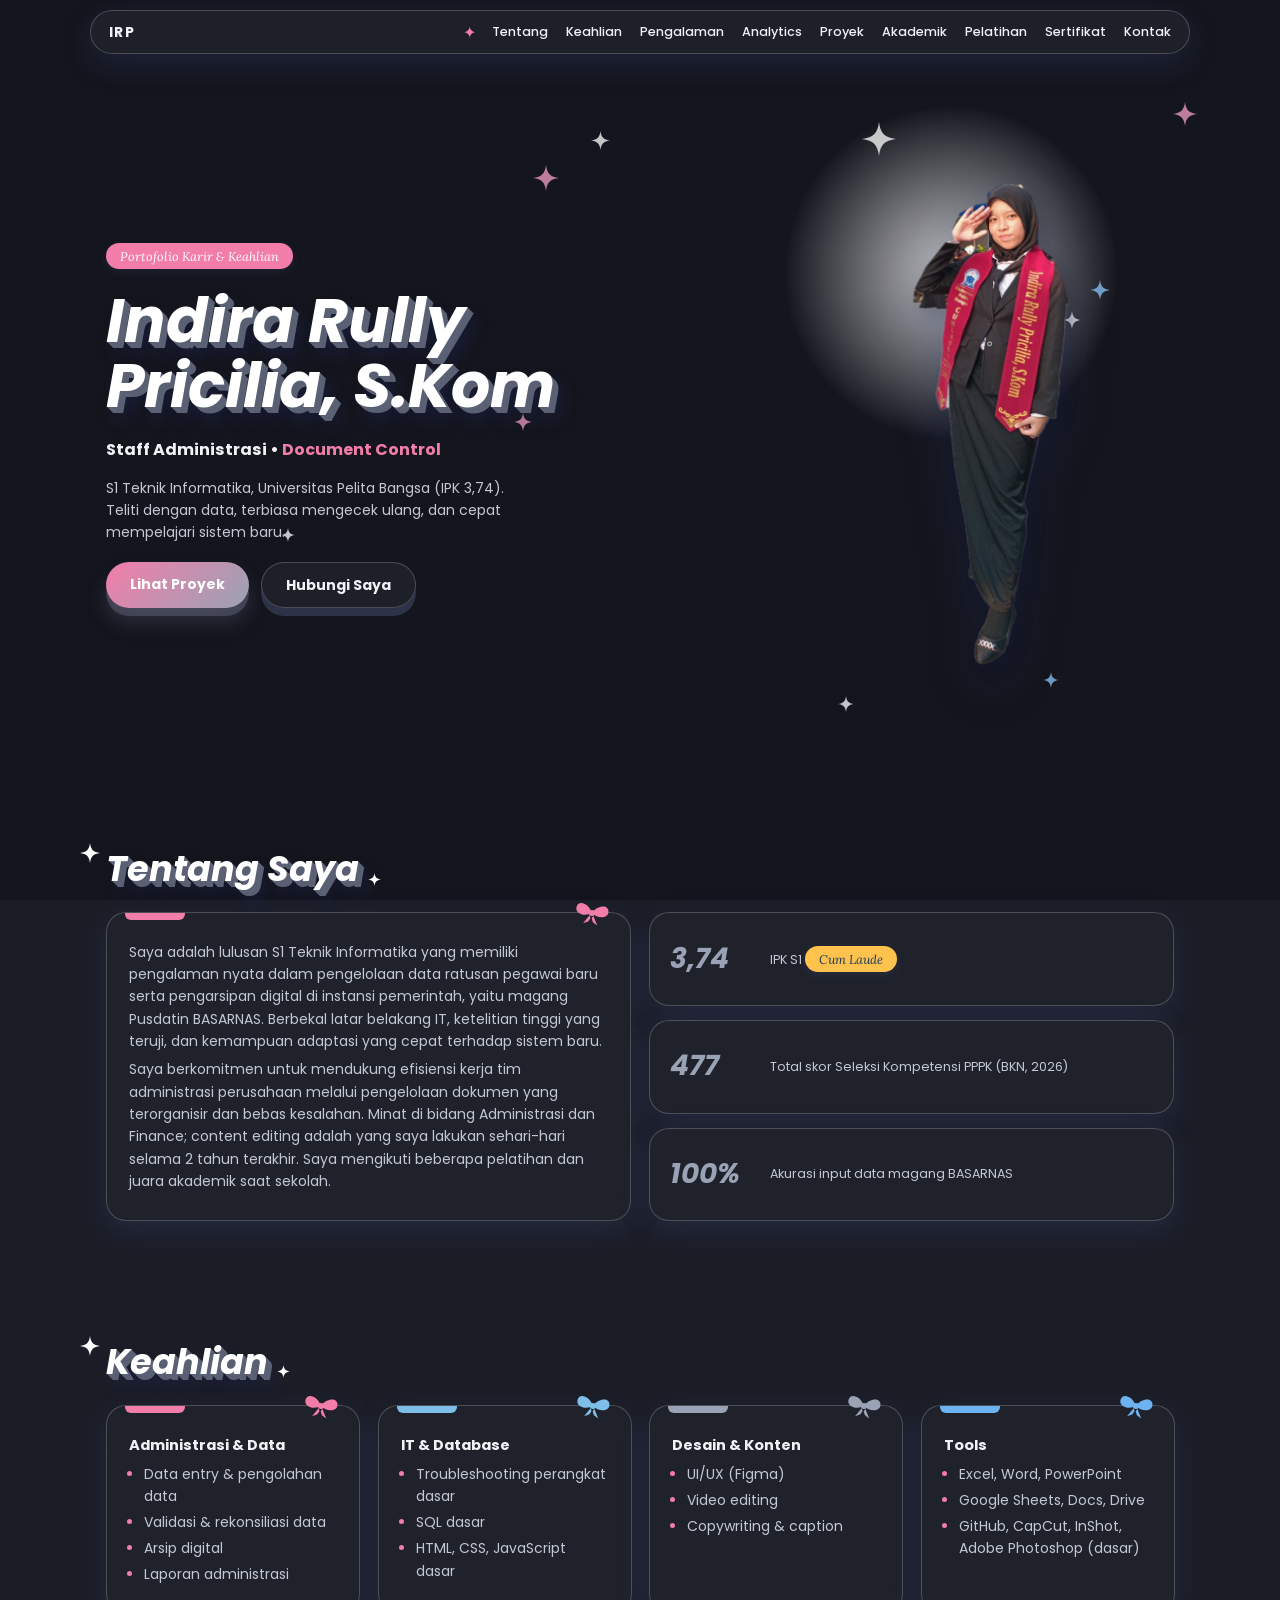
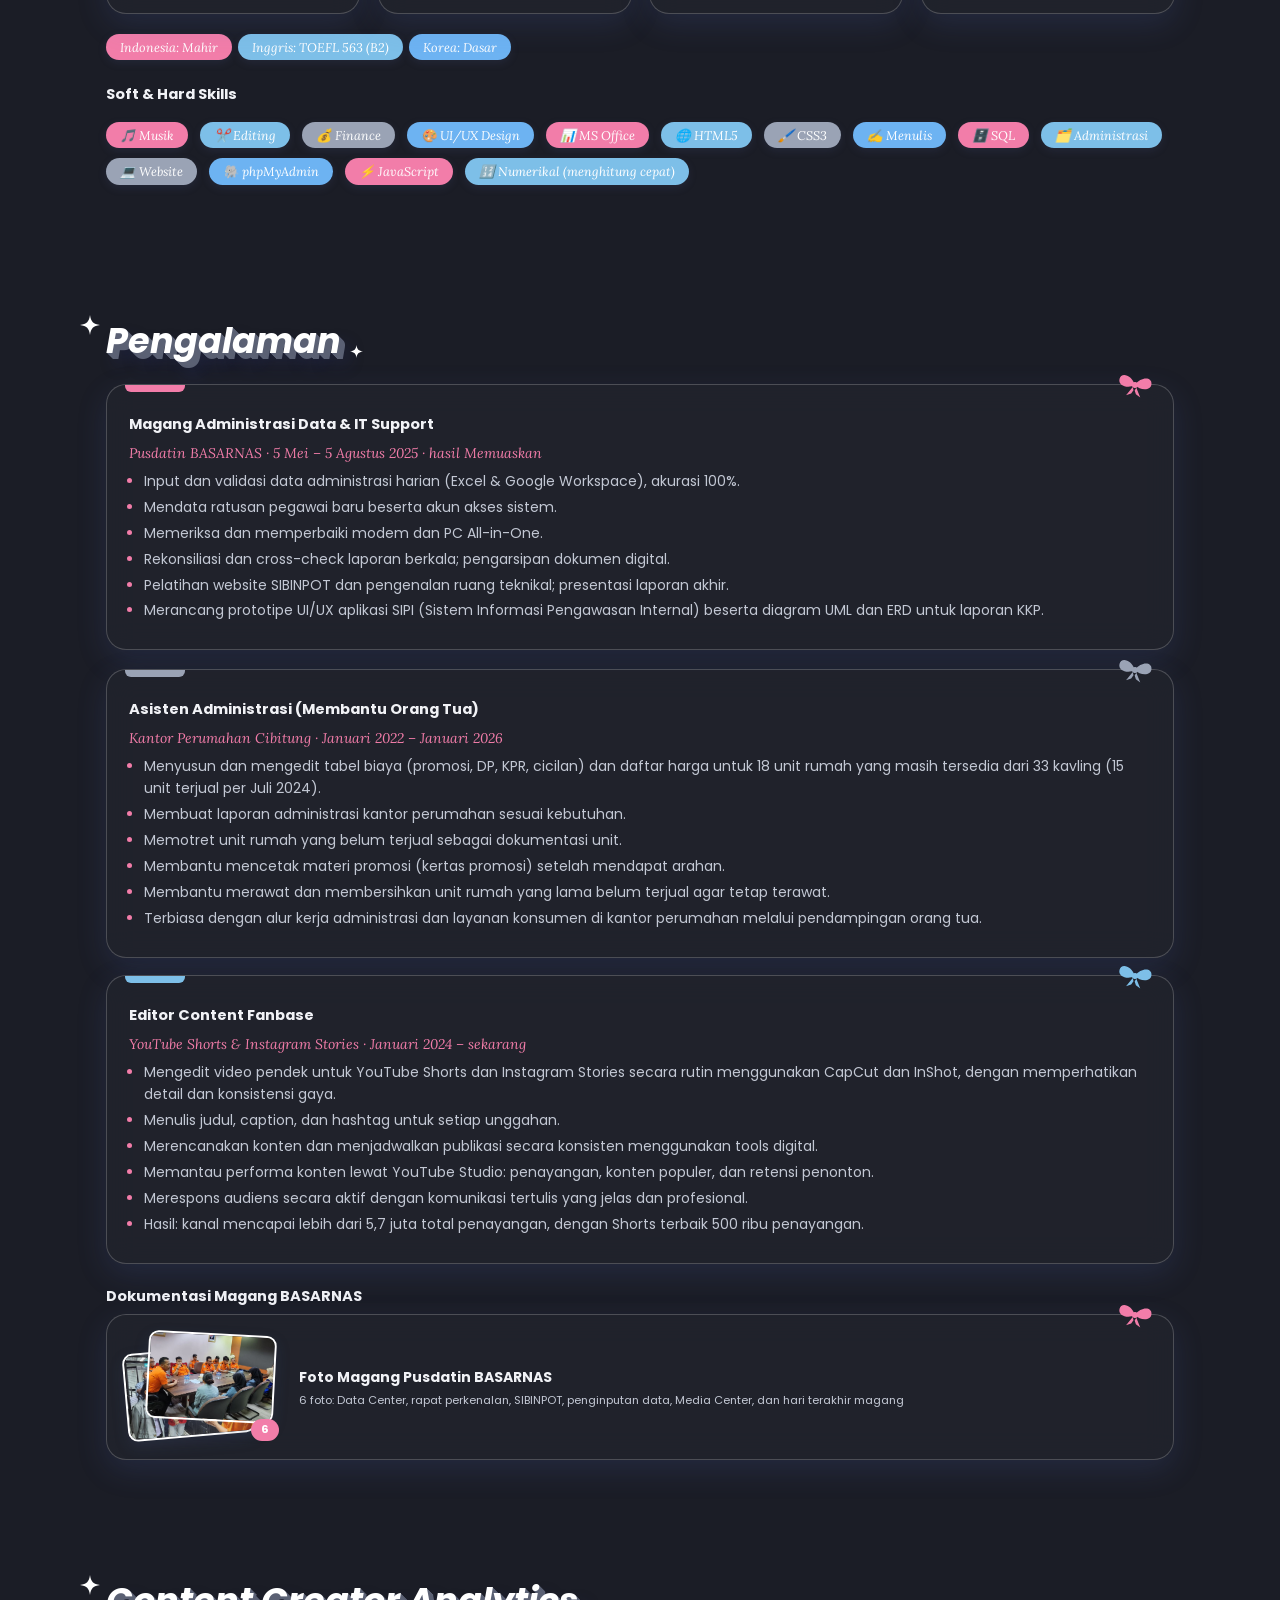
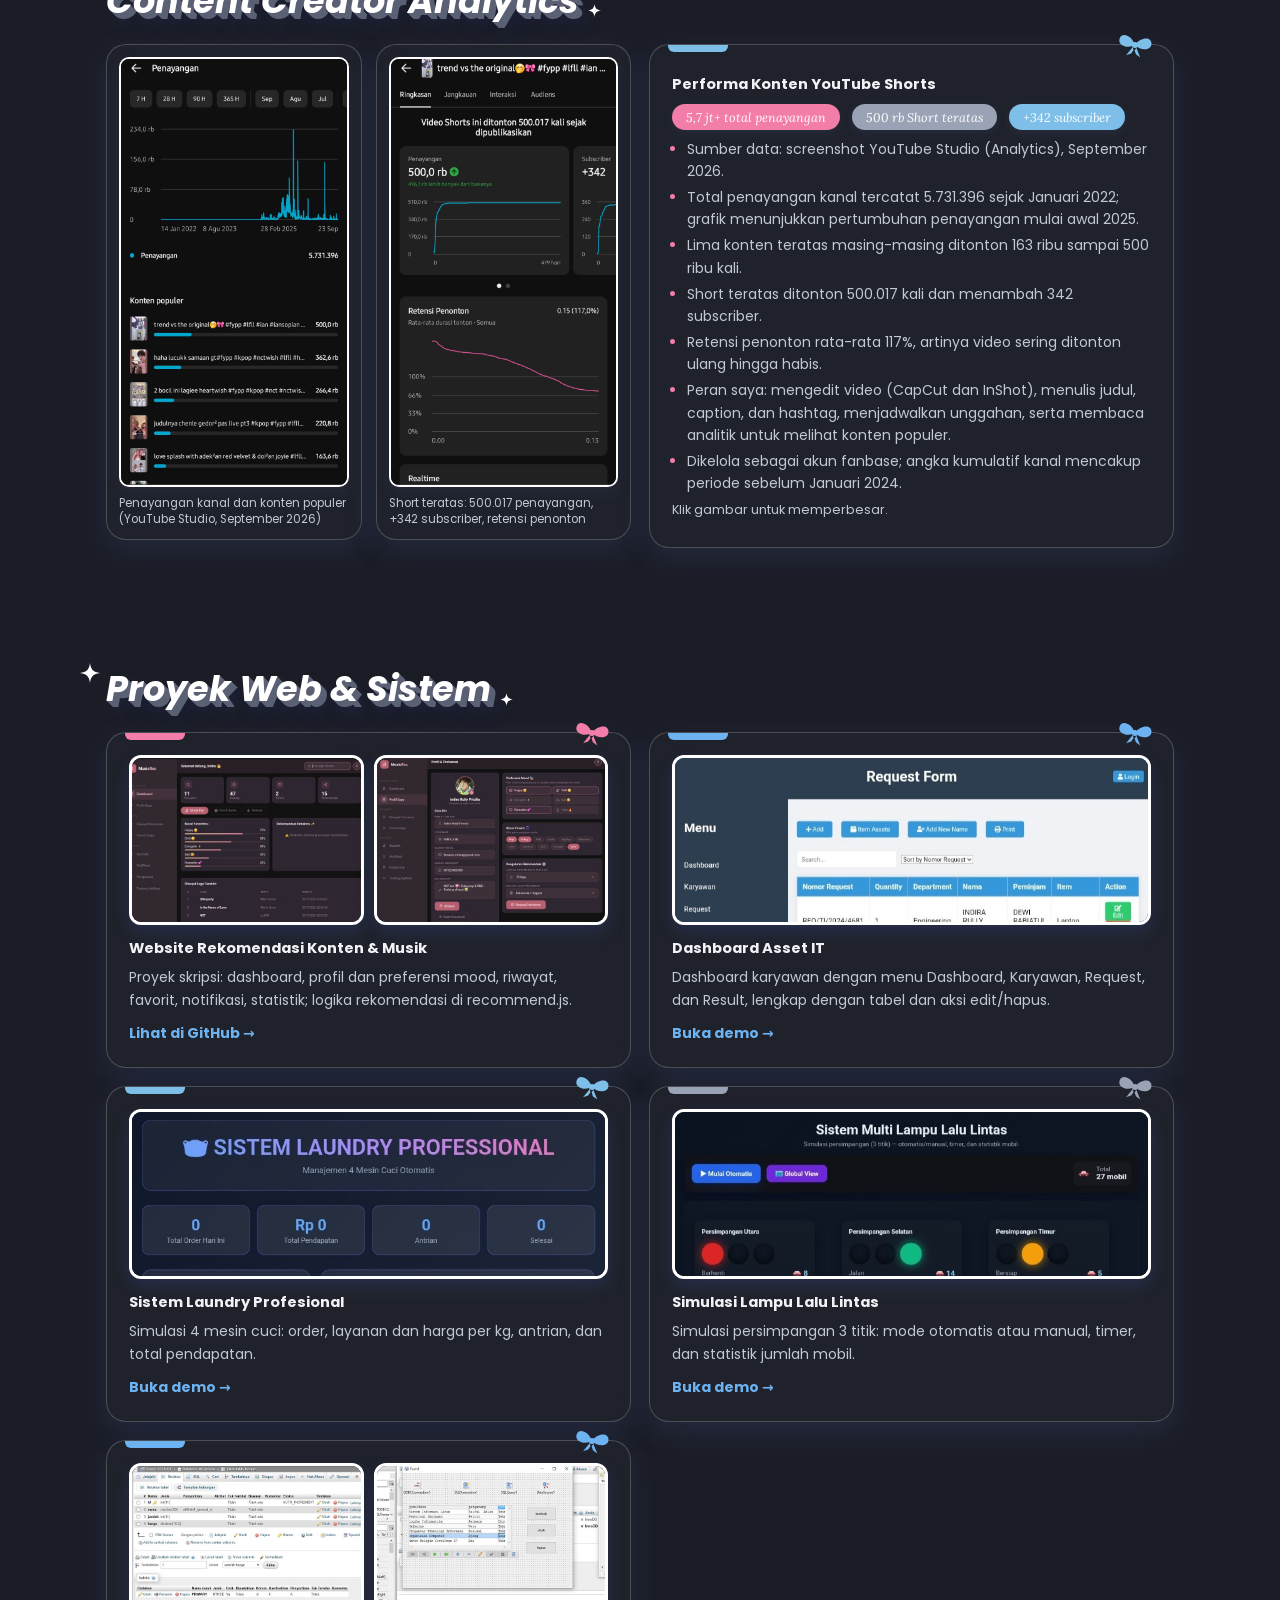
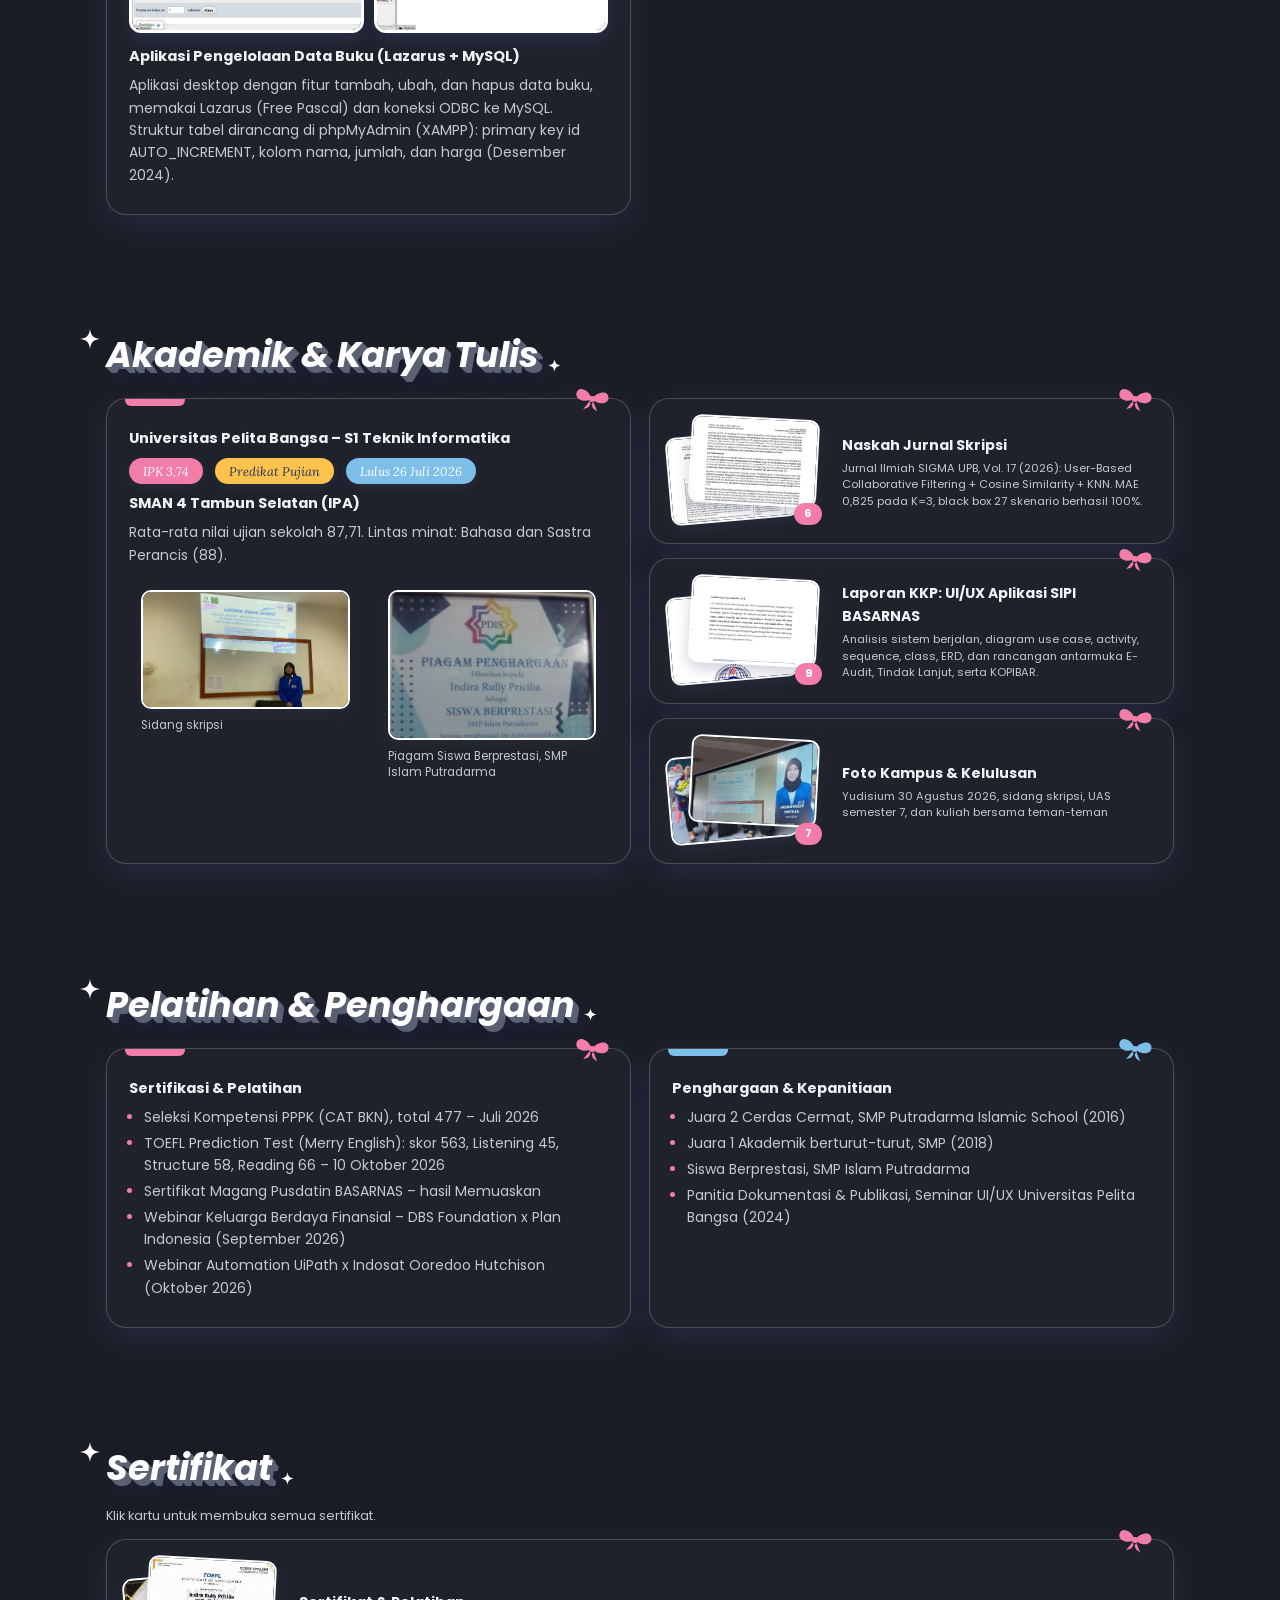
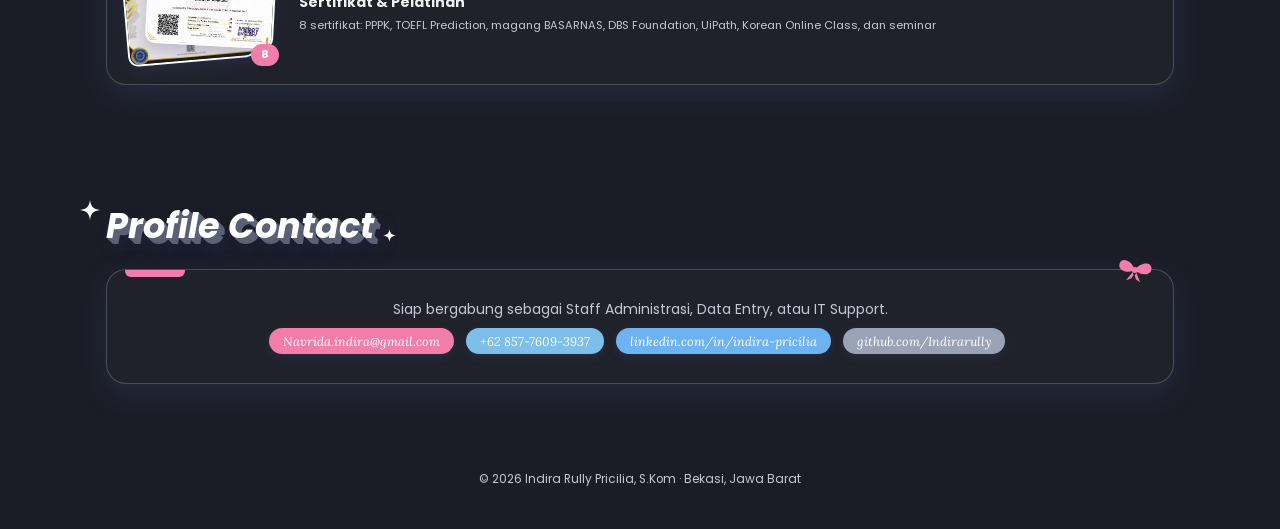
==== index.html @ 00963245 "Update section title from 'Soft Skills' to 'Soft & Hard Skills'" ====
<!DOCTYPE html>
<html lang="id">
<head>
<meta charset="UTF-8">
<meta name="viewport" content="width=device-width, initial-scale=1, viewport-fit=cover">
<title>Indira Rully Pricilia, S.Kom | Portofolio</title>
<meta name="description" content="Portofolio Indira Rully Pricilia, S.Kom: Staff Administrasi, Data Entry, IT Support.">
<link rel="preconnect" href="https://fonts.googleapis.com">
<link href="https://fonts.googleapis.com/css2?family=Poppins:ital,wght@0,400;0,500;0,700;1,700&family=Lora:ital@1&display=swap" rel="stylesheet">
<link rel="stylesheet" href="style.css">
</head>
<body>
<header class="nav glass">
  <a class="brand" href="#home">IRP</a>
  <button class="deco-btn" type="button" aria-label="Hidupkan atau matikan hiasan" title="Hiasan on/off">&#10022;</button>
  <button class="burger" aria-label="Menu" aria-expanded="false">&#9776;</button>
  <nav id="menu">
    <a href="#about">Tentang</a><a href="#skills">Keahlian</a><a href="#experience">Pengalaman</a><a href="#analytics">Analytics</a><a href="#projects">Proyek</a><a href="#academic">Akademik</a><a href="#learning">Pelatihan</a><a href="#certificates">Sertifikat</a><a href="#contact">Kontak</a>
  </nav>
</header>

<main>
<section id="home" class="hero">
  <div class="hero-text">
    <span class="chip pink">Portofolio Karir &amp; Keahlian</span>
    <h1 class="d3">Indira Rully<br>Pricilia, S.Kom</h1>
    <p class="roles">Staff Administrasi &bull; <span id="role">Data Entry</span></p>
    <p class="lead">S1 Teknik Informatika, Universitas Pelita Bangsa (IPK 3,74). Teliti dengan data, terbiasa mengecek ulang, dan cepat mempelajari sistem baru.</p>
    <div class="cta"><a class="btn" href="#projects">Lihat Proyek</a><a class="btn ghost" href="#contact">Hubungi Saya</a></div>
  </div>
  <i class="star s1"></i><i class="star s2"></i><i class="star s3"></i><i class="star s4"></i>
  <img class="hero-photo" src="foto.png" alt="Foto Indira Rully Pricilia, S.Kom">
</section>

<section id="about" class="reveal">
  <h2 class="d3">Tentang Saya</h2>
  <div class="grid two">
    <div class="glass card tilt">
      <p>Saya adalah lulusan S1 Teknik Informatika yang memiliki pengalaman nyata dalam pengelolaan data ratusan pegawai baru serta pengarsipan digital di instansi pemerintah, yaitu magang Pusdatin BASARNAS. Berbekal latar belakang IT, ketelitian tinggi yang teruji, dan kemampuan adaptasi yang cepat terhadap sistem baru.</p><p>Saya berkomitmen untuk mendukung efisiensi kerja tim administrasi perusahaan melalui pengelolaan dokumen yang terorganisir dan bebas kesalahan. Minat di bidang Administrasi dan Finance; content editing adalah yang saya lakukan sehari-hari selama 2 tahun terakhir. Saya mengikuti beberapa pelatihan dan juara akademik saat sekolah.</p>
    </div>
    <div class="stats">
      <div class="glass stat tilt"><b>3,74</b><span>IPK S1 <em class="chip gold">Cum Laude</em></span></div>
      <div class="glass stat tilt"><b>477</b><span>Total skor Seleksi Kompetensi PPPK (BKN, 2026)</span></div>
      <div class="glass stat tilt"><b>100%</b><span>Akurasi input data magang BASARNAS</span></div>
    </div>
  </div>
</section>

<section id="skills" class="reveal">
  <h2 class="d3">Keahlian</h2>
  <div class="grid four">
    <div class="glass card tilt c-pink"><h3>Administrasi &amp; Data</h3><ul><li>Data entry &amp; pengolahan data</li><li>Validasi &amp; rekonsiliasi data</li><li>Arsip digital</li><li>Laporan administrasi</li></ul></div>
    <div class="glass card tilt c-aq"><h3>IT &amp; Database</h3><ul><li>Troubleshooting perangkat dasar</li><li>SQL dasar</li><li>HTML, CSS, JavaScript dasar</li></ul></div>
    <div class="glass card tilt c-lil"><h3>Desain &amp; Konten</h3><ul><li>UI/UX (Figma)</li><li>Video editing</li><li>Copywriting &amp; caption</li></ul></div>
    <div class="glass card tilt c-sky"><h3>Tools</h3><ul><li>Excel, Word, PowerPoint</li><li>Google Sheets, Docs, Drive</li><li>GitHub, CapCut, InShot, Adobe Photoshop (dasar)</li></ul></div>
  </div>
  <p class="langs"><span class="chip pink">Indonesia: Mahir</span><span class="chip aq">Inggris: TOEFL 563 (B2)</span><span class="chip sky">Korea: Dasar</span></p>
<h3 class="sub">Soft & Hard Skills</h3>
  <p class="soft"><span class="chip pink">🎵 Musik</span><span class="chip aq">✂️ Editing</span><span class="chip lil">💰 Finance</span><span class="chip sky">🎨 UI/UX Design</span><span class="chip pink">📊 MS Office</span><span class="chip aq">🌐 HTML5</span><span class="chip lil">🖌️ CSS3</span><span class="chip sky">✍️ Menulis</span><span class="chip pink">🗄️ SQL</span><span class="chip aq">🗂️ Administrasi</span><span class="chip lil">💻 Website</span><span class="chip sky">🐘 phpMyAdmin</span><span class="chip pink">⚡ JavaScript</span><span class="chip aq">🔢 Numerikal (menghitung cepat)</span></p>
</section>

<section id="experience" class="reveal">
  <h2 class="d3">Pengalaman</h2>
  <div class="timeline">
    <article class="glass card tilt c-pink"><h3>Magang Administrasi Data &amp; IT Support</h3><p class="meta">Pusdatin BASARNAS &middot; 5 Mei &ndash; 5 Agustus 2025 &middot; hasil Memuaskan</p>
      <ul><li>Input dan validasi data administrasi harian (Excel &amp; Google Workspace), akurasi 100%.</li><li>Mendata ratusan pegawai baru beserta akun akses sistem.</li><li>Memeriksa dan memperbaiki modem dan PC All-in-One.</li><li>Rekonsiliasi dan cross-check laporan berkala; pengarsipan dokumen digital.</li><li>Pelatihan website SIBINPOT dan pengenalan ruang teknikal; presentasi laporan akhir.</li><li>Merancang prototipe UI/UX aplikasi SIPI (Sistem Informasi Pengawasan Internal) beserta diagram UML dan ERD untuk laporan KKP.</li></ul></article>
    <article class="glass card tilt c-lil"><h3>Asisten Administrasi (Membantu Orang Tua)</h3><p class="meta">Kantor Perumahan Cibitung &middot; Januari 2022 &ndash; Januari 2026</p><ul><li>Menyusun dan mengedit tabel biaya (promosi, DP, KPR, cicilan) dan daftar harga untuk 18 unit rumah yang masih tersedia dari 33 kavling (15 unit terjual per Juli 2024).</li><li>Membuat laporan administrasi kantor perumahan sesuai kebutuhan.</li><li>Memotret unit rumah yang belum terjual sebagai dokumentasi unit.</li><li>Membantu mencetak materi promosi (kertas promosi) setelah mendapat arahan.</li><li>Membantu merawat dan membersihkan unit rumah yang lama belum terjual agar tetap terawat.</li><li>Terbiasa dengan alur kerja administrasi dan layanan konsumen di kantor perumahan melalui pendampingan orang tua.</li></ul></article>
    <article class="glass card tilt c-aq"><h3>Editor Content Fanbase</h3><p class="meta">YouTube Shorts &amp; Instagram Stories &middot; Januari 2024 &ndash; sekarang</p>
      <ul><li>Mengedit video pendek untuk YouTube Shorts dan Instagram Stories secara rutin menggunakan CapCut dan InShot, dengan memperhatikan detail dan konsistensi gaya.</li><li>Menulis judul, caption, dan hashtag untuk setiap unggahan.</li><li>Merencanakan konten dan menjadwalkan publikasi secara konsisten menggunakan tools digital.</li><li>Memantau performa konten lewat YouTube Studio: penayangan, konten populer, dan retensi penonton.</li><li>Merespons audiens secara aktif dengan komunikasi tertulis yang jelas dan profesional.</li><li>Hasil: kanal mencapai lebih dari 5,7 juta total penayangan, dengan Shorts terbaik 500 ribu penayangan.</li></ul></article>
    
  </div>

  <h3 class="sub">Dokumentasi Magang BASARNAS</h3>
  <button class="playlist glass tilt" data-pl="basarnas" data-theme="pink" type="button"><span class="stack"><img src="b_dc.jpg" alt=""><img src="b_meet.jpg" alt=""><em>6</em></span><span class="pl-info"><b>Foto Magang Pusdatin BASARNAS</b><small>6 foto: Data Center, rapat perkenalan, SIBINPOT, penginputan data, Media Center, dan hari terakhir magang</small></span></button>
  <script type="application/json" id="pl-basarnas">[{"src": "b_dc.jpg", "cap": "Menjelaskan isi Data Center BASARNAS"}, {"src": "b_meet.jpg", "cap": "Rapat perkenalan kegiatan yang akan dilakukan selama KP"}, {"src": "b_sib.jpg", "cap": "Rapat bersama bidang Bina Potensi dan Tenaga mengenai aplikasi SIBINPOT"}, {"src": "b_inp.jpg", "cap": "Melakukan penginputan data pegawai BASARNAS"}, {"src": "b_media.jpg", "cap": "Kegiatan di Media Center BASARNAS"}, {"src": "last.jpg", "cap": "Hari terakhir magang di Pusdatin BASARNAS (Agustus 2025)"}]</script>
</section>

<section id="analytics" class="reveal">
  <h2 class="d3">Content Creator Analytics</h2>
  <div class="grid two">
    <div class="figs"><figure class="glass cert tilt"><img src="yt1.jpg" alt="YouTube Studio: penayangan kanal dan konten populer" loading="lazy"><figcaption>Penayangan kanal dan konten populer (YouTube Studio, September 2026)</figcaption></figure><figure class="glass cert tilt"><img src="yt2.jpg" alt="YouTube Studio: Short teratas" loading="lazy"><figcaption>Short teratas: 500.017 penayangan, +342 subscriber, retensi penonton</figcaption></figure></div>
    <div class="glass card tilt c-aq"><h3>Performa Konten YouTube Shorts</h3><p class="chips"><span class="chip pink">5,7 jt+ total penayangan</span><span class="chip lil">500 rb Short teratas</span><span class="chip aq">+342 subscriber</span></p><ul><li>Sumber data: screenshot YouTube Studio (Analytics), September 2026.</li><li>Total penayangan kanal tercatat 5.731.396 sejak Januari 2022; grafik menunjukkan pertumbuhan penayangan mulai awal 2025.</li><li>Lima konten teratas masing-masing ditonton 163 ribu sampai 500 ribu kali.</li><li>Short teratas ditonton 500.017 kali dan menambah 342 subscriber.</li><li>Retensi penonton rata-rata 117%, artinya video sering ditonton ulang hingga habis.</li><li>Peran saya: mengedit video (CapCut dan InShot), menulis judul, caption, dan hashtag, menjadwalkan unggahan, serta membaca analitik untuk melihat konten populer.</li><li>Dikelola sebagai akun fanbase; angka kumulatif kanal mencakup periode sebelum Januari 2024.</li></ul><p class="hint">Klik gambar untuk memperbesar.</p></div>
  </div>
</section>

<section id="projects" class="reveal">
  <h2 class="d3">Proyek Web &amp; Sistem</h2>
  <div class="grid two">
    <article class="glass card tilt c-pink"><div class="shots"><img src="m1.jpg" alt="Dashboard MusicRec" loading="lazy"><img src="m2.jpg" alt="Profil MusicRec" loading="lazy"></div>
      <h3>Website Rekomendasi Konten &amp; Musik</h3><p>Proyek skripsi: dashboard, profil dan preferensi mood, riwayat, favorit, notifikasi, statistik; logika rekomendasi di recommend.js.</p>
      <a class="link" href="https://github.com/Indirarully/Website-Musik-Konten-Hiburan" target="_blank" rel="noopener">Lihat di GitHub &rarr;</a></article>
    <article class="glass card tilt c-sky"><div class="shots"><img src="req.jpg" alt="Dashboard Asset IT" loading="lazy"></div>
      <h3>Dashboard Asset IT</h3><p>Dashboard karyawan dengan menu Dashboard, Karyawan, Request, dan Result, lengkap dengan tabel dan aksi edit/hapus.</p>
      <a class="link" href="https://indirarully.github.io/Webdashboard2/" target="_blank" rel="noopener">Buka demo &rarr;</a></article>
    <article class="glass card tilt c-aq"><div class="shots"><img src="laundry.jpg" alt="Sistem Laundry" loading="lazy"></div>
      <h3>Sistem Laundry Profesional</h3><p>Simulasi 4 mesin cuci: order, layanan dan harga per kg, antrian, dan total pendapatan.</p>
      <a class="link" href="https://indirarully.github.io/Washing-Machine-1/" target="_blank" rel="noopener">Buka demo &rarr;</a></article>
    <article class="glass card tilt c-lil"><div class="shots"><img src="lalin.jpg" alt="Lampu Lalu Lintas" loading="lazy"></div>
      <h3>Simulasi Lampu Lalu Lintas</h3><p>Simulasi persimpangan 3 titik: mode otomatis atau manual, timer, dan statistik jumlah mobil.</p>
      <a class="link" href="https://indirarully.github.io/Lalin-lamp/" target="_blank" rel="noopener">Buka demo &rarr;</a></article>
    <article class="glass card tilt c-sky"><div class="shots"><img src="db1.jpg" alt="phpMyAdmin: struktur tabel" loading="lazy"><img src="db2.jpg" alt="Lazarus: form CRUD" loading="lazy"></div>
      <h3>Aplikasi Pengelolaan Data Buku (Lazarus + MySQL)</h3><p>Aplikasi desktop dengan fitur tambah, ubah, dan hapus data buku, memakai Lazarus (Free Pascal) dan koneksi ODBC ke MySQL. Struktur tabel dirancang di phpMyAdmin (XAMPP): primary key id AUTO_INCREMENT, kolom nama, jumlah, dan harga (Desember 2024).</p></article>
  </div>
</section>

<section id="academic" class="reveal">
  <h2 class="d3">Akademik &amp; Karya Tulis</h2>
  <div class="grid two">
    <div class="glass card tilt c-pink"><h3>Universitas Pelita Bangsa &ndash; S1 Teknik Informatika</h3><p class="chips"><span class="chip pink">IPK 3,74</span><span class="chip gold">Predikat Pujian</span><span class="chip aq">Lulus 26 Juli 2026</span></p>
      <h3 class="sub">SMAN 4 Tambun Selatan (IPA)</h3><p>Rata-rata nilai ujian sekolah 87,71. Lintas minat: Bahasa dan Sastra Perancis (88).</p>
      <div class="figs mini"><figure class="cert"><img src="sidang.jpg" alt="Sidang skripsi" loading="lazy"><figcaption>Sidang skripsi</figcaption></figure><figure class="cert"><img src="piagam.jpg" alt="Piagam Siswa Berprestasi" loading="lazy"><figcaption>Piagam Siswa Berprestasi, SMP Islam Putradarma</figcaption></figure></div></div>
    <div class="plgrid">
      <button class="playlist glass tilt" data-pl="jurnal" data-theme="lil" type="button"><span class="stack"><img src="jur_1.jpg" alt=""><img src="jur_5.jpg" alt=""><em>6</em></span><span class="pl-info"><b>Naskah Jurnal Skripsi</b><small>Jurnal Ilmiah SIGMA UPB, Vol. 17 (2026): User-Based Collaborative Filtering + Cosine Similarity + KNN. MAE 0,825 pada K=3, black box 27 skenario berhasil 100%.</small></span></button>
      <button class="playlist glass tilt" data-pl="kkp" data-theme="sky" type="button"><span class="stack"><img src="kkp_1.jpg" alt=""><img src="kkp_30.jpg" alt=""><em>9</em></span><span class="pl-info"><b>Laporan KKP: UI/UX Aplikasi SIPI BASARNAS</b><small>Analisis sistem berjalan, diagram use case, activity, sequence, class, ERD, dan rancangan antarmuka E-Audit, Tindak Lanjut, serta KOPIBAR.</small></span></button>
      <button class="playlist glass tilt" data-pl="kampus" data-theme="aq" type="button"><span class="stack"><img src="y2.jpg" alt=""><img src="sd1.jpg" alt=""><em>7</em></span><span class="pl-info"><b>Foto Kampus &amp; Kelulusan</b><small>Yudisium 30 Agustus 2026, sidang skripsi, UAS semester 7, dan kuliah bersama teman-teman</small></span></button>
    </div>
  </div>
  <script type="application/json" id="pl-kampus">[{"src": "y1.jpg", "cap": "Yudisium 30 Agustus 2026 bersama teman-teman"}, {"src": "y2.jpg", "cap": "Yudisium 30 Agustus 2026"}, {"src": "sd1.jpg", "cap": "Sidang skripsi: Analisa Website Rekomendasi Konten Hiburan dan Musik Pop"}, {"src": "sd2.jpg", "cap": "Setelah sidang skripsi"}, {"src": "uas.jpg", "cap": "UAS Semester 7 bersama dosen dan teman-teman"}, {"src": "wk.jpg", "cap": "Kuliah weekend bersama teman-teman"}, {"src": "cake.jpg", "cap": "Bersama teman-teman kuliah"}]</script><script type="application/json" id="pl-jurnal">[{"src": "jur_1.jpg", "cap": "Halaman 1: judul dan abstrak"}, {"src": "jur_2.jpg", "cap": "Halaman 2: pendahuluan dan metode penelitian"}, {"src": "jur_3.jpg", "cap": "Halaman 3: sumber data, algoritma, dan arsitektur sistem"}, {"src": "jur_4.jpg", "cap": "Halaman 4: cold-start, pengujian, dan hasil implementasi"}, {"src": "jur_5.jpg", "cap": "Halaman 5: hasil MAE 0,825 (K=3), pembahasan, dan kesimpulan"}, {"src": "jur_6.jpg", "cap": "Halaman 6: kesimpulan dan daftar pustaka"}]</script><script type="application/json" id="pl-kkp">[{"src": "kkp_1.jpg", "cap": "Sampul Laporan KKP: Perancangan UI/UX Aplikasi SIPI BASARNAS"}, {"src": "kkp_5.jpg", "cap": "Abstrak"}, {"src": "kkp_26.jpg", "cap": "Use Case Diagram dan Activity Diagram"}, {"src": "kkp_28.jpg", "cap": "Class Diagram"}, {"src": "kkp_29.jpg", "cap": "ERD SIPI (normalisasi 3NF)"}, {"src": "kkp_30.jpg", "cap": "Rancangan UI: portal SIPI Inspektorat (E-Audit, Tindak Lanjut, KOPIBAR)"}, {"src": "kkp_31.jpg", "cap": "Rancangan UI: login dan beranda"}, {"src": "kkp_32.jpg", "cap": "Rancangan UI: form Tindak Lanjut dan grafik monitoring KOPIBAR"}, {"src": "kkp_33.jpg", "cap": "Rancangan UI: pilih auditor dan konsultasi chat KOPIBAR"}]</script>
</section>

<section id="learning" class="reveal">
  <h2 class="d3">Pelatihan &amp; Penghargaan</h2>
  <div class="grid two">
    <div class="glass card tilt c-pink"><h3>Sertifikasi &amp; Pelatihan</h3><ul><li>Seleksi Kompetensi PPPK (CAT BKN), total 477 &ndash; Juli 2026</li><li>TOEFL Prediction Test (Merry English): skor 563, Listening 45, Structure 58, Reading 66 &ndash; 10 Oktober 2026</li><li>Sertifikat Magang Pusdatin BASARNAS &ndash; hasil Memuaskan</li><li>Webinar Keluarga Berdaya Finansial &ndash; DBS Foundation x Plan Indonesia (September 2026)</li><li>Webinar Automation UiPath x Indosat Ooredoo Hutchison (Oktober 2026)</li></ul></div>
    <div class="glass card tilt c-aq"><h3>Penghargaan &amp; Kepanitiaan</h3><ul><li>Juara 2 Cerdas Cermat, SMP Putradarma Islamic School (2016)</li><li>Juara 1 Akademik berturut-turut, SMP (2018)</li><li>Siswa Berprestasi, SMP Islam Putradarma</li><li>Panitia Dokumentasi &amp; Publikasi, Seminar UI/UX Universitas Pelita Bangsa (2024)</li></ul></div>
  </div>
</section>

<section id="certificates" class="reveal">
  <h2 class="d3">Sertifikat</h2>
  <p class="hint">Klik kartu untuk membuka semua sertifikat.</p>
  <button class="playlist glass tilt" data-pl="certs" data-theme="pink" type="button"><span class="stack"><img src="c_pppk.jpg" alt=""><img src="c_toefl.jpg" alt=""><em>8</em></span><span class="pl-info"><b>Sertifikat &amp; Pelatihan</b><small>8 sertifikat: PPPK, TOEFL Prediction, magang BASARNAS, DBS Foundation, UiPath, Korean Online Class, dan seminar</small></span></button>
  <script type="application/json" id="pl-certs">[{"src": "c_pppk.jpg", "cap": "Seleksi Kompetensi PPPK (BKN), total skor 477 - 20 Juli 2026"}, {"src": "c_toefl.jpg", "cap": "TOEFL Prediction Test, Merry English (Kediri) - skor 563, 10 Oktober 2026"}, {"src": "c_bsn.jpg", "cap": "Sertifikat Magang Pusdatin BASARNAS - hasil Memuaskan (2025)"}, {"src": "c_dbs.jpg", "cap": "Webinar Keluarga Berdaya Finansial - DBS Foundation x Plan Indonesia (26 Sept 2026)"}, {"src": "c_uipath.jpg", "cap": "Automation Webinar UiPath x Indosat Ooredoo Hutchison (2 Okt 2026)"}, {"src": "c_korea.jpg", "cap": "Korean Online Class, Selvopment Space (September 2021), nilai 90/100"}, {"src": "c_semu.jpg", "cap": "Panitia Dokumentasi & Publikasi, Seminar UI/UX - Universitas Pelita Bangsa (16 Juni 2024)"}, {"src": "c_semp.jpg", "cap": "Peserta Seminar Fakultas Teknik - Universitas Pelita Bangsa (2 Nov 2025)"}]</script>
</section>

<section id="contact" class="reveal">
  <h2 class="d3">Profile Contact</h2>
  <div class="glass card contact">
    <p>Siap bergabung sebagai Staff Administrasi, Data Entry, atau IT Support.</p>
    <p class="chips"><a class="chip pink" href="mailto:Navrida.indira@gmail.com">Navrida.indira@gmail.com</a><a class="chip aq" href="https://wa.me/6285776093937" target="_blank" rel="noopener">+62 857-7609-3937</a><a class="chip sky" href="https://www.linkedin.com/in/indira-pricilia" target="_blank" rel="noopener">linkedin.com/in/indira-pricilia</a><a class="chip lil" href="https://github.com/Indirarully" target="_blank" rel="noopener">github.com/Indirarully</a></p>
  </div>
</section>
</main>
<footer>&copy; <span id="year"></span> Indira Rully Pricilia, S.Kom &middot; Bekasi, Jawa Barat</footer>
<script src="script.js"></script>
</body>
</html>
---- style.css ----
:root{--ink:#3A4358;--soft:#5E6A80;--pink:#F27DA9;--lil:#9AA3B5;--aq:#7DBFE8;--sky:#6DB3F2;--gold:#FFC24D;--glass:rgba(255,255,255,.8);--line:rgba(255,255,255,.9);--side:#9AA6BF;--ov:rgba(255,255,255,0);--bg:#DDE3EE;box-sizing:border-box;padding-top:env(safe-area-inset-top,0px);padding-bottom:env(safe-area-inset-bottom,0px)}
@media {:root:not([data-theme="light"]){--ink:#F1F2F6;--soft:#C3C8D4;--glass:rgba(34,36,46,.78);--line:rgba(255,255,255,.2);--side:#5B6174;--ov:rgba(16,17,24,.6);--bg:#1B1D26}}
:root{--ink:#F1F2F6;--soft:#C3C8D4;--glass:rgba(34,36,46,.78);--line:rgba(255,255,255,.2);--side:#5B6174;--ov:rgba(16,17,24,.6);--bg:#1B1D26}
*,*::before,*::after{box-sizing:border-box}
html{scroll-behavior:smooth;scroll-padding-top:70px}
body{margin:0;font-family:'Poppins',system-ui,-apple-system,Segoe UI,Roboto,sans-serif;color:var(--ink);background-color:var(--bg);line-height:1.6}
body::before{content:"";position:fixed;inset:0;z-index:-1;pointer-events:none;background:linear-gradient(var(--ov),var(--ov)),url(assets/wall.jpg) center/cover no-repeat}
img{max-width:100%;display:block}
a{color:inherit}
.glass{background:var(--glass);border:1.5px solid var(--line);backdrop-filter:blur(14px);-webkit-backdrop-filter:blur(14px);border-radius:20px;box-shadow:0 10px 30px rgba(80,100,180,.18)}
.nav{position:sticky;top:env(safe-area-inset-top,0px);z-index:20;margin:10px auto;max-width:1100px;width:calc(100% - 20px);display:flex;align-items:center;justify-content:space-between;padding:10px 18px;border-radius:999px}
.brand{font-weight:700;text-decoration:none;letter-spacing:.1em}
.nav nav{display:flex;gap:18px}.nav nav a{text-decoration:none;font-size:.9rem;font-weight:500}.nav nav a:hover{color:var(--pink)}
.burger{display:none;background:none;border:0;font-size:1.4rem;color:inherit;cursor:pointer}
main{max-width:1100px;margin:0 auto;padding:0 16px}
section{padding:56px 0}
.hero{display:grid;grid-template-columns:1.3fr .7fr;align-items:center;gap:20px;min-height:80vh}
.hero-photo{max-height:520px;margin-inline:auto;filter:drop-shadow(0 18px 22px rgba(40,50,120,.25))}
.d3{font-family:'Poppins',sans-serif;font-style:italic;font-weight:700;color:#fff;margin:.3em 0;line-height:1.05;text-shadow:1px 1px 0 var(--side),2px 2px 0 var(--side),3px 3px 0 var(--side),4px 4px 0 var(--side),5px 5px 0 var(--side),6px 6px 0 var(--side),9px 12px 16px rgba(40,50,120,.35)}
h1.d3{font-size:clamp(2.4rem,7vw,4.4rem)}h2.d3{font-size:clamp(1.7rem,4.5vw,2.5rem);margin-bottom:.7em}
.roles{font-weight:700;font-size:1.15rem;margin:.2em 0}
#role{color:var(--pink)}
.lead{color:var(--soft);max-width:46ch}
.chip{display:inline-block;padding:3px 14px;border-radius:999px;color:#fff;font-family:'Lora',serif;font-style:italic;font-size:.9rem;text-decoration:none;margin:2px 6px 2px 0}
.pink{background:var(--pink)}.aq{background:var(--aq)}.lil{background:var(--lil)}.sky{background:var(--sky)}.gold{background:var(--gold);color:#1B3A5C}
.cta{display:flex;gap:12px;flex-wrap:wrap;margin-top:18px}
.btn{padding:11px 24px;border-radius:999px;background:linear-gradient(135deg,var(--pink),var(--lil));color:#fff;font-weight:700;text-decoration:none;box-shadow:0 8px 0 rgba(120,125,150,.35),0 14px 20px rgba(120,125,150,.25);transition:transform .15s,box-shadow .15s}
.btn:hover{transform:translateY(3px);box-shadow:0 5px 0 rgba(120,125,150,.35),0 8px 14px rgba(120,125,150,.25)}
.btn.ghost{background:var(--glass);color:var(--ink);border:1.5px solid var(--line);box-shadow:0 8px 0 rgba(120,140,200,.25)}
.grid{display:grid;gap:18px}.two{grid-template-columns:repeat(2,1fr)}.four{grid-template-columns:repeat(4,1fr)}
.card{padding:22px;position:relative;transition:transform .2s ease-out;transform-style:preserve-3d;will-change:transform}
.card::before{content:"";position:absolute;top:0;left:18px;width:60px;height:7px;border-radius:0 0 6px 6px;background:var(--pink)}
.c-aq::before{background:var(--aq)}.c-lil::before{background:var(--lil)}.c-sky::before{background:var(--sky)}
.card h3{margin:.4em 0 .3em;font-size:1.05rem}.card p{margin:.4em 0;color:var(--soft)}.meta{font-family:'Lora',serif;font-style:italic;color:var(--pink)!important}
ul{padding-left:1.1em;margin:.4em 0;color:var(--soft)}li{margin:.25em 0}li::marker{color:var(--pink)}
.stats{display:grid;gap:14px}.stat{padding:14px 20px;display:flex;align-items:center;gap:16px}.stat b{font-size:2rem;font-style:italic;color:var(--lil);min-width:84px}.stat span{color:var(--soft);font-size:.9rem}
.timeline{display:grid;gap:18px}
.shots{display:flex;gap:10px;margin-bottom:12px}.shots img{flex:1;min-width:0;height:170px;object-fit:cover;object-position:top;border-radius:12px;border:3px solid #fff;box-shadow:0 8px 16px rgba(60,80,160,.25)}
.link{display:inline-block;margin-top:6px;font-weight:700;color:var(--sky);text-decoration:none}.link:hover{text-decoration:underline}
.langs{margin-top:18px}.contact{text-align:center}.contact .chips{display:flex;justify-content:center;flex-wrap:wrap;gap:8px}
footer{text-align:center;padding:30px 16px 40px;color:var(--soft);font-size:.85rem}
.reveal{opacity:0;transform:translateY(24px);transition:opacity .7s,transform .7s}.reveal.in{opacity:1;transform:none}
@media (max-width:820px){.hero{grid-template-columns:1fr;text-align:center;min-height:auto}.hero-photo{max-height:380px;order:-1}.lead{margin-inline:auto}.cta{justify-content:center}.four,.two{grid-template-columns:1fr}.burger{display:block}.nav{flex-wrap:wrap;border-radius:22px}.nav nav{display:none;width:100%;flex-direction:column;gap:6px;padding:8px 0}.nav nav.open{display:flex}.stat b{font-size:1.6rem}}
@media (prefers-reduced-motion:reduce){*{transition:none!important;scroll-behavior:auto!important}.reveal{opacity:1;transform:none}}

.sub{margin:1.4em 0 .4em;font-size:1.05rem}.soft{display:flex;flex-wrap:wrap;gap:6px}.hint{color:var(--soft);margin:-.4em 0 1em;font-size:.9rem}
.three{grid-template-columns:repeat(3,1fr)}.cert{margin:0;padding:12px}.cert img{width:100%;border-radius:10px;cursor:zoom-in;border:2px solid #fff;box-shadow:0 6px 14px rgba(60,70,110,.2)}.cert figcaption{font-size:.82rem;color:var(--soft);margin-top:8px;line-height:1.4}
.lb{position:fixed;inset:0;background:rgba(20,22,30,.85);display:flex;align-items:center;justify-content:center;z-index:50;padding:16px;cursor:zoom-out}.lb img{max-width:100%;max-height:100%;border-radius:12px;box-shadow:0 20px 50px rgba(0,0,0,.5)}
@media (max-width:820px){.three{grid-template-columns:1fr}}

.figs{display:grid;grid-template-columns:1fr 1fr;gap:14px;align-content:start}.figs .cert img{max-height:430px;object-fit:cover;object-position:top}.card .chips{display:flex;flex-wrap:wrap;gap:6px;margin:.4em 0}
@media (max-width:820px){.figs{grid-template-columns:1fr 1fr}}

html{font-size:14px}
.reveal .card li,.reveal .card>p,.reveal .stat{opacity:0;transform:translateY(10px);transition:opacity .6s ease,transform .6s ease}
.reveal.in .card li,.reveal.in .card>p,.reveal.in .stat{opacity:1;transform:none}
@media (prefers-reduced-motion:reduce){.reveal .card li,.reveal .card>p,.reveal .stat{opacity:1;transform:none}}
.playlist{display:flex;align-items:center;gap:18px;width:100%;text-align:left;padding:18px;cursor:pointer;font:inherit;color:inherit;border-radius:20px}
.plgrid{display:grid;gap:14px;align-content:start}
.stack{position:relative;flex:none;width:156px;height:108px}
.stack img{position:absolute;width:128px;height:88px;object-fit:cover;object-position:top;border-radius:10px;border:2px solid #fff;box-shadow:0 6px 14px rgba(60,70,110,.25);transition:transform .35s}
.stack img:nth-child(1){left:0;top:16px;transform:rotate(-5deg)}.stack img:nth-child(2){left:22px;top:0;transform:rotate(3deg)}
.playlist:hover .stack img:nth-child(1){transform:rotate(-9deg) translateX(-4px)}.playlist:hover .stack img:nth-child(2){transform:rotate(6deg) translateX(4px)}
.stack em{position:absolute;right:2px;bottom:0;background:var(--pink);color:#fff;font-style:normal;font-weight:700;font-size:.8rem;border-radius:999px;padding:2px 10px}
.pl-info b{display:block;font-size:1rem}.pl-info small{display:block;color:var(--soft);font-size:.8rem;line-height:1.45;margin-top:4px}
.figs.mini{margin-top:12px}.figs.mini .cert img{max-height:150px;object-fit:cover;object-position:top}
.pl-modal{position:fixed;inset:0;z-index:60;background:rgba(18,20,30,.88);display:flex;align-items:center;justify-content:center;padding:14px;animation:plfade .25s}
@keyframes plfade{from{opacity:0}to{opacity:1}}@keyframes plpop{from{transform:scale(.94);opacity:0}to{transform:none;opacity:1}}
.pl-box{position:relative;width:min(980px,100%);max-height:100%;display:flex;flex-direction:column;gap:10px;animation:plpop .3s}
.pl-main{display:flex;align-items:center;gap:8px;min-height:0}.pl-stage{flex:1;display:flex;justify-content:center;min-height:0}
.pl-stage img{max-width:100%;max-height:66vh;border-radius:12px;background:#fff;box-shadow:0 20px 50px rgba(0,0,0,.5);transition:opacity .22s,transform .22s}
.pl-nav,.pl-close{background:rgba(255,255,255,.18);color:#fff;border:0;border-radius:50%;width:38px;height:38px;font-size:1.3rem;cursor:pointer;flex:none}
.pl-close{position:absolute;right:0;top:-46px}.pl-cap{color:#fff;text-align:center;font-size:.85rem;margin:0;transition:opacity .22s;min-height:1.4em}
.pl-thumbs{display:flex;gap:8px;overflow-x:auto;padding:4px 2px;justify-content:center}.pl-thumbs img{height:52px;border-radius:8px;border:2px solid transparent;opacity:.55;cursor:pointer;transition:.2s;background:#fff}
.pl-thumbs img.on{border-color:var(--pink);opacity:1;transform:translateY(-2px)}
@media (max-width:820px){.playlist{flex-direction:column;align-items:flex-start}.pl-nav{width:32px;height:32px}.pl-thumbs{justify-content:flex-start}}

:root{--star:url("data:image/svg+xml,%3Csvg%20xmlns%3D%27http%3A//www.w3.org/2000/svg%27%20viewBox%3D%270%200%2024%2024%27%3E%3Cpath%20d%3D%27M12%200C13%208%2016%2011%2024%2012C16%2013%2013%2016%2012%2024C11%2016%208%2013%200%2012C8%2011%2011%208%2012%200Z%27/%3E%3C/svg%3E");--bow:url("data:image/svg+xml,%3Csvg%20xmlns%3D%27http%3A//www.w3.org/2000/svg%27%20viewBox%3D%270%200%2060%2040%27%3E%3Cpath%20d%3D%27M30%2020C22%204%204%202%203%2014C2%2026%2020%2028%2030%2020ZM30%2020C38%204%2056%202%2057%2014C58%2026%2040%2028%2030%2020Z%27/%3E%3Ccircle%20cx%3D%2730%27%20cy%3D%2720%27%20r%3D%275%27/%3E%3Cpath%20d%3D%27M27%2024L18%2039L26%2035L29%2029ZM33%2024L42%2039L34%2035L31%2029Z%27/%3E%3C/svg%3E");--wave:url("data:image/svg+xml,%3Csvg%20xmlns%3D%27http%3A//www.w3.org/2000/svg%27%20width%3D%27420%27%20height%3D%2734%27%20viewBox%3D%270%200%20420%2034%27%3E%3Cpath%20d%3D%27M0%2017C35%202%2070%202%20105%2017S175%2032%20210%2017S280%202%20315%2017S385%2032%20420%2017%27%20stroke%3D%27%23F7A1C4%27%20stroke-width%3D%274%27%20fill%3D%27none%27%20stroke-linecap%3D%27round%27/%3E%3Cpath%20d%3D%27M0%2017C35%2032%2070%2032%20105%2017S175%202%20210%2017S280%2032%20315%2017S385%202%20420%2017%27%20stroke%3D%27%238CC8FA%27%20stroke-width%3D%274%27%20fill%3D%27none%27%20stroke-linecap%3D%27round%27/%3E%3Cpath%20d%3D%27M0%2017C35%202%2070%202%20105%2017S175%2032%20210%2017S280%202%20315%2017S385%2032%20420%2017%27%20stroke%3D%27white%27%20stroke-width%3D%271.2%27%20fill%3D%27none%27%20stroke-opacity%3D%27.8%27/%3E%3C/svg%3E");--acc:#F27DA9}
.c-pink{--acc:#F27DA9}.c-aq{--acc:#7DBFE8}.c-lil{--acc:#9AA3B5}.c-sky{--acc:#6DB3F2}
.theme-pink{--t:#F27DA9;--t2:#FFB3D1;--tbg:#41202f}.theme-lil{--t:#8F88DB;--t2:#BDB7F5;--tbg:#272347}.theme-sky{--t:#4DA3F0;--t2:#9CD0FB;--tbg:#1b3350}.theme-aq{--t:#2BB8AC;--t2:#86E0D6;--tbg:#16393b}
main,footer{position:relative;z-index:1}
.sparks{position:fixed;inset:0;z-index:0;pointer-events:none;overflow:hidden}
.sparks i,.star{opacity:.75;position:absolute;display:block;background:#fff;-webkit-mask:var(--star) center/contain no-repeat;mask:var(--star) center/contain no-repeat;filter:drop-shadow(0 0 5px rgba(242,125,169,.9));animation:twinkle 4s ease-in-out infinite}
.sparks i:nth-child(3n){background:#F7A1C4}.sparks i:nth-child(3n+1){background:#8CC8FA}
@keyframes twinkle{0%,100%{opacity:.25;transform:scale(.6) rotate(0)}50%{opacity:1;transform:scale(1.1) rotate(25deg)}}
.hero{position:relative}.star.s1{width:34px;height:34px;right:26%;top:8%}.star.s2{width:20px;height:20px;right:6%;top:30%;animation-delay:.8s;background:#8CC8FA}.star.s3{width:26px;height:26px;left:40%;top:14%;animation-delay:1.4s;background:#F7A1C4}.star.s4{width:16px;height:16px;right:30%;bottom:10%;animation-delay:2s}
.hero::before{content:"";position:absolute;right:4%;top:4%;width:360px;height:360px;background:radial-gradient(circle,rgba(255,255,255,.75),transparent 66%);pointer-events:none}
.card::after,.playlist::after{content:"";position:absolute;top:-16px;right:22px;width:46px;height:32px;background:var(--acc);-webkit-mask:var(--bow) center/contain no-repeat;mask:var(--bow) center/contain no-repeat;filter:drop-shadow(0 3px 3px rgba(70,80,130,.28));transform:rotate(9deg);pointer-events:none}
.playlist{position:relative}
h2.d3{position:relative;display:inline-block}
h2.d3::before,h2.d3::after{content:"";position:absolute;background:#fff;-webkit-mask:var(--star) center/contain no-repeat;mask:var(--star) center/contain no-repeat;filter:drop-shadow(0 0 5px #F27DA9);animation:twinkle 3s ease-in-out infinite}
h2.d3::before{left:-26px;top:-8px;width:20px;height:20px}h2.d3::after{right:-22px;bottom:2px;width:13px;height:13px;animation-delay:1.2s}
.ribbon{height:34px;margin:4px 0;position:relative;background:var(--wave) center/420px 34px repeat-x}
.ribbon::after{content:"";position:absolute;left:50%;top:50%;width:28px;height:28px;margin:-14px 0 0 -14px;background:#fff;-webkit-mask:var(--star) center/contain no-repeat;mask:var(--star) center/contain no-repeat;filter:drop-shadow(0 0 6px #F27DA9);animation:twinkle 3s ease-in-out infinite}
.chip{box-shadow:0 3px 8px rgba(80,90,140,.18)}
.ln{display:block}
.reveal .ln{opacity:0;transform:translateY(12px);filter:blur(3px);transition:opacity .7s ease,transform .7s ease,filter .7s ease}
.reveal.in .ln{opacity:1;transform:none;filter:none}
.reveal .card .split,.reveal .split{opacity:1;transform:none;transition:none}
@media (prefers-reduced-motion:reduce){.reveal .ln{opacity:1;transform:none;filter:none}.sparks i,.star,h2.d3::before,h2.d3::after,.ribbon::after{animation:none}}
.pl-modal,.lb{background:linear-gradient(135deg,var(--tbg,#1b1d28),#12131c 85%)}
.pl-box{border:2px solid var(--t);border-radius:22px;padding:16px;background:rgba(255,255,255,.05);box-shadow:0 0 40px color-mix(in srgb,var(--t) 40%,transparent)}
.pl-box::before{content:"";position:absolute;left:16px;top:-22px;width:58px;height:40px;background:var(--t);-webkit-mask:var(--bow) center/contain no-repeat;mask:var(--bow) center/contain no-repeat;filter:drop-shadow(0 3px 4px rgba(0,0,0,.4));transform:rotate(-8deg)}
.pl-modal::before,.pl-modal::after,.lb::before,.lb::after{content:"";position:absolute;background:var(--t2,#fff);-webkit-mask:var(--star) center/contain no-repeat;mask:var(--star) center/contain no-repeat;animation:twinkle 3s ease-in-out infinite;pointer-events:none}
.pl-modal::before,.lb::before{left:6%;top:10%;width:34px;height:34px}.pl-modal::after,.lb::after{right:7%;bottom:12%;width:24px;height:24px;animation-delay:1.1s}
.pl-nav,.pl-close{background:var(--t)}.pl-close{top:-12px;right:-4px}
.pl-stage img,.lb img{border:3px solid var(--t);box-shadow:0 0 28px color-mix(in srgb,var(--t) 45%,transparent),0 20px 50px rgba(0,0,0,.5)}
.pl-thumbs img.on{border-color:var(--t2)}.pl-cap{color:#fff}

.card::after,.playlist::after{top:-13px;width:36px;height:25px;right:20px}
.deco-btn{background:none;border:0;font-size:1.15rem;cursor:pointer;color:var(--pink);margin-left:auto;margin-right:10px}
body.nodeco .sparks,body.nodeco .star,body.nodeco .ribbon{display:none}
body.nodeco .card::after,body.nodeco .playlist::after,body.nodeco h2.d3::before,body.nodeco h2.d3::after{display:none}
.theme-pink{--c1:#FFC9E1;--c2:#FF93C2;--c3:#B9A0FF}.theme-lil{--c1:#DCD6FF;--c2:#A99FF7;--c3:#7FC4FF}.theme-sky{--c1:#C4E6FF;--c2:#7FC3FB;--c3:#BBA9FF}.theme-aq{--c1:#C9F7F0;--c2:#72DFCF;--c3:#8FC0FF}
.pl-modal,.lb{background:linear-gradient(135deg,var(--c1),var(--c2) 55%,var(--c3))}
.pl-box{background:rgba(255,255,255,.55);border:3px solid #fff;box-shadow:0 18px 50px rgba(60,40,120,.35)}
.pl-cap{color:#2d3550;font-weight:600}
.pl-nav,.pl-close{background:#fff;color:var(--t);box-shadow:0 4px 10px rgba(60,40,120,.25)}
.pl-thumbs img{border-color:#fff;opacity:.85}.pl-thumbs img.on{border-color:var(--t);box-shadow:0 0 0 2px #fff}
.pl-stage img,.lb img{border:4px solid #fff;box-shadow:0 14px 36px rgba(60,40,120,.4)}
.pl-modal::before,.pl-modal::after,.lb::before,.lb::after{background:#fff;filter:drop-shadow(0 0 6px var(--t))}
@media (max-width:820px){.deco-btn{margin-left:auto}}
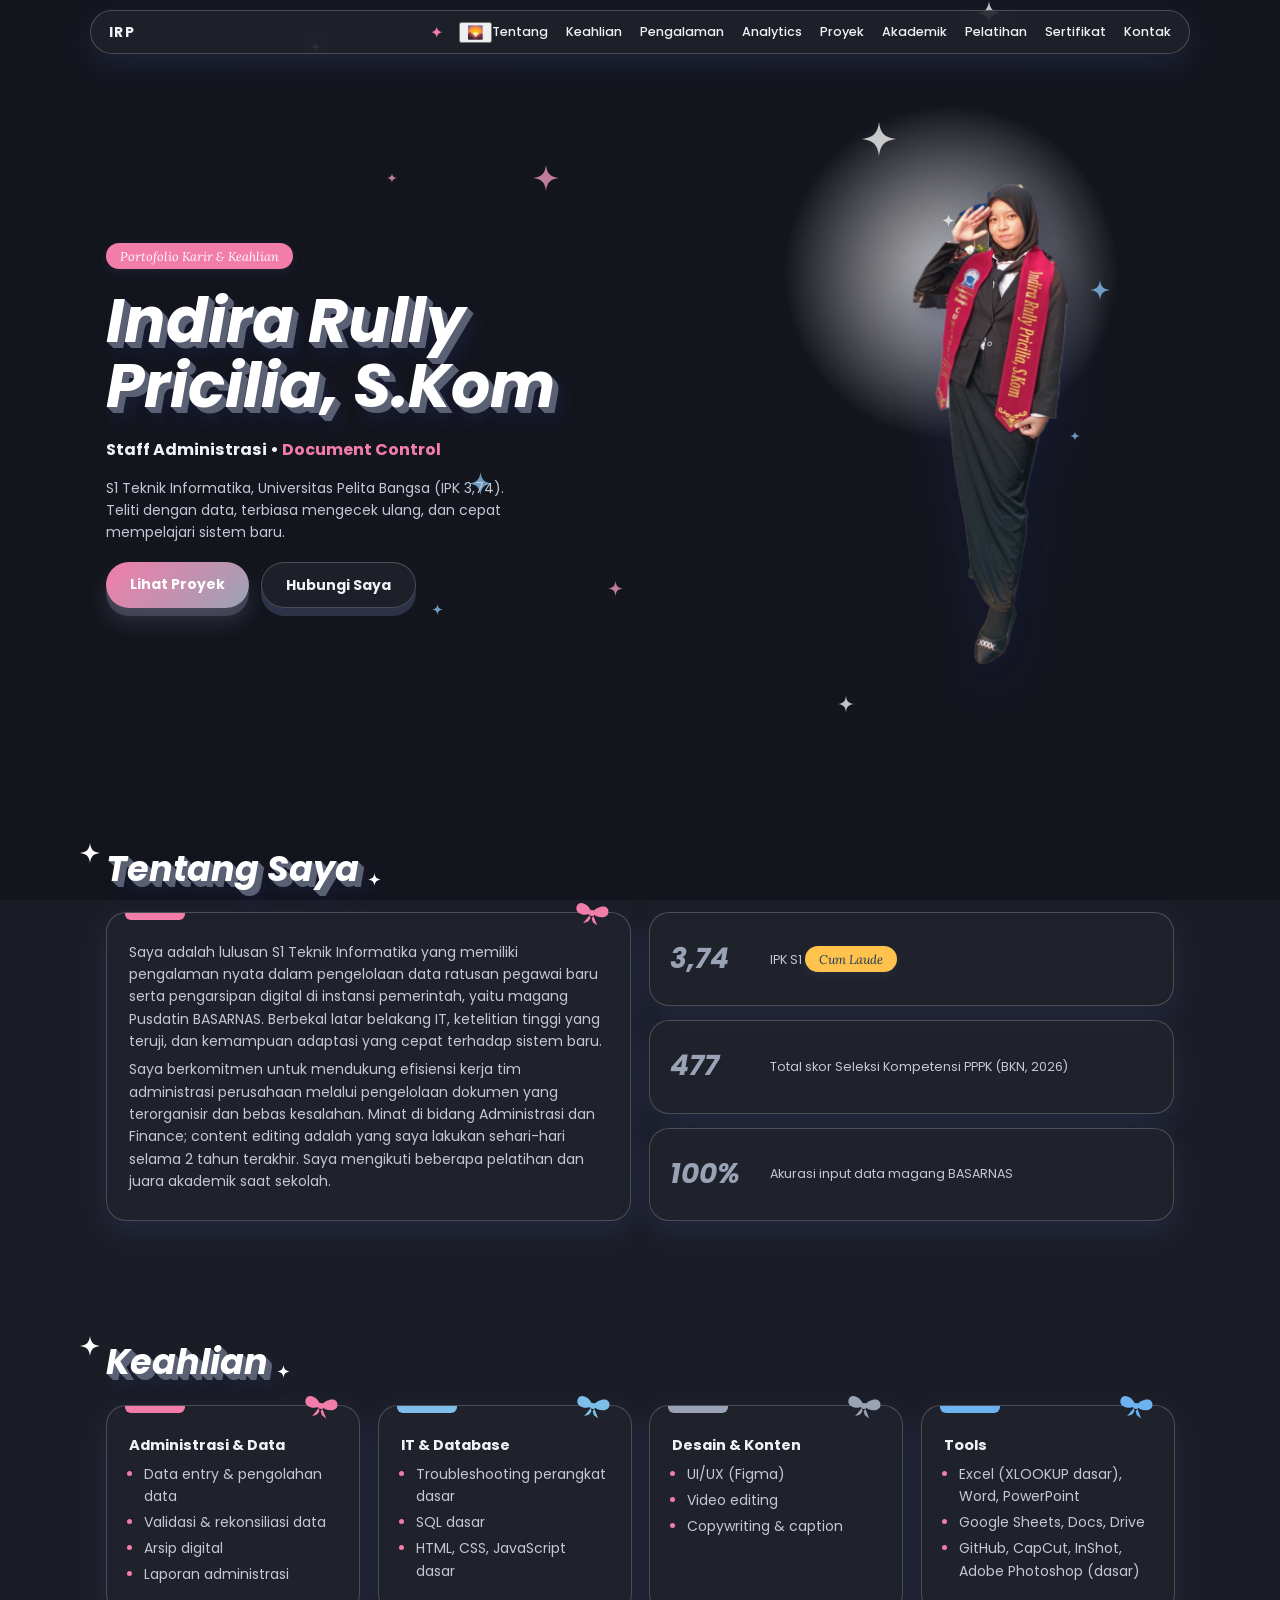
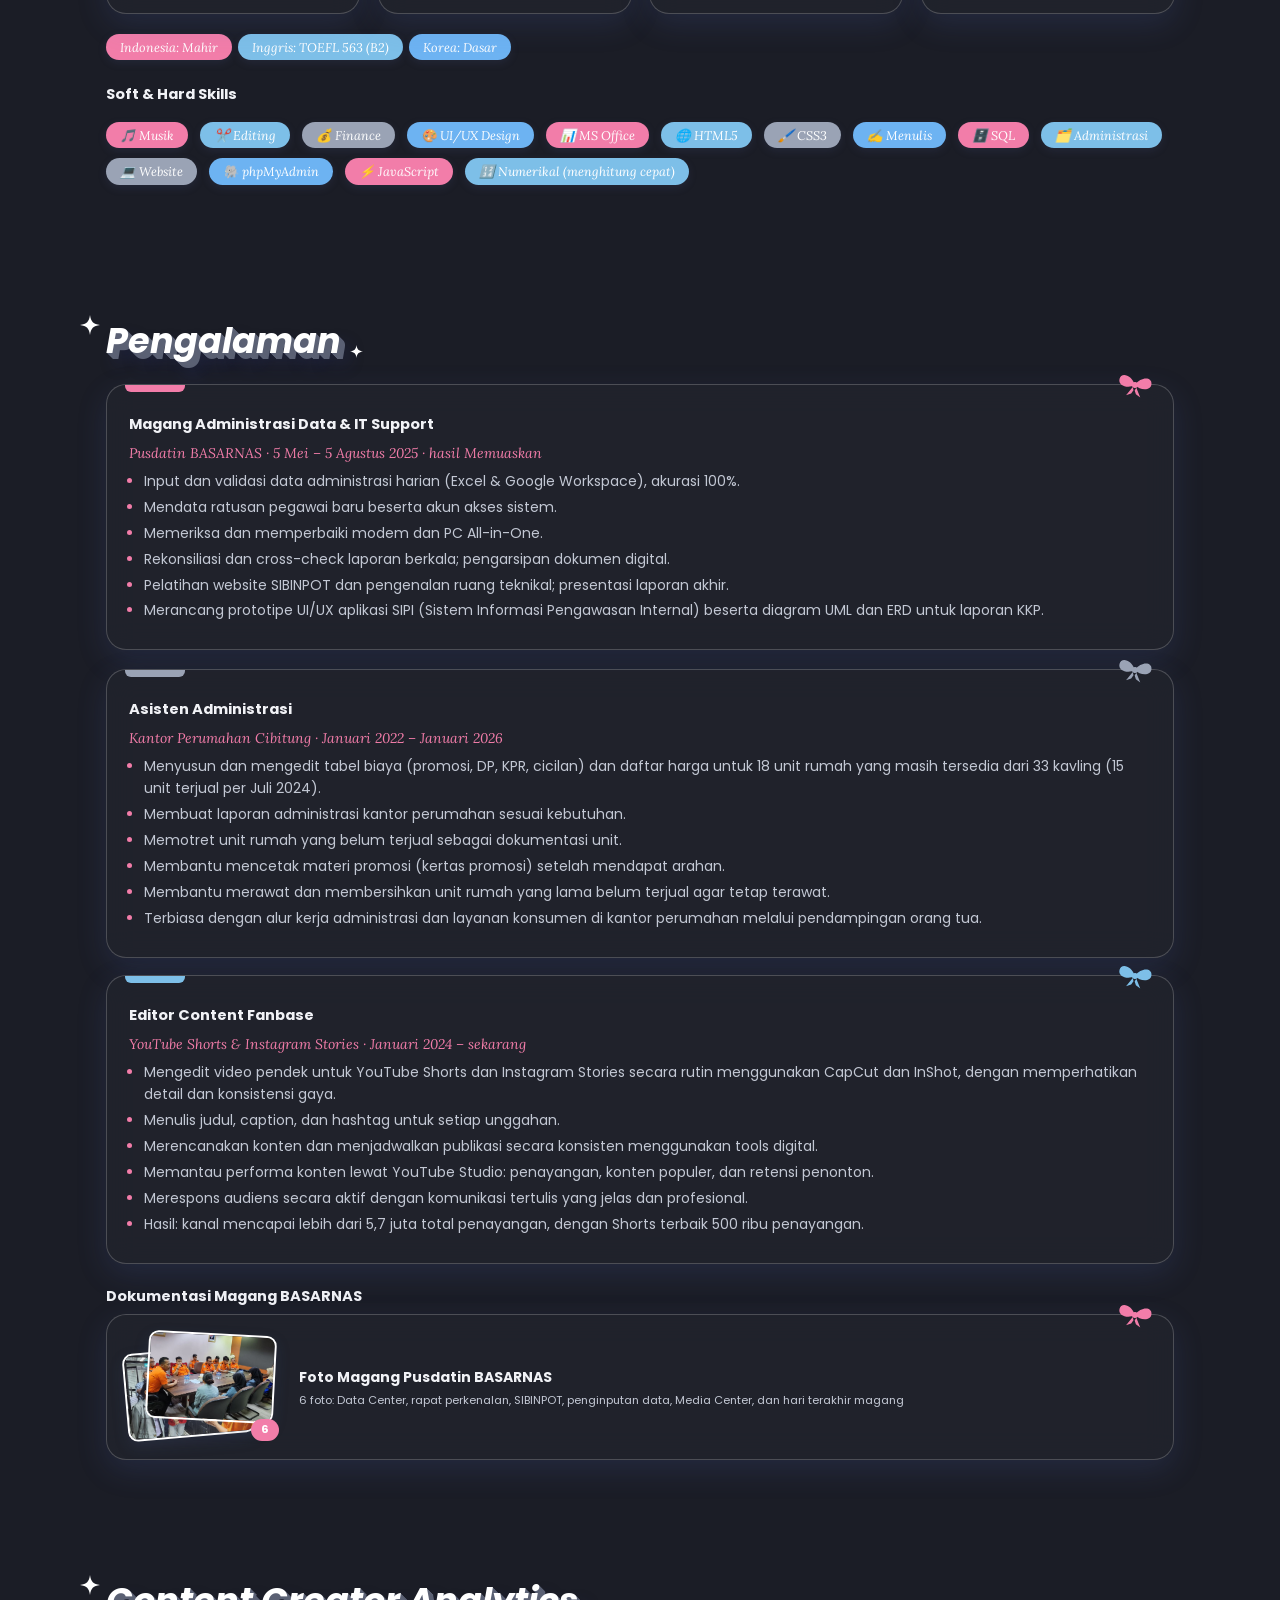
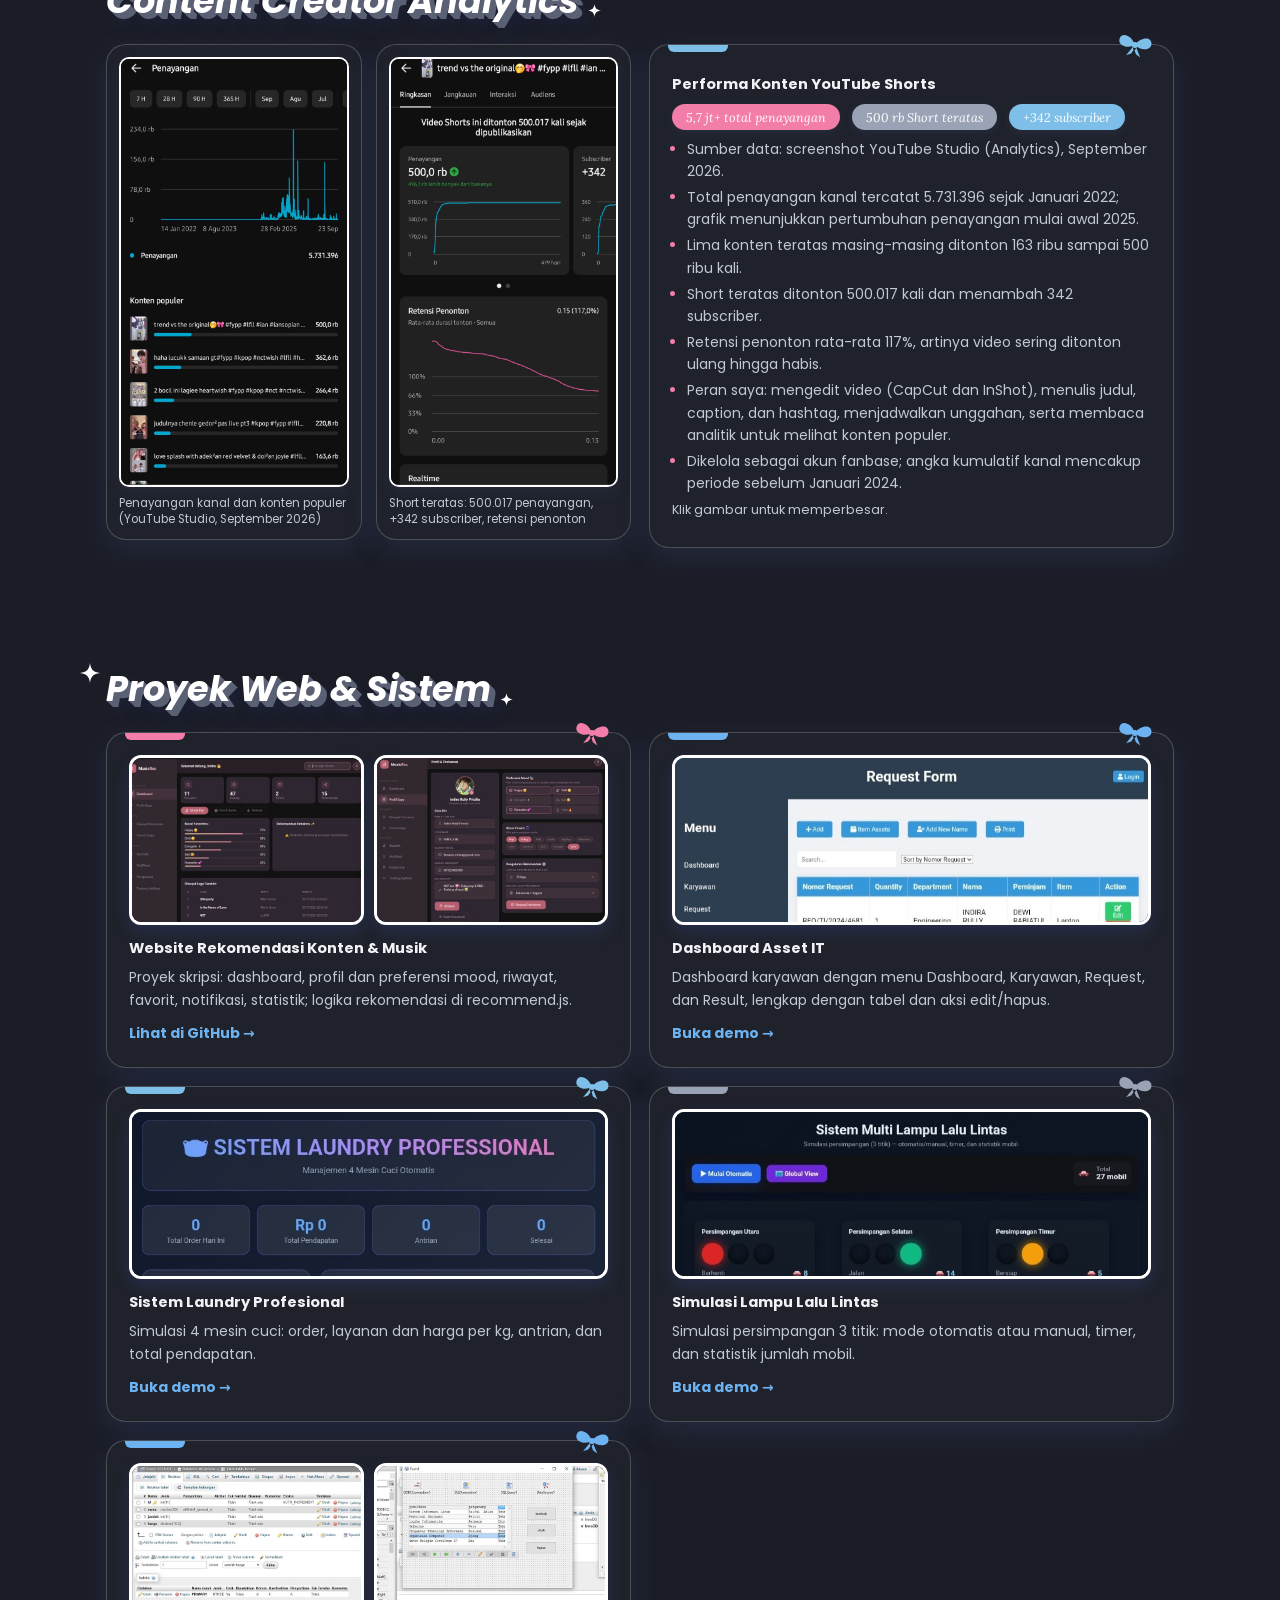
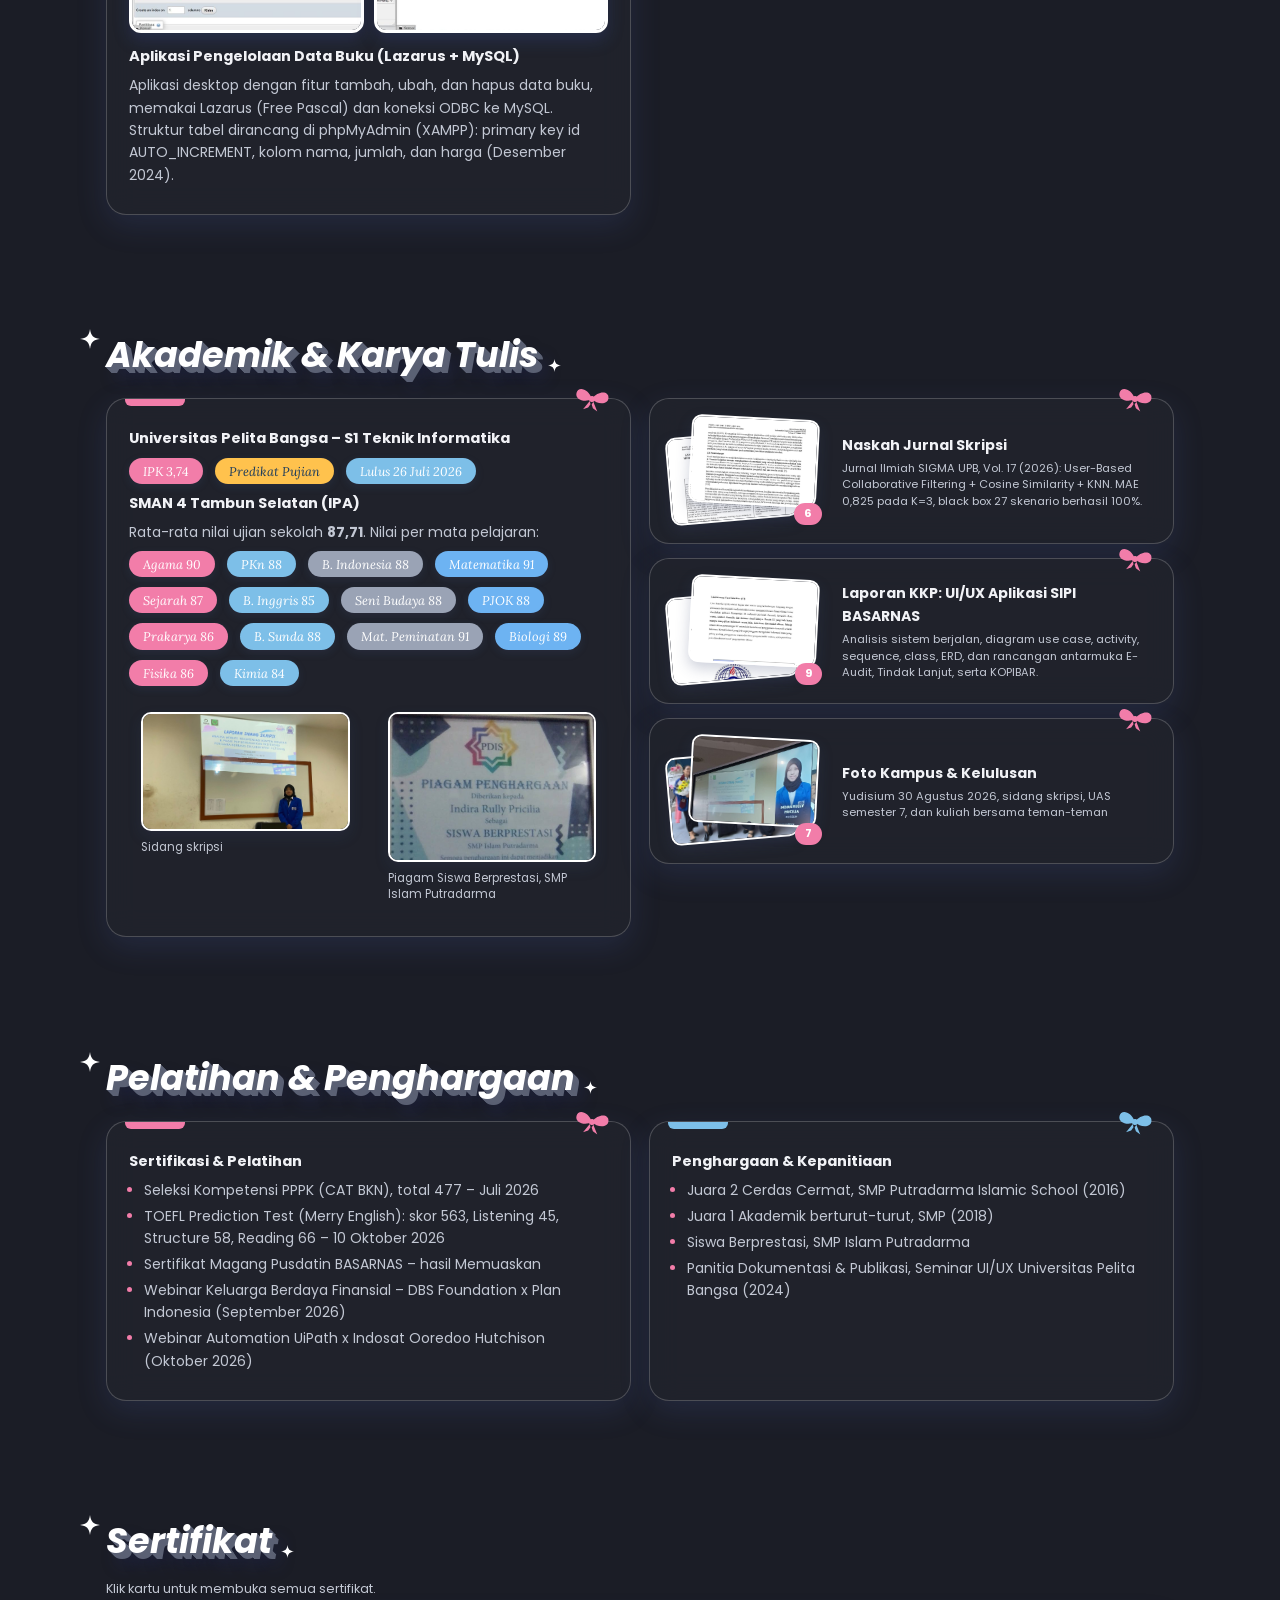
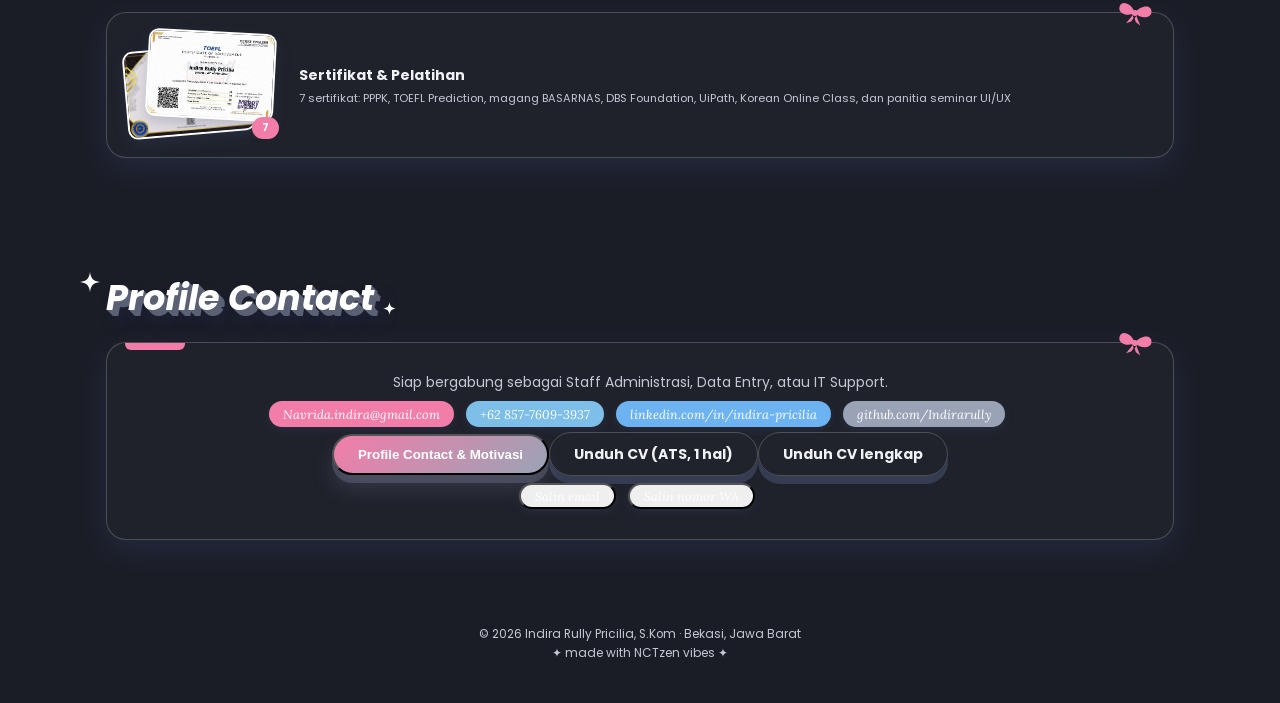
==== commit 05acc22d: "Add files via upload" ====
--- a/index.html
+++ b/index.html
@@ -6,13 +6,14 @@
 <title>Indira Rully Pricilia, S.Kom | Portofolio</title>
 <meta name="description" content="Portofolio Indira Rully Pricilia, S.Kom: Staff Administrasi, Data Entry, IT Support.">
 <link rel="preconnect" href="https://fonts.googleapis.com">
-<link href="https://fonts.googleapis.com/css2?family=Poppins:ital,wght@0,400;0,500;0,700;1,700&family=Lora:ital@1&display=swap" rel="stylesheet">
+<link href="https://fonts.googleapis.com/css2?family=Poppins:ital,wght@0,400;0,500;0,700;1,700&family=Lora:ital@1&family=Press+Start+2P&display=swap" rel="stylesheet">
 <link rel="stylesheet" href="style.css">
 </head>
 <body>
 <header class="nav glass">
   <a class="brand" href="#home">IRP</a>
   <button class="deco-btn" type="button" aria-label="Hidupkan atau matikan hiasan" title="Hiasan on/off">&#10022;</button>
+  <button class="bg-btn" type="button" aria-label="Ganti latar belakang" title="Ganti latar">&#127748;</button>
   <button class="burger" aria-label="Menu" aria-expanded="false">&#9776;</button>
   <nav id="menu">
     <a href="#about">Tentang</a><a href="#skills">Keahlian</a><a href="#experience">Pengalaman</a><a href="#analytics">Analytics</a><a href="#projects">Proyek</a><a href="#academic">Akademik</a><a href="#learning">Pelatihan</a><a href="#certificates">Sertifikat</a><a href="#contact">Kontak</a>
@@ -52,10 +53,10 @@
     <div class="glass card tilt c-pink"><h3>Administrasi &amp; Data</h3><ul><li>Data entry &amp; pengolahan data</li><li>Validasi &amp; rekonsiliasi data</li><li>Arsip digital</li><li>Laporan administrasi</li></ul></div>
     <div class="glass card tilt c-aq"><h3>IT &amp; Database</h3><ul><li>Troubleshooting perangkat dasar</li><li>SQL dasar</li><li>HTML, CSS, JavaScript dasar</li></ul></div>
     <div class="glass card tilt c-lil"><h3>Desain &amp; Konten</h3><ul><li>UI/UX (Figma)</li><li>Video editing</li><li>Copywriting &amp; caption</li></ul></div>
-    <div class="glass card tilt c-sky"><h3>Tools</h3><ul><li>Excel, Word, PowerPoint</li><li>Google Sheets, Docs, Drive</li><li>GitHub, CapCut, InShot, Adobe Photoshop (dasar)</li></ul></div>
+    <div class="glass card tilt c-sky"><h3>Tools</h3><ul><li>Excel (XLOOKUP dasar), Word, PowerPoint</li><li>Google Sheets, Docs, Drive</li><li>GitHub, CapCut, InShot, Adobe Photoshop (dasar)</li></ul></div>
   </div>
   <p class="langs"><span class="chip pink">Indonesia: Mahir</span><span class="chip aq">Inggris: TOEFL 563 (B2)</span><span class="chip sky">Korea: Dasar</span></p>
-<h3 class="sub">Soft & Hard Skills</h3>
+<h3 class="sub">Soft &amp; Hard Skills</h3>
   <p class="soft"><span class="chip pink">🎵 Musik</span><span class="chip aq">✂️ Editing</span><span class="chip lil">💰 Finance</span><span class="chip sky">🎨 UI/UX Design</span><span class="chip pink">📊 MS Office</span><span class="chip aq">🌐 HTML5</span><span class="chip lil">🖌️ CSS3</span><span class="chip sky">✍️ Menulis</span><span class="chip pink">🗄️ SQL</span><span class="chip aq">🗂️ Administrasi</span><span class="chip lil">💻 Website</span><span class="chip sky">🐘 phpMyAdmin</span><span class="chip pink">⚡ JavaScript</span><span class="chip aq">🔢 Numerikal (menghitung cepat)</span></p>
 </section>
 
@@ -64,7 +65,7 @@
   <div class="timeline">
     <article class="glass card tilt c-pink"><h3>Magang Administrasi Data &amp; IT Support</h3><p class="meta">Pusdatin BASARNAS &middot; 5 Mei &ndash; 5 Agustus 2025 &middot; hasil Memuaskan</p>
       <ul><li>Input dan validasi data administrasi harian (Excel &amp; Google Workspace), akurasi 100%.</li><li>Mendata ratusan pegawai baru beserta akun akses sistem.</li><li>Memeriksa dan memperbaiki modem dan PC All-in-One.</li><li>Rekonsiliasi dan cross-check laporan berkala; pengarsipan dokumen digital.</li><li>Pelatihan website SIBINPOT dan pengenalan ruang teknikal; presentasi laporan akhir.</li><li>Merancang prototipe UI/UX aplikasi SIPI (Sistem Informasi Pengawasan Internal) beserta diagram UML dan ERD untuk laporan KKP.</li></ul></article>
-    <article class="glass card tilt c-lil"><h3>Asisten Administrasi (Membantu Orang Tua)</h3><p class="meta">Kantor Perumahan Cibitung &middot; Januari 2022 &ndash; Januari 2026</p><ul><li>Menyusun dan mengedit tabel biaya (promosi, DP, KPR, cicilan) dan daftar harga untuk 18 unit rumah yang masih tersedia dari 33 kavling (15 unit terjual per Juli 2024).</li><li>Membuat laporan administrasi kantor perumahan sesuai kebutuhan.</li><li>Memotret unit rumah yang belum terjual sebagai dokumentasi unit.</li><li>Membantu mencetak materi promosi (kertas promosi) setelah mendapat arahan.</li><li>Membantu merawat dan membersihkan unit rumah yang lama belum terjual agar tetap terawat.</li><li>Terbiasa dengan alur kerja administrasi dan layanan konsumen di kantor perumahan melalui pendampingan orang tua.</li></ul></article>
+    <article class="glass card tilt c-lil"><h3>Asisten Administrasi</h3><p class="meta">Kantor Perumahan Cibitung &middot; Januari 2022 &ndash; Januari 2026</p><ul><li>Menyusun dan mengedit tabel biaya (promosi, DP, KPR, cicilan) dan daftar harga untuk 18 unit rumah yang masih tersedia dari 33 kavling (15 unit terjual per Juli 2024).</li><li>Membuat laporan administrasi kantor perumahan sesuai kebutuhan.</li><li>Memotret unit rumah yang belum terjual sebagai dokumentasi unit.</li><li>Membantu mencetak materi promosi (kertas promosi) setelah mendapat arahan.</li><li>Membantu merawat dan membersihkan unit rumah yang lama belum terjual agar tetap terawat.</li><li>Terbiasa dengan alur kerja administrasi dan layanan konsumen di kantor perumahan melalui pendampingan orang tua.</li></ul></article>
     <article class="glass card tilt c-aq"><h3>Editor Content Fanbase</h3><p class="meta">YouTube Shorts &amp; Instagram Stories &middot; Januari 2024 &ndash; sekarang</p>
       <ul><li>Mengedit video pendek untuk YouTube Shorts dan Instagram Stories secara rutin menggunakan CapCut dan InShot, dengan memperhatikan detail dan konsistensi gaya.</li><li>Menulis judul, caption, dan hashtag untuk setiap unggahan.</li><li>Merencanakan konten dan menjadwalkan publikasi secara konsisten menggunakan tools digital.</li><li>Memantau performa konten lewat YouTube Studio: penayangan, konten populer, dan retensi penonton.</li><li>Merespons audiens secara aktif dengan komunikasi tertulis yang jelas dan profesional.</li><li>Hasil: kanal mencapai lebih dari 5,7 juta total penayangan, dengan Shorts terbaik 500 ribu penayangan.</li></ul></article>
     
@@ -107,7 +108,7 @@
   <h2 class="d3">Akademik &amp; Karya Tulis</h2>
   <div class="grid two">
     <div class="glass card tilt c-pink"><h3>Universitas Pelita Bangsa &ndash; S1 Teknik Informatika</h3><p class="chips"><span class="chip pink">IPK 3,74</span><span class="chip gold">Predikat Pujian</span><span class="chip aq">Lulus 26 Juli 2026</span></p>
-      <h3 class="sub">SMAN 4 Tambun Selatan (IPA)</h3><p>Rata-rata nilai ujian sekolah 87,71. Lintas minat: Bahasa dan Sastra Perancis (88).</p>
+      <h3 class="sub">SMAN 4 Tambun Selatan (IPA)</h3><p>Rata-rata nilai ujian sekolah <b>87,71</b>. Nilai per mata pelajaran:</p><p class="chips"><span class="chip pink">Agama 90</span><span class="chip aq">PKn 88</span><span class="chip lil">B. Indonesia 88</span><span class="chip sky">Matematika 91</span><span class="chip pink">Sejarah 87</span><span class="chip aq">B. Inggris 85</span><span class="chip lil">Seni Budaya 88</span><span class="chip sky">PJOK 88</span><span class="chip pink">Prakarya 86</span><span class="chip aq">B. Sunda 88</span><span class="chip lil">Mat. Peminatan 91</span><span class="chip sky">Biologi 89</span><span class="chip pink">Fisika 86</span><span class="chip aq">Kimia 84</span></p>
       <div class="figs mini"><figure class="cert"><img src="sidang.jpg" alt="Sidang skripsi" loading="lazy"><figcaption>Sidang skripsi</figcaption></figure><figure class="cert"><img src="piagam.jpg" alt="Piagam Siswa Berprestasi" loading="lazy"><figcaption>Piagam Siswa Berprestasi, SMP Islam Putradarma</figcaption></figure></div></div>
     <div class="plgrid">
       <button class="playlist glass tilt" data-pl="jurnal" data-theme="lil" type="button"><span class="stack"><img src="jur_1.jpg" alt=""><img src="jur_5.jpg" alt=""><em>6</em></span><span class="pl-info"><b>Naskah Jurnal Skripsi</b><small>Jurnal Ilmiah SIGMA UPB, Vol. 17 (2026): User-Based Collaborative Filtering + Cosine Similarity + KNN. MAE 0,825 pada K=3, black box 27 skenario berhasil 100%.</small></span></button>
@@ -129,8 +130,8 @@
 <section id="certificates" class="reveal">
   <h2 class="d3">Sertifikat</h2>
   <p class="hint">Klik kartu untuk membuka semua sertifikat.</p>
-  <button class="playlist glass tilt" data-pl="certs" data-theme="pink" type="button"><span class="stack"><img src="c_pppk.jpg" alt=""><img src="c_toefl.jpg" alt=""><em>8</em></span><span class="pl-info"><b>Sertifikat &amp; Pelatihan</b><small>8 sertifikat: PPPK, TOEFL Prediction, magang BASARNAS, DBS Foundation, UiPath, Korean Online Class, dan seminar</small></span></button>
-  <script type="application/json" id="pl-certs">[{"src": "c_pppk.jpg", "cap": "Seleksi Kompetensi PPPK (BKN), total skor 477 - 20 Juli 2026"}, {"src": "c_toefl.jpg", "cap": "TOEFL Prediction Test, Merry English (Kediri) - skor 563, 10 Oktober 2026"}, {"src": "c_bsn.jpg", "cap": "Sertifikat Magang Pusdatin BASARNAS - hasil Memuaskan (2025)"}, {"src": "c_dbs.jpg", "cap": "Webinar Keluarga Berdaya Finansial - DBS Foundation x Plan Indonesia (26 Sept 2026)"}, {"src": "c_uipath.jpg", "cap": "Automation Webinar UiPath x Indosat Ooredoo Hutchison (2 Okt 2026)"}, {"src": "c_korea.jpg", "cap": "Korean Online Class, Selvopment Space (September 2021), nilai 90/100"}, {"src": "c_semu.jpg", "cap": "Panitia Dokumentasi & Publikasi, Seminar UI/UX - Universitas Pelita Bangsa (16 Juni 2024)"}, {"src": "c_semp.jpg", "cap": "Peserta Seminar Fakultas Teknik - Universitas Pelita Bangsa (2 Nov 2025)"}]</script>
+  <button class="playlist glass tilt" data-pl="certs" data-theme="pink" type="button"><span class="stack"><img src="c_pppk.jpg" alt=""><img src="c_toefl.jpg" alt=""><em>7</em></span><span class="pl-info"><b>Sertifikat &amp; Pelatihan</b><small>7 sertifikat: PPPK, TOEFL Prediction, magang BASARNAS, DBS Foundation, UiPath, Korean Online Class, dan panitia seminar UI/UX</small></span></button>
+  <script type="application/json" id="pl-certs">[{"src": "c_pppk.jpg", "cap": "Seleksi Kompetensi PPPK (BKN), total skor 477 - 20 Juli 2026"}, {"src": "c_toefl.jpg", "cap": "TOEFL Prediction Test, Merry English (Kediri) - skor 563, 10 Oktober 2026"}, {"src": "c_bsn.jpg", "cap": "Sertifikat Magang Pusdatin BASARNAS - hasil Memuaskan (2025)"}, {"src": "c_dbs.jpg", "cap": "Webinar Keluarga Berdaya Finansial - DBS Foundation x Plan Indonesia (26 Sept 2026)"}, {"src": "c_uipath.jpg", "cap": "Automation Webinar UiPath x Indosat Ooredoo Hutchison (2 Okt 2026)"}, {"src": "c_korea.jpg", "cap": "Korean Online Class, Selvopment Space (September 2021), nilai 90/100"}, {"src": "c_semu.jpg", "cap": "Panitia Dokumentasi & Publikasi, Seminar UI/UX - Universitas Pelita Bangsa (16 Juni 2024)"}]</script>
 </section>
 
 <section id="contact" class="reveal">
@@ -138,10 +139,12 @@
   <div class="glass card contact">
     <p>Siap bergabung sebagai Staff Administrasi, Data Entry, atau IT Support.</p>
     <p class="chips"><a class="chip pink" href="mailto:Navrida.indira@gmail.com">Navrida.indira@gmail.com</a><a class="chip aq" href="https://wa.me/6285776093937" target="_blank" rel="noopener">+62 857-7609-3937</a><a class="chip sky" href="https://www.linkedin.com/in/indira-pricilia" target="_blank" rel="noopener">linkedin.com/in/indira-pricilia</a><a class="chip lil" href="https://github.com/Indirarully" target="_blank" rel="noopener">github.com/Indirarully</a></p>
+    <p class="actions"><button class="btn" type="button" id="open-contact">Profile Contact &amp; Motivasi</button><a class="btn ghost" href="CV_ATS_Admin_Indira_Rully_Pricilia.pdf" download>Unduh CV (ATS, 1 hal)</a><a class="btn ghost" href="CV_Revisi_Indira_Rully_Pricilia.pdf" download>Unduh CV lengkap</a></p>
+    <p class="chips"><button class="chip lime" data-copy="Navrida.indira@gmail.com" type="button">Salin email</button><button class="chip lime" data-copy="+6285776093937" type="button">Salin nomor WA</button></p>
   </div>
 </section>
 </main>
-<footer>&copy; <span id="year"></span> Indira Rully Pricilia, S.Kom &middot; Bekasi, Jawa Barat</footer>
+<footer>&copy; <span id="year"></span> Indira Rully Pricilia, S.Kom &middot; Bekasi, Jawa Barat<br>&#10022; made with NCTzen vibes &#10022;</footer>
 <script src="script.js"></script>
 </body>
 </html>
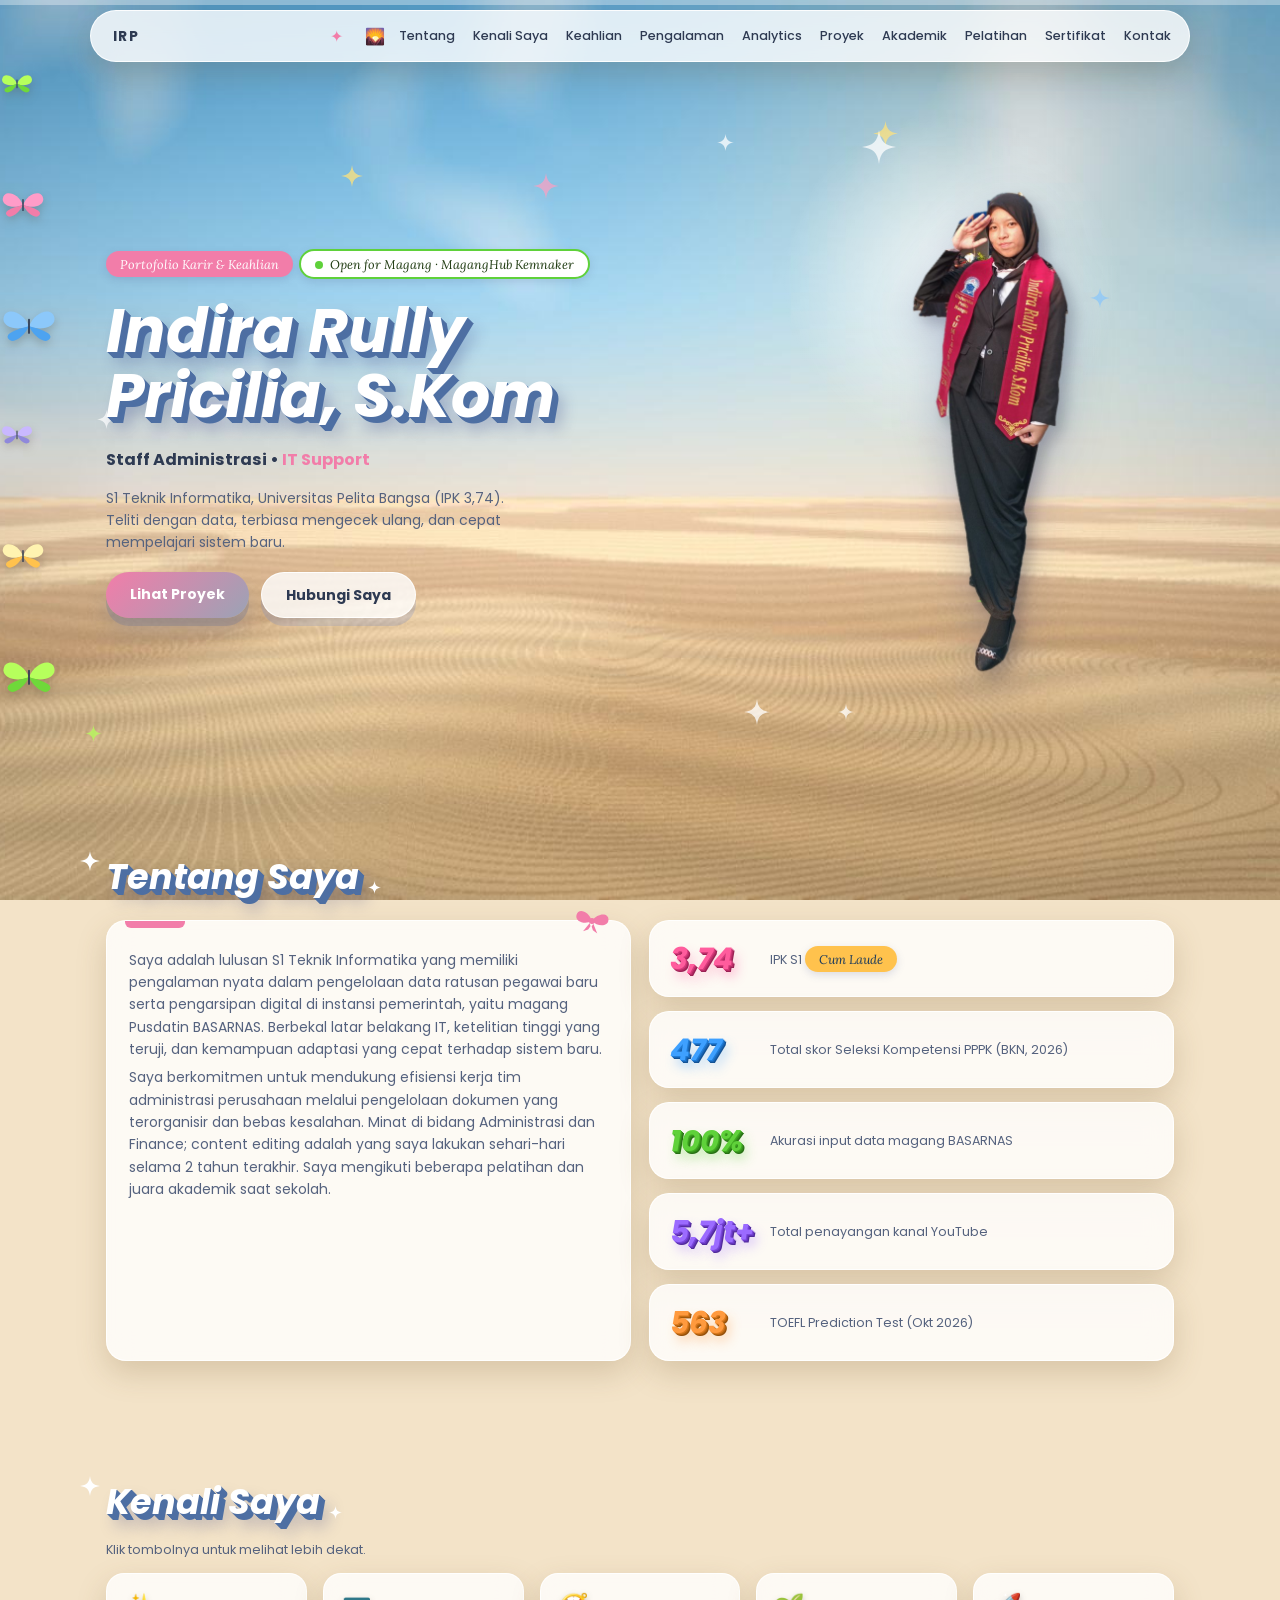
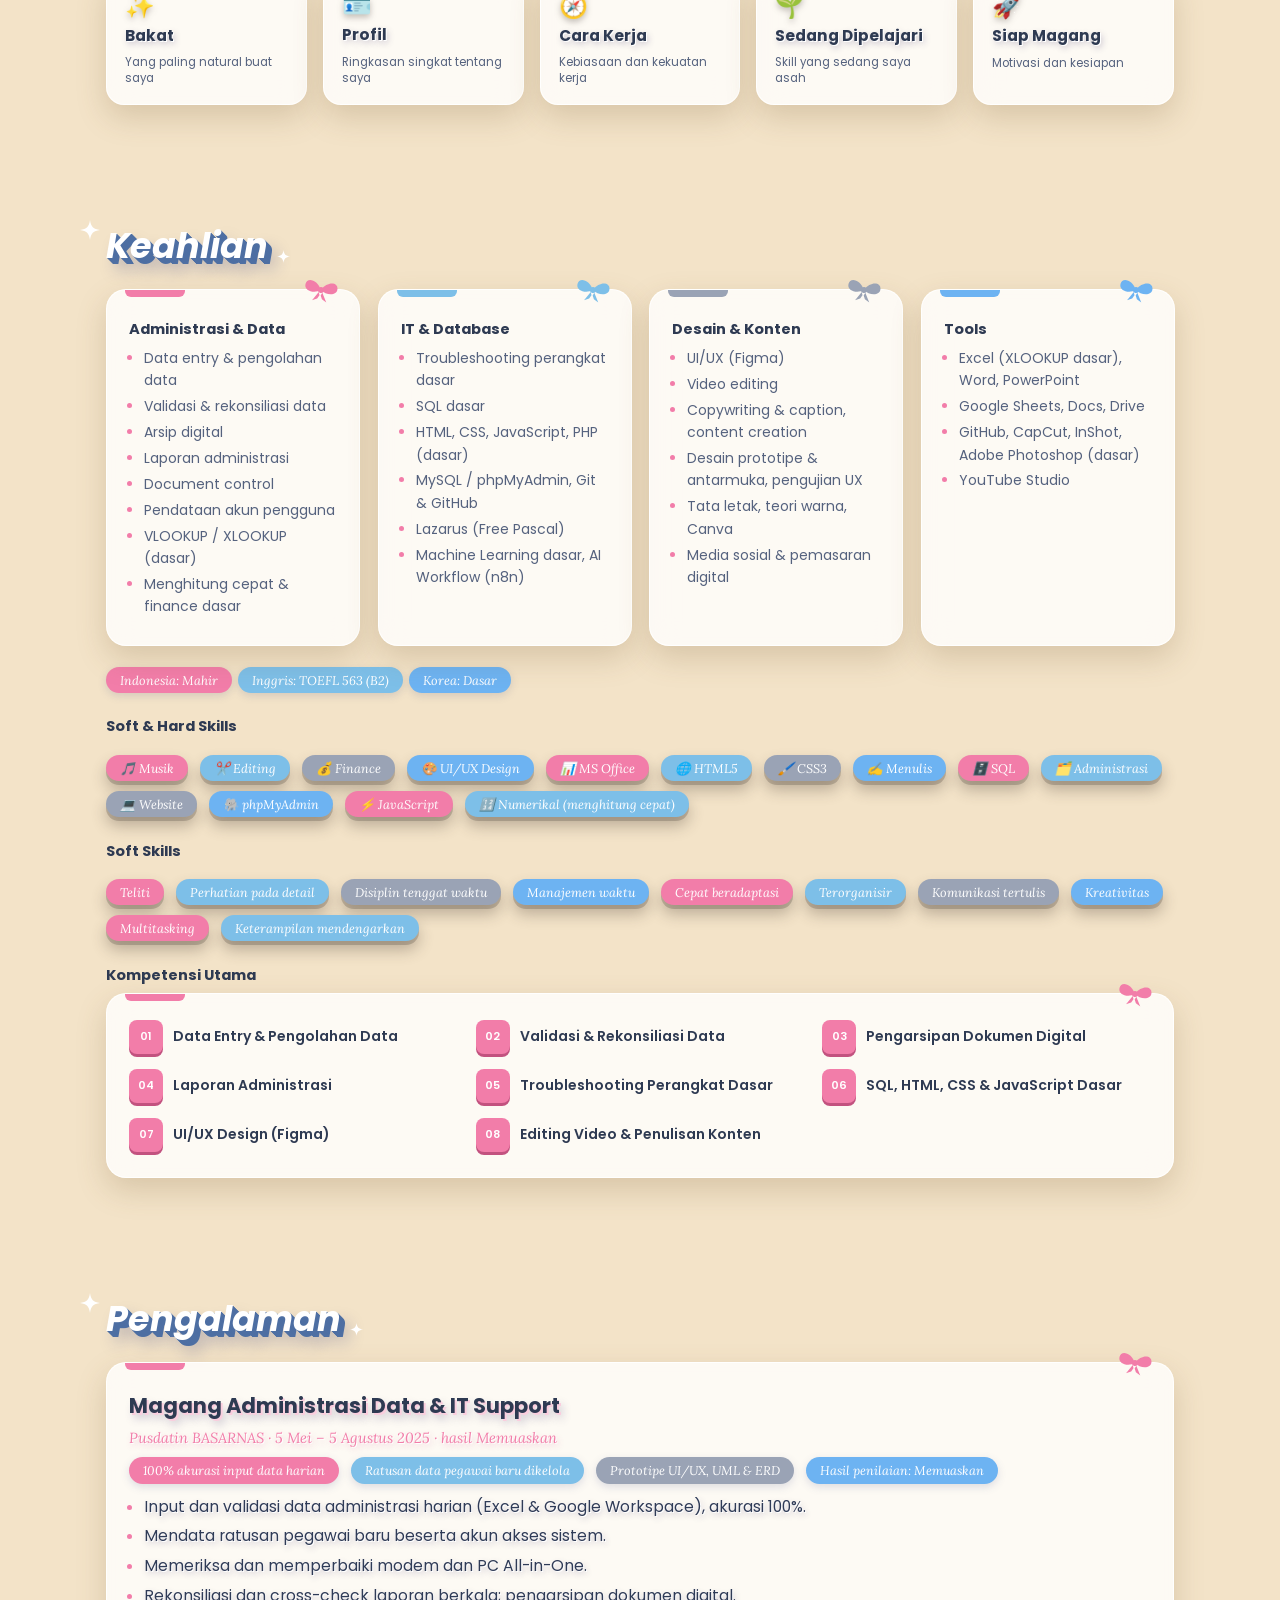
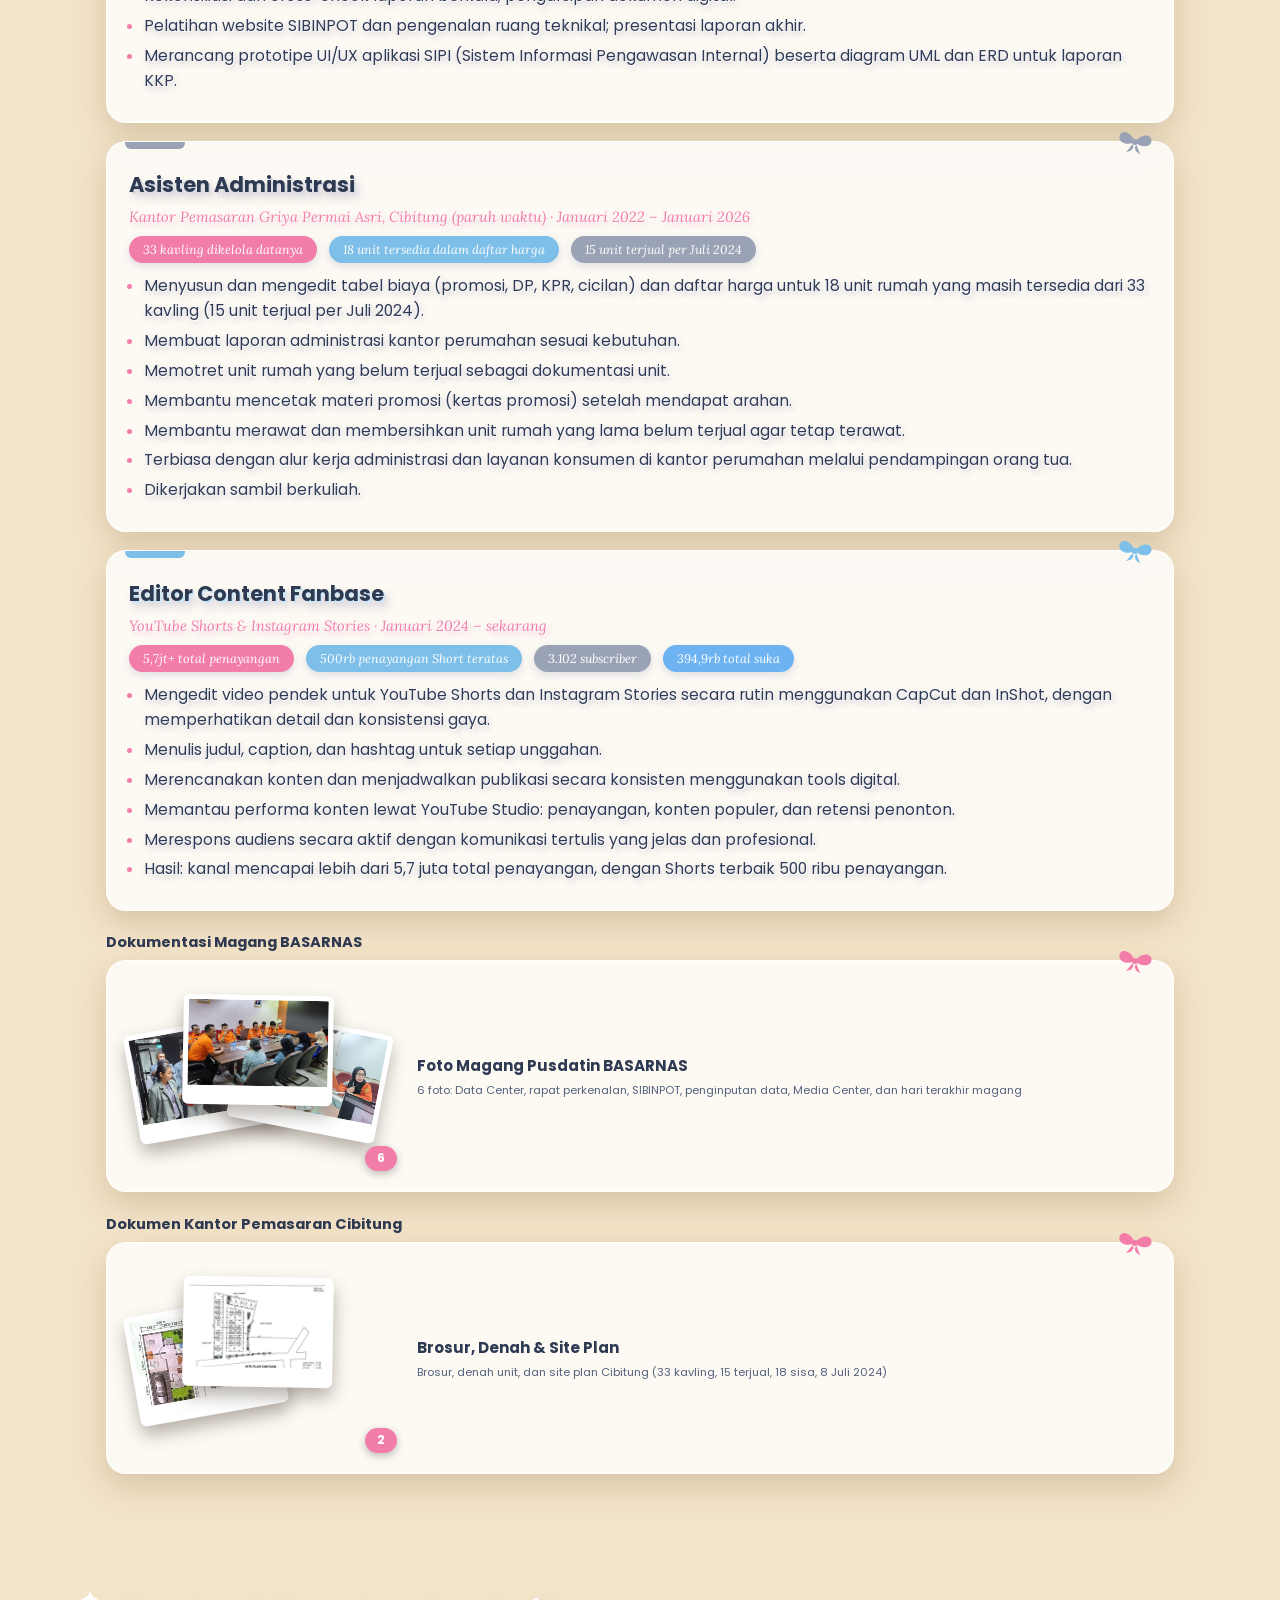
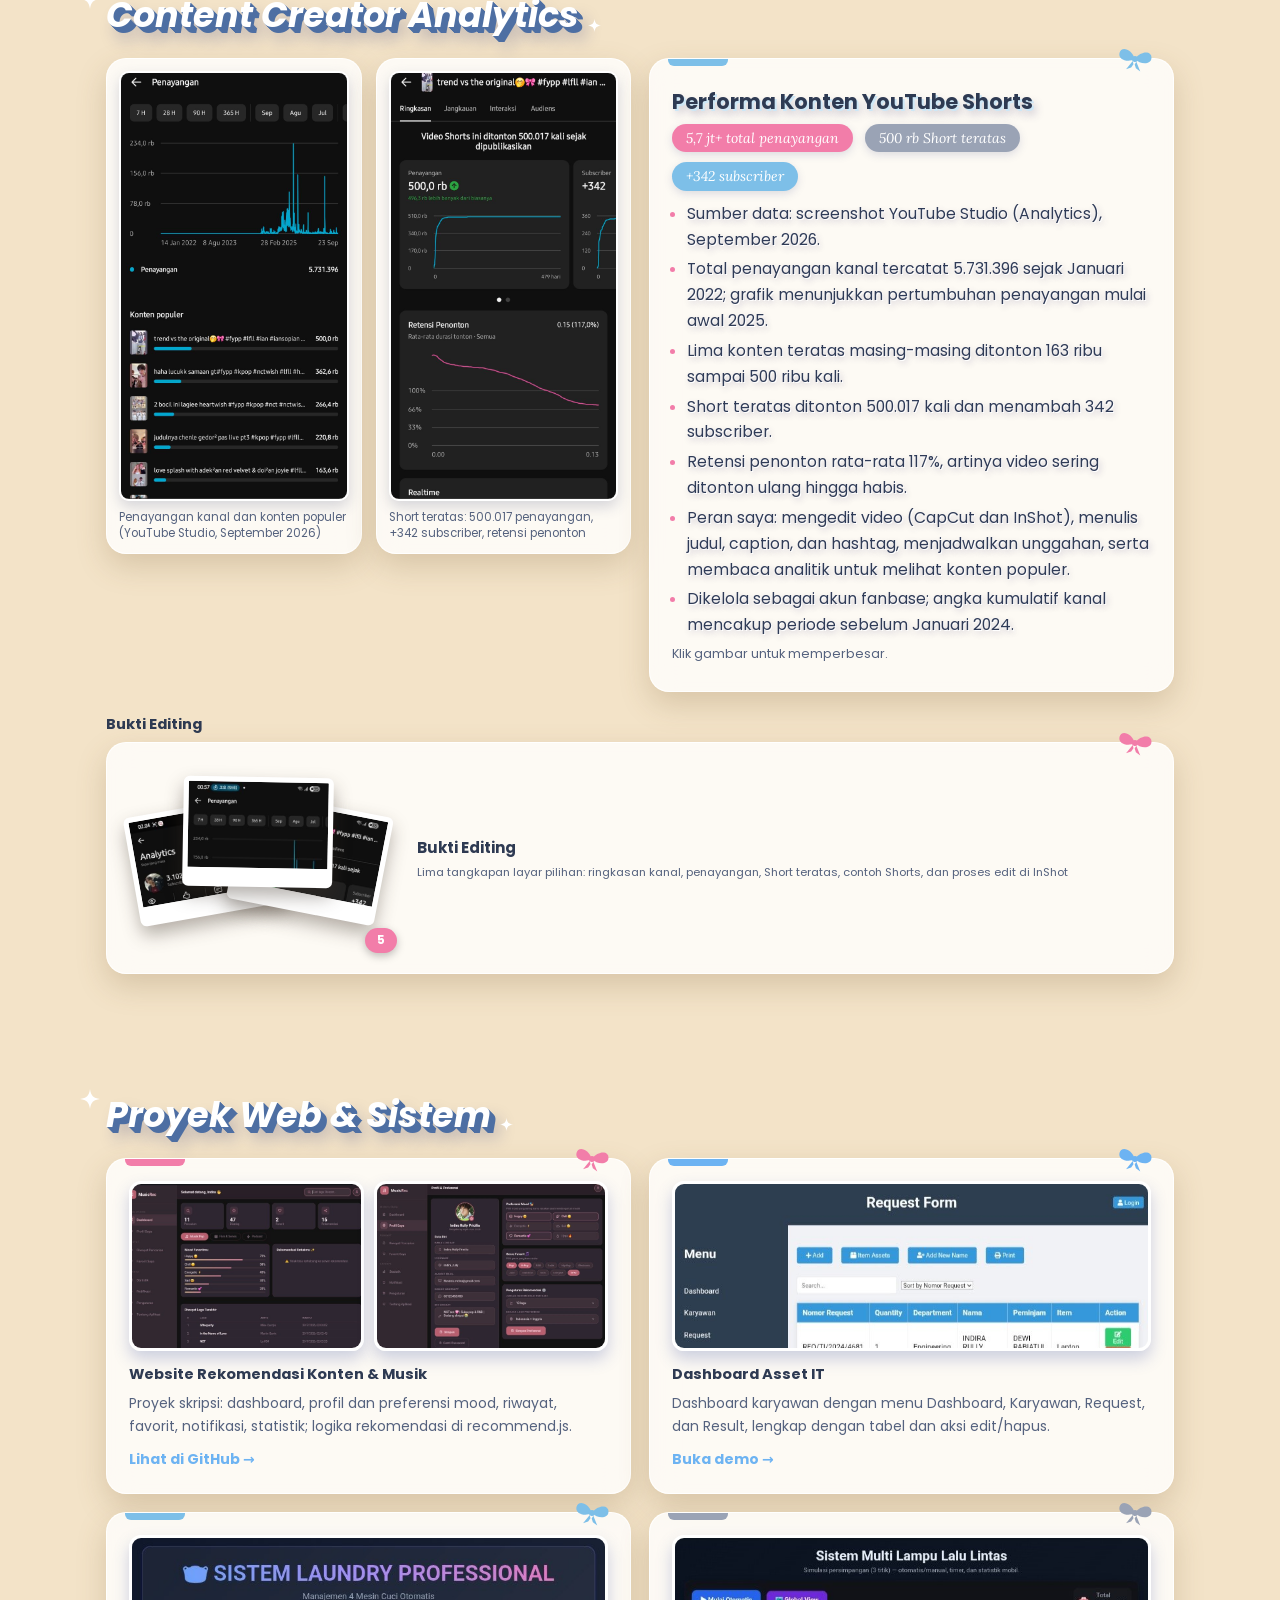
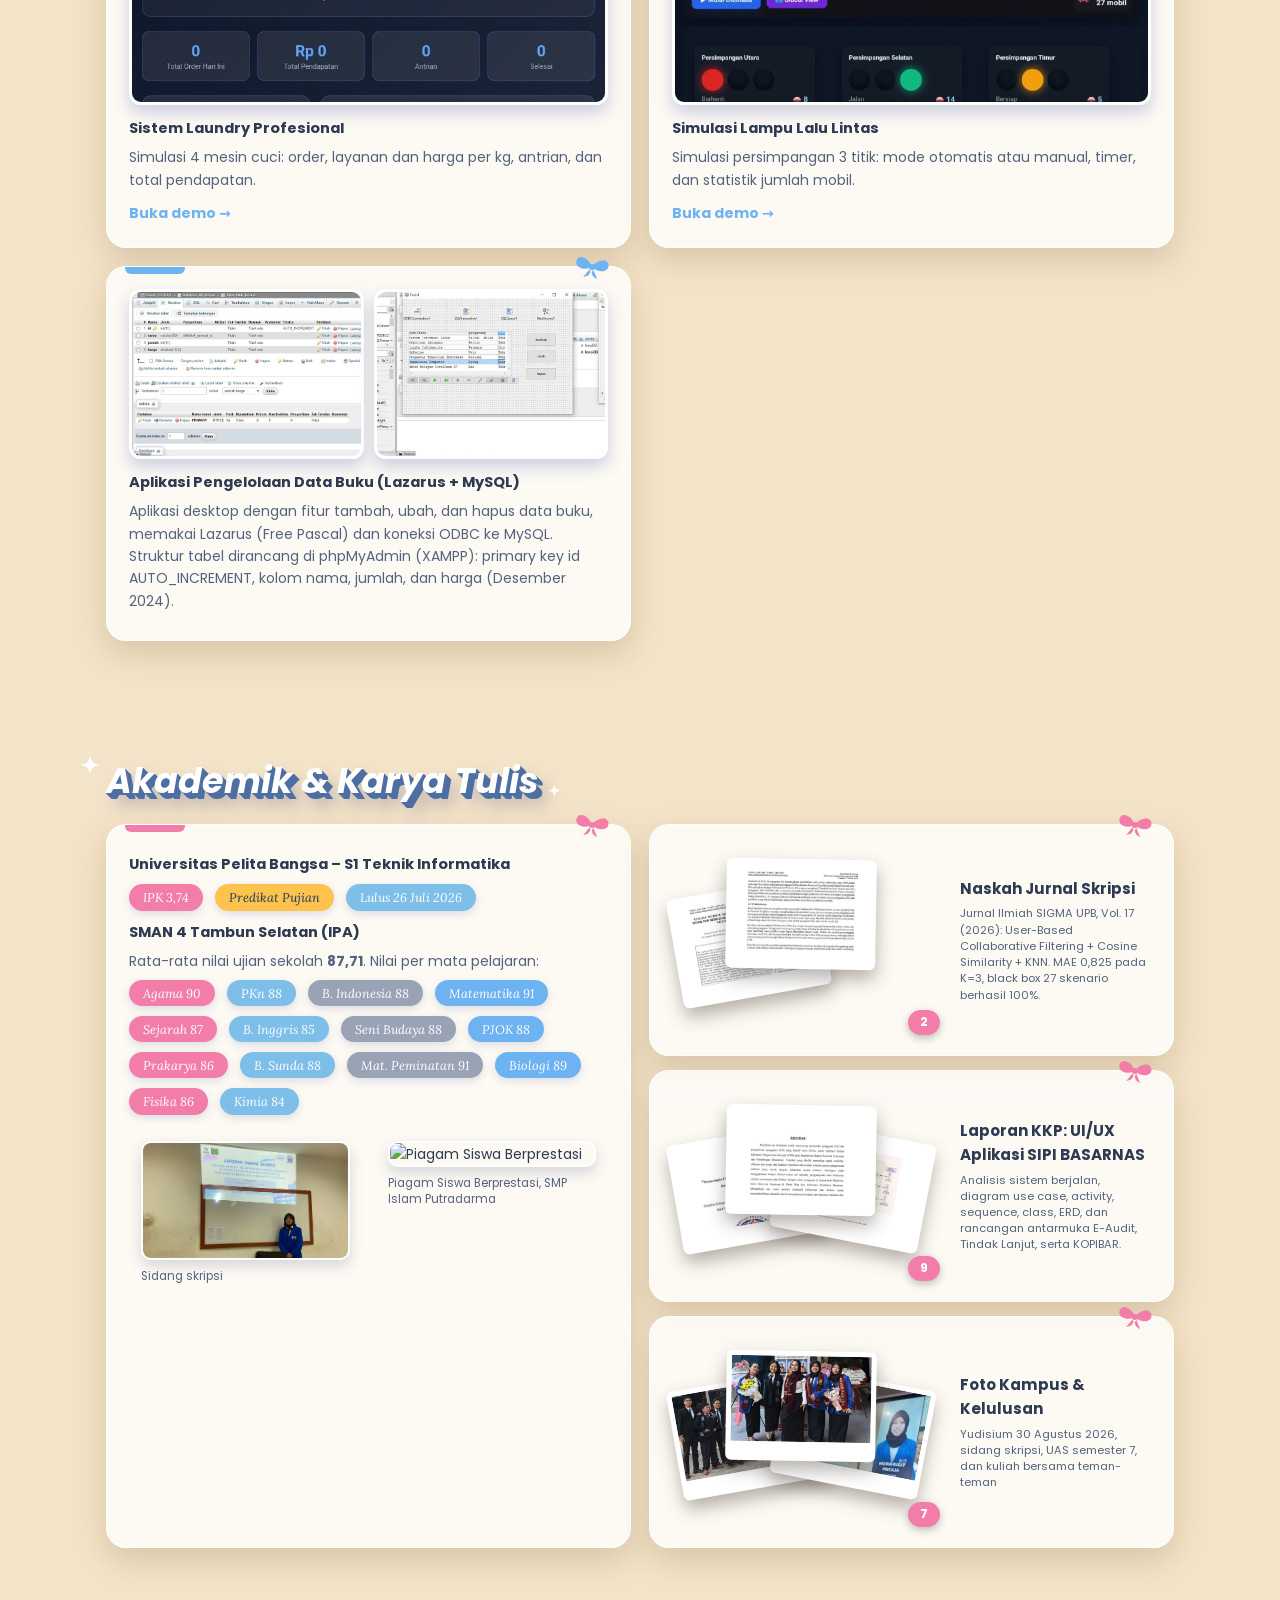
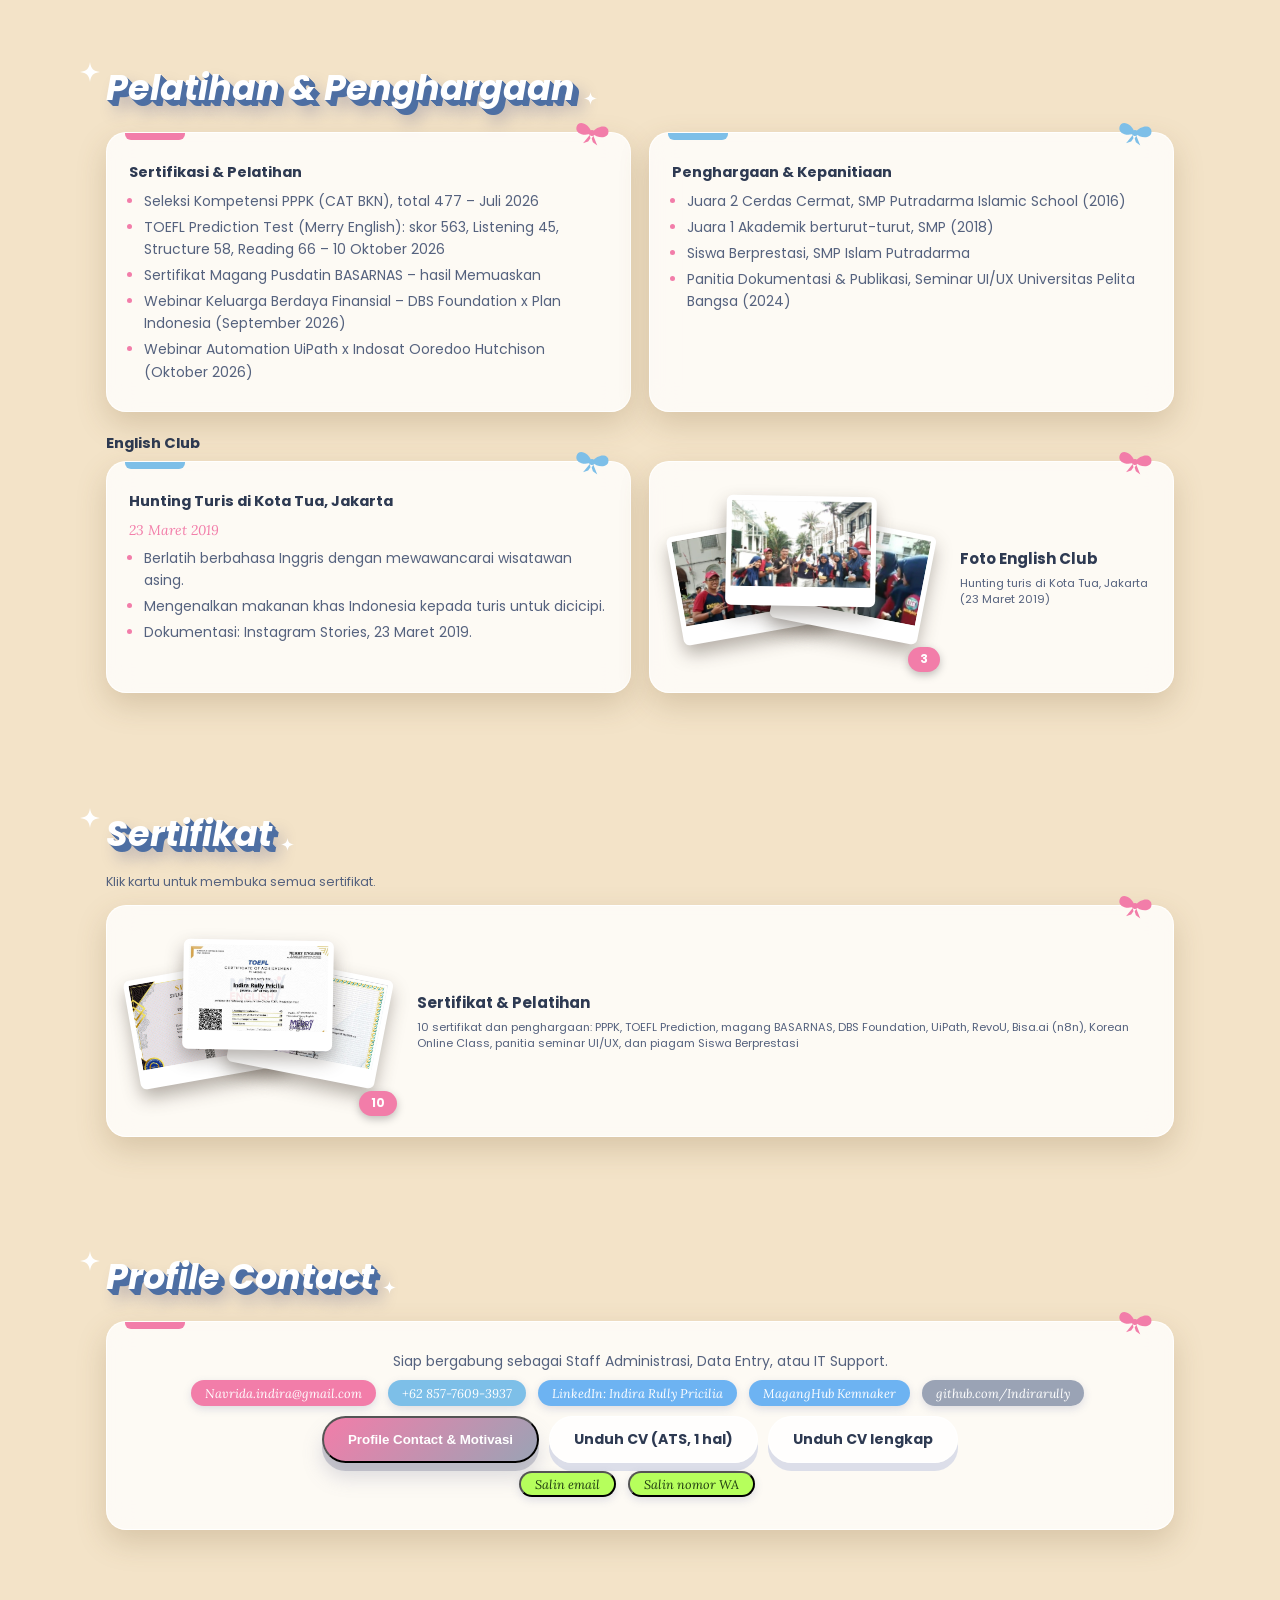
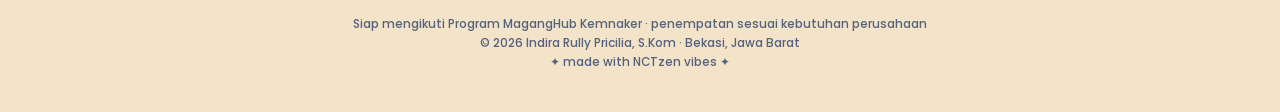
==== commit 4952be44: "Add files via upload" ====
--- a/index.html
+++ b/index.html
@@ -16,14 +16,14 @@
   <button class="bg-btn" type="button" aria-label="Ganti latar belakang" title="Ganti latar">&#127748;</button>
   <button class="burger" aria-label="Menu" aria-expanded="false">&#9776;</button>
   <nav id="menu">
-    <a href="#about">Tentang</a><a href="#skills">Keahlian</a><a href="#experience">Pengalaman</a><a href="#analytics">Analytics</a><a href="#projects">Proyek</a><a href="#academic">Akademik</a><a href="#learning">Pelatihan</a><a href="#certificates">Sertifikat</a><a href="#contact">Kontak</a>
+    <a href="#about">Tentang</a><a href="#kenalan">Kenali Saya</a><a href="#skills">Keahlian</a><a href="#experience">Pengalaman</a><a href="#analytics">Analytics</a><a href="#projects">Proyek</a><a href="#academic">Akademik</a><a href="#learning">Pelatihan</a><a href="#certificates">Sertifikat</a><a href="#contact">Kontak</a>
   </nav>
 </header>
 
 <main>
 <section id="home" class="hero">
   <div class="hero-text">
-    <span class="chip pink">Portofolio Karir &amp; Keahlian</span>
+    <span class="chip pink">Portofolio Karir &amp; Keahlian</span><span class="chip open">Open for Magang &middot; MagangHub Kemnaker</span>
     <h1 class="d3">Indira Rully<br>Pricilia, S.Kom</h1>
     <p class="roles">Staff Administrasi &bull; <span id="role">Data Entry</span></p>
     <p class="lead">S1 Teknik Informatika, Universitas Pelita Bangsa (IPK 3,74). Teliti dengan data, terbiasa mengecek ulang, dan cepat mempelajari sistem baru.</p>
@@ -43,30 +43,50 @@
       <div class="glass stat tilt"><b>3,74</b><span>IPK S1 <em class="chip gold">Cum Laude</em></span></div>
       <div class="glass stat tilt"><b>477</b><span>Total skor Seleksi Kompetensi PPPK (BKN, 2026)</span></div>
       <div class="glass stat tilt"><b>100%</b><span>Akurasi input data magang BASARNAS</span></div>
+      <div class="glass stat tilt"><b>5,7jt+</b><span>Total penayangan kanal YouTube</span></div>
+      <div class="glass stat tilt"><b>563</b><span>TOEFL Prediction Test (Okt 2026)</span></div>
     </div>
+  </div>
+</section>
+
+<section id="kenalan" class="reveal">
+  <h2 class="d3">Kenali Saya</h2>
+  <p class="hint">Klik tombolnya untuk melihat lebih dekat.</p>
+  <div class="quick">
+    <button class="qbtn glass tilt c-pink" data-q="bakat" type="button"><i>&#10024;</i><b>Bakat</b><small>Yang paling natural buat saya</small></button>
+    <button class="qbtn glass tilt c-sky" data-q="profil" type="button"><i>&#129706;</i><b>Profil</b><small>Ringkasan singkat tentang saya</small></button>
+    <button class="qbtn glass tilt c-aq" data-q="kerja" type="button"><i>&#129517;</i><b>Cara Kerja</b><small>Kebiasaan dan kekuatan kerja</small></button>
+    <button class="qbtn glass tilt c-lil" data-q="belajar" type="button"><i>&#127793;</i><b>Sedang Dipelajari</b><small>Skill yang sedang saya asah</small></button>
+    <button class="qbtn glass tilt c-sky" data-q="magang" type="button"><i>&#128640;</i><b>Siap Magang</b><small>Motivasi dan kesiapan</small></button>
   </div>
 </section>
 
 <section id="skills" class="reveal">
   <h2 class="d3">Keahlian</h2>
   <div class="grid four">
-    <div class="glass card tilt c-pink"><h3>Administrasi &amp; Data</h3><ul><li>Data entry &amp; pengolahan data</li><li>Validasi &amp; rekonsiliasi data</li><li>Arsip digital</li><li>Laporan administrasi</li></ul></div>
-    <div class="glass card tilt c-aq"><h3>IT &amp; Database</h3><ul><li>Troubleshooting perangkat dasar</li><li>SQL dasar</li><li>HTML, CSS, JavaScript dasar</li></ul></div>
-    <div class="glass card tilt c-lil"><h3>Desain &amp; Konten</h3><ul><li>UI/UX (Figma)</li><li>Video editing</li><li>Copywriting &amp; caption</li></ul></div>
-    <div class="glass card tilt c-sky"><h3>Tools</h3><ul><li>Excel (XLOOKUP dasar), Word, PowerPoint</li><li>Google Sheets, Docs, Drive</li><li>GitHub, CapCut, InShot, Adobe Photoshop (dasar)</li></ul></div>
+    <div class="glass card tilt c-pink"><h3>Administrasi &amp; Data</h3><ul><li>Data entry &amp; pengolahan data</li><li>Validasi &amp; rekonsiliasi data</li><li>Arsip digital</li><li>Laporan administrasi</li><li>Document control</li><li>Pendataan akun pengguna</li><li>VLOOKUP / XLOOKUP (dasar)</li><li>Menghitung cepat &amp; finance dasar</li></ul></div>
+    <div class="glass card tilt c-aq"><h3>IT &amp; Database</h3><ul><li>Troubleshooting perangkat dasar</li><li>SQL dasar</li><li>HTML, CSS, JavaScript, PHP (dasar)</li><li>MySQL / phpMyAdmin, Git &amp; GitHub</li><li>Lazarus (Free Pascal)</li><li>Machine Learning dasar, AI Workflow (n8n)</li></ul></div>
+    <div class="glass card tilt c-lil"><h3>Desain &amp; Konten</h3><ul><li>UI/UX (Figma)</li><li>Video editing</li><li>Copywriting &amp; caption, content creation</li><li>Desain prototipe &amp; antarmuka, pengujian UX</li><li>Tata letak, teori warna, Canva</li><li>Media sosial &amp; pemasaran digital</li></ul></div>
+    <div class="glass card tilt c-sky"><h3>Tools</h3><ul><li>Excel (XLOOKUP dasar), Word, PowerPoint</li><li>Google Sheets, Docs, Drive</li><li>GitHub, CapCut, InShot, Adobe Photoshop (dasar)</li><li>YouTube Studio</li></ul></div>
   </div>
   <p class="langs"><span class="chip pink">Indonesia: Mahir</span><span class="chip aq">Inggris: TOEFL 563 (B2)</span><span class="chip sky">Korea: Dasar</span></p>
 <h3 class="sub">Soft &amp; Hard Skills</h3>
   <p class="soft"><span class="chip pink">🎵 Musik</span><span class="chip aq">✂️ Editing</span><span class="chip lil">💰 Finance</span><span class="chip sky">🎨 UI/UX Design</span><span class="chip pink">📊 MS Office</span><span class="chip aq">🌐 HTML5</span><span class="chip lil">🖌️ CSS3</span><span class="chip sky">✍️ Menulis</span><span class="chip pink">🗄️ SQL</span><span class="chip aq">🗂️ Administrasi</span><span class="chip lil">💻 Website</span><span class="chip sky">🐘 phpMyAdmin</span><span class="chip pink">⚡ JavaScript</span><span class="chip aq">🔢 Numerikal (menghitung cepat)</span></p>
+<h3 class="sub">Soft Skills</h3>
+  <p class="soft"><span class="chip pink">Teliti</span><span class="chip aq">Perhatian pada detail</span><span class="chip lil">Disiplin tenggat waktu</span><span class="chip sky">Manajemen waktu</span><span class="chip pink">Cepat beradaptasi</span><span class="chip aq">Terorganisir</span><span class="chip lil">Komunikasi tertulis</span><span class="chip sky">Kreativitas</span><span class="chip pink">Multitasking</span><span class="chip aq">Keterampilan mendengarkan</span></p>
+  <h3 class="sub">Kompetensi Utama</h3>
+  <div class="glass card tilt c-pink"><ol class="top8"><li>Data Entry &amp; Pengolahan Data</li><li>Validasi &amp; Rekonsiliasi Data</li><li>Pengarsipan Dokumen Digital</li><li>Laporan Administrasi</li><li>Troubleshooting Perangkat Dasar</li><li>SQL, HTML, CSS &amp; JavaScript Dasar</li><li>UI/UX Design (Figma)</li><li>Editing Video &amp; Penulisan Konten</li></ol></div>
 </section>
 
 <section id="experience" class="reveal">
   <h2 class="d3">Pengalaman</h2>
   <div class="timeline">
     <article class="glass card tilt c-pink"><h3>Magang Administrasi Data &amp; IT Support</h3><p class="meta">Pusdatin BASARNAS &middot; 5 Mei &ndash; 5 Agustus 2025 &middot; hasil Memuaskan</p>
+      <p class="chips"><span class="chip pink">100% akurasi input data harian</span><span class="chip aq">Ratusan data pegawai baru dikelola</span><span class="chip lil">Prototipe UI/UX, UML &amp; ERD</span><span class="chip sky">Hasil penilaian: Memuaskan</span></p>
       <ul><li>Input dan validasi data administrasi harian (Excel &amp; Google Workspace), akurasi 100%.</li><li>Mendata ratusan pegawai baru beserta akun akses sistem.</li><li>Memeriksa dan memperbaiki modem dan PC All-in-One.</li><li>Rekonsiliasi dan cross-check laporan berkala; pengarsipan dokumen digital.</li><li>Pelatihan website SIBINPOT dan pengenalan ruang teknikal; presentasi laporan akhir.</li><li>Merancang prototipe UI/UX aplikasi SIPI (Sistem Informasi Pengawasan Internal) beserta diagram UML dan ERD untuk laporan KKP.</li></ul></article>
-    <article class="glass card tilt c-lil"><h3>Asisten Administrasi</h3><p class="meta">Kantor Perumahan Cibitung &middot; Januari 2022 &ndash; Januari 2026</p><ul><li>Menyusun dan mengedit tabel biaya (promosi, DP, KPR, cicilan) dan daftar harga untuk 18 unit rumah yang masih tersedia dari 33 kavling (15 unit terjual per Juli 2024).</li><li>Membuat laporan administrasi kantor perumahan sesuai kebutuhan.</li><li>Memotret unit rumah yang belum terjual sebagai dokumentasi unit.</li><li>Membantu mencetak materi promosi (kertas promosi) setelah mendapat arahan.</li><li>Membantu merawat dan membersihkan unit rumah yang lama belum terjual agar tetap terawat.</li><li>Terbiasa dengan alur kerja administrasi dan layanan konsumen di kantor perumahan melalui pendampingan orang tua.</li></ul></article>
+    <article class="glass card tilt c-lil"><h3>Asisten Administrasi</h3><p class="meta">Kantor Pemasaran Griya Permai Asri, Cibitung (paruh waktu) &middot; Januari 2022 &ndash; Januari 2026</p><p class="chips"><span class="chip pink">33 kavling dikelola datanya</span><span class="chip aq">18 unit tersedia dalam daftar harga</span><span class="chip lil">15 unit terjual per Juli 2024</span></p><ul><li>Menyusun dan mengedit tabel biaya (promosi, DP, KPR, cicilan) dan daftar harga untuk 18 unit rumah yang masih tersedia dari 33 kavling (15 unit terjual per Juli 2024).</li><li>Membuat laporan administrasi kantor perumahan sesuai kebutuhan.</li><li>Memotret unit rumah yang belum terjual sebagai dokumentasi unit.</li><li>Membantu mencetak materi promosi (kertas promosi) setelah mendapat arahan.</li><li>Membantu merawat dan membersihkan unit rumah yang lama belum terjual agar tetap terawat.</li><li>Terbiasa dengan alur kerja administrasi dan layanan konsumen di kantor perumahan melalui pendampingan orang tua.</li><li>Dikerjakan sambil berkuliah.</li></ul></article>
     <article class="glass card tilt c-aq"><h3>Editor Content Fanbase</h3><p class="meta">YouTube Shorts &amp; Instagram Stories &middot; Januari 2024 &ndash; sekarang</p>
+      <p class="chips"><span class="chip pink">5,7jt+ total penayangan</span><span class="chip aq">500rb penayangan Short teratas</span><span class="chip lil">3.102 subscriber</span><span class="chip sky">394,9rb total suka</span></p>
       <ul><li>Mengedit video pendek untuk YouTube Shorts dan Instagram Stories secara rutin menggunakan CapCut dan InShot, dengan memperhatikan detail dan konsistensi gaya.</li><li>Menulis judul, caption, dan hashtag untuk setiap unggahan.</li><li>Merencanakan konten dan menjadwalkan publikasi secara konsisten menggunakan tools digital.</li><li>Memantau performa konten lewat YouTube Studio: penayangan, konten populer, dan retensi penonton.</li><li>Merespons audiens secara aktif dengan komunikasi tertulis yang jelas dan profesional.</li><li>Hasil: kanal mencapai lebih dari 5,7 juta total penayangan, dengan Shorts terbaik 500 ribu penayangan.</li></ul></article>
     
   </div>
@@ -74,6 +94,9 @@
   <h3 class="sub">Dokumentasi Magang BASARNAS</h3>
   <button class="playlist glass tilt" data-pl="basarnas" data-theme="pink" type="button"><span class="stack"><img src="b_dc.jpg" alt=""><img src="b_meet.jpg" alt=""><em>6</em></span><span class="pl-info"><b>Foto Magang Pusdatin BASARNAS</b><small>6 foto: Data Center, rapat perkenalan, SIBINPOT, penginputan data, Media Center, dan hari terakhir magang</small></span></button>
   <script type="application/json" id="pl-basarnas">[{"src": "b_dc.jpg", "cap": "Menjelaskan isi Data Center BASARNAS"}, {"src": "b_meet.jpg", "cap": "Rapat perkenalan kegiatan yang akan dilakukan selama KP"}, {"src": "b_sib.jpg", "cap": "Rapat bersama bidang Bina Potensi dan Tenaga mengenai aplikasi SIBINPOT"}, {"src": "b_inp.jpg", "cap": "Melakukan penginputan data pegawai BASARNAS"}, {"src": "b_media.jpg", "cap": "Kegiatan di Media Center BASARNAS"}, {"src": "last.jpg", "cap": "Hari terakhir magang di Pusdatin BASARNAS (Agustus 2025)"}]</script>
+<h3 class="sub">Dokumen Kantor Pemasaran Cibitung</h3>
+  <button class="playlist glass tilt" data-pl="cibitung" data-theme="lil" type="button"><span class="stack"><img src="doc_brosur.jpg" alt=""><img src="doc_site.jpg" alt=""><em>2</em></span><span class="pl-info"><b>Brosur, Denah &amp; Site Plan</b><small>Brosur, denah unit, dan site plan Cibitung (33 kavling, 15 terjual, 18 sisa, 8 Juli 2024)</small></span></button>
+  <script type="application/json" id="pl-cibitung">[{"src": "doc_brosur.jpg", "cap": "Brosur dan denah unit rumah, Griya Permai Asri Cibitung"}, {"src": "doc_site.jpg", "cap": "Site plan Cibitung: 33 kavling, 15 unit terjual, 18 unit sisa (8 Juli 2024)"}]</script>
 </section>
 
 <section id="analytics" class="reveal">
@@ -82,6 +105,9 @@
     <div class="figs"><figure class="glass cert tilt"><img src="yt1.jpg" alt="YouTube Studio: penayangan kanal dan konten populer" loading="lazy"><figcaption>Penayangan kanal dan konten populer (YouTube Studio, September 2026)</figcaption></figure><figure class="glass cert tilt"><img src="yt2.jpg" alt="YouTube Studio: Short teratas" loading="lazy"><figcaption>Short teratas: 500.017 penayangan, +342 subscriber, retensi penonton</figcaption></figure></div>
     <div class="glass card tilt c-aq"><h3>Performa Konten YouTube Shorts</h3><p class="chips"><span class="chip pink">5,7 jt+ total penayangan</span><span class="chip lil">500 rb Short teratas</span><span class="chip aq">+342 subscriber</span></p><ul><li>Sumber data: screenshot YouTube Studio (Analytics), September 2026.</li><li>Total penayangan kanal tercatat 5.731.396 sejak Januari 2022; grafik menunjukkan pertumbuhan penayangan mulai awal 2025.</li><li>Lima konten teratas masing-masing ditonton 163 ribu sampai 500 ribu kali.</li><li>Short teratas ditonton 500.017 kali dan menambah 342 subscriber.</li><li>Retensi penonton rata-rata 117%, artinya video sering ditonton ulang hingga habis.</li><li>Peran saya: mengedit video (CapCut dan InShot), menulis judul, caption, dan hashtag, menjadwalkan unggahan, serta membaca analitik untuk melihat konten populer.</li><li>Dikelola sebagai akun fanbase; angka kumulatif kanal mencakup periode sebelum Januari 2024.</li></ul><p class="hint">Klik gambar untuk memperbesar.</p></div>
   </div>
+<h3 class="sub editing-h">Bukti Editing</h3>
+  <button class="playlist glass tilt" data-pl="editing" data-theme="sky" type="button"><span class="stack"><img src="edit3.jpg" alt=""><img src="edit9.jpg" alt=""><em>5</em></span><span class="pl-info"><b>Bukti Editing</b><small>Lima tangkapan layar pilihan: ringkasan kanal, penayangan, Short teratas, contoh Shorts, dan proses edit di InShot</small></span></button>
+  <script type="application/json" id="pl-editing">[{"src": "edit3.jpg", "cap": "YouTube Studio: ringkasan kanal (3.102 subscriber, 394,9rb total suka)"}, {"src": "edit10.jpg", "cap": "Penayangan kanal 5.731.396 (YouTube Studio)"}, {"src": "edit9.jpg", "cap": "Short teratas: 500,0rb penayangan, +342 subscriber"}, {"src": "edit5.jpg", "cap": "Contoh Shorts hasil editan"}, {"src": "edit11.jpg", "cap": "Proses editing di InShot"}]</script>
 </section>
 
 <section id="projects" class="reveal">
@@ -111,12 +137,12 @@
       <h3 class="sub">SMAN 4 Tambun Selatan (IPA)</h3><p>Rata-rata nilai ujian sekolah <b>87,71</b>. Nilai per mata pelajaran:</p><p class="chips"><span class="chip pink">Agama 90</span><span class="chip aq">PKn 88</span><span class="chip lil">B. Indonesia 88</span><span class="chip sky">Matematika 91</span><span class="chip pink">Sejarah 87</span><span class="chip aq">B. Inggris 85</span><span class="chip lil">Seni Budaya 88</span><span class="chip sky">PJOK 88</span><span class="chip pink">Prakarya 86</span><span class="chip aq">B. Sunda 88</span><span class="chip lil">Mat. Peminatan 91</span><span class="chip sky">Biologi 89</span><span class="chip pink">Fisika 86</span><span class="chip aq">Kimia 84</span></p>
       <div class="figs mini"><figure class="cert"><img src="sidang.jpg" alt="Sidang skripsi" loading="lazy"><figcaption>Sidang skripsi</figcaption></figure><figure class="cert"><img src="piagam.jpg" alt="Piagam Siswa Berprestasi" loading="lazy"><figcaption>Piagam Siswa Berprestasi, SMP Islam Putradarma</figcaption></figure></div></div>
     <div class="plgrid">
-      <button class="playlist glass tilt" data-pl="jurnal" data-theme="lil" type="button"><span class="stack"><img src="jur_1.jpg" alt=""><img src="jur_5.jpg" alt=""><em>6</em></span><span class="pl-info"><b>Naskah Jurnal Skripsi</b><small>Jurnal Ilmiah SIGMA UPB, Vol. 17 (2026): User-Based Collaborative Filtering + Cosine Similarity + KNN. MAE 0,825 pada K=3, black box 27 skenario berhasil 100%.</small></span></button>
+      <button class="playlist glass tilt" data-pl="jurnal" data-theme="lil" type="button"><span class="stack"><img src="jur_1.jpg" alt=""><img src="jur_5.jpg" alt=""><em>2</em></span><span class="pl-info"><b>Naskah Jurnal Skripsi</b><small>Jurnal Ilmiah SIGMA UPB, Vol. 17 (2026): User-Based Collaborative Filtering + Cosine Similarity + KNN. MAE 0,825 pada K=3, black box 27 skenario berhasil 100%.</small></span></button>
       <button class="playlist glass tilt" data-pl="kkp" data-theme="sky" type="button"><span class="stack"><img src="kkp_1.jpg" alt=""><img src="kkp_30.jpg" alt=""><em>9</em></span><span class="pl-info"><b>Laporan KKP: UI/UX Aplikasi SIPI BASARNAS</b><small>Analisis sistem berjalan, diagram use case, activity, sequence, class, ERD, dan rancangan antarmuka E-Audit, Tindak Lanjut, serta KOPIBAR.</small></span></button>
       <button class="playlist glass tilt" data-pl="kampus" data-theme="aq" type="button"><span class="stack"><img src="y2.jpg" alt=""><img src="sd1.jpg" alt=""><em>7</em></span><span class="pl-info"><b>Foto Kampus &amp; Kelulusan</b><small>Yudisium 30 Agustus 2026, sidang skripsi, UAS semester 7, dan kuliah bersama teman-teman</small></span></button>
     </div>
   </div>
-  <script type="application/json" id="pl-kampus">[{"src": "y1.jpg", "cap": "Yudisium 30 Agustus 2026 bersama teman-teman"}, {"src": "y2.jpg", "cap": "Yudisium 30 Agustus 2026"}, {"src": "sd1.jpg", "cap": "Sidang skripsi: Analisa Website Rekomendasi Konten Hiburan dan Musik Pop"}, {"src": "sd2.jpg", "cap": "Setelah sidang skripsi"}, {"src": "uas.jpg", "cap": "UAS Semester 7 bersama dosen dan teman-teman"}, {"src": "wk.jpg", "cap": "Kuliah weekend bersama teman-teman"}, {"src": "cake.jpg", "cap": "Bersama teman-teman kuliah"}]</script><script type="application/json" id="pl-jurnal">[{"src": "jur_1.jpg", "cap": "Halaman 1: judul dan abstrak"}, {"src": "jur_2.jpg", "cap": "Halaman 2: pendahuluan dan metode penelitian"}, {"src": "jur_3.jpg", "cap": "Halaman 3: sumber data, algoritma, dan arsitektur sistem"}, {"src": "jur_4.jpg", "cap": "Halaman 4: cold-start, pengujian, dan hasil implementasi"}, {"src": "jur_5.jpg", "cap": "Halaman 5: hasil MAE 0,825 (K=3), pembahasan, dan kesimpulan"}, {"src": "jur_6.jpg", "cap": "Halaman 6: kesimpulan dan daftar pustaka"}]</script><script type="application/json" id="pl-kkp">[{"src": "kkp_1.jpg", "cap": "Sampul Laporan KKP: Perancangan UI/UX Aplikasi SIPI BASARNAS"}, {"src": "kkp_5.jpg", "cap": "Abstrak"}, {"src": "kkp_26.jpg", "cap": "Use Case Diagram dan Activity Diagram"}, {"src": "kkp_28.jpg", "cap": "Class Diagram"}, {"src": "kkp_29.jpg", "cap": "ERD SIPI (normalisasi 3NF)"}, {"src": "kkp_30.jpg", "cap": "Rancangan UI: portal SIPI Inspektorat (E-Audit, Tindak Lanjut, KOPIBAR)"}, {"src": "kkp_31.jpg", "cap": "Rancangan UI: login dan beranda"}, {"src": "kkp_32.jpg", "cap": "Rancangan UI: form Tindak Lanjut dan grafik monitoring KOPIBAR"}, {"src": "kkp_33.jpg", "cap": "Rancangan UI: pilih auditor dan konsultasi chat KOPIBAR"}]</script>
+  <script type="application/json" id="pl-kampus">[{"src": "y1.jpg", "cap": "Yudisium 30 Agustus 2026 bersama teman-teman"}, {"src": "y2.jpg", "cap": "Yudisium 30 Agustus 2026"}, {"src": "sd1.jpg", "cap": "Sidang skripsi: Analisa Website Rekomendasi Konten Hiburan dan Musik Pop"}, {"src": "sd2.jpg", "cap": "Setelah sidang skripsi"}, {"src": "uas.jpg", "cap": "UAS Semester 7 bersama dosen dan teman-teman"}, {"src": "wk.jpg", "cap": "Kuliah weekend bersama teman-teman"}, {"src": "cake.jpg", "cap": "Bersama teman-teman kuliah"}]</script><script type="application/json" id="pl-jurnal">[{"src": "jur_1.jpg", "cap": "Naskah jurnal: judul dan abstrak"}, {"src": "jur_5.jpg", "cap": "Naskah jurnal: hasil (MAE 0,825 pada K=3) dan kesimpulan"}]</script><script type="application/json" id="pl-kkp">[{"src": "kkp_1.jpg", "cap": "Sampul Laporan KKP: Perancangan UI/UX Aplikasi SIPI BASARNAS"}, {"src": "kkp_5.jpg", "cap": "Abstrak"}, {"src": "kkp_26.jpg", "cap": "Use Case Diagram dan Activity Diagram"}, {"src": "kkp_28.jpg", "cap": "Class Diagram"}, {"src": "kkp_29.jpg", "cap": "ERD SIPI (normalisasi 3NF)"}, {"src": "kkp_30.jpg", "cap": "Rancangan UI: portal SIPI Inspektorat (E-Audit, Tindak Lanjut, KOPIBAR)"}, {"src": "kkp_31.jpg", "cap": "Rancangan UI: login dan beranda"}, {"src": "kkp_32.jpg", "cap": "Rancangan UI: form Tindak Lanjut dan grafik monitoring KOPIBAR"}, {"src": "kkp_33.jpg", "cap": "Rancangan UI: pilih auditor dan konsultasi chat KOPIBAR"}]</script>
 </section>
 
 <section id="learning" class="reveal">
@@ -125,26 +151,32 @@
     <div class="glass card tilt c-pink"><h3>Sertifikasi &amp; Pelatihan</h3><ul><li>Seleksi Kompetensi PPPK (CAT BKN), total 477 &ndash; Juli 2026</li><li>TOEFL Prediction Test (Merry English): skor 563, Listening 45, Structure 58, Reading 66 &ndash; 10 Oktober 2026</li><li>Sertifikat Magang Pusdatin BASARNAS &ndash; hasil Memuaskan</li><li>Webinar Keluarga Berdaya Finansial &ndash; DBS Foundation x Plan Indonesia (September 2026)</li><li>Webinar Automation UiPath x Indosat Ooredoo Hutchison (Oktober 2026)</li></ul></div>
     <div class="glass card tilt c-aq"><h3>Penghargaan &amp; Kepanitiaan</h3><ul><li>Juara 2 Cerdas Cermat, SMP Putradarma Islamic School (2016)</li><li>Juara 1 Akademik berturut-turut, SMP (2018)</li><li>Siswa Berprestasi, SMP Islam Putradarma</li><li>Panitia Dokumentasi &amp; Publikasi, Seminar UI/UX Universitas Pelita Bangsa (2024)</li></ul></div>
   </div>
+<h3 class="sub">English Club</h3>
+  <div class="grid two">
+    <div class="glass card tilt c-aq"><h3>Hunting Turis di Kota Tua, Jakarta</h3><p class="meta">23 Maret 2019</p><ul><li>Berlatih berbahasa Inggris dengan mewawancarai wisatawan asing.</li><li>Mengenalkan makanan khas Indonesia kepada turis untuk dicicipi.</li><li>Dokumentasi: Instagram Stories, 23 Maret 2019.</li></ul></div>
+    <button class="playlist glass tilt" data-pl="english" data-theme="aq" type="button"><span class="stack"><img src="eng1.jpg" alt=""><img src="eng2.jpg" alt=""><em>3</em></span><span class="pl-info"><b>Foto English Club</b><small>Hunting turis di Kota Tua, Jakarta (23 Maret 2019)</small></span></button>
+  </div>
+  <script type="application/json" id="pl-english">[{"src": "eng1.jpg", "cap": "Foto bersama turis asing setelah sesi wawancara"}, {"src": "eng2.jpg", "cap": "Wawancara dengan wisatawan asing (\"interview orang luar\")"}, {"src": "eng3.jpg", "cap": "Mengenalkan dan menawarkan makanan Indonesia kepada turis"}]</script>
 </section>
 
 <section id="certificates" class="reveal">
   <h2 class="d3">Sertifikat</h2>
   <p class="hint">Klik kartu untuk membuka semua sertifikat.</p>
-  <button class="playlist glass tilt" data-pl="certs" data-theme="pink" type="button"><span class="stack"><img src="c_pppk.jpg" alt=""><img src="c_toefl.jpg" alt=""><em>7</em></span><span class="pl-info"><b>Sertifikat &amp; Pelatihan</b><small>7 sertifikat: PPPK, TOEFL Prediction, magang BASARNAS, DBS Foundation, UiPath, Korean Online Class, dan panitia seminar UI/UX</small></span></button>
-  <script type="application/json" id="pl-certs">[{"src": "c_pppk.jpg", "cap": "Seleksi Kompetensi PPPK (BKN), total skor 477 - 20 Juli 2026"}, {"src": "c_toefl.jpg", "cap": "TOEFL Prediction Test, Merry English (Kediri) - skor 563, 10 Oktober 2026"}, {"src": "c_bsn.jpg", "cap": "Sertifikat Magang Pusdatin BASARNAS - hasil Memuaskan (2025)"}, {"src": "c_dbs.jpg", "cap": "Webinar Keluarga Berdaya Finansial - DBS Foundation x Plan Indonesia (26 Sept 2026)"}, {"src": "c_uipath.jpg", "cap": "Automation Webinar UiPath x Indosat Ooredoo Hutchison (2 Okt 2026)"}, {"src": "c_korea.jpg", "cap": "Korean Online Class, Selvopment Space (September 2021), nilai 90/100"}, {"src": "c_semu.jpg", "cap": "Panitia Dokumentasi & Publikasi, Seminar UI/UX - Universitas Pelita Bangsa (16 Juni 2024)"}]</script>
+  <button class="playlist glass tilt" data-pl="certs" data-theme="pink" type="button"><span class="stack"><img src="c_pppk.jpg" alt=""><img src="c_toefl.jpg" alt=""><em>10</em></span><span class="pl-info"><b>Sertifikat &amp; Pelatihan</b><small>10 sertifikat dan penghargaan: PPPK, TOEFL Prediction, magang BASARNAS, DBS Foundation, UiPath, RevoU, Bisa.ai (n8n), Korean Online Class, panitia seminar UI/UX, dan piagam Siswa Berprestasi</small></span></button>
+  <script type="application/json" id="pl-certs">[{"src": "c_pppk.jpg", "cap": "Seleksi Kompetensi PPPK (BKN), total skor 477 - 20 Juli 2026"}, {"src": "c_toefl.jpg", "cap": "TOEFL Prediction Test, Merry English (Kediri) - skor 563, 10 Oktober 2026"}, {"src": "c_bsn.jpg", "cap": "Sertifikat Magang Pusdatin BASARNAS - hasil Memuaskan (2025)"}, {"src": "c_dbs.jpg", "cap": "Webinar Keluarga Berdaya Finansial - DBS Foundation x Plan Indonesia (26 Sept 2026)"}, {"src": "c_uipath.jpg", "cap": "Automation Webinar UiPath x Indosat Ooredoo Hutchison (2 Okt 2026)"}, {"src": "c_korea.jpg", "cap": "Korean Online Class, Selvopment Space (September 2021), nilai 90/100"}, {"src": "c_semu.jpg", "cap": "Panitia Dokumentasi & Publikasi, Seminar UI/UX - Universitas Pelita Bangsa (16 Juni 2024)"}, {"src": "c_revou.jpg", "cap": "Intro to Digital Marketing, Mini Course RevoU (5-9 Oktober 2026)"}, {"src": "c_n8n.jpg", "cap": "AI Workflow Automation Tools n8n, Bisa.ai (24 Desember 2025), nilai rata-rata 90"}, {"src": "piagam.jpg", "cap": "Piagam Siswa Berprestasi, SMP Islam Putradarma"}]</script>
 </section>
 
 <section id="contact" class="reveal">
   <h2 class="d3">Profile Contact</h2>
   <div class="glass card contact">
     <p>Siap bergabung sebagai Staff Administrasi, Data Entry, atau IT Support.</p>
-    <p class="chips"><a class="chip pink" href="mailto:Navrida.indira@gmail.com">Navrida.indira@gmail.com</a><a class="chip aq" href="https://wa.me/6285776093937" target="_blank" rel="noopener">+62 857-7609-3937</a><a class="chip sky" href="https://www.linkedin.com/in/indira-pricilia" target="_blank" rel="noopener">linkedin.com/in/indira-pricilia</a><a class="chip lil" href="https://github.com/Indirarully" target="_blank" rel="noopener">github.com/Indirarully</a></p>
+    <p class="chips"><a class="chip pink" href="mailto:Navrida.indira@gmail.com">Navrida.indira@gmail.com</a><a class="chip aq" href="https://wa.me/6285776093937" target="_blank" rel="noopener">+62 857-7609-3937</a><a class="chip sky" href="https://www.linkedin.com/in/indira-rully-pricilia-56661528b" target="_blank" rel="noopener">LinkedIn: Indira Rully Pricilia</a><a class="chip sky" href="https://maganghub.kemnaker.go.id" target="_blank" rel="noopener">MagangHub Kemnaker</a><a class="chip lil" href="https://github.com/Indirarully" target="_blank" rel="noopener">github.com/Indirarully</a></p>
     <p class="actions"><button class="btn" type="button" id="open-contact">Profile Contact &amp; Motivasi</button><a class="btn ghost" href="CV_ATS_Admin_Indira_Rully_Pricilia.pdf" download>Unduh CV (ATS, 1 hal)</a><a class="btn ghost" href="CV_Revisi_Indira_Rully_Pricilia.pdf" download>Unduh CV lengkap</a></p>
     <p class="chips"><button class="chip lime" data-copy="Navrida.indira@gmail.com" type="button">Salin email</button><button class="chip lime" data-copy="+6285776093937" type="button">Salin nomor WA</button></p>
   </div>
 </section>
 </main>
-<footer>&copy; <span id="year"></span> Indira Rully Pricilia, S.Kom &middot; Bekasi, Jawa Barat<br>&#10022; made with NCTzen vibes &#10022;</footer>
+<footer>Siap mengikuti Program MagangHub Kemnaker &middot; penempatan sesuai kebutuhan perusahaan<br>&copy; <span id="year"></span> Indira Rully Pricilia, S.Kom &middot; Bekasi, Jawa Barat<br>&#10022; made with NCTzen vibes &#10022;</footer>
 <script src="script.js"></script>
 </body>
 </html>
--- a/style.css
+++ b/style.css
@@ -1,10 +1,8 @@
-:root{--ink:#3A4358;--soft:#5E6A80;--pink:#F27DA9;--lil:#9AA3B5;--aq:#7DBFE8;--sky:#6DB3F2;--gold:#FFC24D;--glass:rgba(255,255,255,.8);--line:rgba(255,255,255,.9);--side:#9AA6BF;--ov:rgba(255,255,255,0);--bg:#DDE3EE;box-sizing:border-box;padding-top:env(safe-area-inset-top,0px);padding-bottom:env(safe-area-inset-bottom,0px)}
-@media {:root:not([data-theme="light"]){--ink:#F1F2F6;--soft:#C3C8D4;--glass:rgba(34,36,46,.78);--line:rgba(255,255,255,.2);--side:#5B6174;--ov:rgba(16,17,24,.6);--bg:#1B1D26}}
-:root{--ink:#F1F2F6;--soft:#C3C8D4;--glass:rgba(34,36,46,.78);--line:rgba(255,255,255,.2);--side:#5B6174;--ov:rgba(16,17,24,.6);--bg:#1B1D26}
+:root{--ink:#2E3A52;--soft:#55627E;--pink:#F27DA9;--lil:#9AA3B5;--aq:#7DBFE8;--sky:#6DB3F2;--gold:#FFC24D;--glass:rgba(255,255,255,.8);--line:rgba(255,255,255,.9);--side:#4E6FA3;--ov:rgba(255,255,255,0);--bg:#F3E3C8;box-sizing:border-box;padding-top:env(safe-area-inset-top,0px);padding-bottom:env(safe-area-inset-bottom,0px)}
 *,*::before,*::after{box-sizing:border-box}
 html{scroll-behavior:smooth;scroll-padding-top:70px}
 body{margin:0;font-family:'Poppins',system-ui,-apple-system,Segoe UI,Roboto,sans-serif;color:var(--ink);background-color:var(--bg);line-height:1.6}
-body::before{content:"";position:fixed;inset:0;z-index:-1;pointer-events:none;background:linear-gradient(var(--ov),var(--ov)),url(assets/wall.jpg) center/cover no-repeat}
+body::before{content:"";position:fixed;inset:0;z-index:-1;pointer-events:none;background:linear-gradient(var(--ov),var(--ov)),url(bg_pasir_langit.jpg) center/cover no-repeat}
 img{max-width:100%;display:block}
 a{color:inherit}
 .glass{background:var(--glass);border:1.5px solid var(--line);backdrop-filter:blur(14px);-webkit-backdrop-filter:blur(14px);border-radius:20px;box-shadow:0 10px 30px rgba(80,100,180,.18)}
@@ -120,3 +118,116 @@
 .pl-stage img,.lb img{border:4px solid #fff;box-shadow:0 14px 36px rgba(60,40,120,.4)}
 .pl-modal::before,.pl-modal::after,.lb::before,.lb::after{background:#fff;filter:drop-shadow(0 0 6px var(--t))}
 @media (max-width:820px){.deco-btn{margin-left:auto}}
+
+.chip.lime,.lime{background:#B6FF5C;color:#1E3A10}
+.sparks i:nth-child(3n){background:#B6FF5C}.sparks i:nth-child(3n+1){background:#FFE27A}
+.sparks i,.star{filter:drop-shadow(0 0 6px rgba(182,255,92,.95))}
+.glass{box-shadow:0 12px 30px rgba(120,90,50,.22)}
+.bf{position:absolute;left:0;top:var(--t,30%);width:var(--s,44px);height:calc(var(--s,44px)*.7);animation:drift var(--d,40s) linear infinite;animation-delay:var(--dl,0s);filter:drop-shadow(0 4px 5px rgba(80,70,50,.28))}
+.bf svg{width:100%;height:100%;overflow:visible}
+.bf .wl,.bf .wr{transform-box:fill-box;animation:flap .42s ease-in-out infinite alternate}
+.bf .wl{transform-origin:100% 50%}.bf .wr{transform-origin:0% 50%}
+@keyframes flap{from{transform:scaleX(1)}to{transform:scaleX(.25)}}
+@keyframes drift{0%{transform:translate(-8vw,0) rotate(8deg)}25%{transform:translate(24vw,-7vh) rotate(-6deg)}50%{transform:translate(54vw,4vh) rotate(8deg)}75%{transform:translate(84vw,-6vh) rotate(-6deg)}100%{transform:translate(112vw,2vh) rotate(6deg)}}
+@media (prefers-reduced-motion:reduce){.bf{animation:none;left:var(--l,50%)}.bf .wl,.bf .wr{animation:none}}
+footer{font-weight:500}
+
+.stat b{font-weight:700;font-size:2.1rem}
+.stat:nth-child(1) b{color:#FF5C9D;text-shadow:1px 1px 0 #D63B7C,2px 2px 0 #B82C66,3px 3px 0 #9A2154,5px 8px 12px rgba(255,92,157,.45)}
+.stat:nth-child(2) b{color:#3EA0FF;text-shadow:1px 1px 0 #1F7BD6,2px 2px 0 #1A66B5,3px 3px 0 #145294,5px 8px 12px rgba(62,160,255,.45)}
+.stat:nth-child(3) b{color:#5FD13A;text-shadow:1px 1px 0 #3FA821,2px 2px 0 #328A1A,3px 3px 0 #276F14,5px 8px 12px rgba(95,209,58,.45)}
+.soft .chip{box-shadow:0 4px 0 rgba(88,78,66,.28),0 9px 15px rgba(70,60,50,.32)}
+body[data-bg="senja"]::before{background:url(bg_senja.jpg) center/cover no-repeat}
+body[data-bg="malam"]::before{background:url(bg_malam.jpg) center/cover no-repeat}
+body[data-bg="padang"]::before{background:url(bg_padang.jpg) center/cover no-repeat}
+body[data-bg="senja"] .hero-text,body[data-bg="malam"] .hero-text,body[data-bg="senja"] .roles,body[data-bg="malam"] .roles,body[data-bg="senja"] footer,body[data-bg="malam"] footer,body[data-bg="senja"] .hint,body[data-bg="malam"] .hint{color:#fff;text-shadow:0 2px 6px rgba(0,0,0,.5)}
+body[data-bg="senja"] .lead,body[data-bg="malam"] .lead{color:#EEF2FF}
+.brand{background:none;border:0;cursor:pointer;color:inherit;font:inherit;font-weight:700;letter-spacing:.1em;position:relative;padding:4px 14px 4px 4px;text-decoration:none}
+.brand::after{content:"";position:absolute;right:2px;top:5px;width:8px;height:8px;border-radius:50%;background:#5FD13A;animation:pulse 1.8s infinite}
+@keyframes pulse{0%{box-shadow:0 0 0 0 rgba(95,209,58,.7)}70%{box-shadow:0 0 0 9px rgba(95,209,58,0)}100%{box-shadow:0 0 0 0 rgba(95,209,58,0)}}
+.bg-btn{background:none;border:0;font-size:1.15rem;cursor:pointer;margin-right:8px}
+.shots img{cursor:zoom-in}
+.theme-pink{--f:'Pacifico',cursive}.theme-lil{--f:'Dancing Script',cursive}.theme-sky{--f:'Fredoka',sans-serif}.theme-aq{--f:'Caveat',cursive}
+.theme-gold{--t:#E8A317;--t2:#FFD76A;--c1:#FFF1B8;--c2:#FFC95C;--c3:#FF9F6B;--f:'Lobster',cursive}
+.theme-lime{--t:#5FD13A;--t2:#B6FF5C;--c1:#E7FFC2;--c2:#9BEA5E;--c3:#4FD1A8;--f:'Fredoka',sans-serif}
+.theme-pink .pl-box{box-shadow:0 0 0 4px #fff,0 0 0 8px #FF93C2,0 18px 50px rgba(200,60,130,.45)}
+.theme-lil .pl-box{box-shadow:0 0 0 4px #fff,0 0 0 8px #A99FF7,0 18px 50px rgba(90,70,200,.45)}
+.theme-sky .pl-box{box-shadow:0 0 0 4px #fff,0 0 0 8px #7FC3FB,0 18px 50px rgba(40,110,200,.45)}
+.theme-aq .pl-box{box-shadow:0 0 0 4px #fff,0 0 0 8px #72DFCF,0 18px 50px rgba(20,150,140,.45)}
+.theme-gold .pl-box{box-shadow:0 0 0 4px #fff,0 0 0 9px #FFC24D,0 0 70px 16px rgba(255,170,30,.65)}
+.theme-lime .pl-box{box-shadow:0 0 0 4px #fff,0 0 0 9px #5FD13A,0 0 70px 16px rgba(95,209,58,.6)}
+.pl-title{font-family:var(--f);font-size:1.9rem;line-height:1.1;margin:0 0 8px;color:#fff;text-align:center;text-shadow:2px 2px 0 var(--t),4px 4px 0 rgba(50,40,90,.32),0 8px 18px rgba(50,40,90,.3)}
+.pl-cap,.lb-cap{font-family:var(--f);font-size:1.12rem;font-weight:600;color:#2d3550;text-shadow:1px 1px 0 #fff,3px 3px 0 var(--t2)}
+.lb{flex-direction:column;gap:12px}.lb-cap{margin:0;text-align:center;max-width:92%;background:rgba(255,255,255,.55);padding:6px 14px;border-radius:999px}
+.pl-body{background:rgba(255,255,255,.8);border-radius:16px;padding:16px 20px;color:#2d3550;font-size:.95rem;line-height:1.6;max-height:66vh;overflow:auto}
+.pl-body h4{margin:.9em 0 .35em;font-family:var(--f);font-size:1.3rem;text-shadow:1px 1px 0 #fff,3px 3px 0 var(--t2)}.pl-body h4:first-child{margin-top:0}
+.pl-body .chips{display:flex;flex-wrap:wrap;gap:6px}.pl-body label{display:flex;gap:9px;align-items:flex-start;margin:.4em 0;cursor:pointer}
+.pl-body input[type=checkbox]{accent-color:var(--t);width:18px;height:18px;margin-top:3px;flex:none}
+.pl-body .hint{color:#55627E!important;text-shadow:none!important}
+.cd{display:flex;gap:10px;justify-content:center;margin:10px 0 4px}.cd div{background:#fff;border-radius:14px;padding:8px 16px;text-align:center;box-shadow:0 5px 0 var(--t),0 10px 18px rgba(50,40,90,.25);min-width:76px}
+.cd b{display:block;font-size:1.7rem;font-family:var(--f);color:var(--t);line-height:1.2}.cd small{font-size:.72rem;color:#55627E}
+.playlist{padding:24px;gap:26px;min-height:210px}
+.fan{position:relative;flex:none;width:260px;height:182px}
+.fan img{position:absolute;width:150px;height:110px;object-fit:cover;object-position:top;border:5px solid #fff;border-bottom-width:19px;border-radius:6px;background:#fff;box-shadow:0 9px 18px rgba(60,50,40,.38);transition:transform .35s}
+.fan img:nth-child(1){left:0;top:38px;transform:rotate(-10deg)}.fan img:nth-child(2){left:52px;top:10px;transform:rotate(1deg);z-index:2}.fan img:nth-child(3){left:104px;top:36px;transform:rotate(11deg)}
+.playlist:hover .fan img:nth-child(1){transform:rotate(-15deg) translateX(-8px)}.playlist:hover .fan img:nth-child(3){transform:rotate(16deg) translateX(8px)}
+.fan em{position:absolute;right:-6px;bottom:-4px;z-index:3;background:var(--pink);color:#fff;font-style:normal;font-weight:700;font-size:.85rem;border-radius:999px;padding:3px 12px;box-shadow:0 3px 8px rgba(0,0,0,.25)}
+.pl-info b{font-size:1.08rem}
+@media (max-width:820px){.fan{width:230px}.pl-title{font-size:1.5rem}}
+
+.theme-pink,.theme-lil,.theme-sky,.theme-aq,.theme-gold,.theme-lime{--f:'Poppins',system-ui,sans-serif}
+.pl-title{font-weight:700;font-size:1.7rem}.pl-cap,.lb-cap{font-weight:600}
+.mus-btn,.game-btn{background:none;border:0;font-size:1.15rem;cursor:pointer;margin-right:6px}.mus-btn.on{animation:pulse 1.2s infinite;border-radius:50%}
+.actions{display:flex;flex-wrap:wrap;gap:10px;justify-content:center}
+.prog{position:fixed;left:0;top:0;right:0;height:5px;z-index:70;background:rgba(255,255,255,.35)}.prog i{display:block;height:100%;width:0;background:linear-gradient(90deg,#FF7EB6,#B6FF5C,#7EC8FF);box-shadow:0 0 8px rgba(182,255,92,.8)}
+.totop{position:fixed;right:16px;bottom:18px;z-index:40;width:44px;height:44px;border-radius:50%;border:0;background:#fff;color:#F27DA9;font-size:1.1rem;cursor:pointer;box-shadow:0 5px 0 #F27DA9,0 10px 18px rgba(60,50,40,.3);opacity:0;pointer-events:none;transition:opacity .3s,transform .3s;transform:translateY(10px)}.totop.show{opacity:1;pointer-events:auto;transform:none}
+.toast{position:fixed;left:50%;bottom:26px;transform:translate(-50%,20px);z-index:80;background:#2E3A52;color:#fff;padding:9px 18px;border-radius:999px;font-size:.85rem;opacity:0;transition:.3s;pointer-events:none}.toast.show{opacity:1;transform:translate(-50%,0)}
+.px{display:none;position:absolute;left:var(--l,50%);bottom:-40px;width:var(--s,28px);image-rendering:pixelated;animation:pxup var(--d,18s) linear infinite;animation-delay:var(--dl,0s)}
+@keyframes pxup{from{transform:translateY(0)}to{transform:translateY(-115vh)}}
+body[data-bg="game"]::before{background:url(bg_game.png) center/cover no-repeat;image-rendering:pixelated}
+body[data-bg="game"] .glass{border:4px solid #1d1d2b;border-radius:0;box-shadow:6px 6px 0 #1d1d2b;background:rgba(255,255,255,.94);backdrop-filter:none;-webkit-backdrop-filter:none}
+body[data-bg="game"] .nav{border-radius:0}
+body[data-bg="game"] .card::after,body[data-bg="game"] .playlist::after,body[data-bg="game"] .ribbon{display:none}
+body[data-bg="game"] .chip{border-radius:0;border:3px solid #1d1d2b;box-shadow:3px 3px 0 #1d1d2b;font-family:'Press Start 2P',monospace;font-style:normal;font-size:.58rem;padding:7px 10px;line-height:1.4}
+body[data-bg="game"] .btn{border-radius:0;border:4px solid #1d1d2b;box-shadow:5px 5px 0 #1d1d2b;font-family:'Press Start 2P',monospace;font-size:.62rem;background:#5FD13A;color:#102a08;line-height:1.5}
+body[data-bg="game"] .btn.ghost{background:#fff;color:#1d1d2b}
+body[data-bg="game"] h1.d3,body[data-bg="game"] h2.d3,body[data-bg="game"] .pl-title{font-family:'Press Start 2P',monospace;font-style:normal;color:#fff;text-shadow:3px 3px 0 #1d1d2b,6px 6px 0 #1d1d2b;line-height:1.35;letter-spacing:.02em}
+body[data-bg="game"] h1.d3{font-size:clamp(1.5rem,4.6vw,2.7rem)}body[data-bg="game"] h2.d3{font-size:clamp(.95rem,2.6vw,1.5rem)}
+body[data-bg="game"] .card h3,body[data-bg="game"] .nav nav a,body[data-bg="game"] .roles,body[data-bg="game"] .pl-info b,body[data-bg="game"] .brand{font-family:'Press Start 2P',monospace;font-size:.66rem;line-height:1.7}
+body[data-bg="game"] .stat b{font-family:'Press Start 2P',monospace;font-size:1.25rem;min-width:110px}
+body[data-bg="game"] .shots img,body[data-bg="game"] .fan img,body[data-bg="game"] .cert img{border-radius:0;border-color:#1d1d2b}
+body[data-bg="game"] .sparks i,body[data-bg="game"] .bf,body[data-bg="game"] .star,body[data-bg="game"] .hero::before{display:none}
+body[data-bg="game"] .px{display:block}
+body[data-bg="game"] .prog{height:14px;background:#1d1d2b;border-bottom:3px solid #fff}body[data-bg="game"] .prog i{background:repeating-linear-gradient(90deg,#5FD13A 0 10px,#3FA821 10px 12px);box-shadow:none}
+body[data-bg="game"] .hero-text,body[data-bg="game"] .roles,body[data-bg="game"] .lead{color:#1d1d2b;text-shadow:none}
+body[data-bg="game"] .lead{background:rgba(255,255,255,.85);padding:10px 12px;border:3px solid #1d1d2b}
+body[data-bg="game"] footer{background:#1d1d2b;color:#fff;text-shadow:none}
+@media (prefers-reduced-motion:reduce){.px{animation:none;bottom:12%}}
+
+.brand::after{display:none}.brand{padding:4px 6px 4px 4px}
+#experience .card h3,#analytics .card h3{font-size:1.5rem;line-height:1.25;text-shadow:2px 2px 0 color-mix(in srgb,var(--acc) 38%,#fff),4px 6px 9px rgba(70,60,110,.28)}
+#experience .card li,#analytics .card li{font-size:1.12rem;line-height:1.65;color:#2f3b57;text-shadow:1px 1px 0 #fff,2px 3px 6px rgba(70,60,110,.3)}
+#experience .card .meta{font-size:1.05rem;text-shadow:1px 1px 0 #fff,2px 3px 6px rgba(200,70,130,.3)}
+#analytics .card .chip{font-size:1rem}
+body[data-bg="game"] #experience .card h3,body[data-bg="game"] #analytics .card h3{font-size:.85rem;line-height:1.7}
+body[data-bg="game"] #experience .card li,body[data-bg="game"] #analytics .card li{font-size:1rem;text-shadow:none}
+
+
+.stat:nth-child(4) b{color:#9B6BFF;text-shadow:1px 1px 0 #7A47DB,2px 2px 0 #6436BD,3px 3px 0 #502A99,5px 8px 12px rgba(155,107,255,.45)}
+.stat:nth-child(5) b{color:#FF9A3E;text-shadow:1px 1px 0 #DB7A1F,2px 2px 0 #B8650F,3px 3px 0 #94500A,5px 8px 12px rgba(255,154,62,.45)}
+.top8{margin:0;padding-left:0;list-style:none;counter-reset:k;display:grid;grid-template-columns:repeat(auto-fit,minmax(260px,1fr));gap:8px 18px}
+.top8 li{counter-increment:k;display:flex;gap:10px;align-items:center;font-weight:600}
+.top8 li::before{content:counter(k,decimal-leading-zero);flex:none;width:34px;height:34px;display:grid;place-items:center;border-radius:8px;background:#F27DA9;color:#fff;font-size:.8rem;box-shadow:0 3px 0 #C2527F}
+.card .chips{margin:6px 0 8px}
+
+.quick{display:grid;grid-template-columns:repeat(auto-fit,minmax(190px,1fr));gap:16px}
+.qbtn{position:relative;text-align:left;padding:20px 18px 18px;cursor:pointer;font:inherit;color:inherit;border-radius:18px;display:flex;flex-direction:column;gap:6px;min-height:130px;transition:transform .25s}
+.qbtn i{font-style:normal;font-size:1.7rem;line-height:1;filter:drop-shadow(0 3px 3px rgba(60,50,40,.3))}
+.qbtn b{font-size:1.1rem;text-shadow:1px 1px 0 #fff,2px 3px 6px rgba(70,60,110,.3)}
+.qbtn small{color:var(--soft);font-size:.82rem;line-height:1.4}
+.qbtn:hover{transform:translateY(-4px)}
+.chip.open::before{content:"";display:inline-block;width:8px;height:8px;border-radius:50%;background:#5FD13A;margin-right:7px;animation:pulse 1.8s infinite}
+.chip.open{background:#fff;color:#1E3A10;border:2px solid #5FD13A}
+.pl-body ul{margin:.3em 0 .6em;padding-left:1.2em}.pl-body li{margin:.35em 0}
+.pl-body .kv{display:grid;grid-template-columns:130px 1fr;gap:6px 14px}.pl-body .kv b{color:var(--t)}
+.pl-body .btnrow{display:flex;flex-wrap:wrap;gap:10px;margin-top:10px}
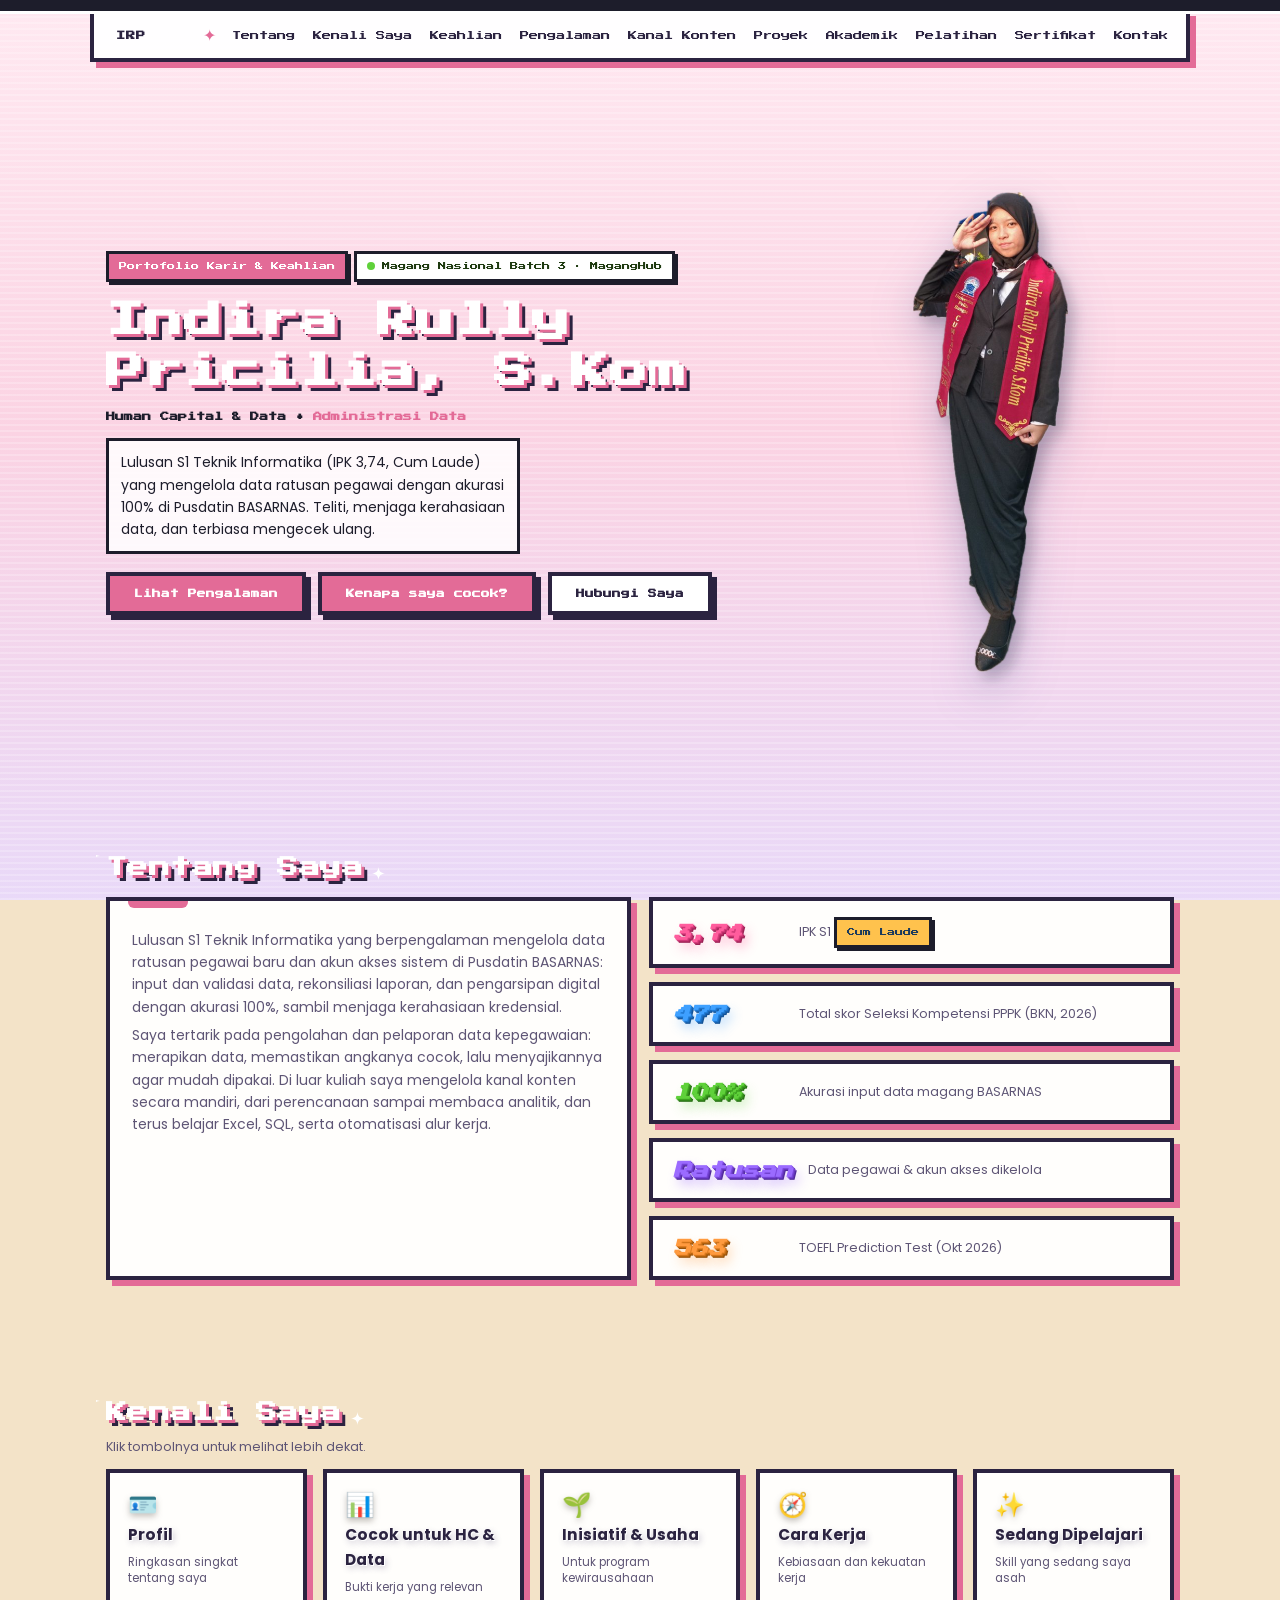
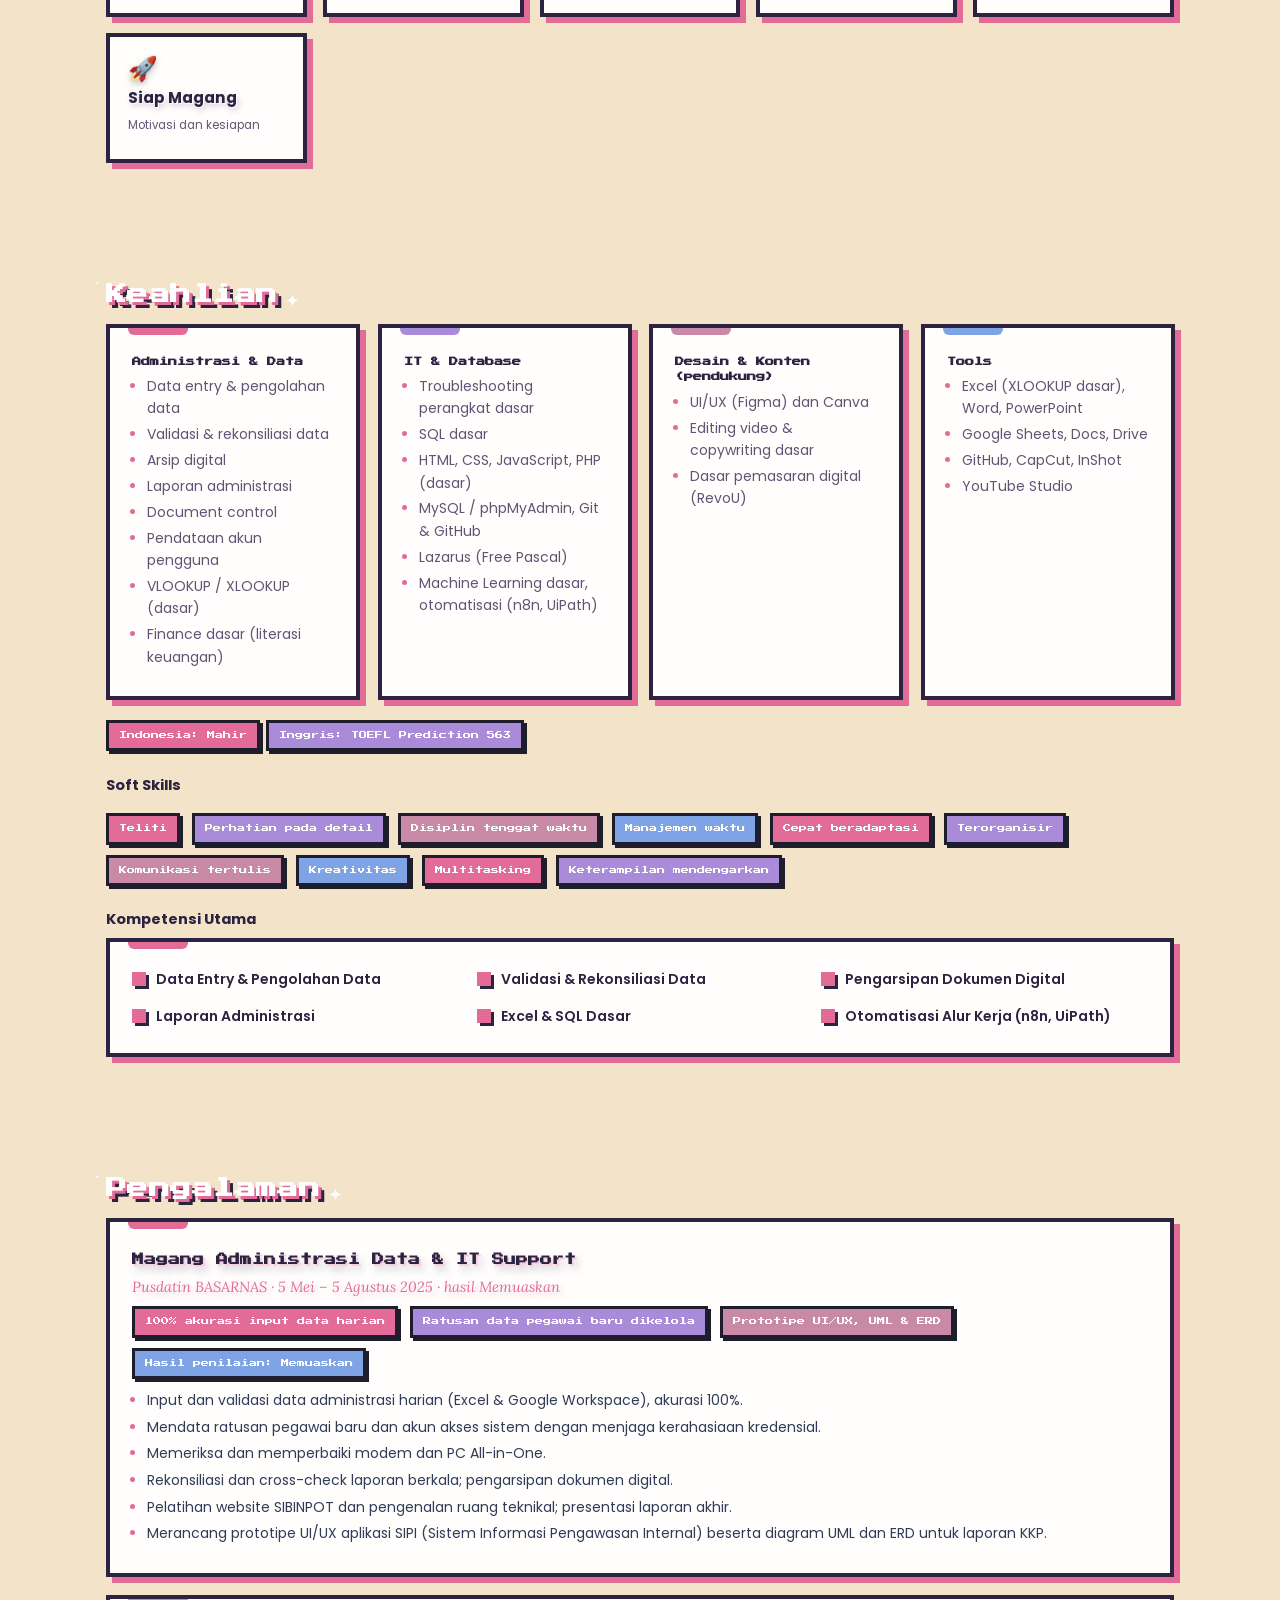
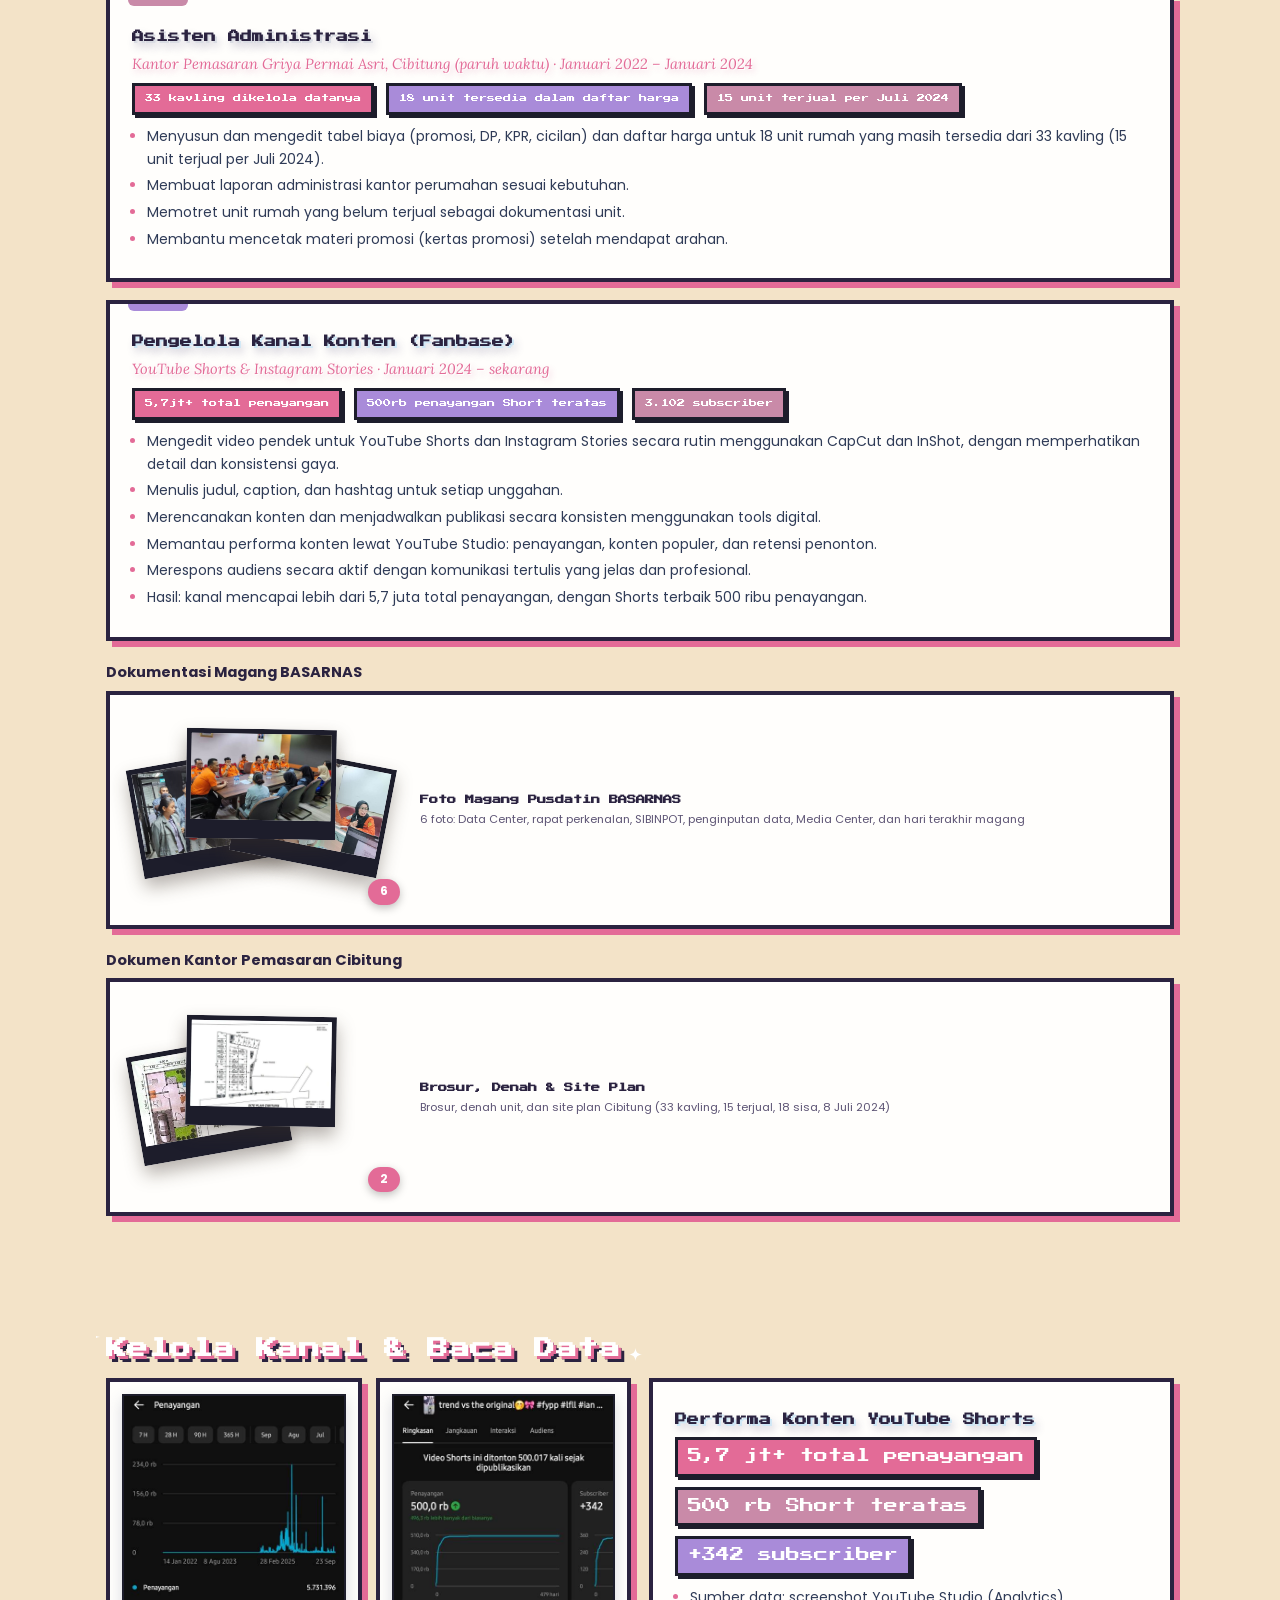
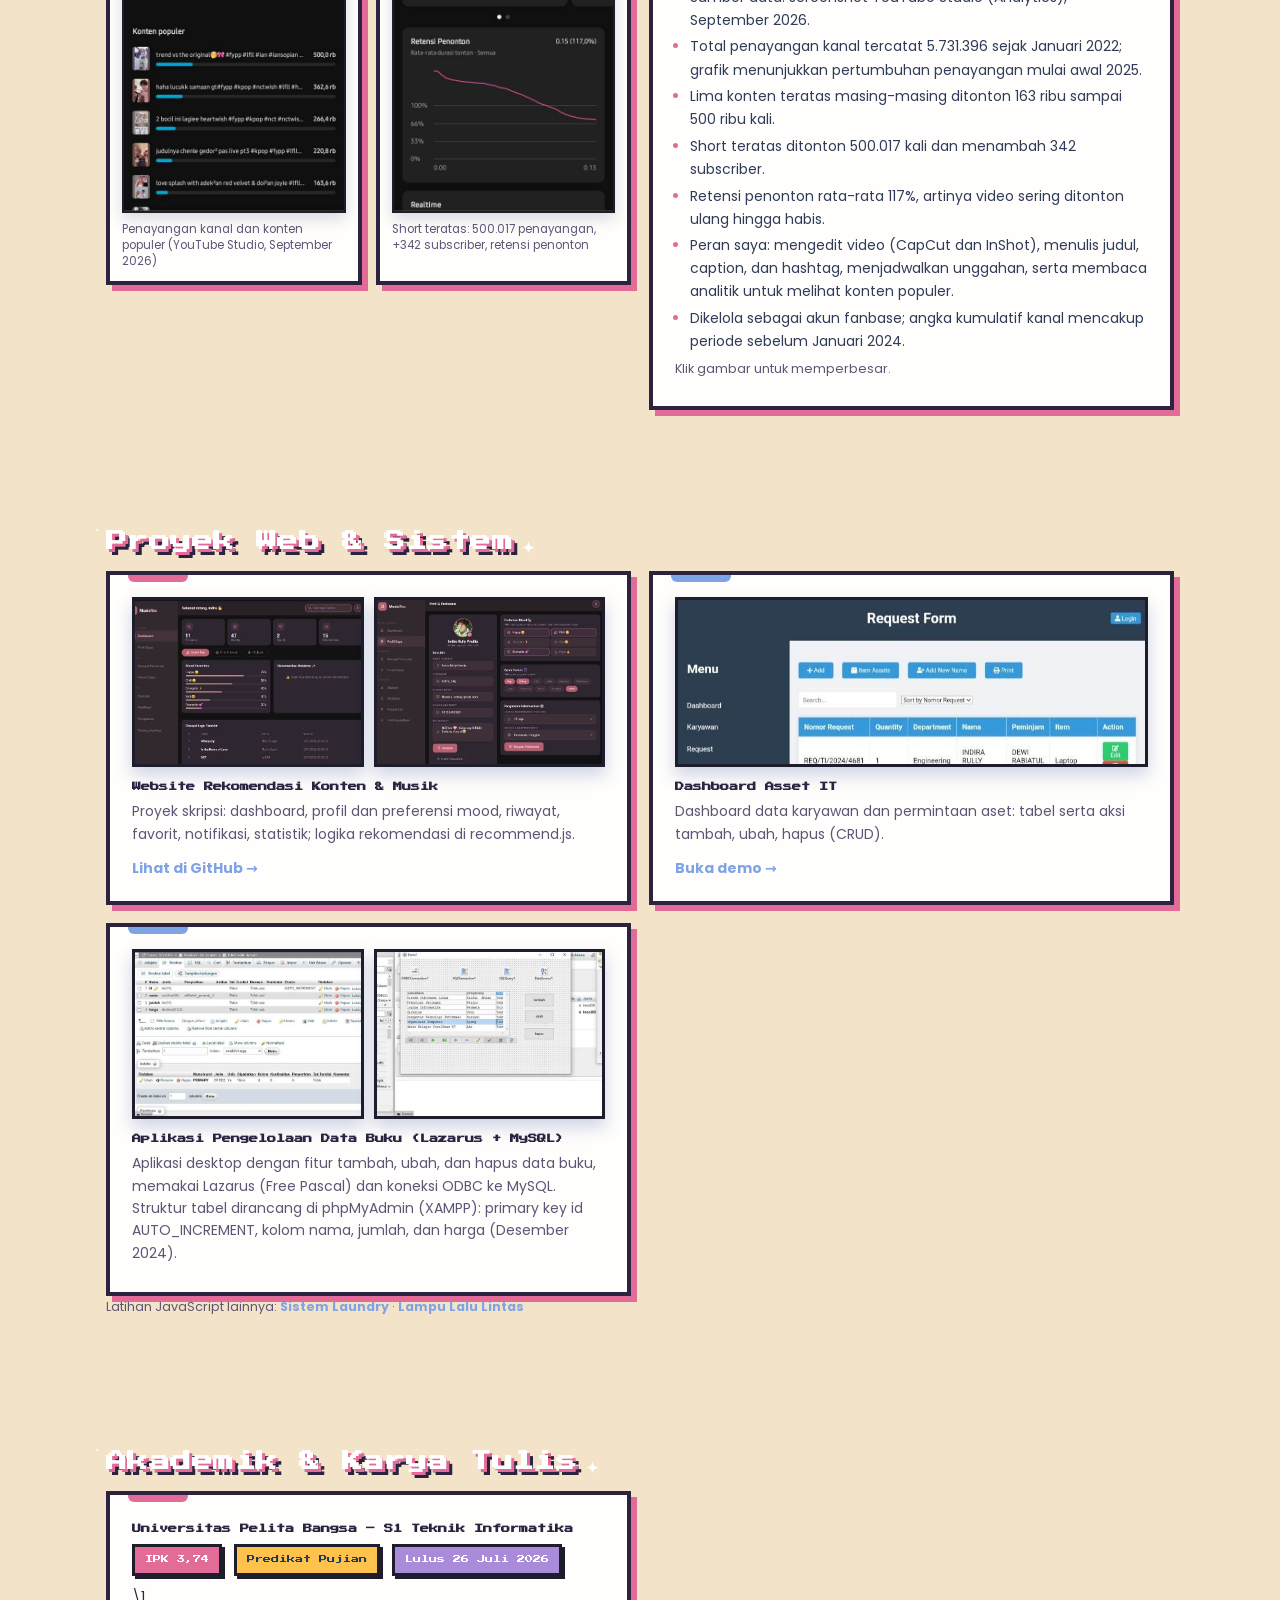
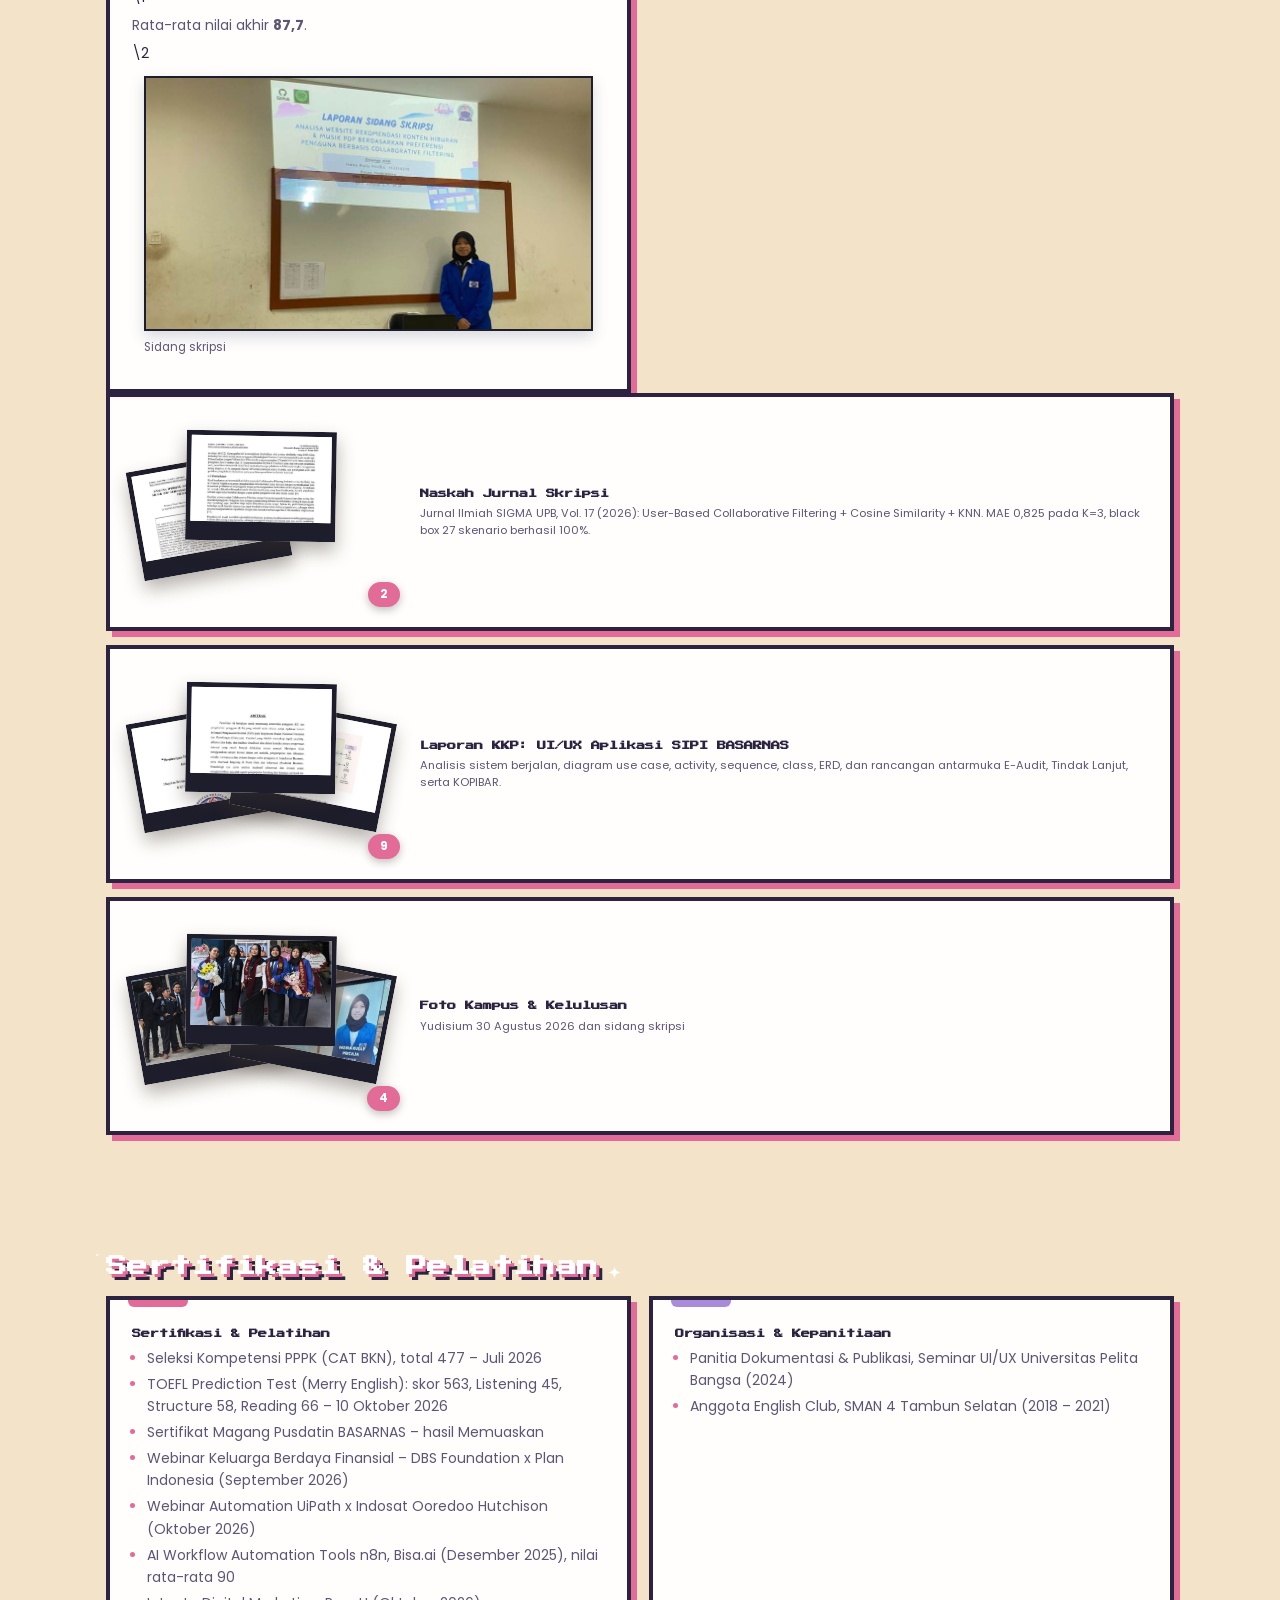
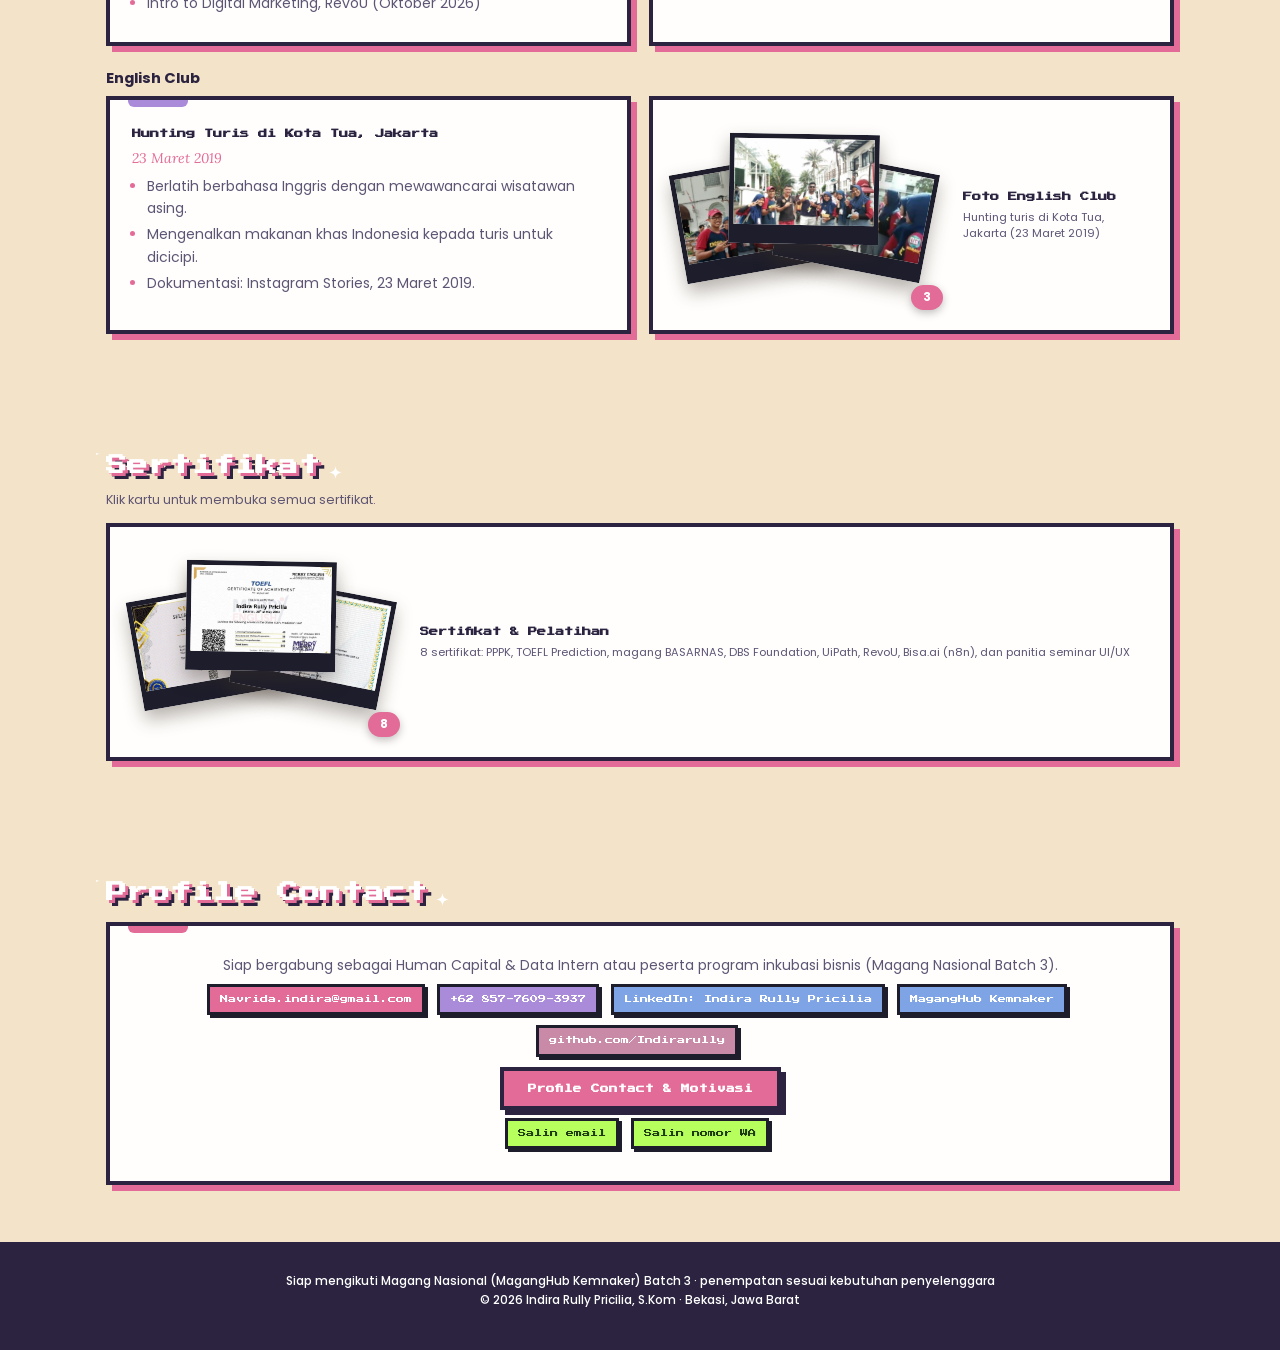
==== commit c8c1a075: "Add files via upload" ====
--- a/index.html
+++ b/index.html
@@ -4,7 +4,7 @@
 <meta charset="UTF-8">
 <meta name="viewport" content="width=device-width, initial-scale=1, viewport-fit=cover">
 <title>Indira Rully Pricilia, S.Kom | Portofolio</title>
-<meta name="description" content="Portofolio Indira Rully Pricilia, S.Kom: Staff Administrasi, Data Entry, IT Support.">
+<meta name="description" content="Portofolio Indira Rully Pricilia, S.Kom: Human Capital &amp; Data, Administrasi Data, IT Support.">
 <link rel="preconnect" href="https://fonts.googleapis.com">
 <link href="https://fonts.googleapis.com/css2?family=Poppins:ital,wght@0,400;0,500;0,700;1,700&family=Lora:ital@1&family=Press+Start+2P&display=swap" rel="stylesheet">
 <link rel="stylesheet" href="style.css">
@@ -13,21 +13,20 @@
 <header class="nav glass">
   <a class="brand" href="#home">IRP</a>
   <button class="deco-btn" type="button" aria-label="Hidupkan atau matikan hiasan" title="Hiasan on/off">&#10022;</button>
-  <button class="bg-btn" type="button" aria-label="Ganti latar belakang" title="Ganti latar">&#127748;</button>
   <button class="burger" aria-label="Menu" aria-expanded="false">&#9776;</button>
   <nav id="menu">
-    <a href="#about">Tentang</a><a href="#kenalan">Kenali Saya</a><a href="#skills">Keahlian</a><a href="#experience">Pengalaman</a><a href="#analytics">Analytics</a><a href="#projects">Proyek</a><a href="#academic">Akademik</a><a href="#learning">Pelatihan</a><a href="#certificates">Sertifikat</a><a href="#contact">Kontak</a>
+    <a href="#about">Tentang</a><a href="#kenalan">Kenali Saya</a><a href="#skills">Keahlian</a><a href="#experience">Pengalaman</a><a href="#analytics">Kanal Konten</a><a href="#projects">Proyek</a><a href="#academic">Akademik</a><a href="#learning">Pelatihan</a><a href="#certificates">Sertifikat</a><a href="#contact">Kontak</a>
   </nav>
 </header>
 
 <main>
 <section id="home" class="hero">
   <div class="hero-text">
-    <span class="chip pink">Portofolio Karir &amp; Keahlian</span><span class="chip open">Open for Magang &middot; MagangHub Kemnaker</span>
+    <span class="chip pink">Portofolio Karir &amp; Keahlian</span><span class="chip open">Magang Nasional Batch 3 &middot; MagangHub</span>
     <h1 class="d3">Indira Rully<br>Pricilia, S.Kom</h1>
-    <p class="roles">Staff Administrasi &bull; <span id="role">Data Entry</span></p>
-    <p class="lead">S1 Teknik Informatika, Universitas Pelita Bangsa (IPK 3,74). Teliti dengan data, terbiasa mengecek ulang, dan cepat mempelajari sistem baru.</p>
-    <div class="cta"><a class="btn" href="#projects">Lihat Proyek</a><a class="btn ghost" href="#contact">Hubungi Saya</a></div>
+    <p class="roles">Human Capital &amp; Data &bull; <span id="role">Validasi Data</span></p>
+    <p class="lead">Lulusan S1 Teknik Informatika (IPK 3,74, Cum Laude) yang mengelola data ratusan pegawai dengan akurasi 100% di Pusdatin BASARNAS. Teliti, menjaga kerahasiaan data, dan terbiasa mengecek ulang.</p>
+    <div class="cta"><a class="btn" href="#experience">Lihat Pengalaman</a><button class="btn" type="button" id="open-fit">Kenapa saya cocok?</button><a class="btn ghost" href="#contact">Hubungi Saya</a></div>
   </div>
   <i class="star s1"></i><i class="star s2"></i><i class="star s3"></i><i class="star s4"></i>
   <img class="hero-photo" src="foto.png" alt="Foto Indira Rully Pricilia, S.Kom">
@@ -37,13 +36,13 @@
   <h2 class="d3">Tentang Saya</h2>
   <div class="grid two">
     <div class="glass card tilt">
-      <p>Saya adalah lulusan S1 Teknik Informatika yang memiliki pengalaman nyata dalam pengelolaan data ratusan pegawai baru serta pengarsipan digital di instansi pemerintah, yaitu magang Pusdatin BASARNAS. Berbekal latar belakang IT, ketelitian tinggi yang teruji, dan kemampuan adaptasi yang cepat terhadap sistem baru.</p><p>Saya berkomitmen untuk mendukung efisiensi kerja tim administrasi perusahaan melalui pengelolaan dokumen yang terorganisir dan bebas kesalahan. Minat di bidang Administrasi dan Finance; content editing adalah yang saya lakukan sehari-hari selama 2 tahun terakhir. Saya mengikuti beberapa pelatihan dan juara akademik saat sekolah.</p>
+      <p>Lulusan S1 Teknik Informatika yang berpengalaman mengelola data ratusan pegawai baru dan akun akses sistem di Pusdatin BASARNAS: input dan validasi data, rekonsiliasi laporan, dan pengarsipan digital dengan akurasi 100%, sambil menjaga kerahasiaan kredensial.</p><p>Saya tertarik pada pengolahan dan pelaporan data kepegawaian: merapikan data, memastikan angkanya cocok, lalu menyajikannya agar mudah dipakai. Di luar kuliah saya mengelola kanal konten secara mandiri, dari perencanaan sampai membaca analitik, dan terus belajar Excel, SQL, serta otomatisasi alur kerja.</p>
     </div>
     <div class="stats">
       <div class="glass stat tilt"><b>3,74</b><span>IPK S1 <em class="chip gold">Cum Laude</em></span></div>
       <div class="glass stat tilt"><b>477</b><span>Total skor Seleksi Kompetensi PPPK (BKN, 2026)</span></div>
       <div class="glass stat tilt"><b>100%</b><span>Akurasi input data magang BASARNAS</span></div>
-      <div class="glass stat tilt"><b>5,7jt+</b><span>Total penayangan kanal YouTube</span></div>
+      <div class="glass stat tilt"><b>Ratusan</b><span>Data pegawai &amp; akun akses dikelola</span></div>
       <div class="glass stat tilt"><b>563</b><span>TOEFL Prediction Test (Okt 2026)</span></div>
     </div>
   </div>
@@ -52,30 +51,22 @@
 <section id="kenalan" class="reveal">
   <h2 class="d3">Kenali Saya</h2>
   <p class="hint">Klik tombolnya untuk melihat lebih dekat.</p>
-  <div class="quick">
-    <button class="qbtn glass tilt c-pink" data-q="bakat" type="button"><i>&#10024;</i><b>Bakat</b><small>Yang paling natural buat saya</small></button>
-    <button class="qbtn glass tilt c-sky" data-q="profil" type="button"><i>&#129706;</i><b>Profil</b><small>Ringkasan singkat tentang saya</small></button>
-    <button class="qbtn glass tilt c-aq" data-q="kerja" type="button"><i>&#129517;</i><b>Cara Kerja</b><small>Kebiasaan dan kekuatan kerja</small></button>
-    <button class="qbtn glass tilt c-lil" data-q="belajar" type="button"><i>&#127793;</i><b>Sedang Dipelajari</b><small>Skill yang sedang saya asah</small></button>
-    <button class="qbtn glass tilt c-sky" data-q="magang" type="button"><i>&#128640;</i><b>Siap Magang</b><small>Motivasi dan kesiapan</small></button>
-  </div>
+  <div class="quick"><button class="qbtn glass tilt c-pink" data-q="profil" type="button"><i>&#129706;</i><b>Profil</b><small>Ringkasan singkat tentang saya</small></button><button class="qbtn glass tilt c-sky" data-q="cocok" type="button"><i>&#128202;</i><b>Cocok untuk HC &amp; Data</b><small>Bukti kerja yang relevan</small></button><button class="qbtn glass tilt c-lil" data-q="inisiatif" type="button"><i>&#127793;</i><b>Inisiatif &amp; Usaha</b><small>Untuk program kewirausahaan</small></button><button class="qbtn glass tilt c-aq" data-q="kerja" type="button"><i>&#129517;</i><b>Cara Kerja</b><small>Kebiasaan dan kekuatan kerja</small></button><button class="qbtn glass tilt c-pink" data-q="belajar" type="button"><i>&#10024;</i><b>Sedang Dipelajari</b><small>Skill yang sedang saya asah</small></button><button class="qbtn glass tilt c-sky" data-q="magang" type="button"><i>&#128640;</i><b>Siap Magang</b><small>Motivasi dan kesiapan</small></button></div>
 </section>
 
 <section id="skills" class="reveal">
   <h2 class="d3">Keahlian</h2>
   <div class="grid four">
-    <div class="glass card tilt c-pink"><h3>Administrasi &amp; Data</h3><ul><li>Data entry &amp; pengolahan data</li><li>Validasi &amp; rekonsiliasi data</li><li>Arsip digital</li><li>Laporan administrasi</li><li>Document control</li><li>Pendataan akun pengguna</li><li>VLOOKUP / XLOOKUP (dasar)</li><li>Menghitung cepat &amp; finance dasar</li></ul></div>
-    <div class="glass card tilt c-aq"><h3>IT &amp; Database</h3><ul><li>Troubleshooting perangkat dasar</li><li>SQL dasar</li><li>HTML, CSS, JavaScript, PHP (dasar)</li><li>MySQL / phpMyAdmin, Git &amp; GitHub</li><li>Lazarus (Free Pascal)</li><li>Machine Learning dasar, AI Workflow (n8n)</li></ul></div>
-    <div class="glass card tilt c-lil"><h3>Desain &amp; Konten</h3><ul><li>UI/UX (Figma)</li><li>Video editing</li><li>Copywriting &amp; caption, content creation</li><li>Desain prototipe &amp; antarmuka, pengujian UX</li><li>Tata letak, teori warna, Canva</li><li>Media sosial &amp; pemasaran digital</li></ul></div>
-    <div class="glass card tilt c-sky"><h3>Tools</h3><ul><li>Excel (XLOOKUP dasar), Word, PowerPoint</li><li>Google Sheets, Docs, Drive</li><li>GitHub, CapCut, InShot, Adobe Photoshop (dasar)</li><li>YouTube Studio</li></ul></div>
+    <div class="glass card tilt c-pink"><h3>Administrasi &amp; Data</h3><ul><li>Data entry &amp; pengolahan data</li><li>Validasi &amp; rekonsiliasi data</li><li>Arsip digital</li><li>Laporan administrasi</li><li>Document control</li><li>Pendataan akun pengguna</li><li>VLOOKUP / XLOOKUP (dasar)</li><li>Finance dasar (literasi keuangan)</li></ul></div>
+    <div class="glass card tilt c-aq"><h3>IT &amp; Database</h3><ul><li>Troubleshooting perangkat dasar</li><li>SQL dasar</li><li>HTML, CSS, JavaScript, PHP (dasar)</li><li>MySQL / phpMyAdmin, Git &amp; GitHub</li><li>Lazarus (Free Pascal)</li><li>Machine Learning dasar, otomatisasi (n8n, UiPath)</li></ul></div>
+    <div class="glass card tilt c-lil"><h3>Desain &amp; Konten (pendukung)</h3><ul><li>UI/UX (Figma) dan Canva</li><li>Editing video &amp; copywriting dasar</li><li>Dasar pemasaran digital (RevoU)</li></ul></div>
+    <div class="glass card tilt c-sky"><h3>Tools</h3><ul><li>Excel (XLOOKUP dasar), Word, PowerPoint</li><li>Google Sheets, Docs, Drive</li><li>GitHub, CapCut, InShot</li><li>YouTube Studio</li></ul></div>
   </div>
-  <p class="langs"><span class="chip pink">Indonesia: Mahir</span><span class="chip aq">Inggris: TOEFL 563 (B2)</span><span class="chip sky">Korea: Dasar</span></p>
-<h3 class="sub">Soft &amp; Hard Skills</h3>
-  <p class="soft"><span class="chip pink">🎵 Musik</span><span class="chip aq">✂️ Editing</span><span class="chip lil">💰 Finance</span><span class="chip sky">🎨 UI/UX Design</span><span class="chip pink">📊 MS Office</span><span class="chip aq">🌐 HTML5</span><span class="chip lil">🖌️ CSS3</span><span class="chip sky">✍️ Menulis</span><span class="chip pink">🗄️ SQL</span><span class="chip aq">🗂️ Administrasi</span><span class="chip lil">💻 Website</span><span class="chip sky">🐘 phpMyAdmin</span><span class="chip pink">⚡ JavaScript</span><span class="chip aq">🔢 Numerikal (menghitung cepat)</span></p>
+  <p class="langs"><span class="chip pink">Indonesia: Mahir</span><span class="chip aq">Inggris: TOEFL Prediction 563</span></p>
 <h3 class="sub">Soft Skills</h3>
   <p class="soft"><span class="chip pink">Teliti</span><span class="chip aq">Perhatian pada detail</span><span class="chip lil">Disiplin tenggat waktu</span><span class="chip sky">Manajemen waktu</span><span class="chip pink">Cepat beradaptasi</span><span class="chip aq">Terorganisir</span><span class="chip lil">Komunikasi tertulis</span><span class="chip sky">Kreativitas</span><span class="chip pink">Multitasking</span><span class="chip aq">Keterampilan mendengarkan</span></p>
   <h3 class="sub">Kompetensi Utama</h3>
-  <div class="glass card tilt c-pink"><ol class="top8"><li>Data Entry &amp; Pengolahan Data</li><li>Validasi &amp; Rekonsiliasi Data</li><li>Pengarsipan Dokumen Digital</li><li>Laporan Administrasi</li><li>Troubleshooting Perangkat Dasar</li><li>SQL, HTML, CSS &amp; JavaScript Dasar</li><li>UI/UX Design (Figma)</li><li>Editing Video &amp; Penulisan Konten</li></ol></div>
+  <div class="glass card tilt c-pink"><ol class="top8"><li>Data Entry &amp; Pengolahan Data</li><li>Validasi &amp; Rekonsiliasi Data</li><li>Pengarsipan Dokumen Digital</li><li>Laporan Administrasi</li><li>Excel &amp; SQL Dasar</li><li>Otomatisasi Alur Kerja (n8n, UiPath)</li></ol></div>
 </section>
 
 <section id="experience" class="reveal">
@@ -83,10 +74,10 @@
   <div class="timeline">
     <article class="glass card tilt c-pink"><h3>Magang Administrasi Data &amp; IT Support</h3><p class="meta">Pusdatin BASARNAS &middot; 5 Mei &ndash; 5 Agustus 2025 &middot; hasil Memuaskan</p>
       <p class="chips"><span class="chip pink">100% akurasi input data harian</span><span class="chip aq">Ratusan data pegawai baru dikelola</span><span class="chip lil">Prototipe UI/UX, UML &amp; ERD</span><span class="chip sky">Hasil penilaian: Memuaskan</span></p>
-      <ul><li>Input dan validasi data administrasi harian (Excel &amp; Google Workspace), akurasi 100%.</li><li>Mendata ratusan pegawai baru beserta akun akses sistem.</li><li>Memeriksa dan memperbaiki modem dan PC All-in-One.</li><li>Rekonsiliasi dan cross-check laporan berkala; pengarsipan dokumen digital.</li><li>Pelatihan website SIBINPOT dan pengenalan ruang teknikal; presentasi laporan akhir.</li><li>Merancang prototipe UI/UX aplikasi SIPI (Sistem Informasi Pengawasan Internal) beserta diagram UML dan ERD untuk laporan KKP.</li></ul></article>
-    <article class="glass card tilt c-lil"><h3>Asisten Administrasi</h3><p class="meta">Kantor Pemasaran Griya Permai Asri, Cibitung (paruh waktu) &middot; Januari 2022 &ndash; Januari 2026</p><p class="chips"><span class="chip pink">33 kavling dikelola datanya</span><span class="chip aq">18 unit tersedia dalam daftar harga</span><span class="chip lil">15 unit terjual per Juli 2024</span></p><ul><li>Menyusun dan mengedit tabel biaya (promosi, DP, KPR, cicilan) dan daftar harga untuk 18 unit rumah yang masih tersedia dari 33 kavling (15 unit terjual per Juli 2024).</li><li>Membuat laporan administrasi kantor perumahan sesuai kebutuhan.</li><li>Memotret unit rumah yang belum terjual sebagai dokumentasi unit.</li><li>Membantu mencetak materi promosi (kertas promosi) setelah mendapat arahan.</li><li>Membantu merawat dan membersihkan unit rumah yang lama belum terjual agar tetap terawat.</li><li>Terbiasa dengan alur kerja administrasi dan layanan konsumen di kantor perumahan melalui pendampingan orang tua.</li><li>Dikerjakan sambil berkuliah.</li></ul></article>
-    <article class="glass card tilt c-aq"><h3>Editor Content Fanbase</h3><p class="meta">YouTube Shorts &amp; Instagram Stories &middot; Januari 2024 &ndash; sekarang</p>
-      <p class="chips"><span class="chip pink">5,7jt+ total penayangan</span><span class="chip aq">500rb penayangan Short teratas</span><span class="chip lil">3.102 subscriber</span><span class="chip sky">394,9rb total suka</span></p>
+      <ul><li>Input dan validasi data administrasi harian (Excel &amp; Google Workspace), akurasi 100%.</li><li>Mendata ratusan pegawai baru dan akun akses sistem dengan menjaga kerahasiaan kredensial.</li><li>Memeriksa dan memperbaiki modem dan PC All-in-One.</li><li>Rekonsiliasi dan cross-check laporan berkala; pengarsipan dokumen digital.</li><li>Pelatihan website SIBINPOT dan pengenalan ruang teknikal; presentasi laporan akhir.</li><li>Merancang prototipe UI/UX aplikasi SIPI (Sistem Informasi Pengawasan Internal) beserta diagram UML dan ERD untuk laporan KKP.</li></ul></article>
+    <article class="glass card tilt c-lil"><h3>Asisten Administrasi</h3><p class="meta">Kantor Pemasaran Griya Permai Asri, Cibitung (paruh waktu) &middot; Januari 2022 &ndash; Januari 2024</p><p class="chips"><span class="chip pink">33 kavling dikelola datanya</span><span class="chip aq">18 unit tersedia dalam daftar harga</span><span class="chip lil">15 unit terjual per Juli 2024</span></p><ul><li>Menyusun dan mengedit tabel biaya (promosi, DP, KPR, cicilan) dan daftar harga untuk 18 unit rumah yang masih tersedia dari 33 kavling (15 unit terjual per Juli 2024).</li><li>Membuat laporan administrasi kantor perumahan sesuai kebutuhan.</li><li>Memotret unit rumah yang belum terjual sebagai dokumentasi unit.</li><li>Membantu mencetak materi promosi (kertas promosi) setelah mendapat arahan.</li></ul></article>
+    <article class="glass card tilt c-aq"><h3>Pengelola Kanal Konten (Fanbase)</h3><p class="meta">YouTube Shorts &amp; Instagram Stories &middot; Januari 2024 &ndash; sekarang</p>
+      <p class="chips"><span class="chip pink">5,7jt+ total penayangan</span><span class="chip aq">500rb penayangan Short teratas</span><span class="chip lil">3.102 subscriber</span></p>
       <ul><li>Mengedit video pendek untuk YouTube Shorts dan Instagram Stories secara rutin menggunakan CapCut dan InShot, dengan memperhatikan detail dan konsistensi gaya.</li><li>Menulis judul, caption, dan hashtag untuk setiap unggahan.</li><li>Merencanakan konten dan menjadwalkan publikasi secara konsisten menggunakan tools digital.</li><li>Memantau performa konten lewat YouTube Studio: penayangan, konten populer, dan retensi penonton.</li><li>Merespons audiens secara aktif dengan komunikasi tertulis yang jelas dan profesional.</li><li>Hasil: kanal mencapai lebih dari 5,7 juta total penayangan, dengan Shorts terbaik 500 ribu penayangan.</li></ul></article>
     
   </div>
@@ -100,14 +91,12 @@
 </section>
 
 <section id="analytics" class="reveal">
-  <h2 class="d3">Content Creator Analytics</h2>
+  <h2 class="d3">Kelola Kanal &amp; Baca Data</h2>
   <div class="grid two">
     <div class="figs"><figure class="glass cert tilt"><img src="yt1.jpg" alt="YouTube Studio: penayangan kanal dan konten populer" loading="lazy"><figcaption>Penayangan kanal dan konten populer (YouTube Studio, September 2026)</figcaption></figure><figure class="glass cert tilt"><img src="yt2.jpg" alt="YouTube Studio: Short teratas" loading="lazy"><figcaption>Short teratas: 500.017 penayangan, +342 subscriber, retensi penonton</figcaption></figure></div>
     <div class="glass card tilt c-aq"><h3>Performa Konten YouTube Shorts</h3><p class="chips"><span class="chip pink">5,7 jt+ total penayangan</span><span class="chip lil">500 rb Short teratas</span><span class="chip aq">+342 subscriber</span></p><ul><li>Sumber data: screenshot YouTube Studio (Analytics), September 2026.</li><li>Total penayangan kanal tercatat 5.731.396 sejak Januari 2022; grafik menunjukkan pertumbuhan penayangan mulai awal 2025.</li><li>Lima konten teratas masing-masing ditonton 163 ribu sampai 500 ribu kali.</li><li>Short teratas ditonton 500.017 kali dan menambah 342 subscriber.</li><li>Retensi penonton rata-rata 117%, artinya video sering ditonton ulang hingga habis.</li><li>Peran saya: mengedit video (CapCut dan InShot), menulis judul, caption, dan hashtag, menjadwalkan unggahan, serta membaca analitik untuk melihat konten populer.</li><li>Dikelola sebagai akun fanbase; angka kumulatif kanal mencakup periode sebelum Januari 2024.</li></ul><p class="hint">Klik gambar untuk memperbesar.</p></div>
   </div>
-<h3 class="sub editing-h">Bukti Editing</h3>
-  <button class="playlist glass tilt" data-pl="editing" data-theme="sky" type="button"><span class="stack"><img src="edit3.jpg" alt=""><img src="edit9.jpg" alt=""><em>5</em></span><span class="pl-info"><b>Bukti Editing</b><small>Lima tangkapan layar pilihan: ringkasan kanal, penayangan, Short teratas, contoh Shorts, dan proses edit di InShot</small></span></button>
-  <script type="application/json" id="pl-editing">[{"src": "edit3.jpg", "cap": "YouTube Studio: ringkasan kanal (3.102 subscriber, 394,9rb total suka)"}, {"src": "edit10.jpg", "cap": "Penayangan kanal 5.731.396 (YouTube Studio)"}, {"src": "edit9.jpg", "cap": "Short teratas: 500,0rb penayangan, +342 subscriber"}, {"src": "edit5.jpg", "cap": "Contoh Shorts hasil editan"}, {"src": "edit11.jpg", "cap": "Proses editing di InShot"}]</script>
+
 </section>
 
 <section id="projects" class="reveal">
@@ -117,39 +106,33 @@
       <h3>Website Rekomendasi Konten &amp; Musik</h3><p>Proyek skripsi: dashboard, profil dan preferensi mood, riwayat, favorit, notifikasi, statistik; logika rekomendasi di recommend.js.</p>
       <a class="link" href="https://github.com/Indirarully/Website-Musik-Konten-Hiburan" target="_blank" rel="noopener">Lihat di GitHub &rarr;</a></article>
     <article class="glass card tilt c-sky"><div class="shots"><img src="req.jpg" alt="Dashboard Asset IT" loading="lazy"></div>
-      <h3>Dashboard Asset IT</h3><p>Dashboard karyawan dengan menu Dashboard, Karyawan, Request, dan Result, lengkap dengan tabel dan aksi edit/hapus.</p>
+      <h3>Dashboard Asset IT</h3><p>Dashboard data karyawan dan permintaan aset: tabel serta aksi tambah, ubah, hapus (CRUD).</p>
       <a class="link" href="https://indirarully.github.io/Webdashboard2/" target="_blank" rel="noopener">Buka demo &rarr;</a></article>
-    <article class="glass card tilt c-aq"><div class="shots"><img src="laundry.jpg" alt="Sistem Laundry" loading="lazy"></div>
-      <h3>Sistem Laundry Profesional</h3><p>Simulasi 4 mesin cuci: order, layanan dan harga per kg, antrian, dan total pendapatan.</p>
-      <a class="link" href="https://indirarully.github.io/Washing-Machine-1/" target="_blank" rel="noopener">Buka demo &rarr;</a></article>
-    <article class="glass card tilt c-lil"><div class="shots"><img src="lalin.jpg" alt="Lampu Lalu Lintas" loading="lazy"></div>
-      <h3>Simulasi Lampu Lalu Lintas</h3><p>Simulasi persimpangan 3 titik: mode otomatis atau manual, timer, dan statistik jumlah mobil.</p>
-      <a class="link" href="https://indirarully.github.io/Lalin-lamp/" target="_blank" rel="noopener">Buka demo &rarr;</a></article>
+    
     <article class="glass card tilt c-sky"><div class="shots"><img src="db1.jpg" alt="phpMyAdmin: struktur tabel" loading="lazy"><img src="db2.jpg" alt="Lazarus: form CRUD" loading="lazy"></div>
       <h3>Aplikasi Pengelolaan Data Buku (Lazarus + MySQL)</h3><p>Aplikasi desktop dengan fitur tambah, ubah, dan hapus data buku, memakai Lazarus (Free Pascal) dan koneksi ODBC ke MySQL. Struktur tabel dirancang di phpMyAdmin (XAMPP): primary key id AUTO_INCREMENT, kolom nama, jumlah, dan harga (Desember 2024).</p></article>
   </div>
-</section>
+<p class="hint">Latihan JavaScript lainnya: <a class="link" href="https://indirarully.github.io/Washing-Machine-1/" target="_blank" rel="noopener">Sistem Laundry</a> &middot; <a class="link" href="https://indirarully.github.io/Lalin-lamp/" target="_blank" rel="noopener">Lampu Lalu Lintas</a></p></section>
 
 <section id="academic" class="reveal">
   <h2 class="d3">Akademik &amp; Karya Tulis</h2>
   <div class="grid two">
     <div class="glass card tilt c-pink"><h3>Universitas Pelita Bangsa &ndash; S1 Teknik Informatika</h3><p class="chips"><span class="chip pink">IPK 3,74</span><span class="chip gold">Predikat Pujian</span><span class="chip aq">Lulus 26 Juli 2026</span></p>
-      <h3 class="sub">SMAN 4 Tambun Selatan (IPA)</h3><p>Rata-rata nilai ujian sekolah <b>87,71</b>. Nilai per mata pelajaran:</p><p class="chips"><span class="chip pink">Agama 90</span><span class="chip aq">PKn 88</span><span class="chip lil">B. Indonesia 88</span><span class="chip sky">Matematika 91</span><span class="chip pink">Sejarah 87</span><span class="chip aq">B. Inggris 85</span><span class="chip lil">Seni Budaya 88</span><span class="chip sky">PJOK 88</span><span class="chip pink">Prakarya 86</span><span class="chip aq">B. Sunda 88</span><span class="chip lil">Mat. Peminatan 91</span><span class="chip sky">Biologi 89</span><span class="chip pink">Fisika 86</span><span class="chip aq">Kimia 84</span></p>
-      <div class="figs mini"><figure class="cert"><img src="sidang.jpg" alt="Sidang skripsi" loading="lazy"><figcaption>Sidang skripsi</figcaption></figure><figure class="cert"><img src="piagam.jpg" alt="Piagam Siswa Berprestasi" loading="lazy"><figcaption>Piagam Siswa Berprestasi, SMP Islam Putradarma</figcaption></figure></div></div>
+      \1<p>Rata-rata nilai akhir <b>87,7</b>.</p>\2<figure class="cert"><img src="sidang.jpg" alt="Sidang skripsi" loading="lazy"><figcaption>Sidang skripsi</figcaption></figure></div></div>
     <div class="plgrid">
       <button class="playlist glass tilt" data-pl="jurnal" data-theme="lil" type="button"><span class="stack"><img src="jur_1.jpg" alt=""><img src="jur_5.jpg" alt=""><em>2</em></span><span class="pl-info"><b>Naskah Jurnal Skripsi</b><small>Jurnal Ilmiah SIGMA UPB, Vol. 17 (2026): User-Based Collaborative Filtering + Cosine Similarity + KNN. MAE 0,825 pada K=3, black box 27 skenario berhasil 100%.</small></span></button>
       <button class="playlist glass tilt" data-pl="kkp" data-theme="sky" type="button"><span class="stack"><img src="kkp_1.jpg" alt=""><img src="kkp_30.jpg" alt=""><em>9</em></span><span class="pl-info"><b>Laporan KKP: UI/UX Aplikasi SIPI BASARNAS</b><small>Analisis sistem berjalan, diagram use case, activity, sequence, class, ERD, dan rancangan antarmuka E-Audit, Tindak Lanjut, serta KOPIBAR.</small></span></button>
-      <button class="playlist glass tilt" data-pl="kampus" data-theme="aq" type="button"><span class="stack"><img src="y2.jpg" alt=""><img src="sd1.jpg" alt=""><em>7</em></span><span class="pl-info"><b>Foto Kampus &amp; Kelulusan</b><small>Yudisium 30 Agustus 2026, sidang skripsi, UAS semester 7, dan kuliah bersama teman-teman</small></span></button>
+      <button class="playlist glass tilt" data-pl="kampus" data-theme="aq" type="button"><span class="stack"><img src="y2.jpg" alt=""><img src="sd1.jpg" alt=""><em>7</em></span><span class="pl-info"><b>Foto Kampus &amp; Kelulusan</b><small>Yudisium 30 Agustus 2026 dan sidang skripsi</small></span></button>
     </div>
   </div>
-  <script type="application/json" id="pl-kampus">[{"src": "y1.jpg", "cap": "Yudisium 30 Agustus 2026 bersama teman-teman"}, {"src": "y2.jpg", "cap": "Yudisium 30 Agustus 2026"}, {"src": "sd1.jpg", "cap": "Sidang skripsi: Analisa Website Rekomendasi Konten Hiburan dan Musik Pop"}, {"src": "sd2.jpg", "cap": "Setelah sidang skripsi"}, {"src": "uas.jpg", "cap": "UAS Semester 7 bersama dosen dan teman-teman"}, {"src": "wk.jpg", "cap": "Kuliah weekend bersama teman-teman"}, {"src": "cake.jpg", "cap": "Bersama teman-teman kuliah"}]</script><script type="application/json" id="pl-jurnal">[{"src": "jur_1.jpg", "cap": "Naskah jurnal: judul dan abstrak"}, {"src": "jur_5.jpg", "cap": "Naskah jurnal: hasil (MAE 0,825 pada K=3) dan kesimpulan"}]</script><script type="application/json" id="pl-kkp">[{"src": "kkp_1.jpg", "cap": "Sampul Laporan KKP: Perancangan UI/UX Aplikasi SIPI BASARNAS"}, {"src": "kkp_5.jpg", "cap": "Abstrak"}, {"src": "kkp_26.jpg", "cap": "Use Case Diagram dan Activity Diagram"}, {"src": "kkp_28.jpg", "cap": "Class Diagram"}, {"src": "kkp_29.jpg", "cap": "ERD SIPI (normalisasi 3NF)"}, {"src": "kkp_30.jpg", "cap": "Rancangan UI: portal SIPI Inspektorat (E-Audit, Tindak Lanjut, KOPIBAR)"}, {"src": "kkp_31.jpg", "cap": "Rancangan UI: login dan beranda"}, {"src": "kkp_32.jpg", "cap": "Rancangan UI: form Tindak Lanjut dan grafik monitoring KOPIBAR"}, {"src": "kkp_33.jpg", "cap": "Rancangan UI: pilih auditor dan konsultasi chat KOPIBAR"}]</script>
+  <script type="application/json" id="pl-kampus">[{"src": "y1.jpg", "cap": "Yudisium 30 Agustus 2026 bersama teman-teman"}, {"src": "y2.jpg", "cap": "Yudisium 30 Agustus 2026"}, {"src": "sd1.jpg", "cap": "Sidang skripsi: Analisa Website Rekomendasi Konten Hiburan dan Musik Pop"}, {"src": "sd2.jpg", "cap": "Setelah sidang skripsi"}]</script><script type="application/json" id="pl-jurnal">[{"src": "jur_1.jpg", "cap": "Naskah jurnal: judul dan abstrak"}, {"src": "jur_5.jpg", "cap": "Naskah jurnal: hasil (MAE 0,825 pada K=3) dan kesimpulan"}]</script><script type="application/json" id="pl-kkp">[{"src": "kkp_1.jpg", "cap": "Sampul Laporan KKP: Perancangan UI/UX Aplikasi SIPI BASARNAS"}, {"src": "kkp_5.jpg", "cap": "Abstrak"}, {"src": "kkp_26.jpg", "cap": "Use Case Diagram dan Activity Diagram"}, {"src": "kkp_28.jpg", "cap": "Class Diagram"}, {"src": "kkp_29.jpg", "cap": "ERD SIPI (normalisasi 3NF)"}, {"src": "kkp_30.jpg", "cap": "Rancangan UI: portal SIPI Inspektorat (E-Audit, Tindak Lanjut, KOPIBAR)"}, {"src": "kkp_31.jpg", "cap": "Rancangan UI: login dan beranda"}, {"src": "kkp_32.jpg", "cap": "Rancangan UI: form Tindak Lanjut dan grafik monitoring KOPIBAR"}, {"src": "kkp_33.jpg", "cap": "Rancangan UI: pilih auditor dan konsultasi chat KOPIBAR"}]</script>
 </section>
 
 <section id="learning" class="reveal">
-  <h2 class="d3">Pelatihan &amp; Penghargaan</h2>
+  <h2 class="d3">Sertifikasi &amp; Pelatihan</h2>
   <div class="grid two">
-    <div class="glass card tilt c-pink"><h3>Sertifikasi &amp; Pelatihan</h3><ul><li>Seleksi Kompetensi PPPK (CAT BKN), total 477 &ndash; Juli 2026</li><li>TOEFL Prediction Test (Merry English): skor 563, Listening 45, Structure 58, Reading 66 &ndash; 10 Oktober 2026</li><li>Sertifikat Magang Pusdatin BASARNAS &ndash; hasil Memuaskan</li><li>Webinar Keluarga Berdaya Finansial &ndash; DBS Foundation x Plan Indonesia (September 2026)</li><li>Webinar Automation UiPath x Indosat Ooredoo Hutchison (Oktober 2026)</li></ul></div>
-    <div class="glass card tilt c-aq"><h3>Penghargaan &amp; Kepanitiaan</h3><ul><li>Juara 2 Cerdas Cermat, SMP Putradarma Islamic School (2016)</li><li>Juara 1 Akademik berturut-turut, SMP (2018)</li><li>Siswa Berprestasi, SMP Islam Putradarma</li><li>Panitia Dokumentasi &amp; Publikasi, Seminar UI/UX Universitas Pelita Bangsa (2024)</li></ul></div>
+    <div class="glass card tilt c-pink"><h3>Sertifikasi &amp; Pelatihan</h3><ul><li>Seleksi Kompetensi PPPK (CAT BKN), total 477 &ndash; Juli 2026</li><li>TOEFL Prediction Test (Merry English): skor 563, Listening 45, Structure 58, Reading 66 &ndash; 10 Oktober 2026</li><li>Sertifikat Magang Pusdatin BASARNAS &ndash; hasil Memuaskan</li><li>Webinar Keluarga Berdaya Finansial &ndash; DBS Foundation x Plan Indonesia (September 2026)</li><li>Webinar Automation UiPath x Indosat Ooredoo Hutchison (Oktober 2026)</li><li>AI Workflow Automation Tools n8n, Bisa.ai (Desember 2025), nilai rata-rata 90</li><li>Intro to Digital Marketing, RevoU (Oktober 2026)</li></ul></div>
+    <div class="glass card tilt c-aq"><h3>Organisasi &amp; Kepanitiaan</h3><ul><li>Panitia Dokumentasi &amp; Publikasi, Seminar UI/UX Universitas Pelita Bangsa (2024)</li><li>Anggota English Club, SMAN 4 Tambun Selatan (2018 &ndash; 2021)</li></ul></div>
   </div>
 <h3 class="sub">English Club</h3>
   <div class="grid two">
@@ -162,21 +145,21 @@
 <section id="certificates" class="reveal">
   <h2 class="d3">Sertifikat</h2>
   <p class="hint">Klik kartu untuk membuka semua sertifikat.</p>
-  <button class="playlist glass tilt" data-pl="certs" data-theme="pink" type="button"><span class="stack"><img src="c_pppk.jpg" alt=""><img src="c_toefl.jpg" alt=""><em>10</em></span><span class="pl-info"><b>Sertifikat &amp; Pelatihan</b><small>10 sertifikat dan penghargaan: PPPK, TOEFL Prediction, magang BASARNAS, DBS Foundation, UiPath, RevoU, Bisa.ai (n8n), Korean Online Class, panitia seminar UI/UX, dan piagam Siswa Berprestasi</small></span></button>
-  <script type="application/json" id="pl-certs">[{"src": "c_pppk.jpg", "cap": "Seleksi Kompetensi PPPK (BKN), total skor 477 - 20 Juli 2026"}, {"src": "c_toefl.jpg", "cap": "TOEFL Prediction Test, Merry English (Kediri) - skor 563, 10 Oktober 2026"}, {"src": "c_bsn.jpg", "cap": "Sertifikat Magang Pusdatin BASARNAS - hasil Memuaskan (2025)"}, {"src": "c_dbs.jpg", "cap": "Webinar Keluarga Berdaya Finansial - DBS Foundation x Plan Indonesia (26 Sept 2026)"}, {"src": "c_uipath.jpg", "cap": "Automation Webinar UiPath x Indosat Ooredoo Hutchison (2 Okt 2026)"}, {"src": "c_korea.jpg", "cap": "Korean Online Class, Selvopment Space (September 2021), nilai 90/100"}, {"src": "c_semu.jpg", "cap": "Panitia Dokumentasi & Publikasi, Seminar UI/UX - Universitas Pelita Bangsa (16 Juni 2024)"}, {"src": "c_revou.jpg", "cap": "Intro to Digital Marketing, Mini Course RevoU (5-9 Oktober 2026)"}, {"src": "c_n8n.jpg", "cap": "AI Workflow Automation Tools n8n, Bisa.ai (24 Desember 2025), nilai rata-rata 90"}, {"src": "piagam.jpg", "cap": "Piagam Siswa Berprestasi, SMP Islam Putradarma"}]</script>
+  <button class="playlist glass tilt" data-pl="certs" data-theme="pink" type="button"><span class="stack"><img src="c_pppk.jpg" alt=""><img src="c_toefl.jpg" alt=""><em>10</em></span><span class="pl-info"><b>Sertifikat &amp; Pelatihan</b><small>8 sertifikat: PPPK, TOEFL Prediction, magang BASARNAS, DBS Foundation, UiPath, RevoU, Bisa.ai (n8n), dan panitia seminar UI/UX</small></span></button>
+  <script type="application/json" id="pl-certs">[{"src": "c_pppk.jpg", "cap": "Seleksi Kompetensi PPPK (BKN), total skor 477 - 20 Juli 2026"}, {"src": "c_toefl.jpg", "cap": "TOEFL Prediction Test, Merry English (Kediri) - skor 563, 10 Oktober 2026"}, {"src": "c_bsn.jpg", "cap": "Sertifikat Magang Pusdatin BASARNAS - hasil Memuaskan (2025)"}, {"src": "c_dbs.jpg", "cap": "Webinar Keluarga Berdaya Finansial - DBS Foundation x Plan Indonesia (26 Sept 2026)"}, {"src": "c_uipath.jpg", "cap": "Automation Webinar UiPath x Indosat Ooredoo Hutchison (2 Okt 2026)"}, {"src": "c_semu.jpg", "cap": "Panitia Dokumentasi & Publikasi, Seminar UI/UX - Universitas Pelita Bangsa (16 Juni 2024)"}, {"src": "c_revou.jpg", "cap": "Intro to Digital Marketing, Mini Course RevoU (5-9 Oktober 2026)"}, {"src": "c_n8n.jpg", "cap": "AI Workflow Automation Tools n8n, Bisa.ai (24 Desember 2025), nilai rata-rata 90"}]</script>
 </section>
 
 <section id="contact" class="reveal">
   <h2 class="d3">Profile Contact</h2>
   <div class="glass card contact">
-    <p>Siap bergabung sebagai Staff Administrasi, Data Entry, atau IT Support.</p>
+    <p>Siap bergabung sebagai Human Capital &amp; Data Intern atau peserta program inkubasi bisnis (Magang Nasional Batch 3).</p>
     <p class="chips"><a class="chip pink" href="mailto:Navrida.indira@gmail.com">Navrida.indira@gmail.com</a><a class="chip aq" href="https://wa.me/6285776093937" target="_blank" rel="noopener">+62 857-7609-3937</a><a class="chip sky" href="https://www.linkedin.com/in/indira-rully-pricilia-56661528b" target="_blank" rel="noopener">LinkedIn: Indira Rully Pricilia</a><a class="chip sky" href="https://maganghub.kemnaker.go.id" target="_blank" rel="noopener">MagangHub Kemnaker</a><a class="chip lil" href="https://github.com/Indirarully" target="_blank" rel="noopener">github.com/Indirarully</a></p>
-    <p class="actions"><button class="btn" type="button" id="open-contact">Profile Contact &amp; Motivasi</button><a class="btn ghost" href="CV_ATS_Admin_Indira_Rully_Pricilia.pdf" download>Unduh CV (ATS, 1 hal)</a><a class="btn ghost" href="CV_Revisi_Indira_Rully_Pricilia.pdf" download>Unduh CV lengkap</a></p>
+    <p class="actions"><button class="btn" type="button" id="open-contact">Profile Contact &amp; Motivasi</button></p>
     <p class="chips"><button class="chip lime" data-copy="Navrida.indira@gmail.com" type="button">Salin email</button><button class="chip lime" data-copy="+6285776093937" type="button">Salin nomor WA</button></p>
   </div>
 </section>
 </main>
-<footer>Siap mengikuti Program MagangHub Kemnaker &middot; penempatan sesuai kebutuhan perusahaan<br>&copy; <span id="year"></span> Indira Rully Pricilia, S.Kom &middot; Bekasi, Jawa Barat<br>&#10022; made with NCTzen vibes &#10022;</footer>
+<footer>Siap mengikuti Magang Nasional (MagangHub Kemnaker) Batch 3 &middot; penempatan sesuai kebutuhan penyelenggara<br>&copy; <span id="year"></span> Indira Rully Pricilia, S.Kom &middot; Bekasi, Jawa Barat</footer>
 <script src="script.js"></script>
 </body>
 </html>
--- a/style.css
+++ b/style.css
@@ -2,7 +2,7 @@
 *,*::before,*::after{box-sizing:border-box}
 html{scroll-behavior:smooth;scroll-padding-top:70px}
 body{margin:0;font-family:'Poppins',system-ui,-apple-system,Segoe UI,Roboto,sans-serif;color:var(--ink);background-color:var(--bg);line-height:1.6}
-body::before{content:"";position:fixed;inset:0;z-index:-1;pointer-events:none;background:linear-gradient(var(--ov),var(--ov)),url(bg_pasir_langit.jpg) center/cover no-repeat}
+body::before{content:"";position:fixed;inset:0;z-index:-1;pointer-events:none;background:linear-gradient(var(--ov),var(--ov)),none}
 img{max-width:100%;display:block}
 a{color:inherit}
 .glass{background:var(--glass);border:1.5px solid var(--line);backdrop-filter:blur(14px);-webkit-backdrop-filter:blur(14px);border-radius:20px;box-shadow:0 10px 30px rgba(80,100,180,.18)}
@@ -137,9 +137,6 @@
 .stat:nth-child(2) b{color:#3EA0FF;text-shadow:1px 1px 0 #1F7BD6,2px 2px 0 #1A66B5,3px 3px 0 #145294,5px 8px 12px rgba(62,160,255,.45)}
 .stat:nth-child(3) b{color:#5FD13A;text-shadow:1px 1px 0 #3FA821,2px 2px 0 #328A1A,3px 3px 0 #276F14,5px 8px 12px rgba(95,209,58,.45)}
 .soft .chip{box-shadow:0 4px 0 rgba(88,78,66,.28),0 9px 15px rgba(70,60,50,.32)}
-body[data-bg="senja"]::before{background:url(bg_senja.jpg) center/cover no-repeat}
-body[data-bg="malam"]::before{background:url(bg_malam.jpg) center/cover no-repeat}
-body[data-bg="padang"]::before{background:url(bg_padang.jpg) center/cover no-repeat}
 body[data-bg="senja"] .hero-text,body[data-bg="malam"] .hero-text,body[data-bg="senja"] .roles,body[data-bg="malam"] .roles,body[data-bg="senja"] footer,body[data-bg="malam"] footer,body[data-bg="senja"] .hint,body[data-bg="malam"] .hint{color:#fff;text-shadow:0 2px 6px rgba(0,0,0,.5)}
 body[data-bg="senja"] .lead,body[data-bg="malam"] .lead{color:#EEF2FF}
 .brand{background:none;border:0;cursor:pointer;color:inherit;font:inherit;font-weight:700;letter-spacing:.1em;position:relative;padding:4px 14px 4px 4px;text-decoration:none}
@@ -184,7 +181,6 @@
 .toast{position:fixed;left:50%;bottom:26px;transform:translate(-50%,20px);z-index:80;background:#2E3A52;color:#fff;padding:9px 18px;border-radius:999px;font-size:.85rem;opacity:0;transition:.3s;pointer-events:none}.toast.show{opacity:1;transform:translate(-50%,0)}
 .px{display:none;position:absolute;left:var(--l,50%);bottom:-40px;width:var(--s,28px);image-rendering:pixelated;animation:pxup var(--d,18s) linear infinite;animation-delay:var(--dl,0s)}
 @keyframes pxup{from{transform:translateY(0)}to{transform:translateY(-115vh)}}
-body[data-bg="game"]::before{background:url(bg_game.png) center/cover no-repeat;image-rendering:pixelated}
 body[data-bg="game"] .glass{border:4px solid #1d1d2b;border-radius:0;box-shadow:6px 6px 0 #1d1d2b;background:rgba(255,255,255,.94);backdrop-filter:none;-webkit-backdrop-filter:none}
 body[data-bg="game"] .nav{border-radius:0}
 body[data-bg="game"] .card::after,body[data-bg="game"] .playlist::after,body[data-bg="game"] .ribbon{display:none}
@@ -231,3 +227,28 @@
 .pl-body ul{margin:.3em 0 .6em;padding-left:1.2em}.pl-body li{margin:.35em 0}
 .pl-body .kv{display:grid;grid-template-columns:130px 1fr;gap:6px 14px}.pl-body .kv b{color:var(--t)}
 .pl-body .btnrow{display:flex;flex-wrap:wrap;gap:10px;margin-top:10px}
+
+:root{--ink:#2B2340;--soft:#5E5575;--pink:#E36B97;--aq:#A98BD9;--lil:#C98AA8;--sky:#7FA4E6;--side:#E36B97}
+body[data-bg="game"]::before{background:repeating-linear-gradient(0deg,rgba(255,255,255,.22) 0 2px,transparent 2px 6px),linear-gradient(180deg,#FFE9F1,#FBD3E3 48%,#E9D9F8);image-rendering:auto}
+body[data-bg="game"] .glass{box-shadow:6px 6px 0 #E36B97;border-color:#2B2340}
+body[data-bg="game"] .btn{background:#E36B97;color:#fff;border-color:#2B2340;box-shadow:5px 5px 0 #2B2340;cursor:pointer}
+body[data-bg="game"] .btn.ghost{background:#fff;color:#2B2340}
+body[data-bg="game"] h1.d3,body[data-bg="game"] h2.d3,body[data-bg="game"] .pl-title{text-shadow:3px 3px 0 #E36B97,6px 6px 0 #2B2340}
+body[data-bg="game"] footer{background:#2B2340}
+body[data-bg="game"] .prog i{background:repeating-linear-gradient(90deg,#E36B97 0 10px,#F7A6C2 10px 12px)}
+.px,body[data-bg="game"] .px{display:block;bottom:auto;top:-40px;animation:pxfall var(--d,18s) linear infinite;animation-delay:var(--dl,0s)}
+@keyframes pxfall{0%{transform:translate(0,0) rotate(0)}50%{transform:translate(44px,55vh) rotate(180deg)}100%{transform:translate(-12px,115vh) rotate(360deg)}}
+.pl-modal,.lb{--t:#E36B97;--t2:#FFC2D8;background:linear-gradient(135deg,#FFE3EE,#F7B6CF 55%,#CDB8F5)}
+.pl-box{border:4px solid #2B2340;border-radius:0;box-shadow:8px 8px 0 #E36B97;animation:pxpop .4s steps(6) both}
+.pl-box::before{display:none}.pl-stage img,.lb img{border-radius:0;border:4px solid #2B2340;box-shadow:6px 6px 0 #E36B97}
+.pl-nav,.pl-close{border-radius:0;background:#fff;color:#2B2340;border:3px solid #2B2340}
+@keyframes pxpop{0%{transform:scale(.6);opacity:0}70%{transform:scale(1.04);opacity:1}100%{transform:none}}
+.reveal h2.d3{clip-path:inset(-10px 100% -20px -10px);transition:clip-path .7s steps(12)}
+.reveal.in h2.d3{clip-path:inset(-10px -30px -20px -10px)}
+.reveal.in .card{animation:cardin .5s steps(5) backwards}
+@keyframes cardin{from{transform:translateY(16px);opacity:0}}
+.top8 li::before{content:"";width:14px;height:14px;border-radius:0;background:#E36B97;box-shadow:3px 3px 0 #2B2340}
+.intro{position:fixed;inset:0;z-index:90;background:#FFE3EE;display:grid;place-items:center;font-family:'Press Start 2P',monospace;color:#2B2340;text-align:center;animation:introout .6s steps(8) 1.4s forwards}
+.intro p{font-size:.8rem;margin:0 0 16px}.intro i{display:block;width:240px;height:16px;border:3px solid #2B2340;background:linear-gradient(#E36B97,#E36B97) no-repeat;background-size:0 100%;animation:ifill 1.2s steps(12) forwards}
+@keyframes ifill{to{background-size:100% 100%}}@keyframes introout{to{clip-path:inset(0 0 100% 0);visibility:hidden}}
+@media (prefers-reduced-motion:reduce){.px{display:none!important}.reveal h2.d3{clip-path:none}}
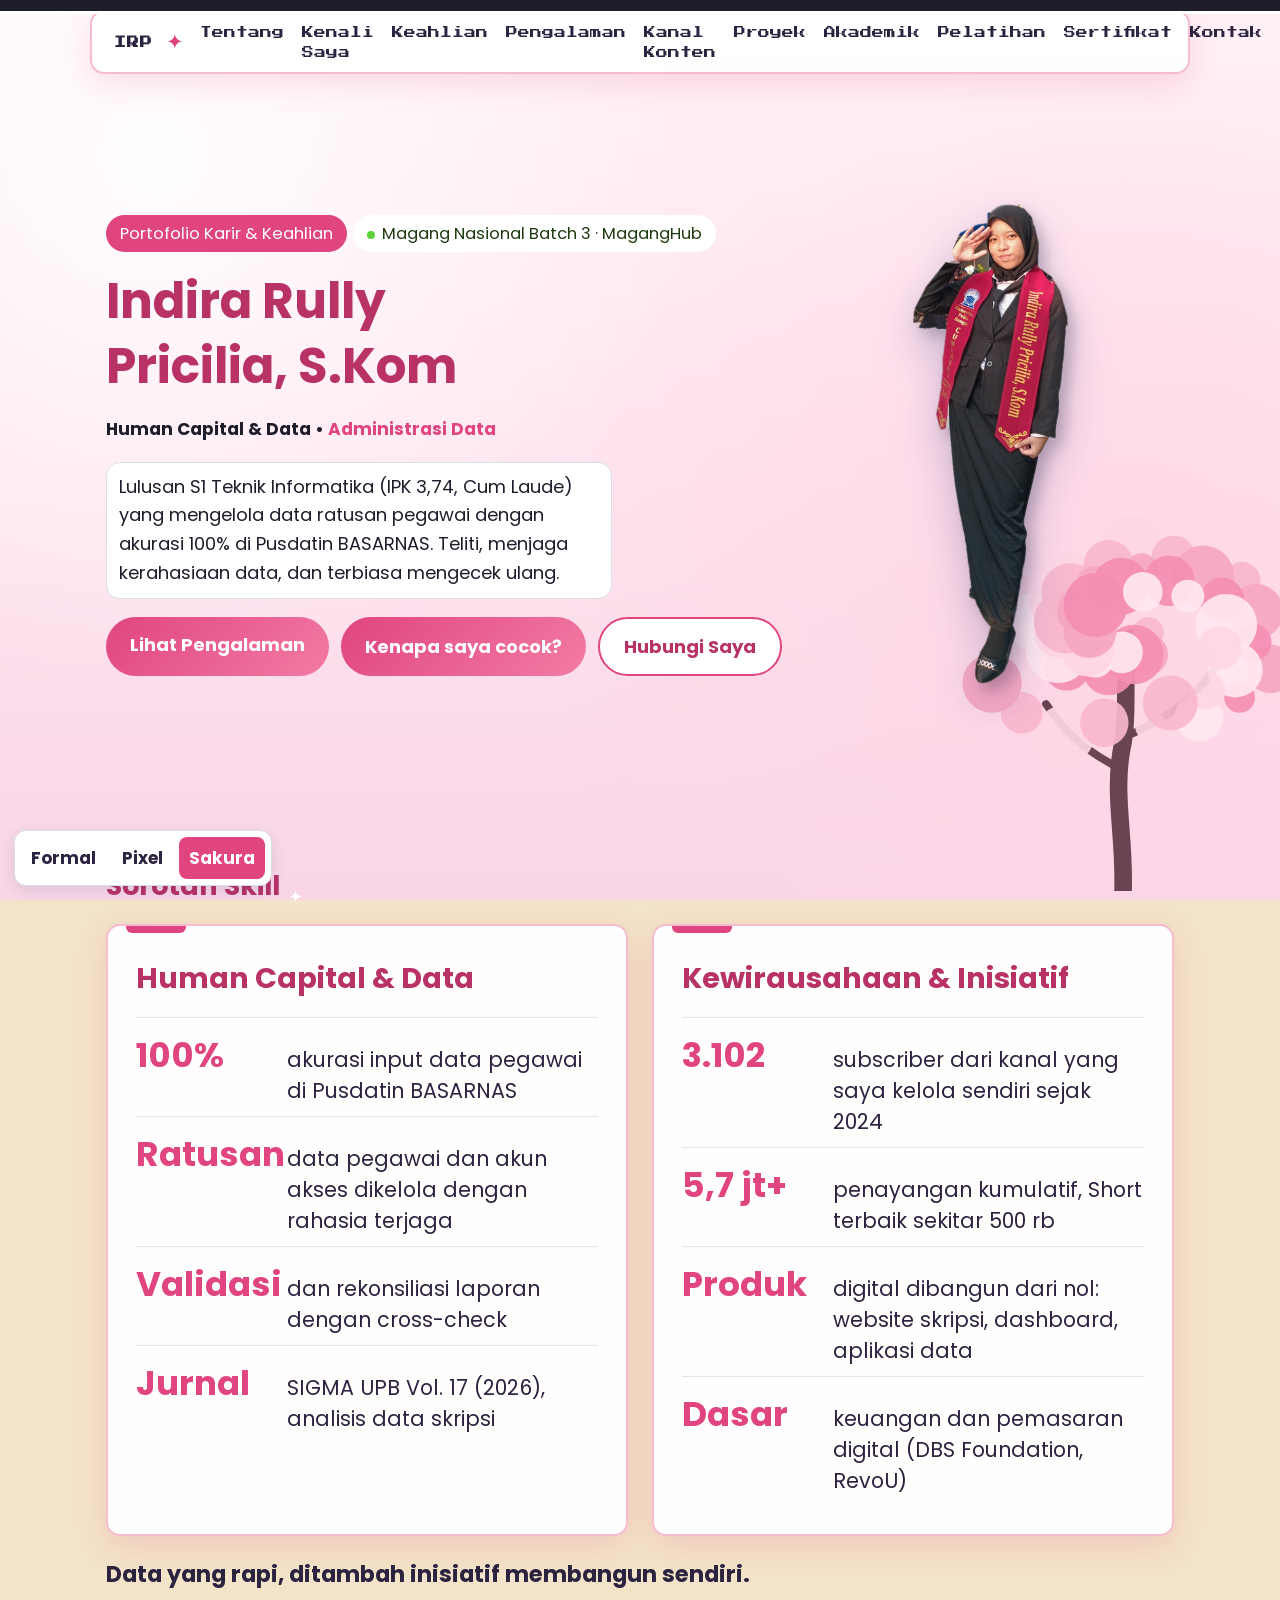
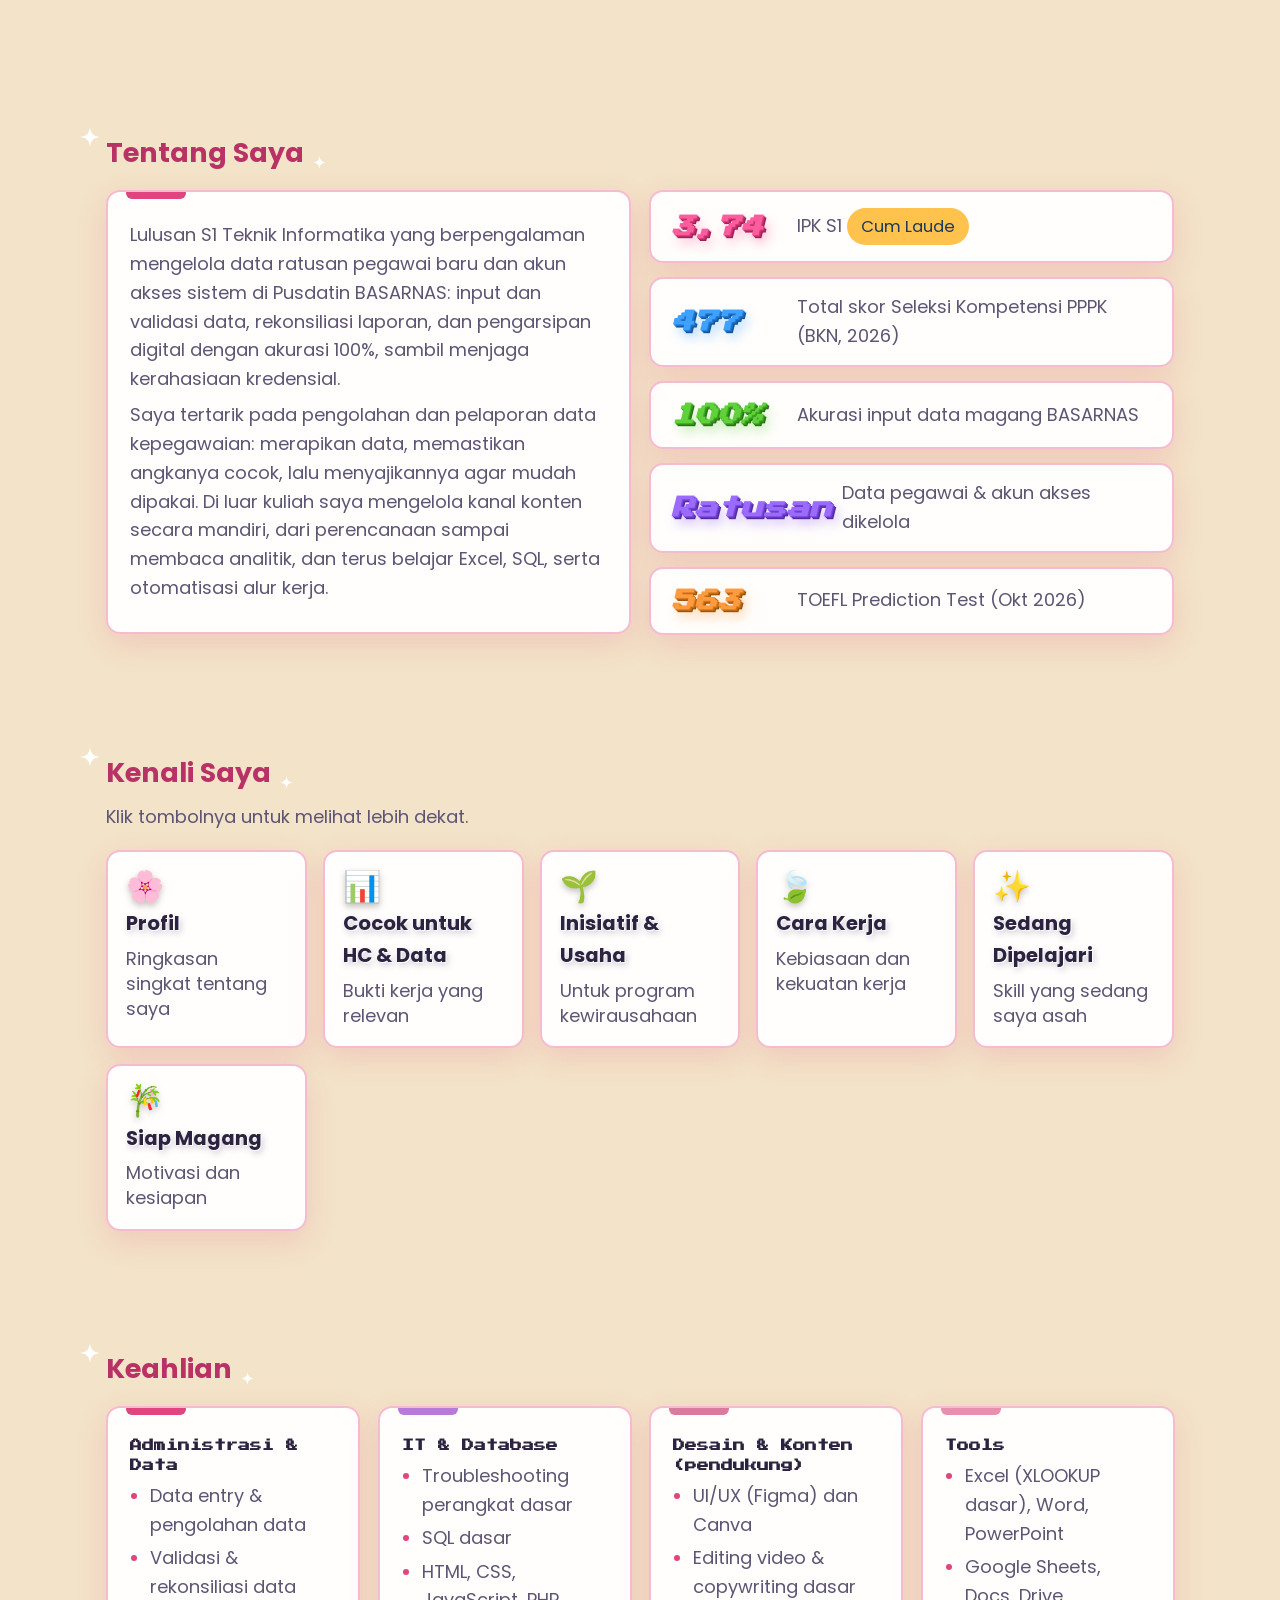
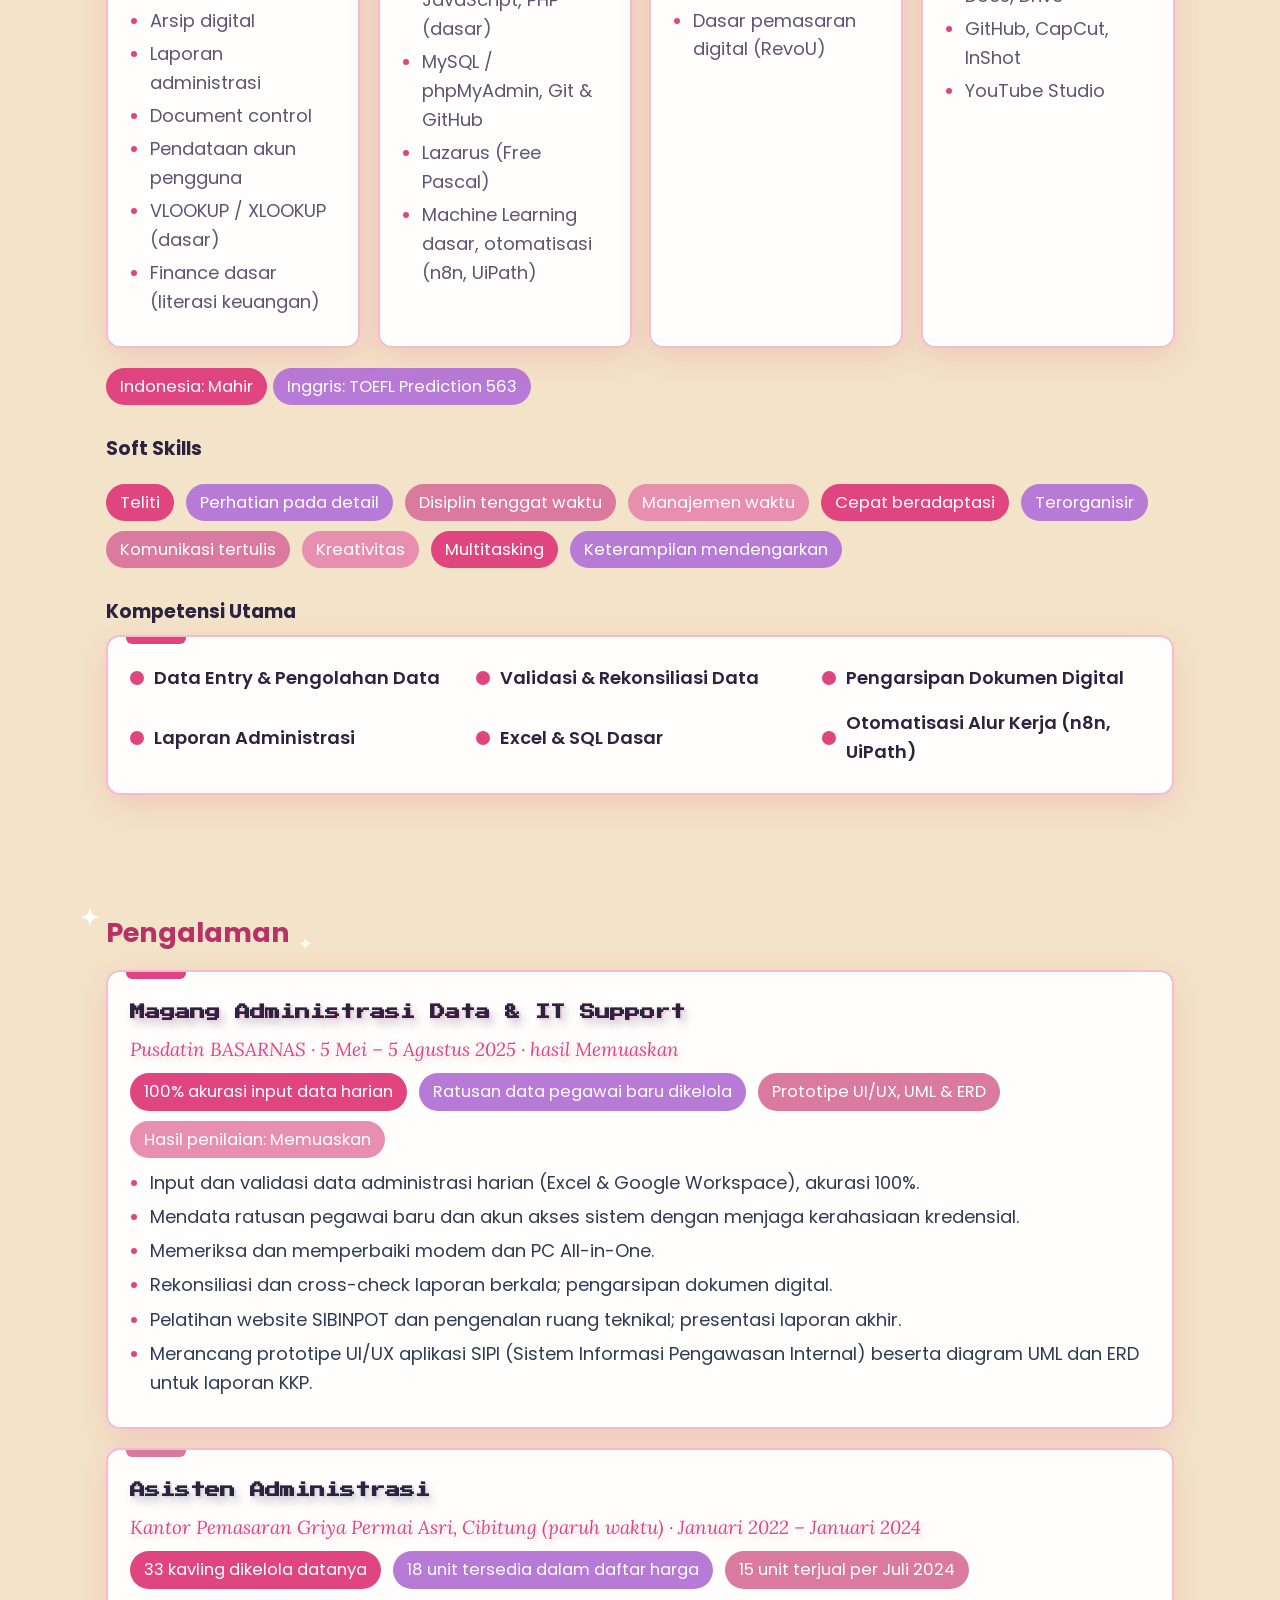
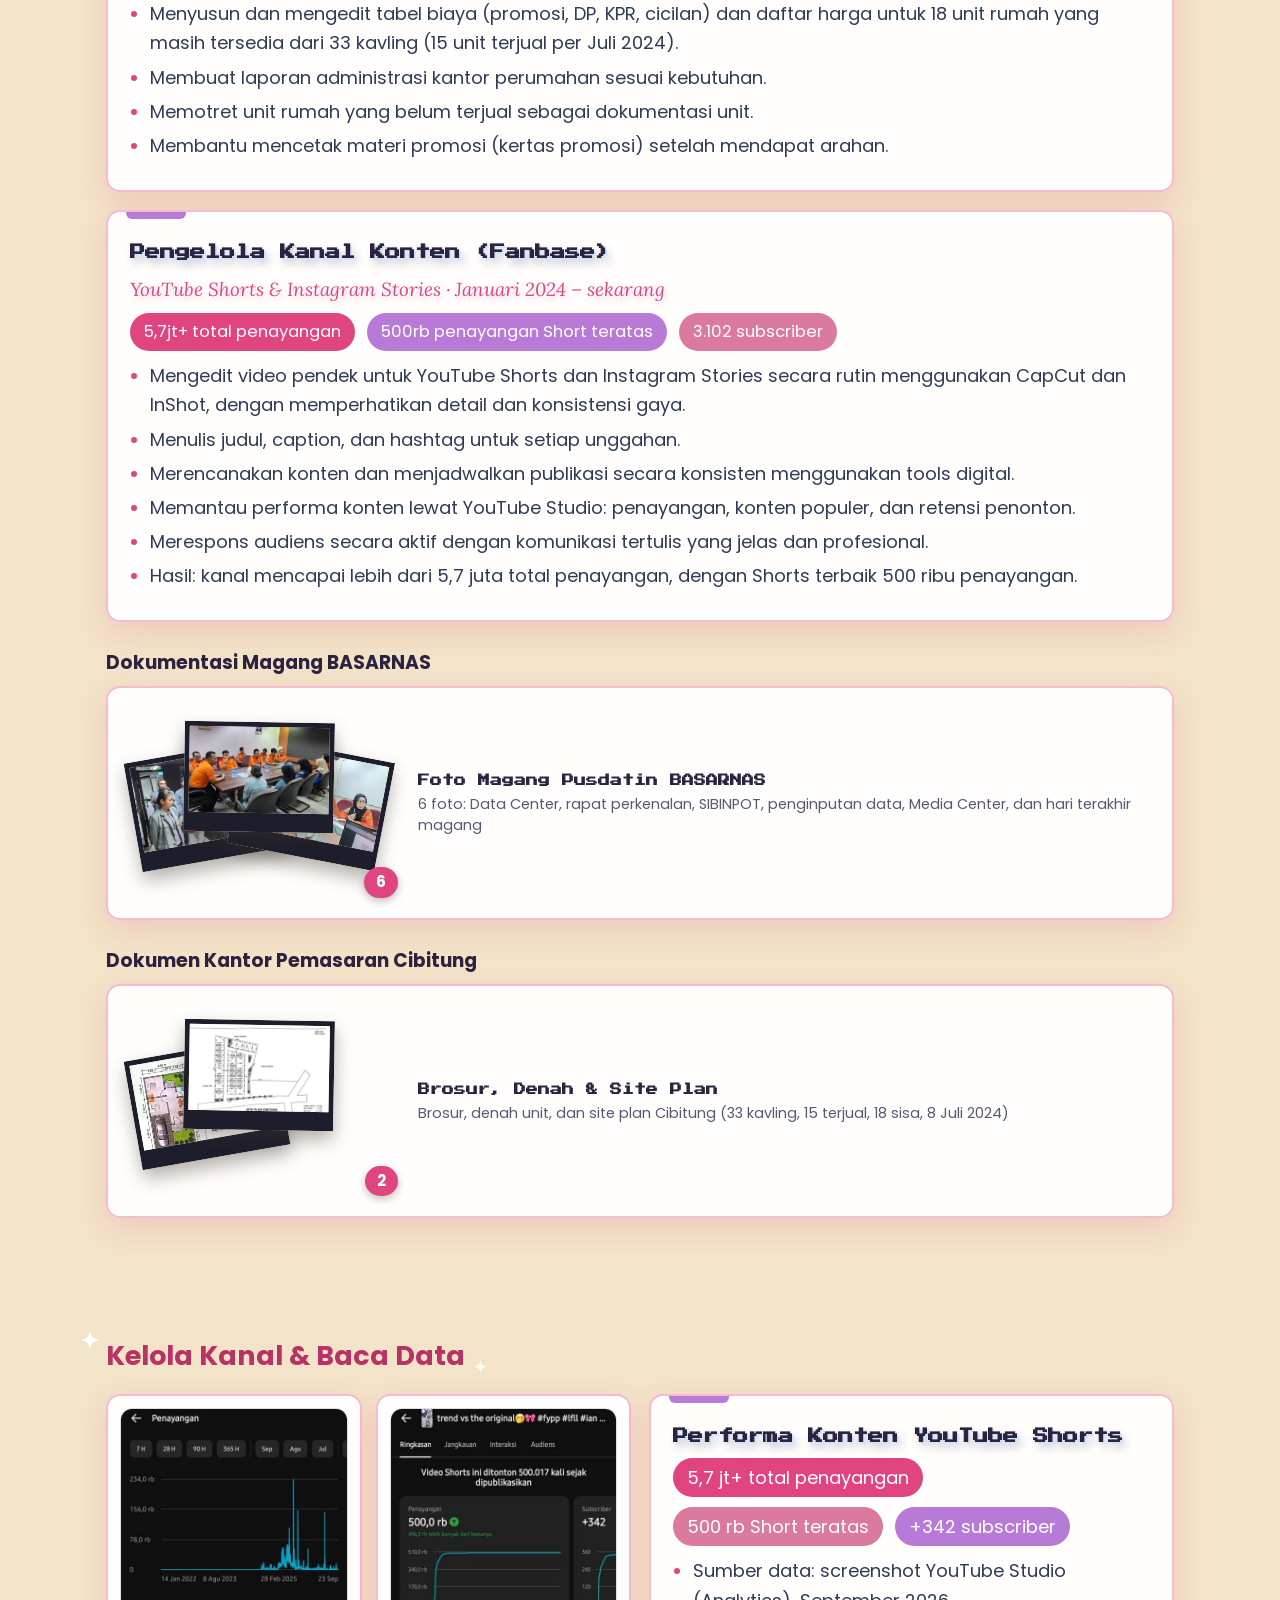
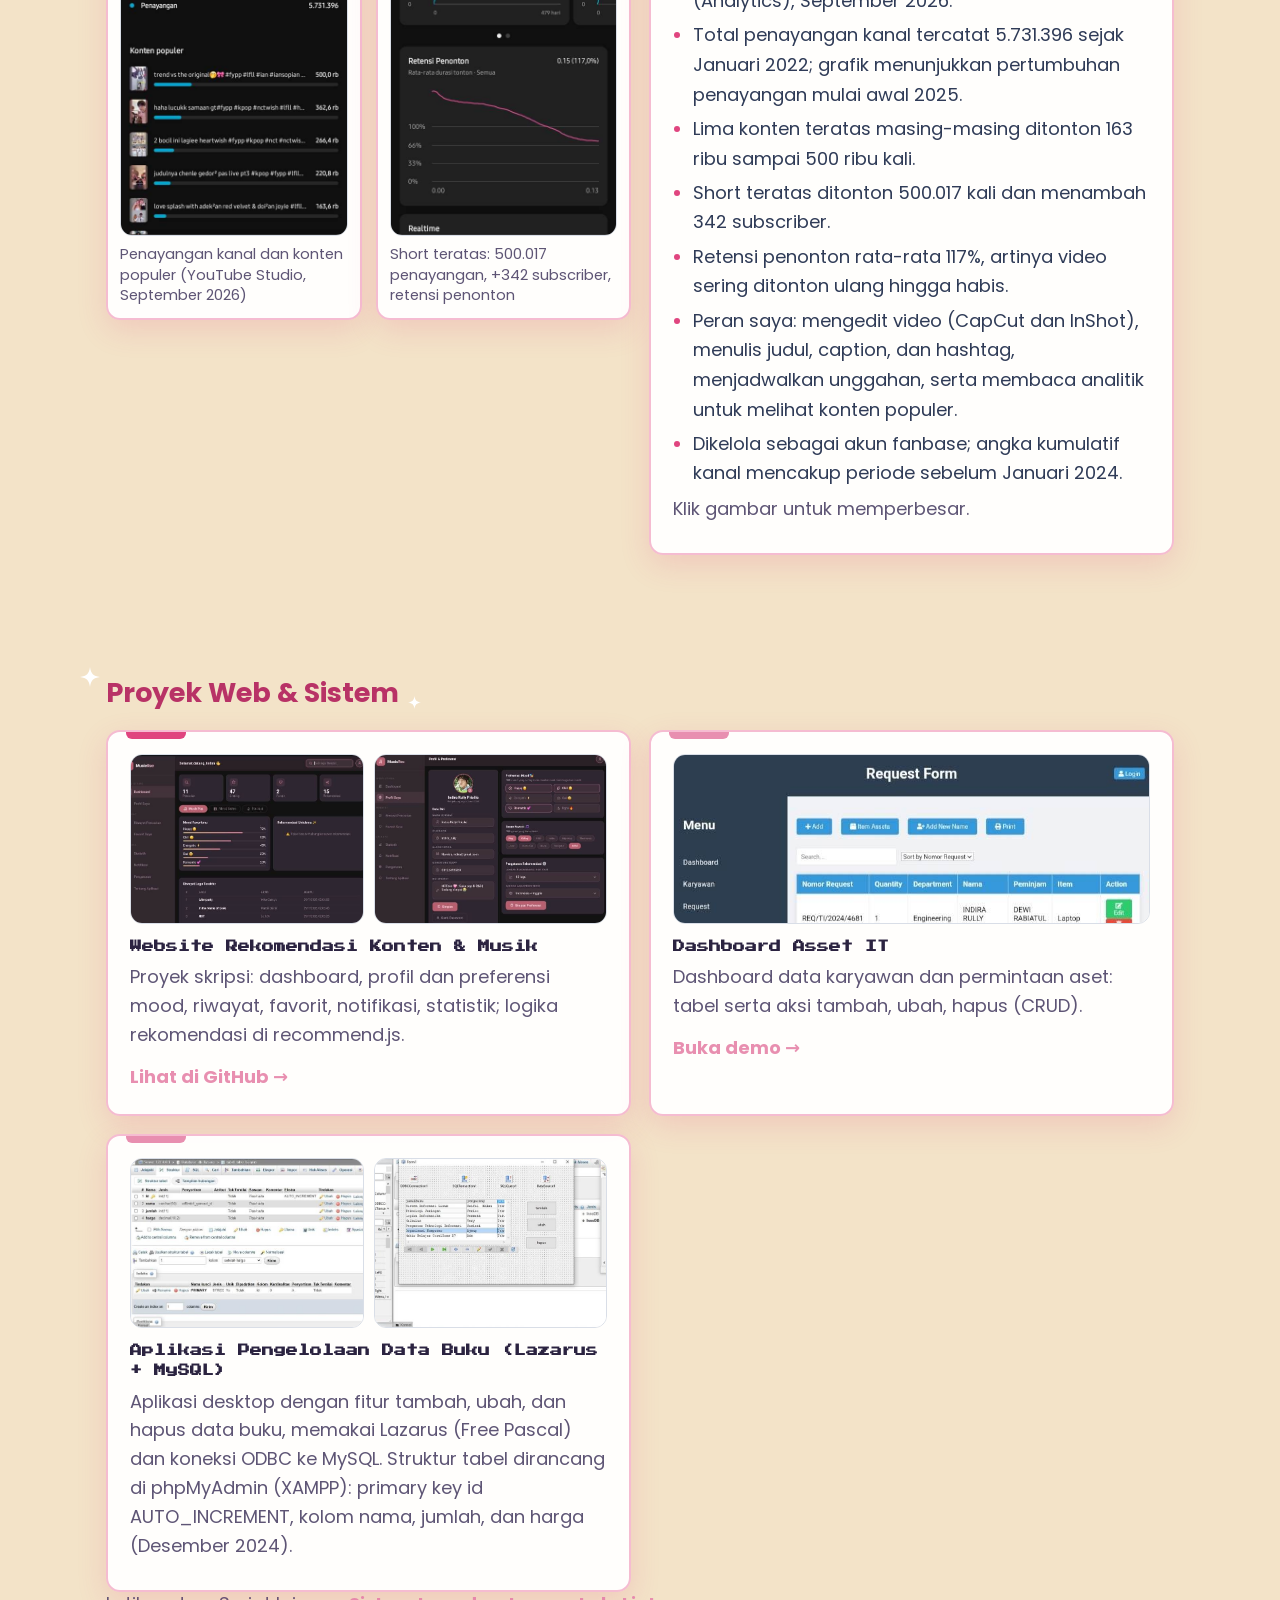
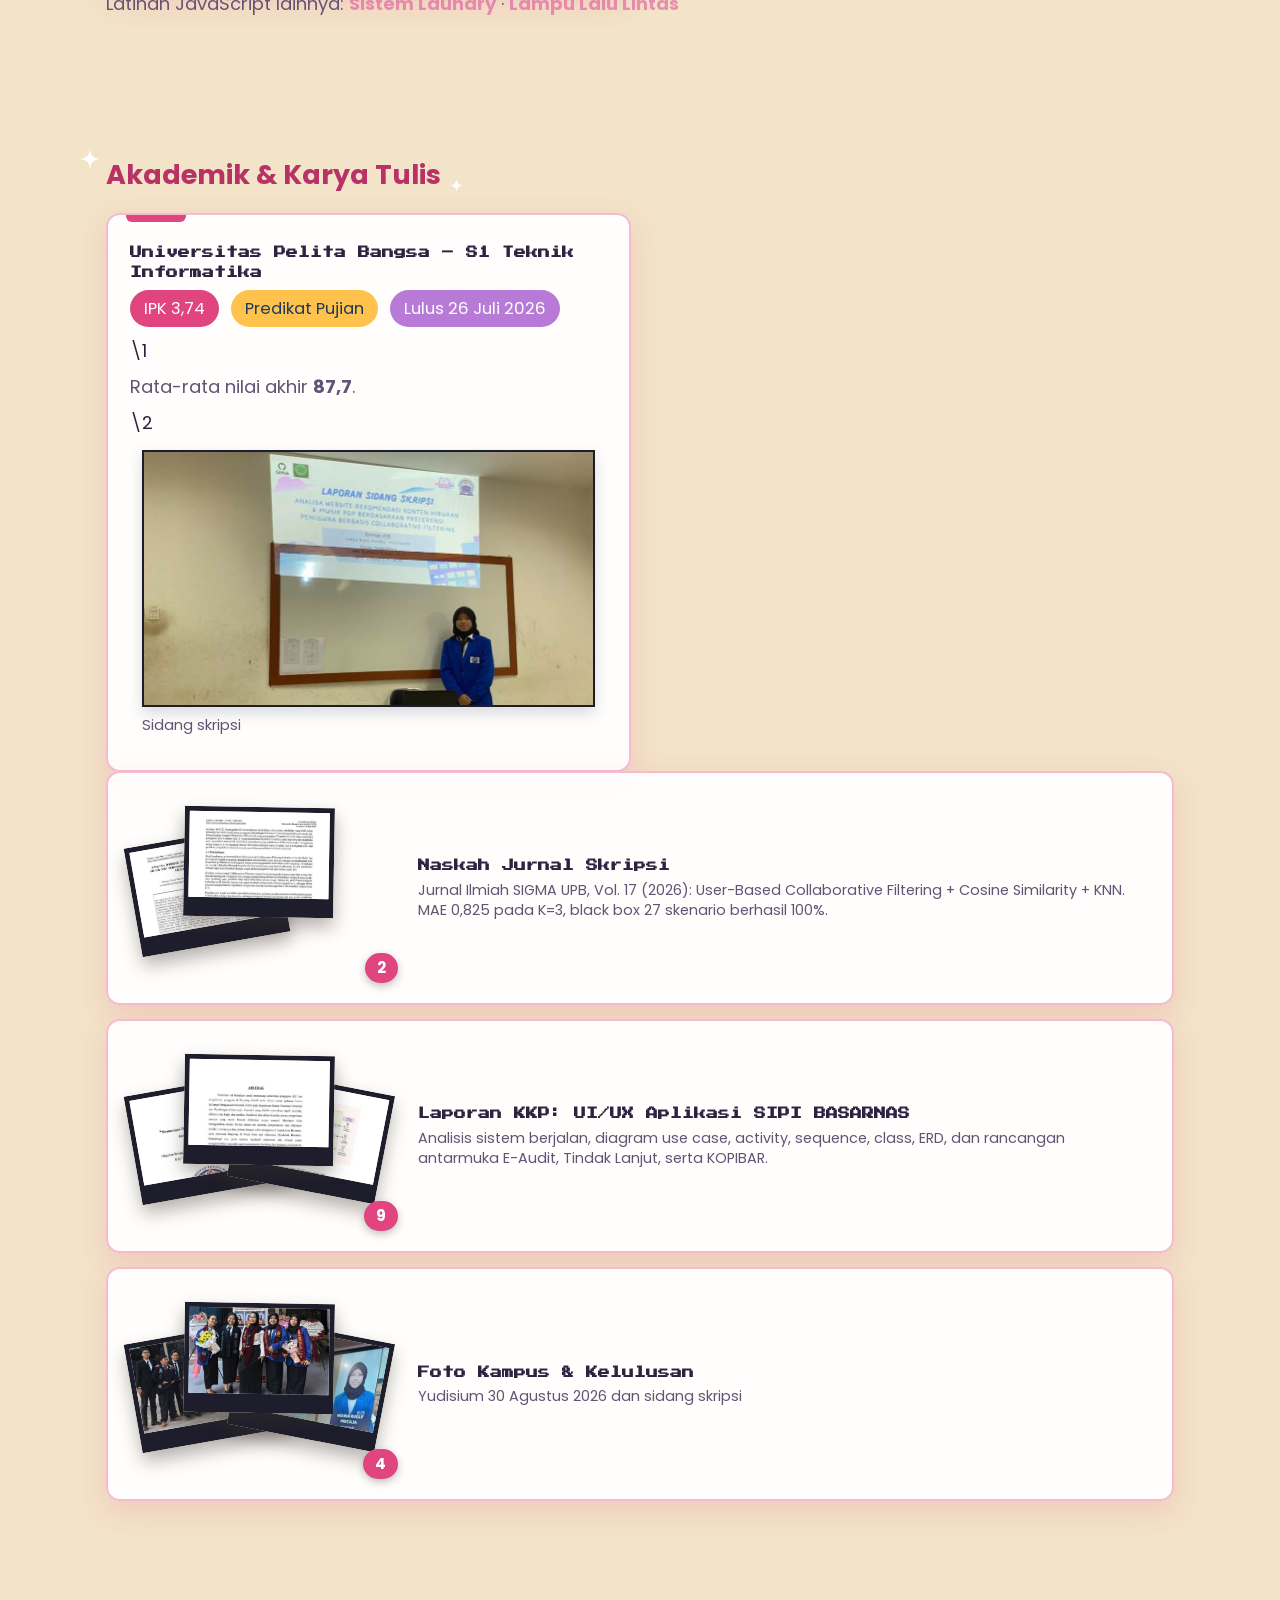
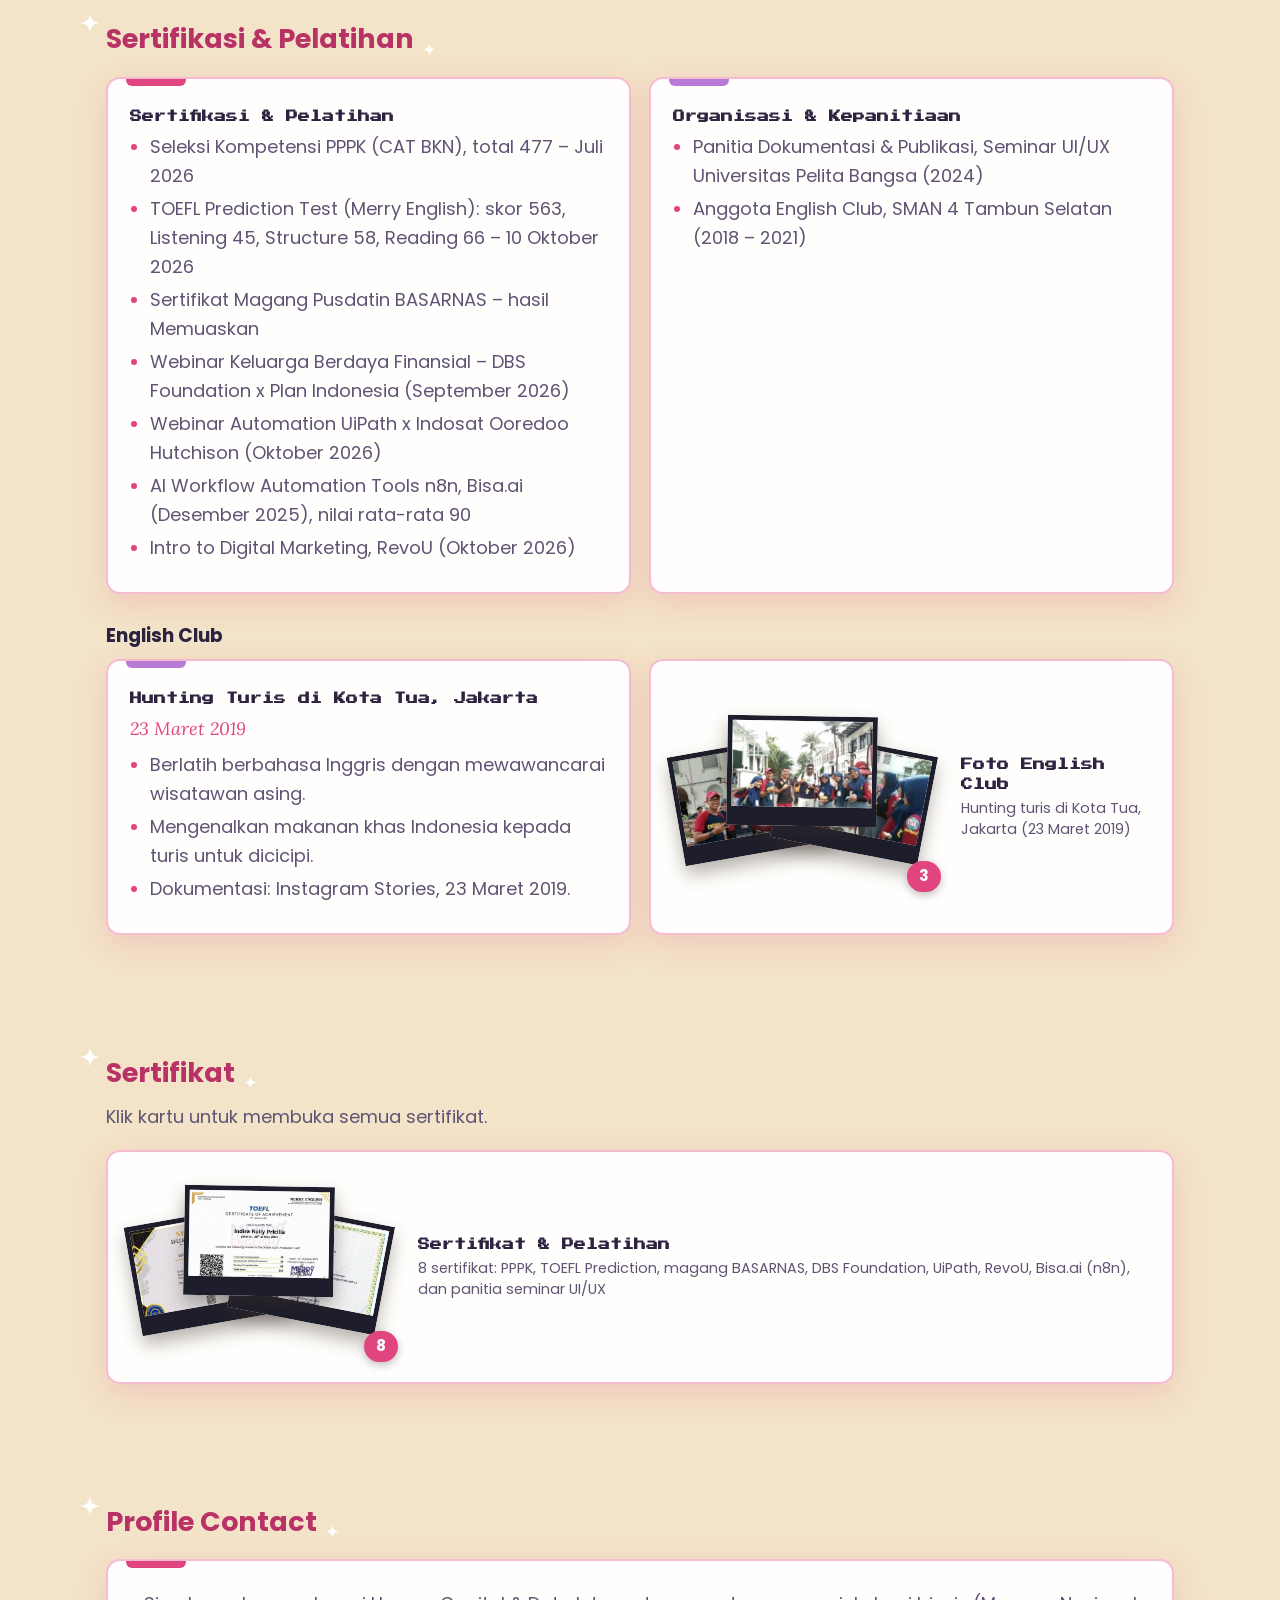
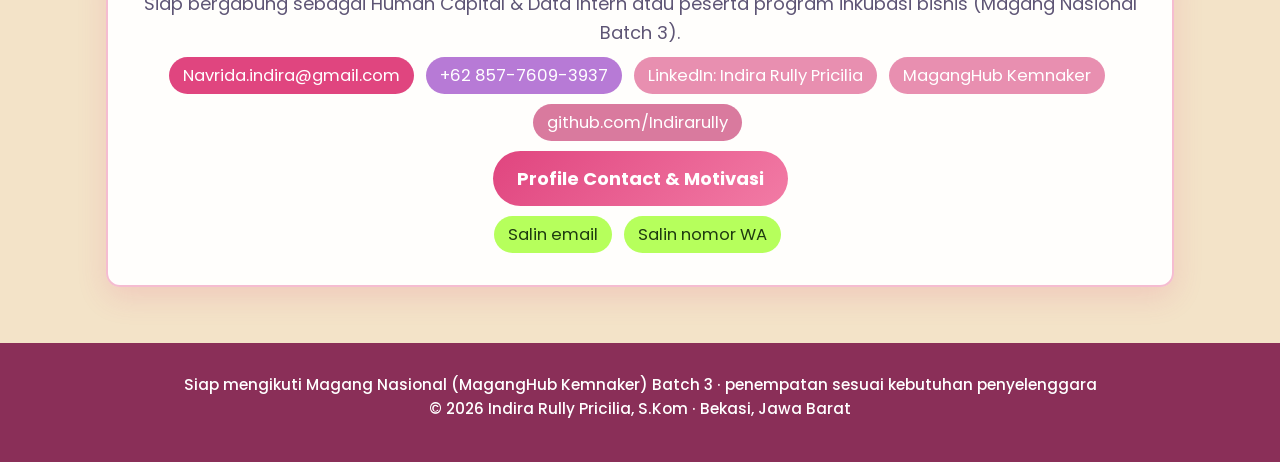
==== commit 12f29f7b: "Add files via upload" ====
--- a/index.html
+++ b/index.html
@@ -31,6 +31,11 @@
   <i class="star s1"></i><i class="star s2"></i><i class="star s3"></i><i class="star s4"></i>
   <img class="hero-photo" src="foto.png" alt="Foto Indira Rully Pricilia, S.Kom">
 </section>
+
+<section id="sorotan" class="reveal"><h2 class="d3">Sorotan Skill</h2><div class="spot-grid">
+<div class="glass card tilt spot"><h3>Human Capital &amp; Data</h3><div class="spot-i"><b>100%</b><span>akurasi input data pegawai di Pusdatin BASARNAS</span></div><div class="spot-i"><b>Ratusan</b><span>data pegawai dan akun akses dikelola dengan rahasia terjaga</span></div><div class="spot-i"><b>Validasi</b><span>dan rekonsiliasi laporan dengan cross-check</span></div><div class="spot-i"><b>Jurnal</b><span>SIGMA UPB Vol. 17 (2026), analisis data skripsi</span></div></div>
+<div class="glass card tilt spot"><h3>Kewirausahaan &amp; Inisiatif</h3><div class="spot-i"><b>3.102</b><span>subscriber dari kanal yang saya kelola sendiri sejak 2024</span></div><div class="spot-i"><b>5,7 jt+</b><span>penayangan kumulatif, Short terbaik sekitar 500 rb</span></div><div class="spot-i"><b>Produk</b><span>digital dibangun dari nol: website skripsi, dashboard, aplikasi data</span></div><div class="spot-i"><b>Dasar</b><span>keuangan dan pemasaran digital (DBS Foundation, RevoU)</span></div></div>
+</div><p class="spot-note">Data yang rapi, ditambah inisiatif membangun sendiri.</p></section>
 
 <section id="about" class="reveal">
   <h2 class="d3">Tentang Saya</h2>
--- a/style.css
+++ b/style.css
@@ -252,3 +252,73 @@
 .intro p{font-size:.8rem;margin:0 0 16px}.intro i{display:block;width:240px;height:16px;border:3px solid #2B2340;background:linear-gradient(#E36B97,#E36B97) no-repeat;background-size:0 100%;animation:ifill 1.2s steps(12) forwards}
 @keyframes ifill{to{background-size:100% 100%}}@keyframes introout{to{clip-path:inset(0 0 100% 0);visibility:hidden}}
 @media (prefers-reduced-motion:reduce){.px{display:none!important}.reveal h2.d3{clip-path:none}}
+
+.tree{display:none;position:fixed;right:-8px;bottom:0;width:min(30vw,290px);z-index:0;pointer-events:none;image-rendering:pixelated}
+body[data-theme=sakura] .tree{display:block}
+.theme-sw{position:fixed;left:14px;bottom:14px;z-index:60;display:flex;gap:6px;background:#fff;padding:6px;border:3px solid #2B2340;box-shadow:4px 4px 0 #2B2340}
+.theme-sw button{font:700 .72rem 'Press Start 2P',monospace;padding:8px 10px;border:2px solid #2B2340;background:#fff;color:#2B2340;cursor:pointer}
+.theme-sw button[aria-pressed=true]{background:#2B2340;color:#fff}
+@media(max-width:700px){.tree{width:150px}.theme-sw button{font-size:.6rem;padding:6px}}
+body[data-bg="game"][data-theme="formal"]::before{background:#F3F5F9}
+body[data-bg="game"][data-theme="formal"]{--pink:#1F3A5F;--aq:#3E6FA8;--lil:#6F86A8;--sky:#5B8FD0}
+body[data-bg="game"][data-theme="formal"] .glass{border:1px solid #D9DEE7;border-radius:14px;box-shadow:0 6px 20px rgba(31,58,95,.08)}
+body[data-bg="game"][data-theme="formal"] .btn{background:#1F3A5F;border:0;border-radius:10px;box-shadow:none;font-family:Poppins,sans-serif}
+body[data-bg="game"][data-theme="formal"] .btn.ghost{background:#fff;color:#1F3A5F;border:1px solid #1F3A5F}
+body[data-bg="game"][data-theme="formal"] h1.d3,body[data-bg="game"][data-theme="formal"] h2.d3,body[data-bg="game"][data-theme="formal"] .pl-title{font-family:Poppins,sans-serif;color:#1F3A5F;text-shadow:none;letter-spacing:0}
+body[data-bg="game"][data-theme="formal"] .chip{font-family:Poppins,sans-serif;font-size:.74rem;border:0;border-radius:999px;box-shadow:none}
+body[data-bg="game"][data-theme="formal"] footer{background:#1F3A5F}body[data-bg="game"][data-theme="formal"] .prog i{background:#1F3A5F}
+body[data-bg="game"][data-theme="formal"] .px,body[data-bg="game"][data-theme="pixel"] .px{display:none!important}
+body[data-bg="game"][data-theme="formal"] .top8 li::before{border-radius:50%;box-shadow:none;background:#1F3A5F}
+body[data-bg="game"][data-theme="formal"] .shots img,body[data-bg="game"][data-theme="formal"] .figs img,body[data-bg="game"][data-theme="formal"] .pl-stage img,body[data-bg="game"][data-theme="formal"] .lb img{border:1px solid #D9DEE7;border-radius:12px;box-shadow:none}
+body[data-bg="game"][data-theme="formal"] .pl-modal,body[data-bg="game"][data-theme="formal"] .lb{background:rgba(31,58,95,.82)}
+body[data-bg="game"][data-theme="formal"] .pl-box{border:1px solid #D9DEE7;border-radius:14px;box-shadow:0 14px 40px rgba(0,0,0,.25);animation:pxpop .35s ease both}
+body[data-bg="game"][data-theme="formal"] .pl-nav,body[data-bg="game"][data-theme="formal"] .pl-close{border-radius:50%;border:1px solid #D9DEE7}
+body[data-bg="game"][data-theme="formal"] .reveal h2.d3{clip-path:none;transition:none}body[data-bg="game"][data-theme="formal"] .reveal.in .card{animation:cardin .5s ease backwards}
+body[data-bg="game"][data-theme="formal"] .intro{background:#F3F5F9;font-family:Poppins,sans-serif;animation:introfade .5s ease 1.2s forwards}body[data-bg="game"][data-theme="formal"] .intro i{border-radius:8px;border-width:1px;background-image:linear-gradient(#1F3A5F,#1F3A5F);animation-timing-function:ease}
+@keyframes introfade{to{opacity:0;visibility:hidden}}
+body[data-bg="game"][data-theme="pixel"]{--pink:#4C6FFF;--aq:#2FB36B;--lil:#F0A020;--sky:#00A8E8}
+body[data-bg="game"][data-theme="pixel"]::before{background:repeating-linear-gradient(0deg,rgba(255,255,255,.28) 0 2px,transparent 2px 6px),linear-gradient(180deg,#CFE8FF,#E6F7D5)}
+body[data-bg="game"][data-theme="pixel"] .glass{box-shadow:6px 6px 0 #1d1d2b;border-color:#1d1d2b}
+body[data-bg="game"][data-theme="pixel"] .btn{background:#4C6FFF;border-color:#1d1d2b;box-shadow:5px 5px 0 #1d1d2b}body[data-bg="game"][data-theme="pixel"] .btn.ghost{background:#fff;color:#1d1d2b}
+body[data-bg="game"][data-theme="pixel"] h1.d3,body[data-bg="game"][data-theme="pixel"] h2.d3,body[data-bg="game"][data-theme="pixel"] .pl-title{text-shadow:3px 3px 0 #4C6FFF,6px 6px 0 #1d1d2b}
+body[data-bg="game"][data-theme="pixel"] footer{background:#1d1d2b}body[data-bg="game"][data-theme="pixel"] .prog i{background:repeating-linear-gradient(90deg,#2FB36B 0 10px,#8BE3A8 10px 12px)}
+body[data-bg="game"][data-theme="pixel"] .top8 li::before{background:#2FB36B;box-shadow:3px 3px 0 #1d1d2b}
+body[data-bg="game"][data-theme="pixel"] .pl-modal,body[data-bg="game"][data-theme="pixel"] .lb{background:linear-gradient(135deg,#CFE8FF,#BFE3FF 55%,#D9F5C8)}
+body[data-bg="game"][data-theme="pixel"] .pl-box{box-shadow:8px 8px 0 #4C6FFF;border-color:#1d1d2b}body[data-bg="game"][data-theme="pixel"] .shots img,body[data-bg="game"][data-theme="pixel"] .figs img,body[data-bg="game"][data-theme="pixel"] .pl-stage img,body[data-bg="game"][data-theme="pixel"] .lb img{border:4px solid #1d1d2b;box-shadow:5px 5px 0 #4C6FFF}
+body[data-theme=sakura] .shots img,body[data-theme=sakura] .figs img{border:4px solid #2B2340;box-shadow:5px 5px 0 #E36B97}
+body[data-theme=formal] .lead{border:1px solid #D9DEE7;border-radius:14px;background:#fff}
+body[data-theme=formal] .roles,body[data-theme=formal] .roles *{font-family:Poppins,sans-serif;font-size:.95rem}
+body[data-theme=formal] .theme-sw{border:1px solid #D9DEE7;border-radius:12px;box-shadow:0 4px 14px rgba(31,58,95,.12)}
+body[data-theme=formal] .theme-sw button{font-family:Poppins,sans-serif;font-size:.78rem;border:0;border-radius:8px}
+body[data-theme=formal] .theme-sw button[aria-pressed=true]{background:#1F3A5F}
+
+html{font-size:112.5%}
+.spot-grid{display:grid;grid-template-columns:repeat(auto-fit,minmax(300px,1fr));gap:24px}.spot{padding:28px}.spot h3{font-size:1.5rem;margin:0 0 14px}
+.spot-i{display:flex;gap:16px;align-items:baseline;padding:10px 0;border-top:1px solid rgba(0,0,0,.1)}.spot-i b{font-size:1.9rem;min-width:7.5rem;color:var(--pink)}.spot-i span{font-size:1.15rem;line-height:1.5}
+.spot-note{font-size:1.25rem;font-weight:700;margin-top:20px}
+.qbtn small,.stat span,.hint{font-size:1rem}
+body[data-bg="game"][data-theme="formal"] .chip,body[data-bg="game"][data-theme="formal"][data-accent="sakura"] .chip{font-size:.92rem;padding:7px 14px}
+.pl-body,.pl-body li,.pl-body p{font-size:1.2rem;line-height:1.7}.pl-title{font-size:1.6rem}
+.pl-box{border-top:12px solid var(--t)}.pl-body b{color:var(--t)}.pl-body li::marker{color:var(--t)}
+body[data-bg="game"][data-theme="formal"] .pl-modal{--t:#1F3A5F}body[data-bg="game"][data-theme="pixel"] .pl-modal{--t:#4C6FFF}
+.tree{image-rendering:auto}.petals{display:none;position:fixed;inset:0;pointer-events:none;overflow:hidden;z-index:1}
+.petal{position:absolute;top:-30px;width:var(--s);height:var(--s);background:linear-gradient(135deg,#FFD6E4,#F58FB3);border-radius:150% 0 150% 0;opacity:.85;animation:pfall var(--d) linear infinite;animation-delay:var(--dl)}
+@keyframes pfall{0%{transform:translate(0,-5vh) rotate(0)}50%{transform:translate(60px,55vh) rotate(200deg)}100%{transform:translate(-30px,108vh) rotate(420deg)}}
+body[data-accent=sakura] .tree,body[data-accent=sakura] .petals{display:block}.tree{width:min(34vw,330px)}
+body[data-bg="game"][data-theme="formal"][data-accent="sakura"]{--pink:#E0457F;--aq:#B77AD6;--lil:#D97A9E;--sky:#E88FB0}
+body[data-bg="game"][data-theme="formal"][data-accent="sakura"]::before{background:radial-gradient(circle at 12% 18%,rgba(255,255,255,.9),transparent 40%),radial-gradient(circle at 88% 70%,rgba(255,214,230,.9),transparent 45%),linear-gradient(180deg,#FFF1F6,#FFE3EE 55%,#F8D6E6)}
+body[data-bg="game"][data-theme="formal"][data-accent="sakura"] .glass{border:2px solid #F5BCD1;box-shadow:0 10px 30px rgba(224,69,127,.16)}
+body[data-bg="game"][data-theme="formal"][data-accent="sakura"] .btn{background:linear-gradient(135deg,#E0457F,#F27BA5);border-radius:999px}
+body[data-bg="game"][data-theme="formal"][data-accent="sakura"] .btn.ghost{background:#fff;color:#B83266;border:2px solid #E0457F}
+body[data-bg="game"][data-theme="formal"][data-accent="sakura"] h1.d3,body[data-bg="game"][data-theme="formal"][data-accent="sakura"] h2.d3,body[data-bg="game"][data-theme="formal"][data-accent="sakura"] .pl-title{color:#B83266}
+body[data-bg="game"][data-theme="formal"][data-accent="sakura"] footer{background:#8A2F58}body[data-bg="game"][data-theme="formal"][data-accent="sakura"] .prog i{background:linear-gradient(90deg,#E0457F,#F7A6C2)}body[data-bg="game"][data-theme="formal"][data-accent="sakura"] .top8 li::before{background:#E0457F}
+body[data-bg="game"][data-theme="formal"][data-accent="sakura"] .pl-modal,body[data-bg="game"][data-theme="formal"][data-accent="sakura"] .lb{background:rgba(120,30,70,.55)}
+body[data-bg="game"][data-theme="formal"][data-accent="sakura"] .pl-modal.theme-pink{--t:#E0457F}body[data-bg="game"][data-theme="formal"][data-accent="sakura"] .pl-modal.theme-sky{--t:#7C5CE0}body[data-bg="game"][data-theme="formal"][data-accent="sakura"] .pl-modal.theme-lil{--t:#C2437F}body[data-bg="game"][data-theme="formal"][data-accent="sakura"] .pl-modal.theme-aq{--t:#1FA39A}body[data-bg="game"][data-theme="formal"][data-accent="sakura"] .pl-modal.theme-lime{--t:#4CAF50}body[data-bg="game"][data-theme="formal"][data-accent="sakura"] .pl-modal.theme-gold{--t:#E6A100}
+@media(prefers-reduced-motion:reduce){.petal{display:none}}
+body[data-bg="game"][data-theme="formal"] .pl-box{background:#fff;border-top:14px solid var(--t)}
+body[data-bg="game"][data-theme="formal"] .pl-body,body[data-bg="game"][data-theme="formal"] .pl-body li,body[data-bg="game"][data-theme="formal"] .pl-body p{color:#2B2340}
+body[data-bg="game"][data-theme="formal"][data-accent="sakura"] .pl-modal,body[data-bg="game"][data-theme="formal"][data-accent="sakura"] .lb{background:rgba(90,20,55,.72)}
+body[data-bg="game"][data-theme="formal"] .btn,body[data-bg="game"][data-theme="formal"] .btn.ghost{font-size:1rem;padding:14px 24px}
+body[data-bg="game"][data-theme="formal"][data-accent="sakura"] .theme-sw button[aria-pressed=true]{background:#E0457F}
+body[data-bg="game"][data-theme="formal"] .theme-sw button{font-size:.95rem}
+body[data-bg="game"][data-theme="formal"] .spot h3{font-family:Poppins,sans-serif;font-size:1.6rem;color:#B83266}body[data-bg="game"][data-theme="formal"]:not([data-accent="sakura"]) .spot h3{color:#1F3A5F}
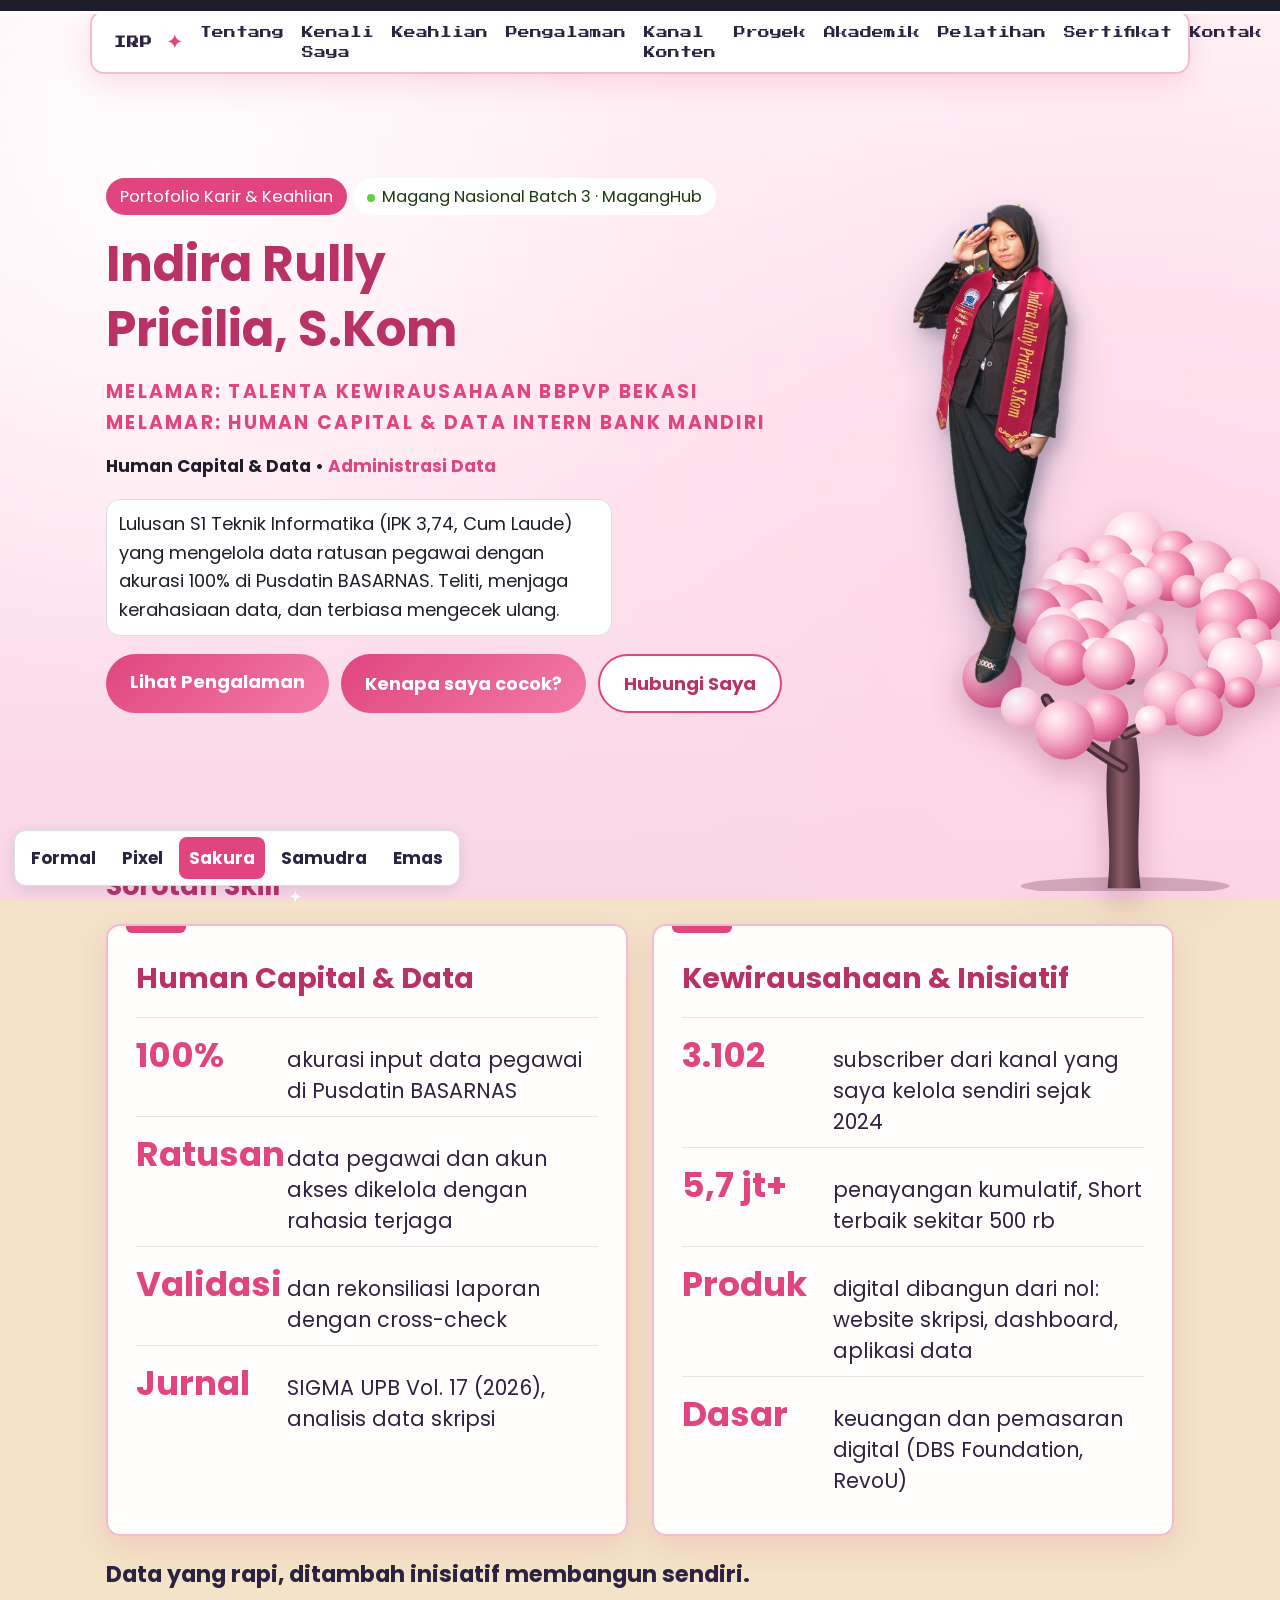
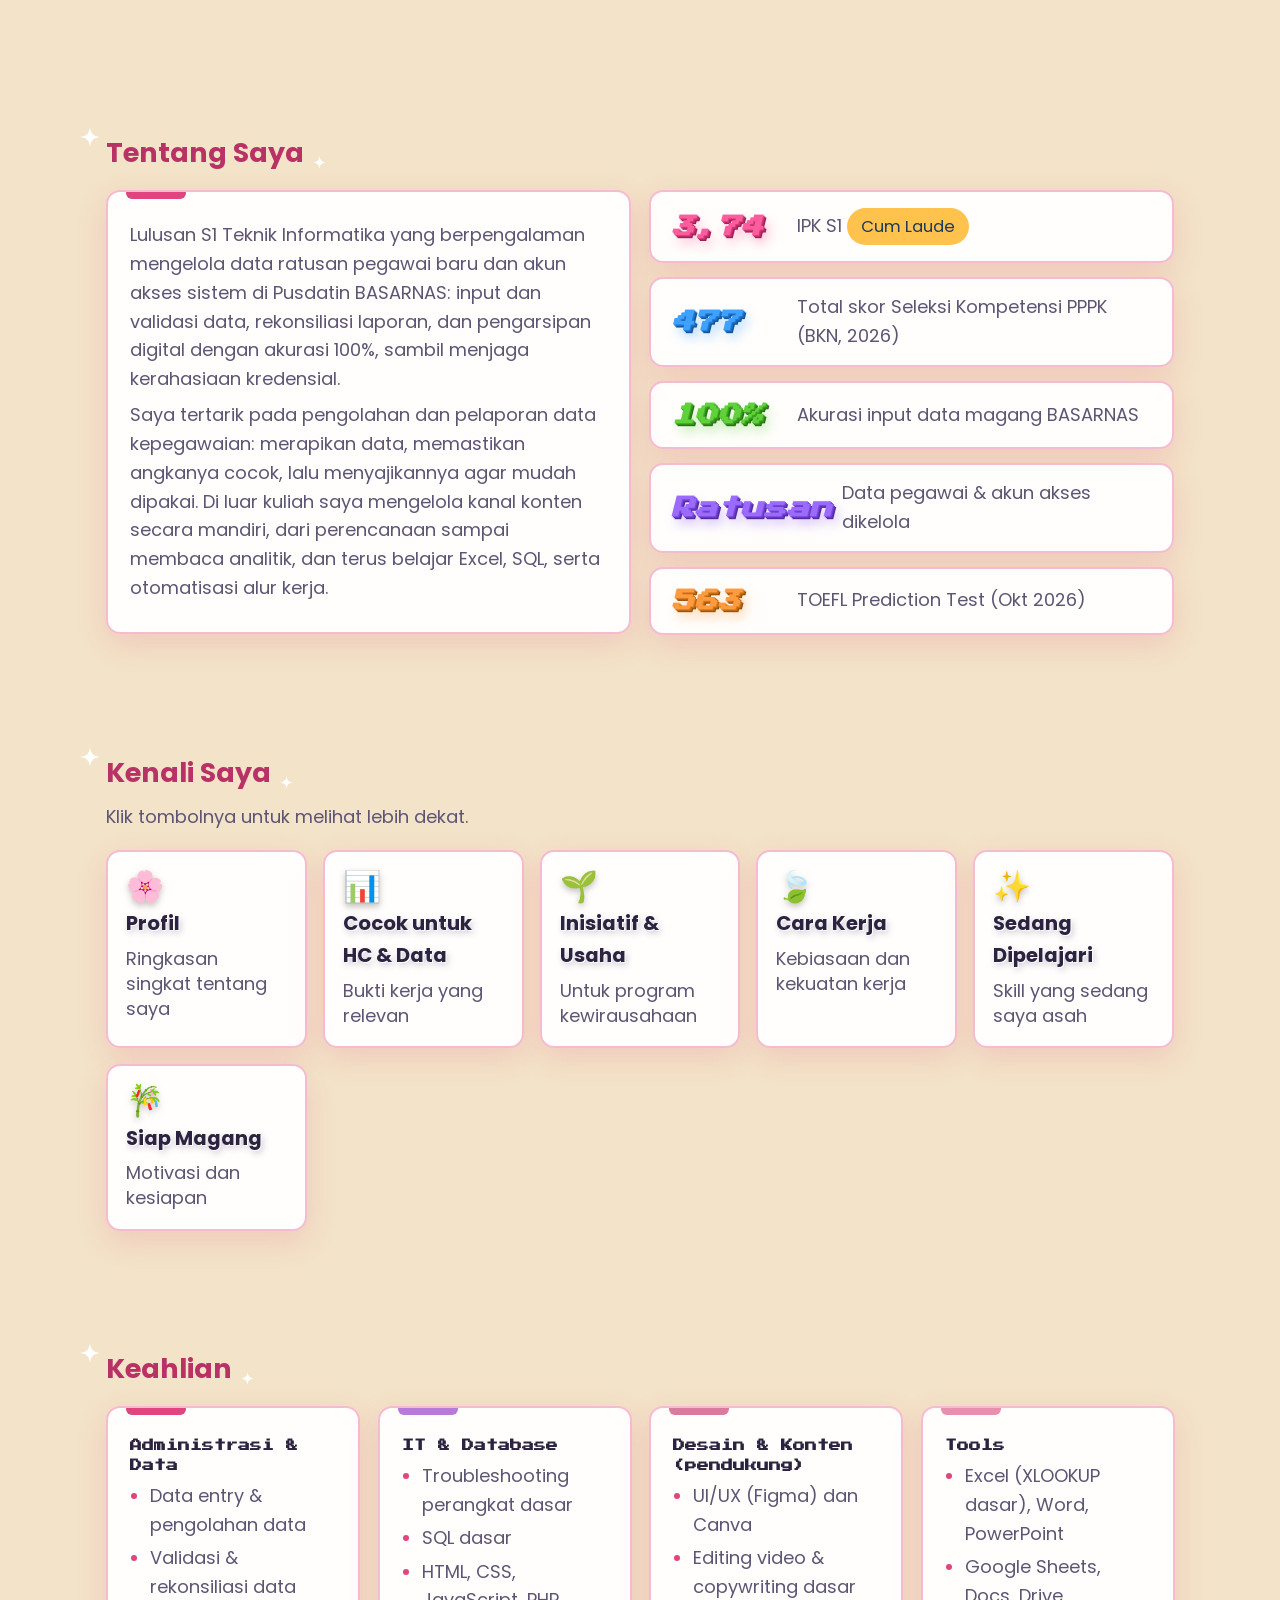
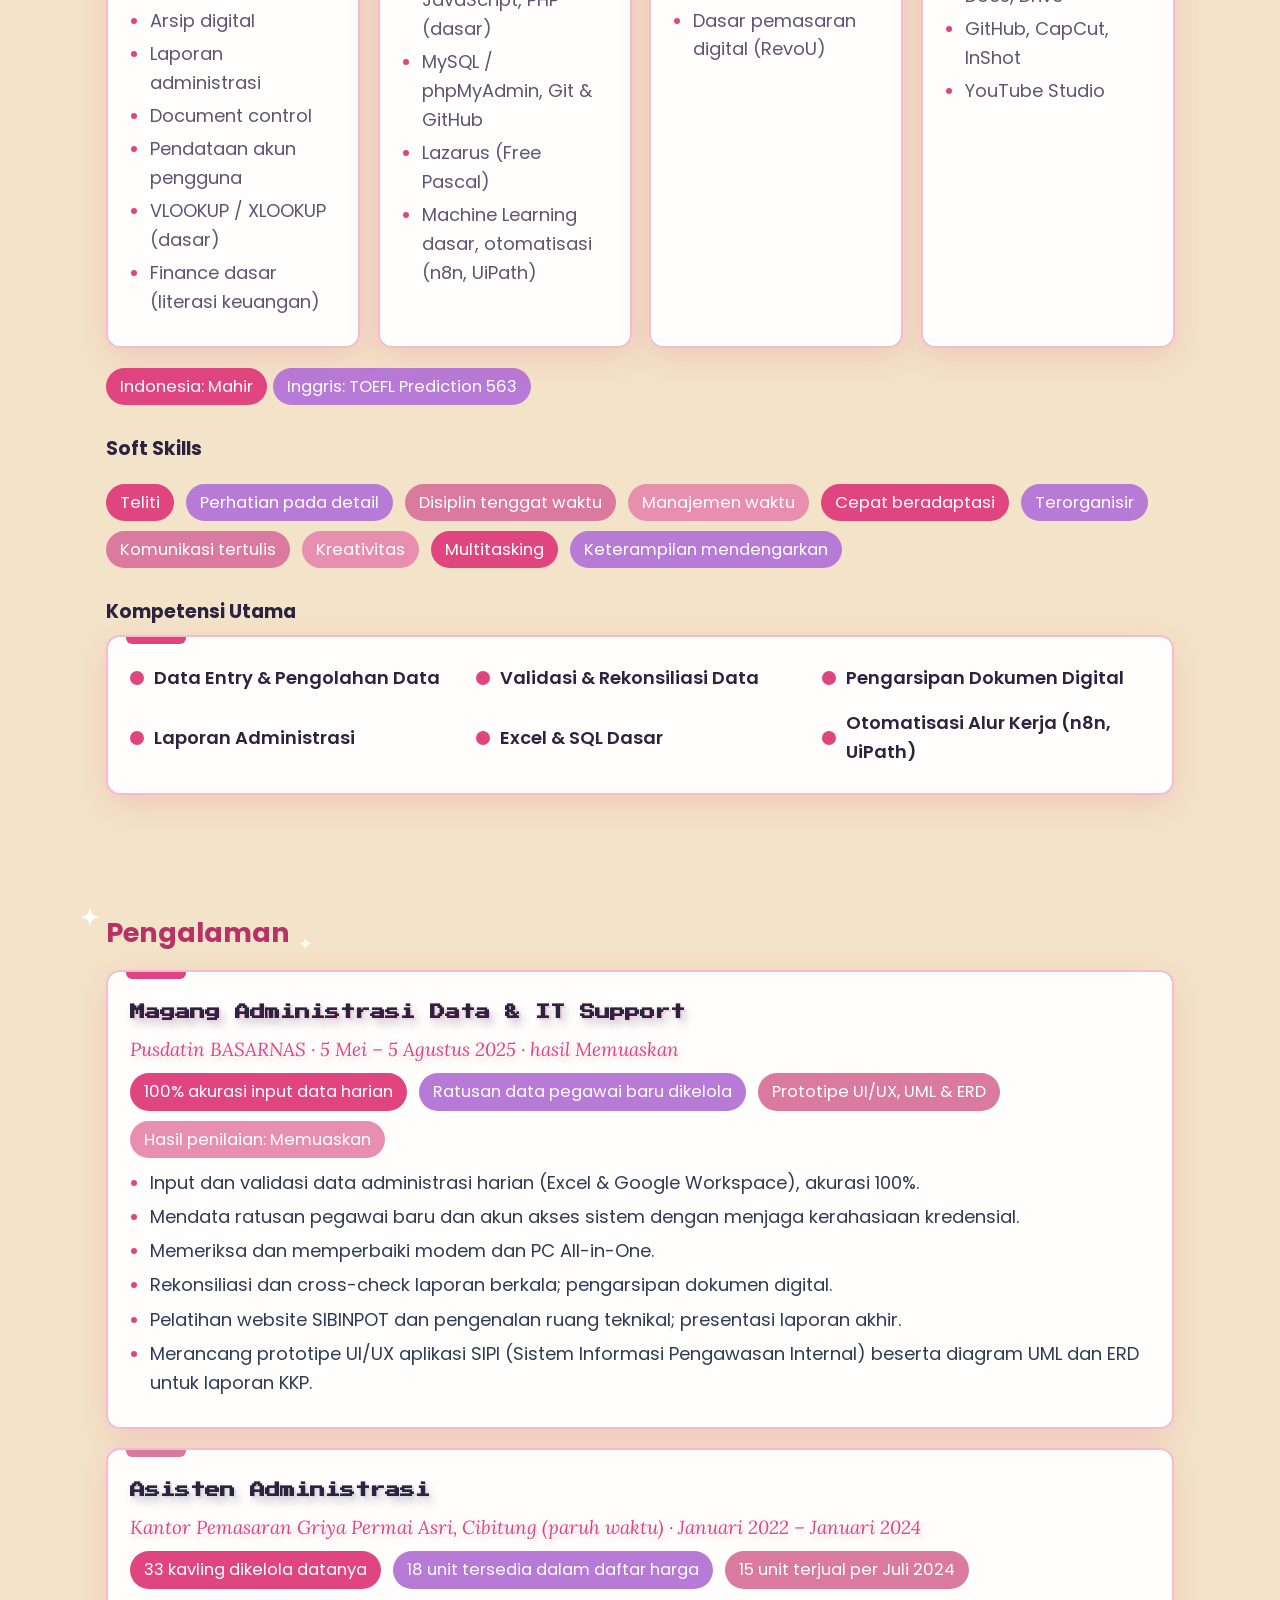
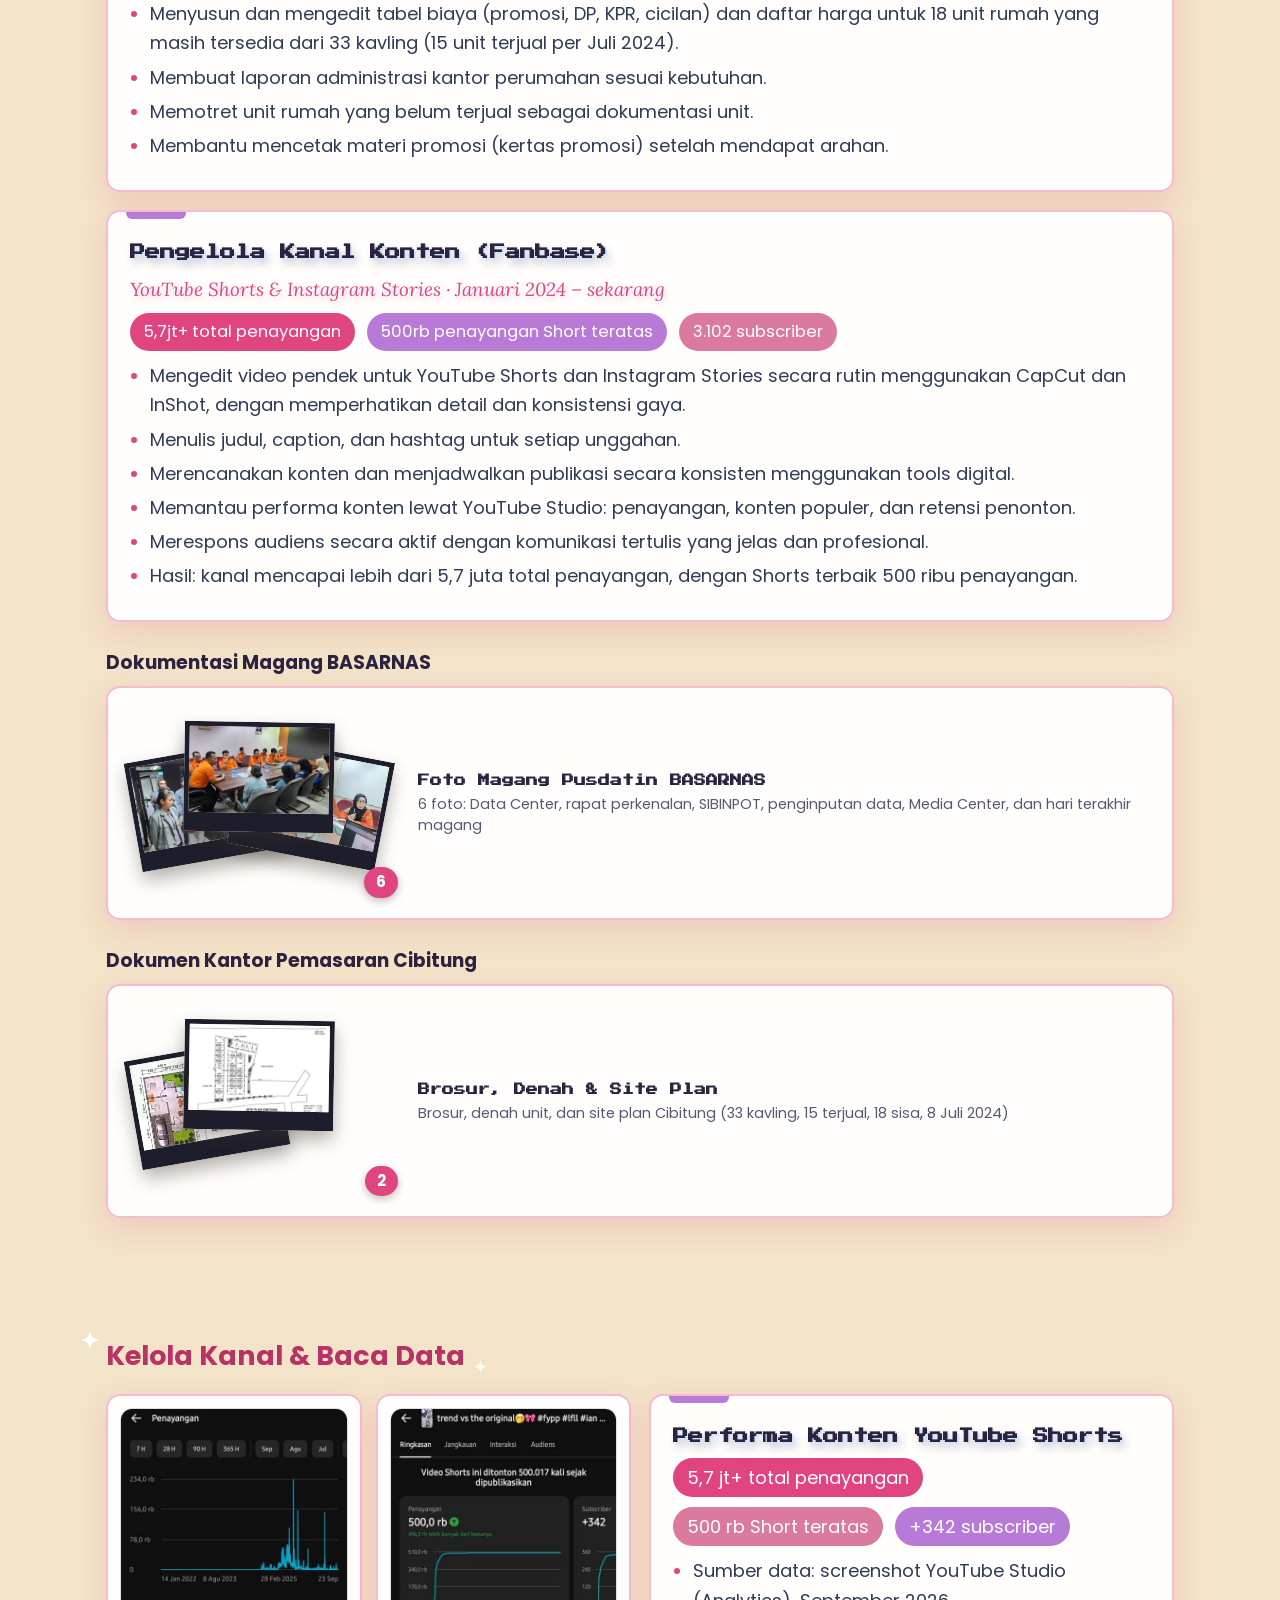
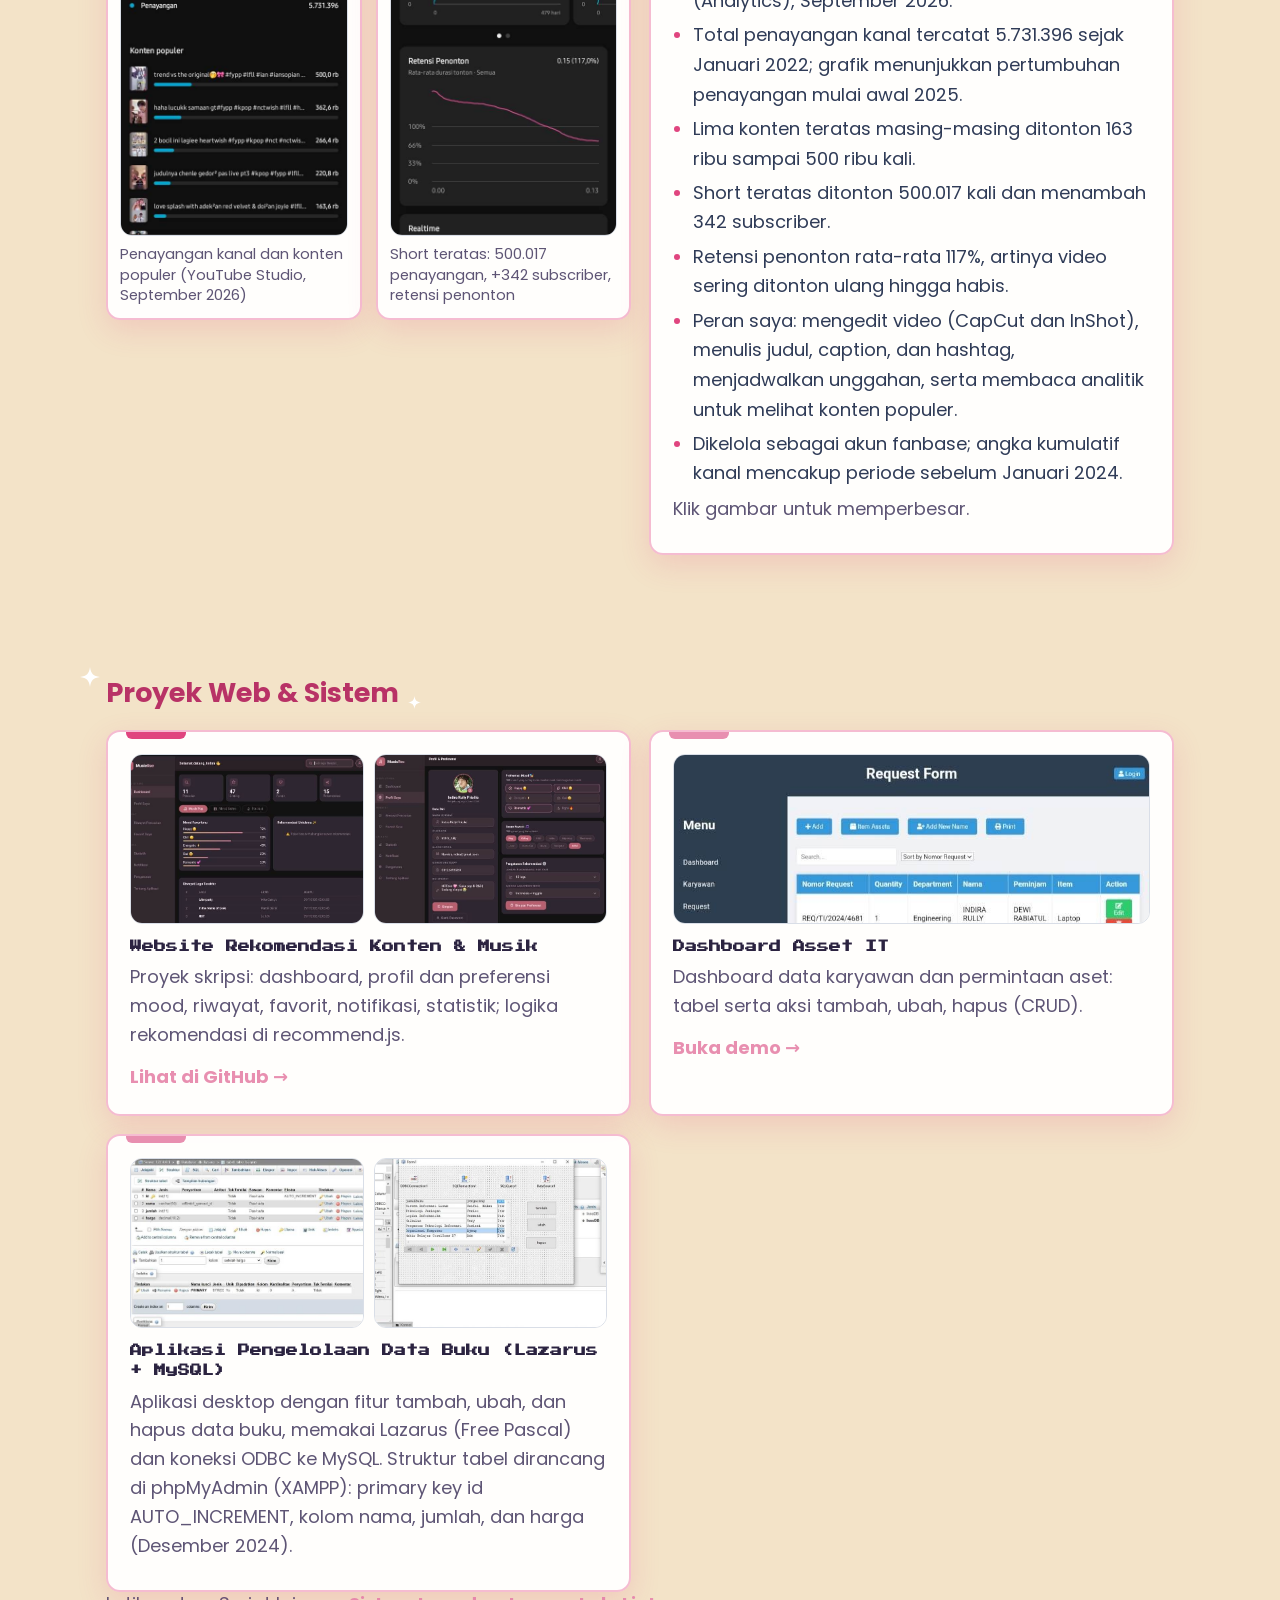
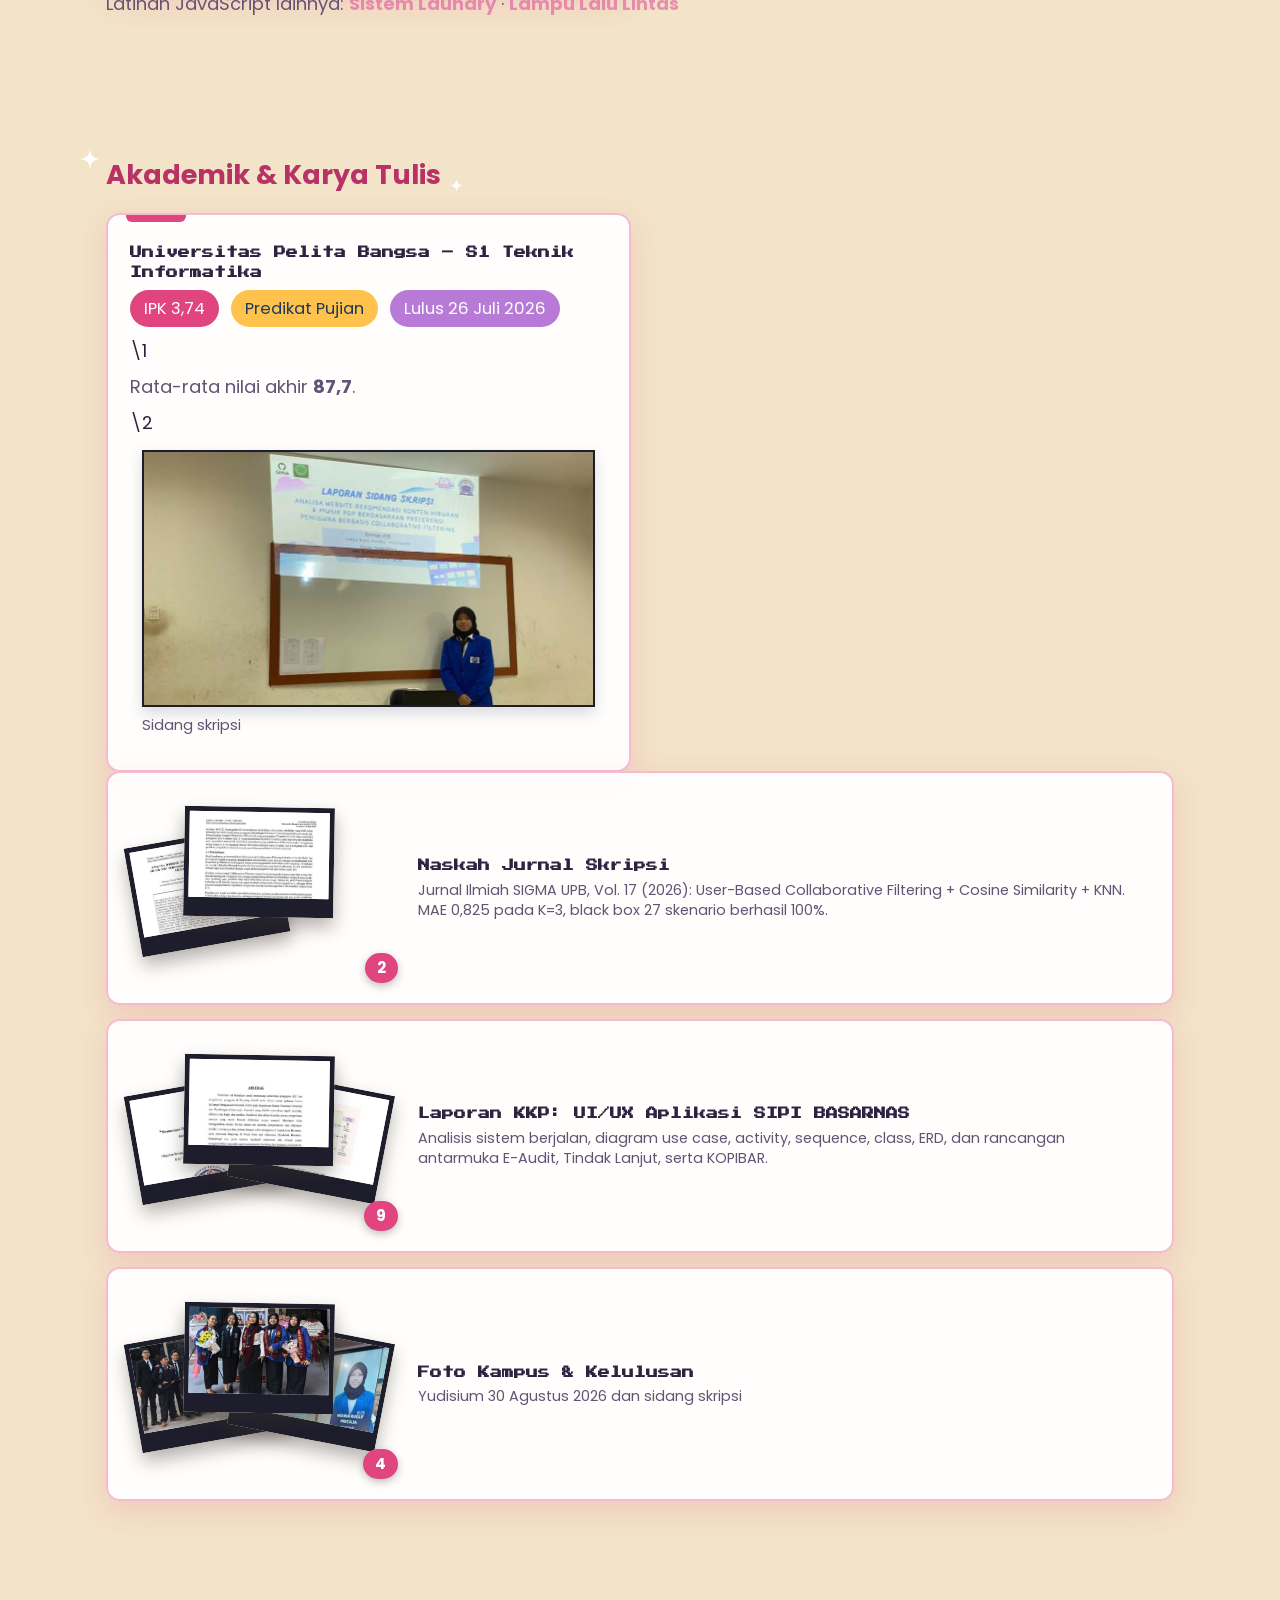
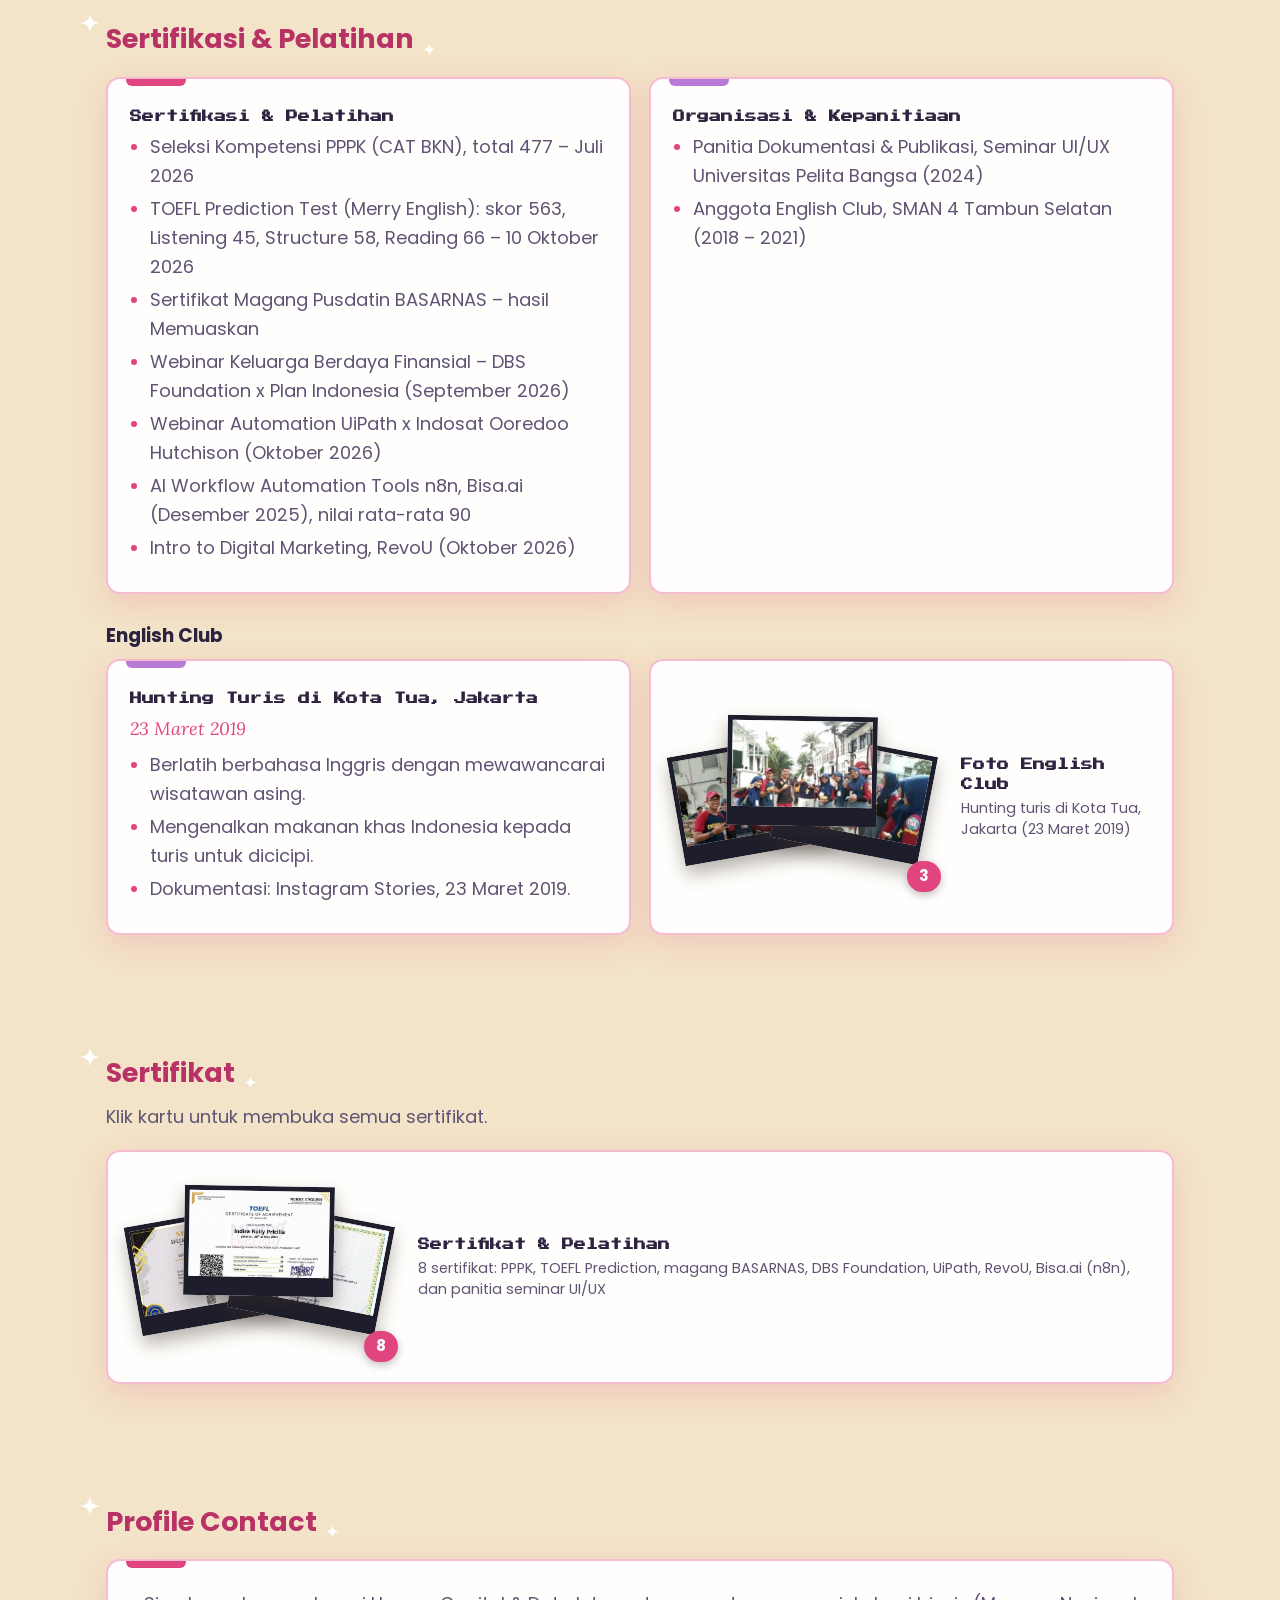
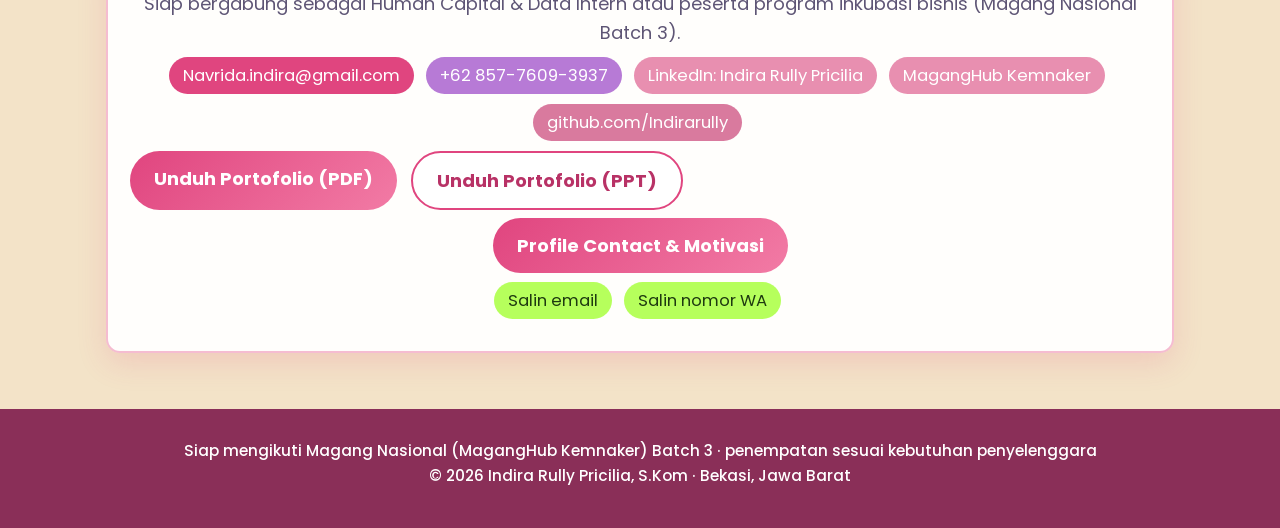
==== commit ddee3999: "Add files via upload" ====
--- a/index.html
+++ b/index.html
@@ -23,7 +23,7 @@
 <section id="home" class="hero">
   <div class="hero-text">
     <span class="chip pink">Portofolio Karir &amp; Keahlian</span><span class="chip open">Magang Nasional Batch 3 &middot; MagangHub</span>
-    <h1 class="d3">Indira Rully<br>Pricilia, S.Kom</h1>
+    <h1 class="d3">Indira Rully<br>Pricilia, S.Kom</h1><p class="tk">Melamar: Talenta Kewirausahaan BBPVP Bekasi<br>Melamar: Human Capital &amp; Data Intern Bank Mandiri</p>
     <p class="roles">Human Capital &amp; Data &bull; <span id="role">Validasi Data</span></p>
     <p class="lead">Lulusan S1 Teknik Informatika (IPK 3,74, Cum Laude) yang mengelola data ratusan pegawai dengan akurasi 100% di Pusdatin BASARNAS. Teliti, menjaga kerahasiaan data, dan terbiasa mengecek ulang.</p>
     <div class="cta"><a class="btn" href="#experience">Lihat Pengalaman</a><button class="btn" type="button" id="open-fit">Kenapa saya cocok?</button><a class="btn ghost" href="#contact">Hubungi Saya</a></div>
@@ -159,6 +159,7 @@
   <div class="glass card contact">
     <p>Siap bergabung sebagai Human Capital &amp; Data Intern atau peserta program inkubasi bisnis (Magang Nasional Batch 3).</p>
     <p class="chips"><a class="chip pink" href="mailto:Navrida.indira@gmail.com">Navrida.indira@gmail.com</a><a class="chip aq" href="https://wa.me/6285776093937" target="_blank" rel="noopener">+62 857-7609-3937</a><a class="chip sky" href="https://www.linkedin.com/in/indira-rully-pricilia-56661528b" target="_blank" rel="noopener">LinkedIn: Indira Rully Pricilia</a><a class="chip sky" href="https://maganghub.kemnaker.go.id" target="_blank" rel="noopener">MagangHub Kemnaker</a><a class="chip lil" href="https://github.com/Indirarully" target="_blank" rel="noopener">github.com/Indirarully</a></p>
+    <p class="dl"><a class="btn" href="Portofolio_Indira_Rully_Pricilia_Formal.pdf" download>Unduh Portofolio (PDF)</a><a class="btn ghost" href="Portofolio_Indira_Rully_Pricilia_Formal.pptx" download>Unduh Portofolio (PPT)</a></p>
     <p class="actions"><button class="btn" type="button" id="open-contact">Profile Contact &amp; Motivasi</button></p>
     <p class="chips"><button class="chip lime" data-copy="Navrida.indira@gmail.com" type="button">Salin email</button><button class="chip lime" data-copy="+6285776093937" type="button">Salin nomor WA</button></p>
   </div>
--- a/style.css
+++ b/style.css
@@ -322,3 +322,45 @@
 body[data-bg="game"][data-theme="formal"][data-accent="sakura"] .theme-sw button[aria-pressed=true]{background:#E0457F}
 body[data-bg="game"][data-theme="formal"] .theme-sw button{font-size:.95rem}
 body[data-bg="game"][data-theme="formal"] .spot h3{font-family:Poppins,sans-serif;font-size:1.6rem;color:#B83266}body[data-bg="game"][data-theme="formal"]:not([data-accent="sakura"]) .spot h3{color:#1F3A5F}
+
+.tk{font-weight:700;letter-spacing:.12em;text-transform:uppercase;font-size:1.05rem;color:var(--pink);margin:4px 0 14px}
+.dl{display:flex;gap:14px;flex-wrap:wrap;margin:16px 0}
+.petals{perspective:700px}
+.petal{box-shadow:inset -2px -3px 5px rgba(200,60,110,.35);filter:drop-shadow(0 3px 3px rgba(150,40,80,.25));animation-name:pfall3}
+@keyframes pfall3{0%{transform:translate3d(0,-5vh,0) rotateX(0) rotateY(0) rotateZ(0)}50%{transform:translate3d(60px,55vh,80px) rotateX(270deg) rotateY(180deg) rotateZ(200deg)}100%{transform:translate3d(-30px,108vh,0) rotateX(540deg) rotateY(360deg) rotateZ(420deg)}}
+.tree{transition:transform .25s ease-out}.tree svg{width:100%;height:auto;filter:drop-shadow(0 14px 16px rgba(120,30,70,.28))}
+body[data-bg="game"][data-theme="formal"][data-accent="samudra"]{--pink:#0B7A9E;--aq:#2BB3C0;--lil:#5B8FD0;--sky:#2BB3C0}
+body[data-bg="game"][data-theme="formal"][data-accent="samudra"]::before{background:linear-gradient(180deg,#EAF7FB,#D2ECF6)}
+body[data-bg="game"][data-theme="formal"][data-accent="samudra"] .glass{border:2px solid #BFE3EE;box-shadow:0 10px 30px rgba(0,0,0,.08)}
+body[data-bg="game"][data-theme="formal"][data-accent="samudra"] .btn{background:linear-gradient(135deg,#0B7A9E,#2BB3C0);border-radius:999px}
+body[data-bg="game"][data-theme="formal"][data-accent="samudra"] .btn.ghost{background:#fff;color:#0B5E7C;border:2px solid #0B7A9E}
+body[data-bg="game"][data-theme="formal"][data-accent="samudra"] h1.d3,body[data-bg="game"][data-theme="formal"][data-accent="samudra"] h2.d3,body[data-bg="game"][data-theme="formal"][data-accent="samudra"] .pl-title,body[data-bg="game"][data-theme="formal"][data-accent="samudra"] .spot h3{color:#0B5E7C}
+body[data-bg="game"][data-theme="formal"][data-accent="samudra"] footer{background:#0B4F68}body[data-bg="game"][data-theme="formal"][data-accent="samudra"] .prog i,body[data-bg="game"][data-theme="formal"][data-accent="samudra"] .top8 li::before{background:#0B7A9E}
+body[data-bg="game"][data-theme="formal"][data-accent="samudra"] .pl-modal,body[data-bg="game"][data-theme="formal"][data-accent="samudra"] .lb{background:rgba(8,60,80,.72)}body[data-bg="game"][data-theme="formal"][data-accent="samudra"] .pl-modal{--t:#0B7A9E}
+body[data-bg="game"][data-theme="formal"][data-accent="samudra"] .theme-sw button[aria-pressed=true]{background:#0B7A9E}
+body[data-bg="game"][data-theme="formal"][data-accent="emas"]{--pink:#1F3A5F;--aq:#B8902B;--lil:#7A8CA8;--sky:#B8902B}
+body[data-bg="game"][data-theme="formal"][data-accent="emas"]::before{background:linear-gradient(180deg,#FBF8EF,#EFE8D2)}
+body[data-bg="game"][data-theme="formal"][data-accent="emas"] .glass{border:2px solid #E4D7A8;box-shadow:0 10px 30px rgba(0,0,0,.08)}
+body[data-bg="game"][data-theme="formal"][data-accent="emas"] .btn{background:linear-gradient(135deg,#1F3A5F,#B8902B);border-radius:999px}
+body[data-bg="game"][data-theme="formal"][data-accent="emas"] .btn.ghost{background:#fff;color:#1F3A5F;border:2px solid #1F3A5F}
+body[data-bg="game"][data-theme="formal"][data-accent="emas"] h1.d3,body[data-bg="game"][data-theme="formal"][data-accent="emas"] h2.d3,body[data-bg="game"][data-theme="formal"][data-accent="emas"] .pl-title,body[data-bg="game"][data-theme="formal"][data-accent="emas"] .spot h3{color:#1F3A5F}
+body[data-bg="game"][data-theme="formal"][data-accent="emas"] footer{background:#14263F}body[data-bg="game"][data-theme="formal"][data-accent="emas"] .prog i,body[data-bg="game"][data-theme="formal"][data-accent="emas"] .top8 li::before{background:#1F3A5F}
+body[data-bg="game"][data-theme="formal"][data-accent="emas"] .pl-modal,body[data-bg="game"][data-theme="formal"][data-accent="emas"] .lb{background:rgba(20,38,63,.78)}body[data-bg="game"][data-theme="formal"][data-accent="emas"] .pl-modal{--t:#B8902B}
+body[data-bg="game"][data-theme="formal"][data-accent="emas"] .theme-sw button[aria-pressed=true]{background:#1F3A5F}
+
+.glitter,.sea{display:none;position:fixed;inset:0;pointer-events:none;overflow:hidden;z-index:1;perspective:800px}
+body[data-accent=emas] .glitter,body[data-accent=samudra] .sea{display:block}
+.gst{position:absolute;left:var(--x);top:var(--y);width:var(--s);height:var(--s);background:radial-gradient(circle at 35% 30%,#FFF6C8,#F2C94C 50%,#B8902B);clip-path:polygon(50% 0,60% 40%,100% 50%,60% 60%,50% 100%,40% 60%,0 50%,40% 40%);animation:twk var(--d) ease-in-out infinite;animation-delay:var(--dl)}
+@keyframes twk{0%,100%{opacity:.2;transform:scale(.5) rotateY(0)}50%{opacity:1;transform:scale(1.2) rotateY(180deg)}}
+body[data-bg="game"][data-theme="formal"][data-accent="emas"]::before{background:radial-gradient(circle at 15% 20%,rgba(246,226,122,.35),transparent 35%),radial-gradient(circle at 85% 75%,rgba(201,162,39,.25),transparent 40%),linear-gradient(180deg,#FFFBEF,#F1E8CC)}
+body[data-bg="game"][data-theme="formal"][data-accent="emas"] .glass{box-shadow:0 10px 30px rgba(184,144,43,.28),inset 0 0 0 1px rgba(255,255,255,.7)}
+body[data-bg="game"][data-theme="formal"][data-accent="emas"] .btn{background:linear-gradient(135deg,#B8902B,#F6E27A 50%,#B8902B);color:#1F3A5F}
+body[data-bg="game"][data-theme="formal"][data-accent="emas"] h1.d3,body[data-bg="game"][data-theme="formal"][data-accent="emas"] h2.d3{background:linear-gradient(90deg,#1F3A5F 0 38%,#C9A227 50%,#1F3A5F 62% 100%) 0 0/250% 100%;-webkit-background-clip:text;background-clip:text;-webkit-text-fill-color:transparent;animation:shine 5s linear infinite}
+@keyframes shine{to{background-position:-250% 0}}
+.sf{position:absolute;left:var(--x);bottom:var(--y);width:var(--s);height:var(--s);filter:drop-shadow(0 10px 6px rgba(0,60,80,.35));animation:bob var(--d) ease-in-out infinite;animation-delay:var(--dl)}
+.sf i{display:block;width:100%;height:100%;transform:rotate(var(--r));background:radial-gradient(circle,rgba(255,255,255,.55) 2px,transparent 3px) 0 0/13px 13px,radial-gradient(circle at 35% 30%,#FFD2B8,#FF8A65 50%,#D8452F);clip-path:polygon(50% 0,61% 35%,98% 35%,68% 57%,79% 91%,50% 70%,21% 91%,32% 57%,2% 35%,39% 35%)}
+@keyframes bob{0%,100%{transform:translateY(0) rotateX(15deg)}50%{transform:translateY(-14px) rotateX(35deg)}}
+.bb{position:absolute;bottom:-30px;left:var(--x);width:var(--s);height:var(--s);border-radius:50%;background:radial-gradient(circle at 30% 30%,#fff,rgba(255,255,255,.25) 40%,rgba(43,179,192,.3));border:1px solid rgba(255,255,255,.7);animation:rise var(--d) linear infinite;animation-delay:var(--dl)}
+@keyframes rise{to{transform:translate(30px,-115vh)}}
+body[data-bg="game"][data-theme="formal"][data-accent="samudra"]::before{background:radial-gradient(circle at 20% 0,rgba(255,255,255,.8),transparent 45%),linear-gradient(180deg,#E6F8FC,#BFE6F2 60%,#8FD0E6)}
+@media(prefers-reduced-motion:reduce){.gst,.sf,.bb{animation:none}}
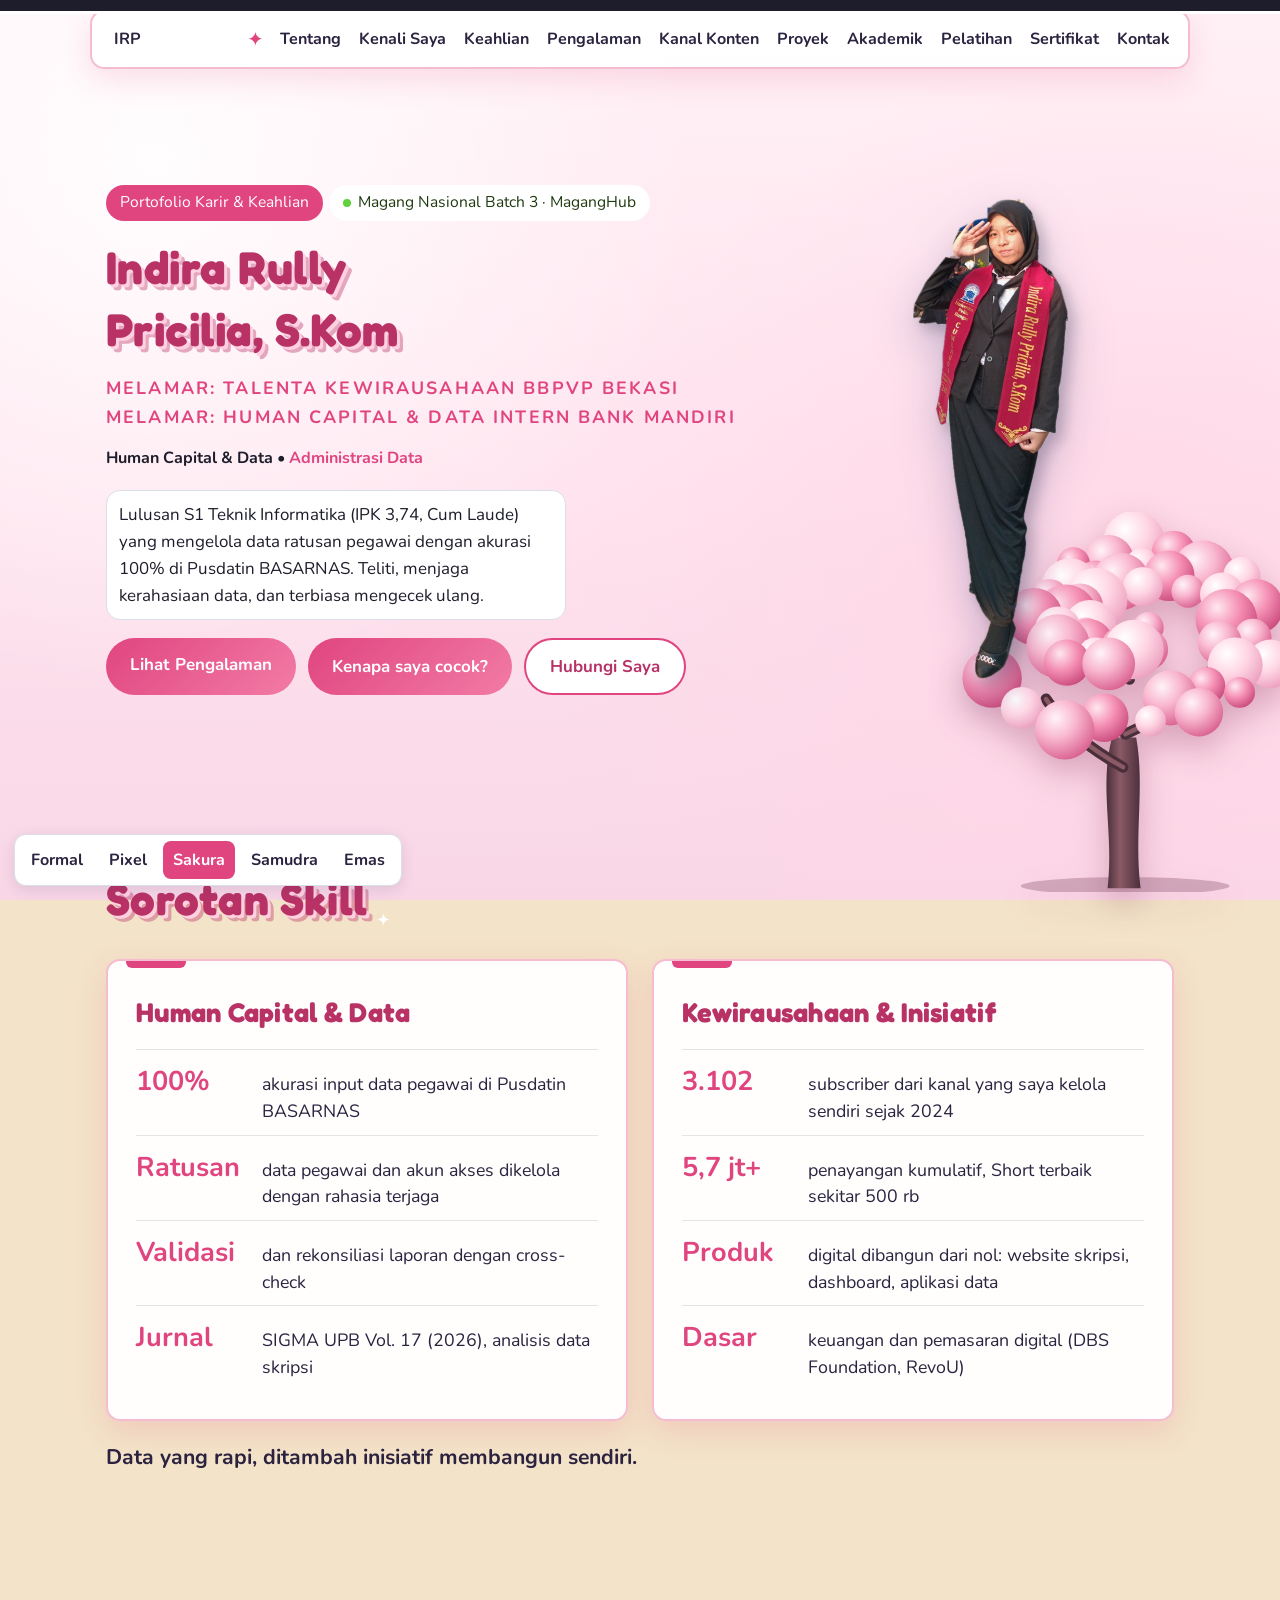
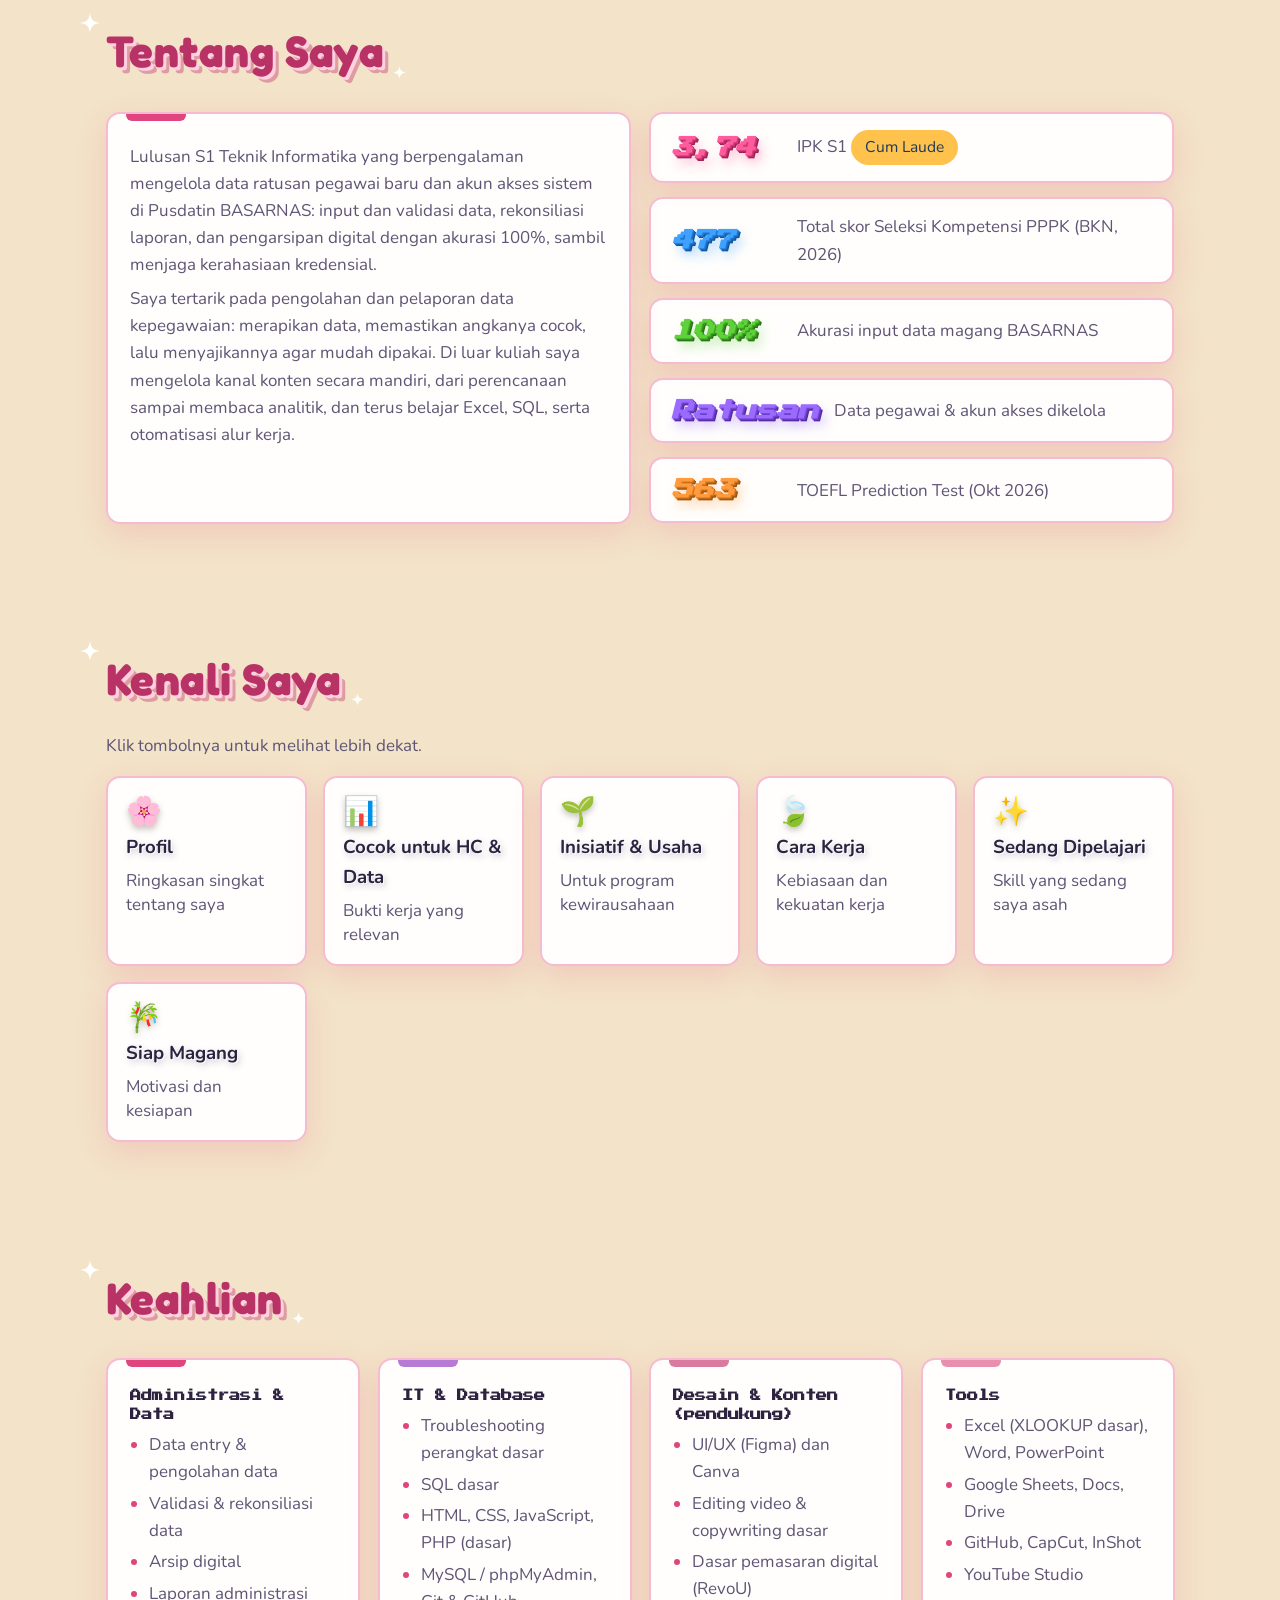
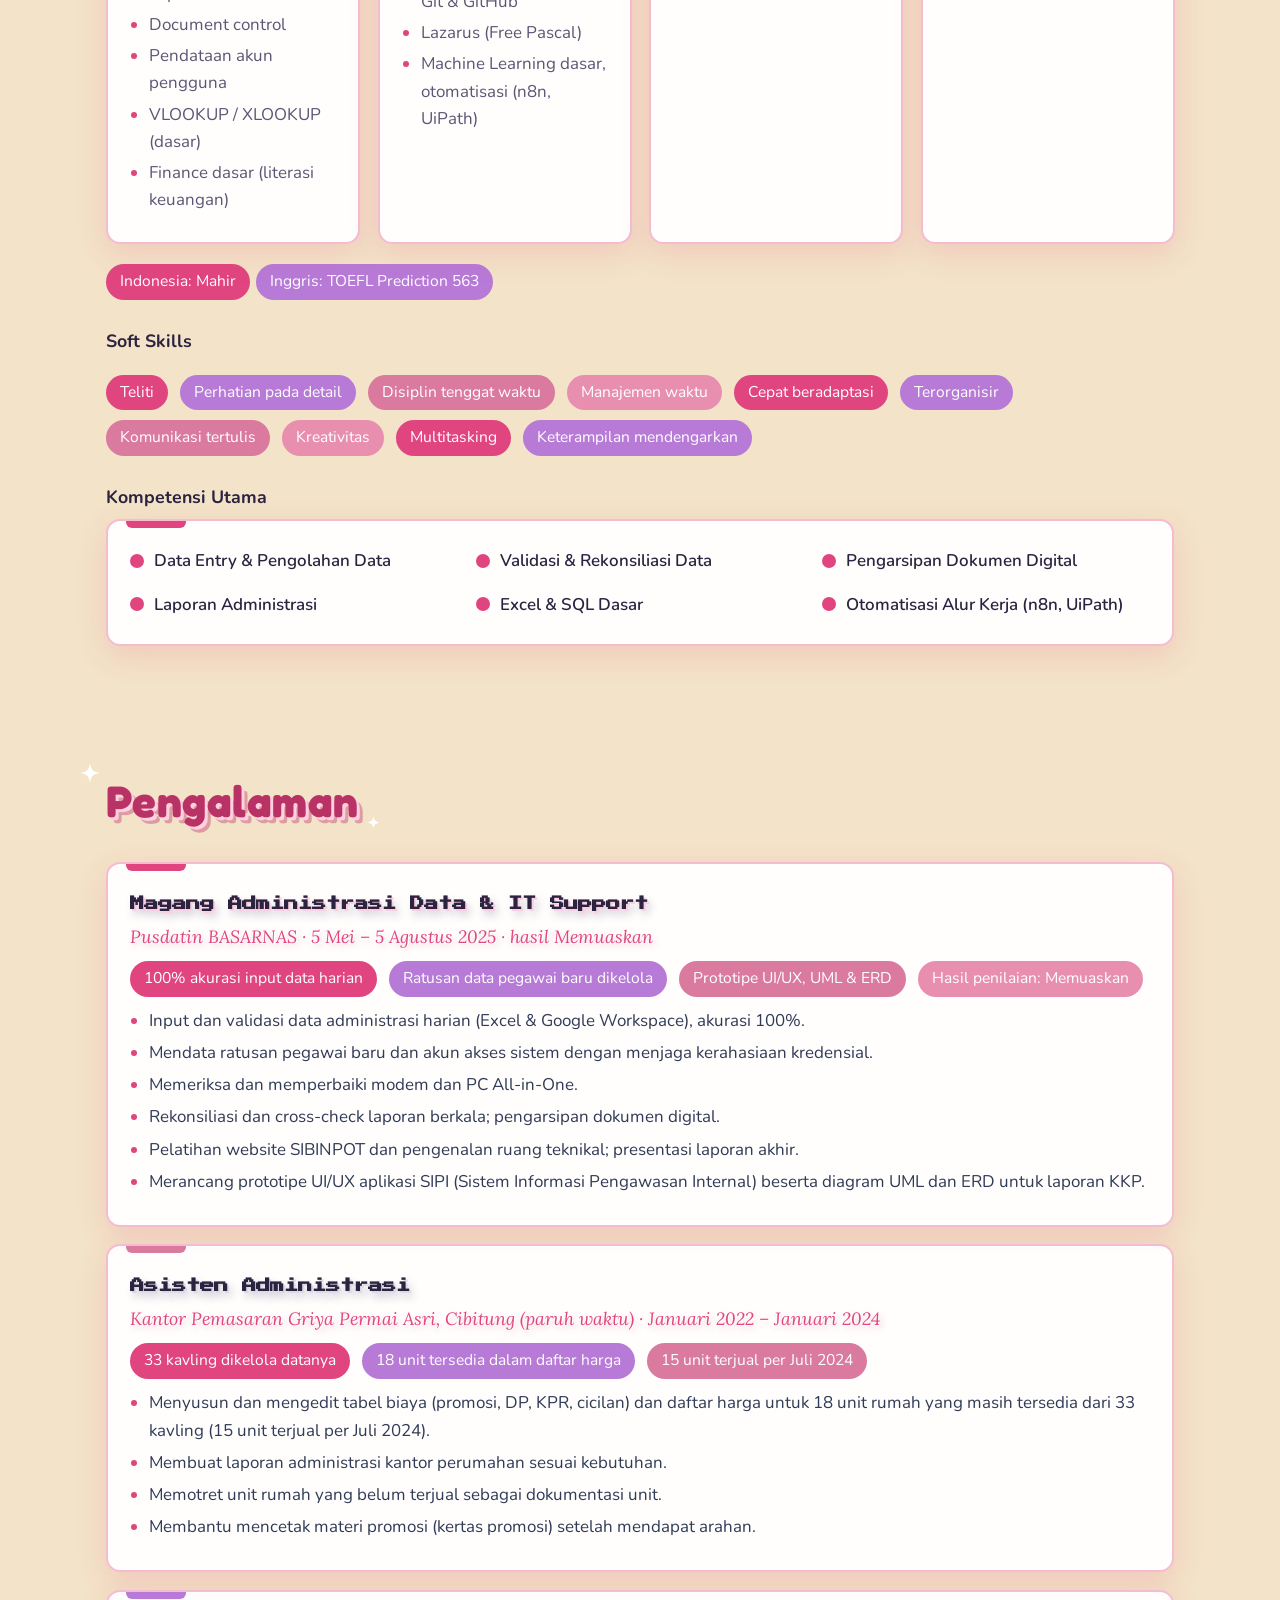
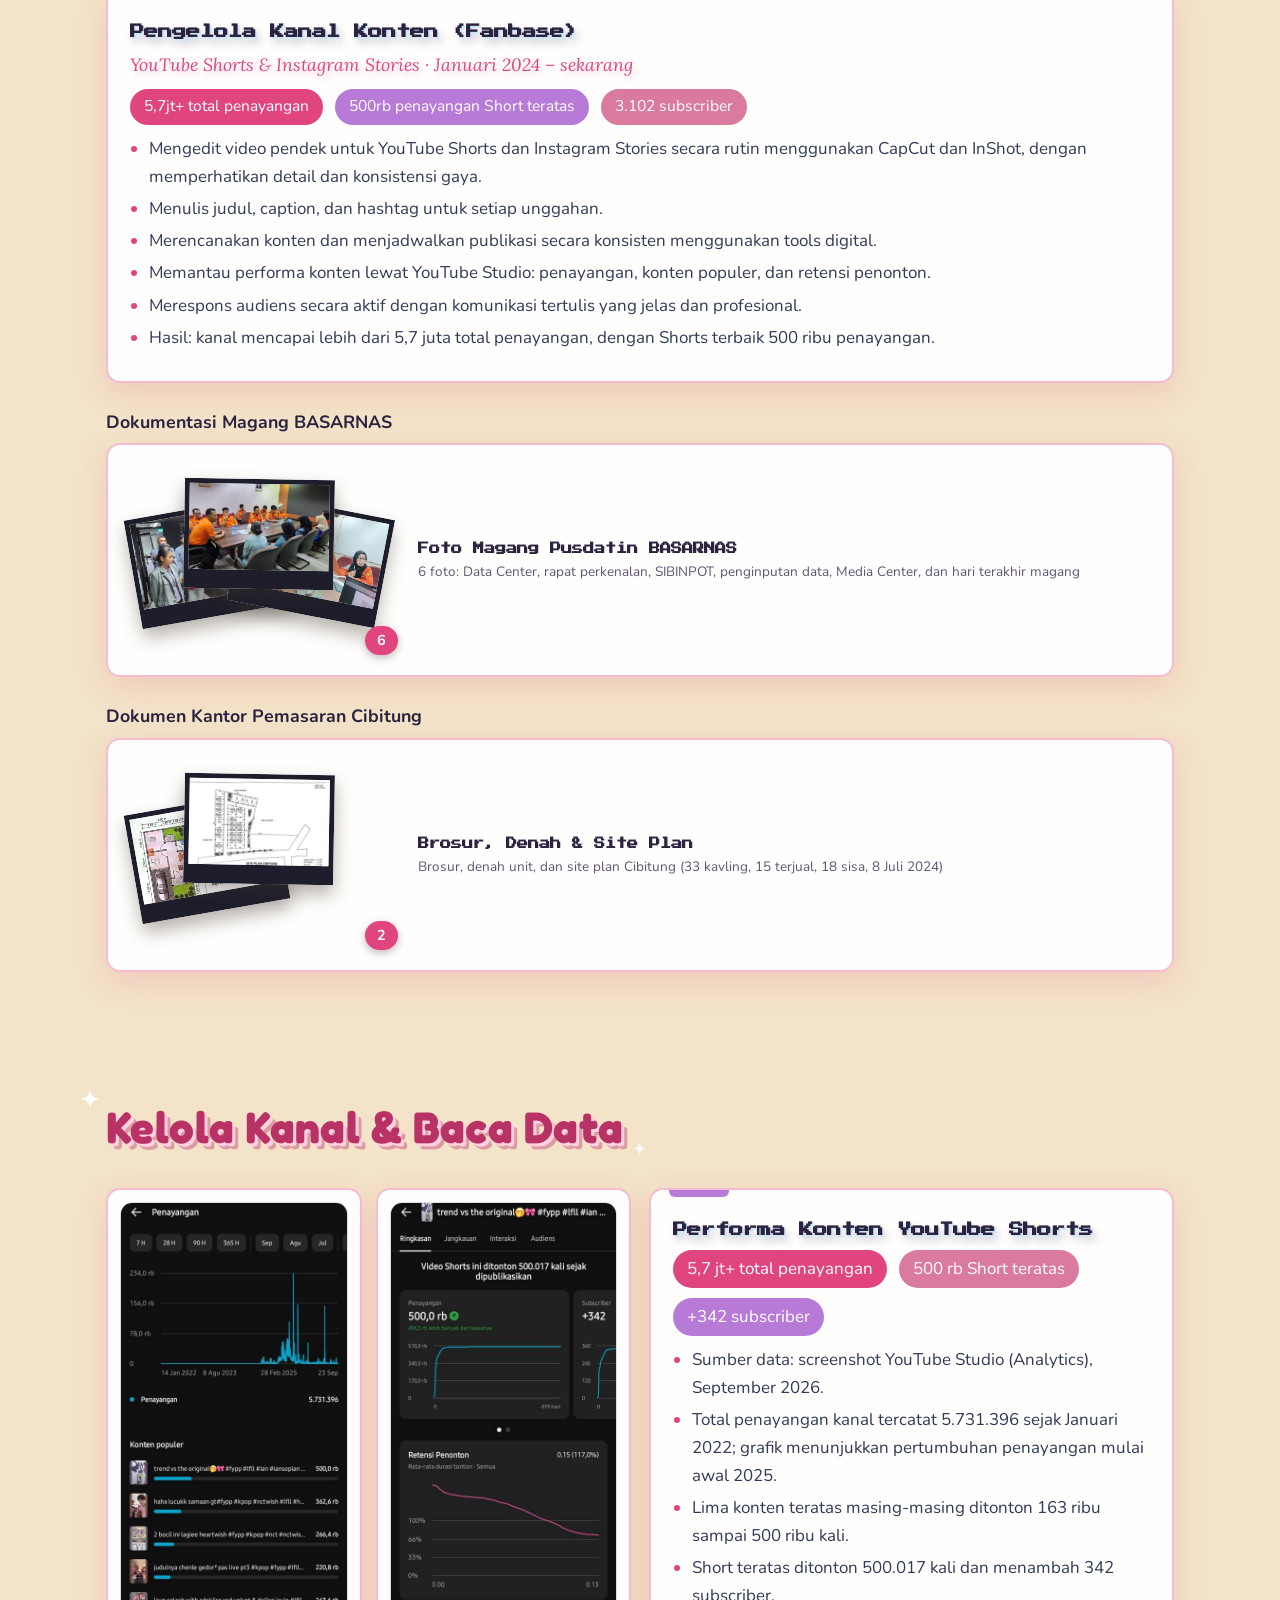
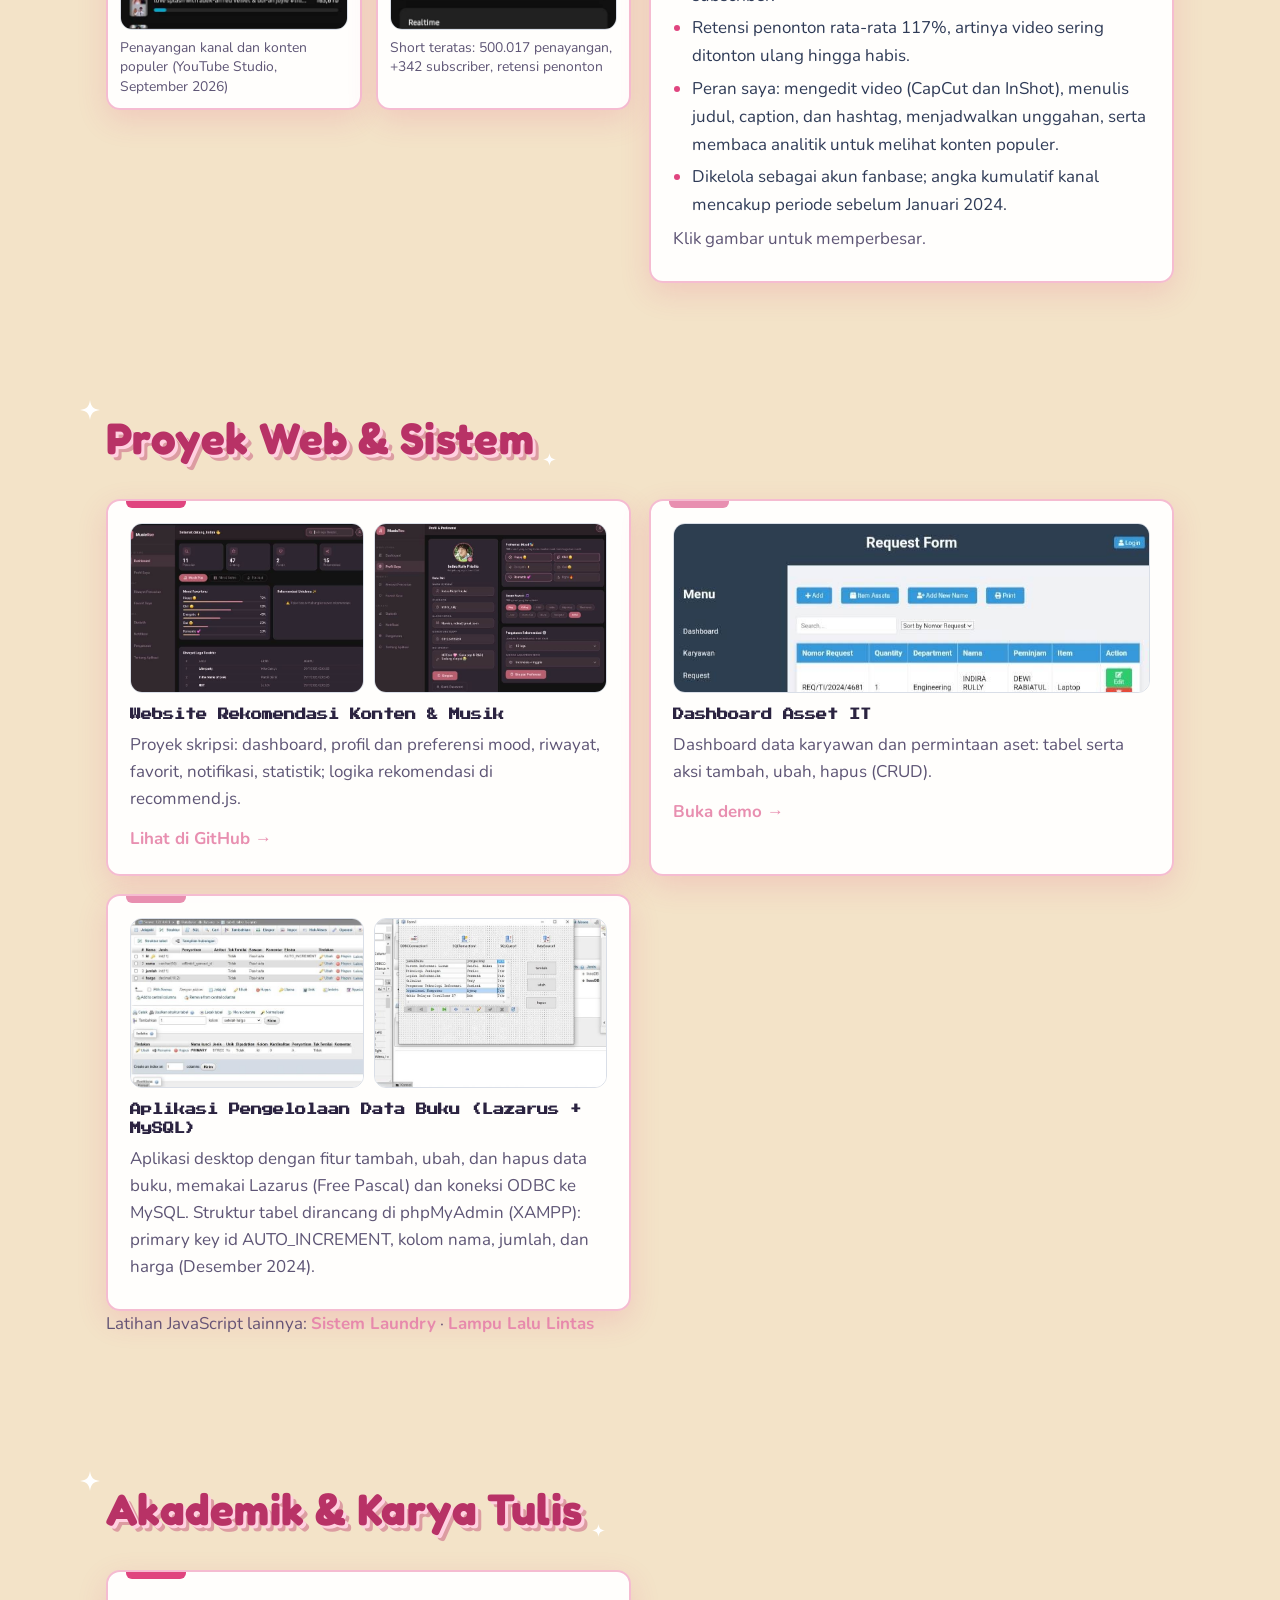
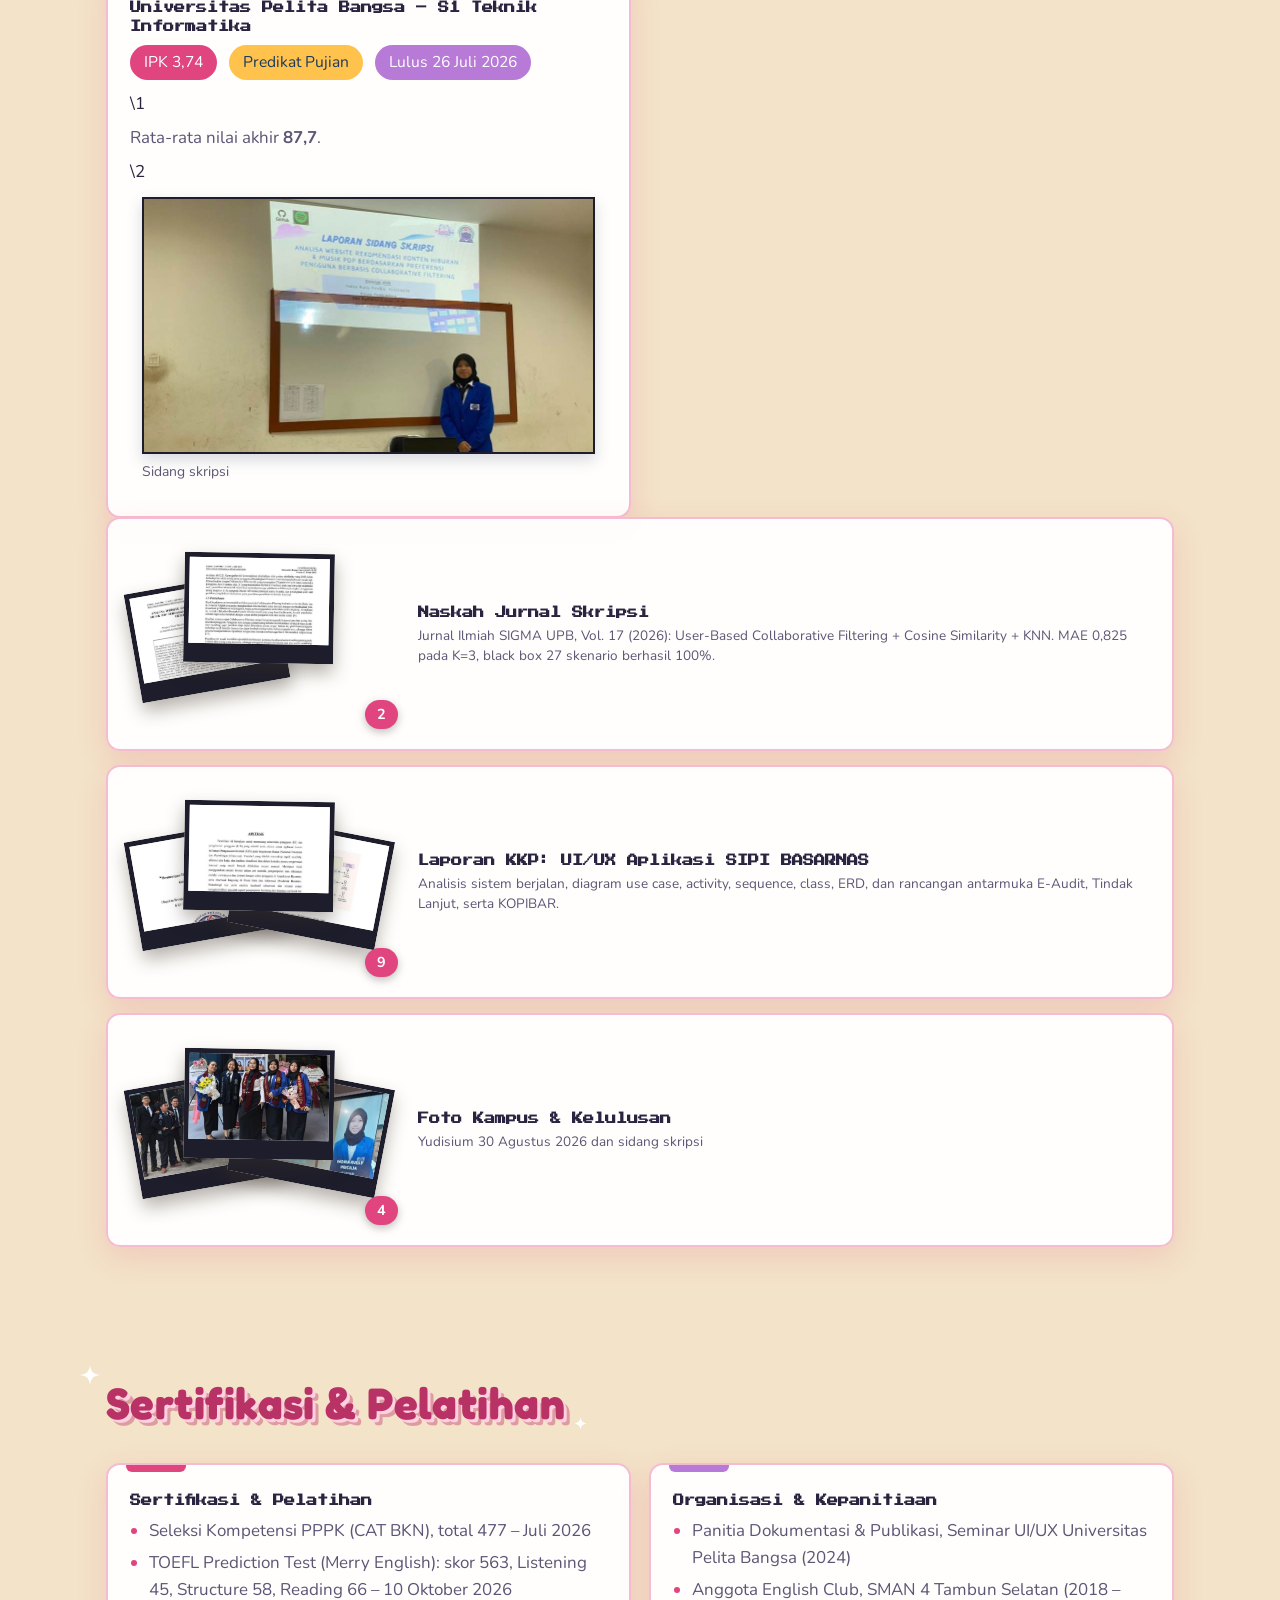
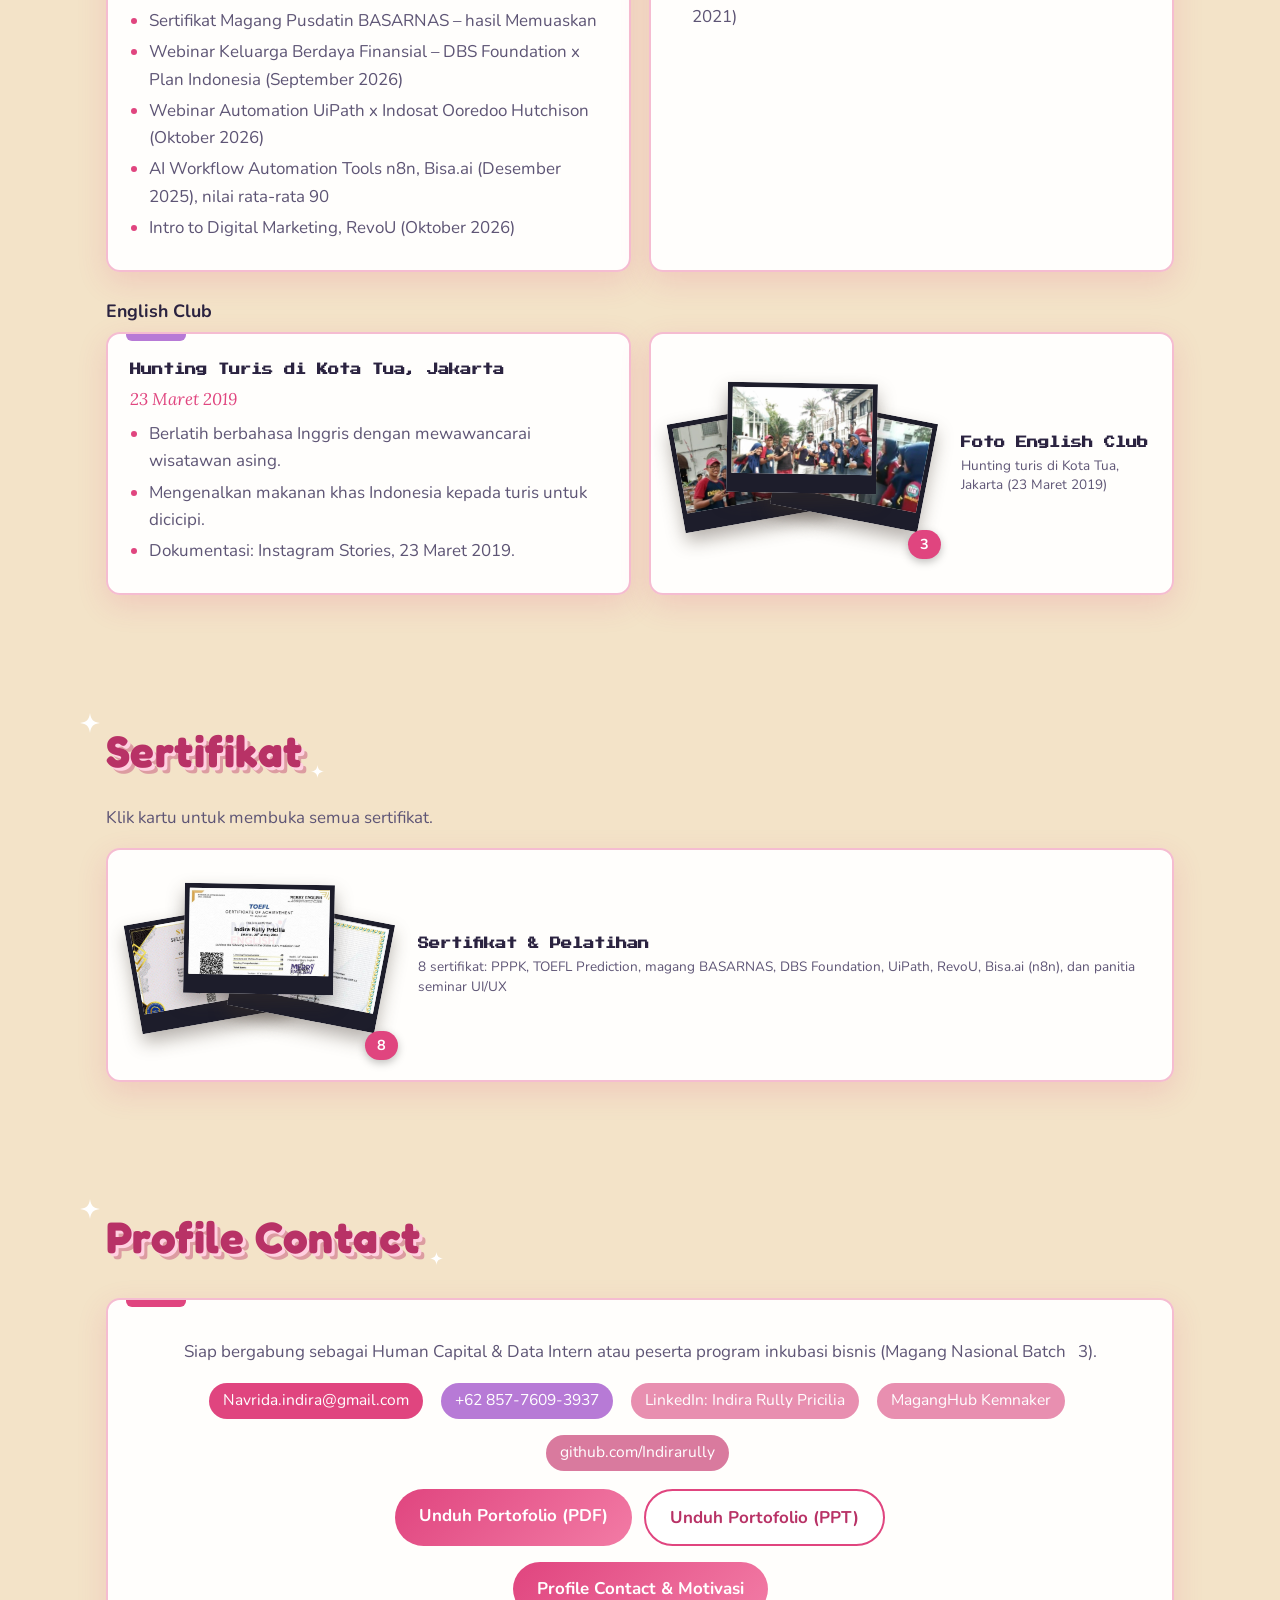
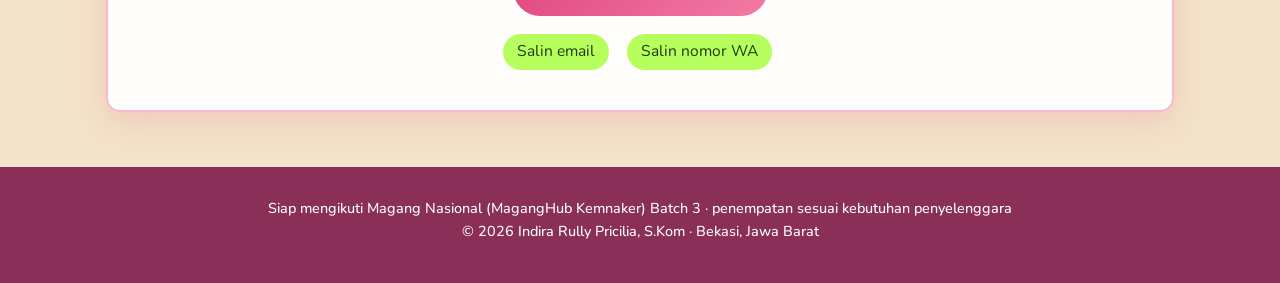
==== commit 0a75f45d: "Add files via upload" ====
--- a/index.html
+++ b/index.html
@@ -8,7 +8,7 @@
 <link rel="preconnect" href="https://fonts.googleapis.com">
 <link href="https://fonts.googleapis.com/css2?family=Poppins:ital,wght@0,400;0,500;0,700;1,700&family=Lora:ital@1&family=Press+Start+2P&display=swap" rel="stylesheet">
 <link rel="stylesheet" href="style.css">
-</head>
+<link href="https://fonts.googleapis.com/css2?family=Fredoka:wght@500;700&family=Nunito:wght@400;600;700&family=Playfair+Display:wght@700&display=swap" rel="stylesheet"></head>
 <body>
 <header class="nav glass">
   <a class="brand" href="#home">IRP</a>
--- a/style.css
+++ b/style.css
@@ -364,3 +364,18 @@
 @keyframes rise{to{transform:translate(30px,-115vh)}}
 body[data-bg="game"][data-theme="formal"][data-accent="samudra"]::before{background:radial-gradient(circle at 20% 0,rgba(255,255,255,.8),transparent 45%),linear-gradient(180deg,#E6F8FC,#BFE6F2 60%,#8FD0E6)}
 @media(prefers-reduced-motion:reduce){.gst,.sf,.bb{animation:none}}
+
+html{font-size:106%}
+.pl-body,.pl-body li,.pl-body p{font-size:1.05rem;line-height:1.65}.pl-title{font-size:1.45rem}.pl-box{max-width:min(720px,92vw)}
+body[data-bg="game"][data-theme="formal"]{font-family:'Nunito',Poppins,sans-serif}
+body[data-bg="game"][data-theme="formal"] .btn,body[data-bg="game"][data-theme="formal"] .chip,body[data-bg="game"][data-theme="formal"] .roles,body[data-bg="game"][data-theme="formal"] .roles *,body[data-bg="game"][data-theme="formal"] .theme-sw button,body[data-bg="game"][data-theme="formal"] .spot,body[data-bg="game"][data-theme="formal"] .lead,body[data-bg="game"][data-theme="formal"] .tk{font-family:'Nunito',sans-serif}
+body[data-bg="game"][data-theme="formal"] .chip{font-size:.86rem}.spot-i b{font-size:1.6rem;min-width:6.5rem}.spot-i span{font-size:1.05rem}
+body[data-bg="game"][data-theme="formal"] nav a,body[data-bg="game"][data-theme="formal"] .nav a{font-family:'Nunito',sans-serif;font-size:.95rem;font-weight:700;letter-spacing:0;white-space:nowrap}
+body[data-bg="game"][data-theme="formal"] h1.d3,body[data-bg="game"][data-theme="formal"] h2.d3,body[data-bg="game"][data-theme="formal"] .pl-title,body[data-bg="game"][data-theme="formal"] .spot h3{font-family:'Fredoka',sans-serif;font-weight:700;letter-spacing:.01em}
+body[data-bg="game"][data-theme="formal"] h2.d3{font-size:clamp(1.9rem,3.6vw,2.6rem)}
+body[data-bg="game"][data-theme="formal"] h1.d3,body[data-bg="game"][data-theme="formal"] h2.d3,body[data-bg="game"][data-theme="formal"] .pl-title{text-shadow:2px 2px 0 #fff,4px 4px 0 rgba(31,58,95,.2)}
+body[data-bg="game"][data-theme="formal"][data-accent="sakura"] h1.d3,body[data-bg="game"][data-theme="formal"][data-accent="sakura"] h2.d3,body[data-bg="game"][data-theme="formal"][data-accent="sakura"] .pl-title{text-shadow:3px 3px 0 #FFD0E0,6px 6px 0 rgba(184,50,102,.4)}
+body[data-bg="game"][data-theme="formal"][data-accent="samudra"] h1.d3,body[data-bg="game"][data-theme="formal"][data-accent="samudra"] h2.d3,body[data-bg="game"][data-theme="formal"][data-accent="samudra"] .pl-title{text-shadow:3px 3px 0 #BFE9F3,6px 6px 0 rgba(11,94,124,.35)}
+body[data-bg="game"][data-theme="formal"][data-accent="emas"] h1.d3,body[data-bg="game"][data-theme="formal"][data-accent="emas"] h2.d3{font-family:'Playfair Display',serif;text-shadow:none;filter:drop-shadow(3px 3px 0 rgba(184,144,43,.5)) drop-shadow(6px 6px 0 rgba(31,58,95,.18))}
+body[data-bg="game"][data-theme="formal"][data-accent="emas"] .pl-title{font-family:'Playfair Display',serif;text-shadow:3px 3px 0 #F6E27A,6px 6px 0 rgba(31,58,95,.2)}
+#contact p{display:flex;flex-wrap:wrap;justify-content:center;gap:12px;margin:16px 0}
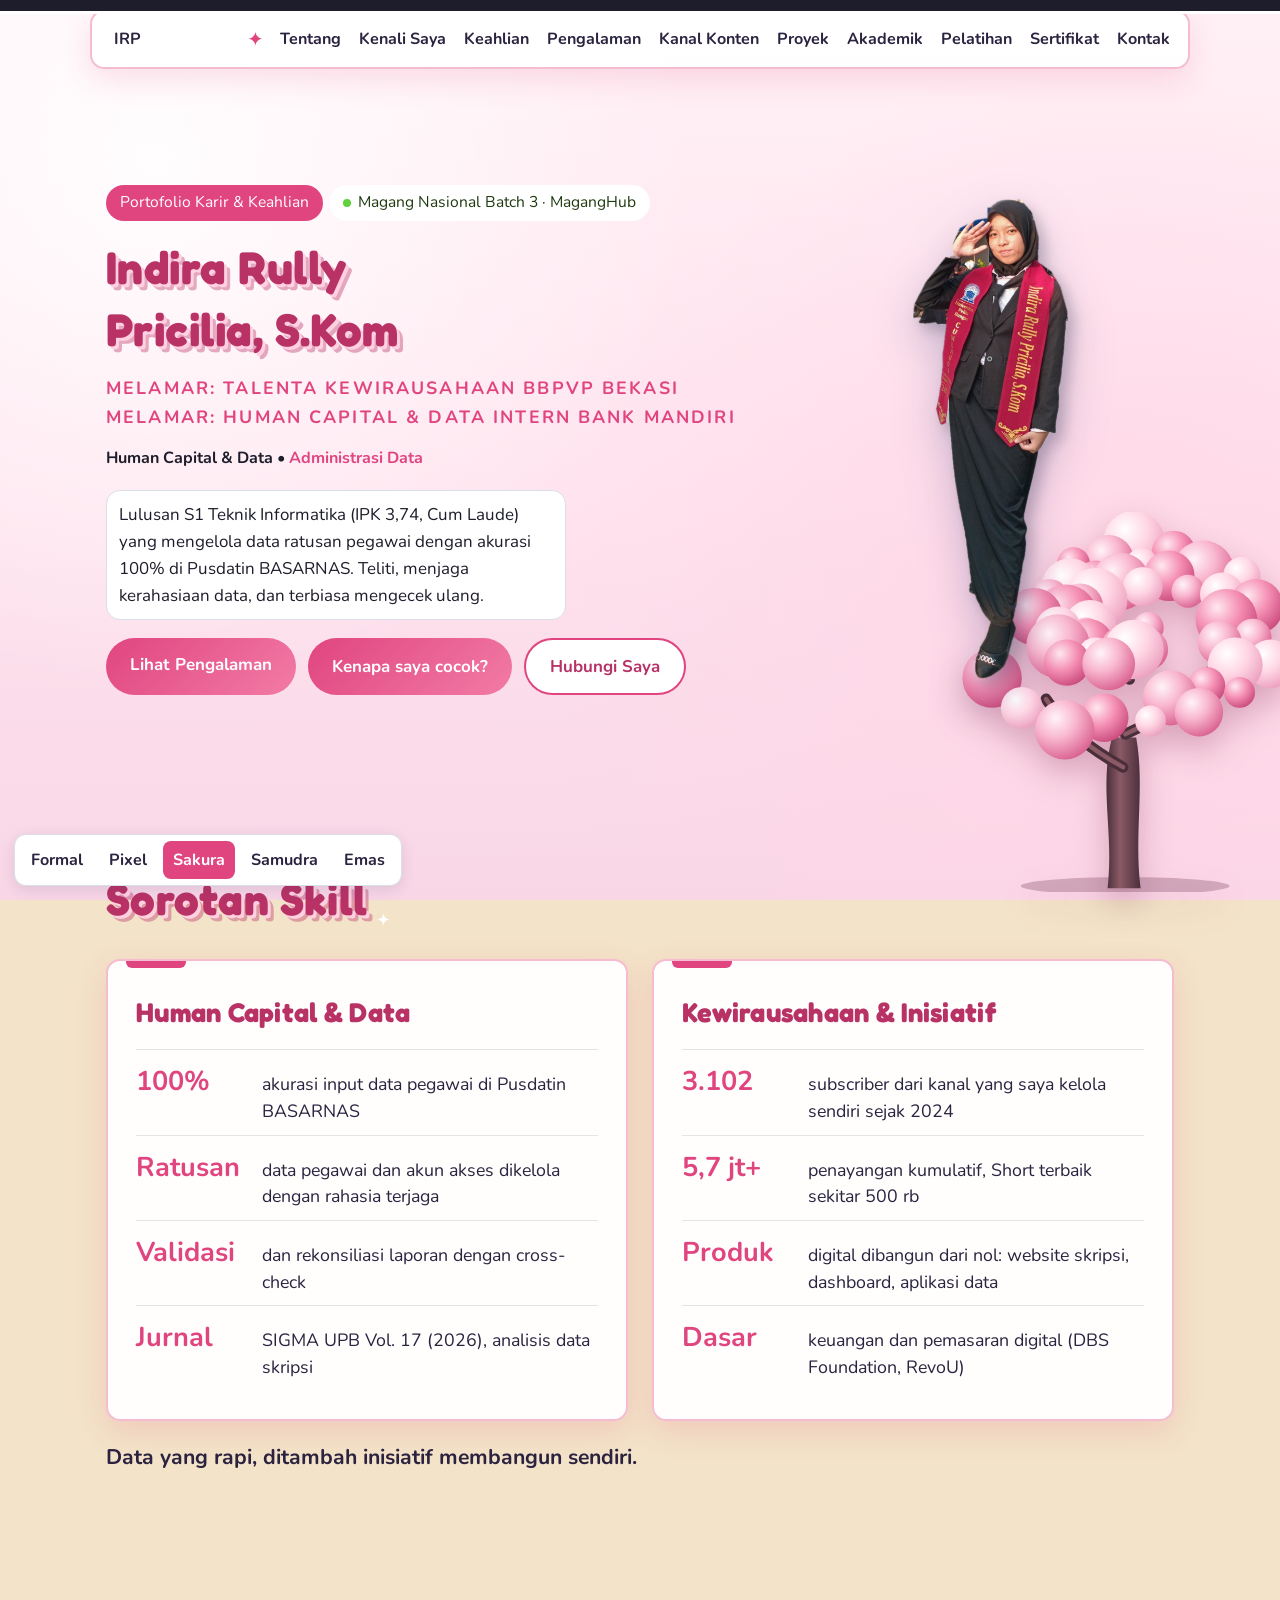
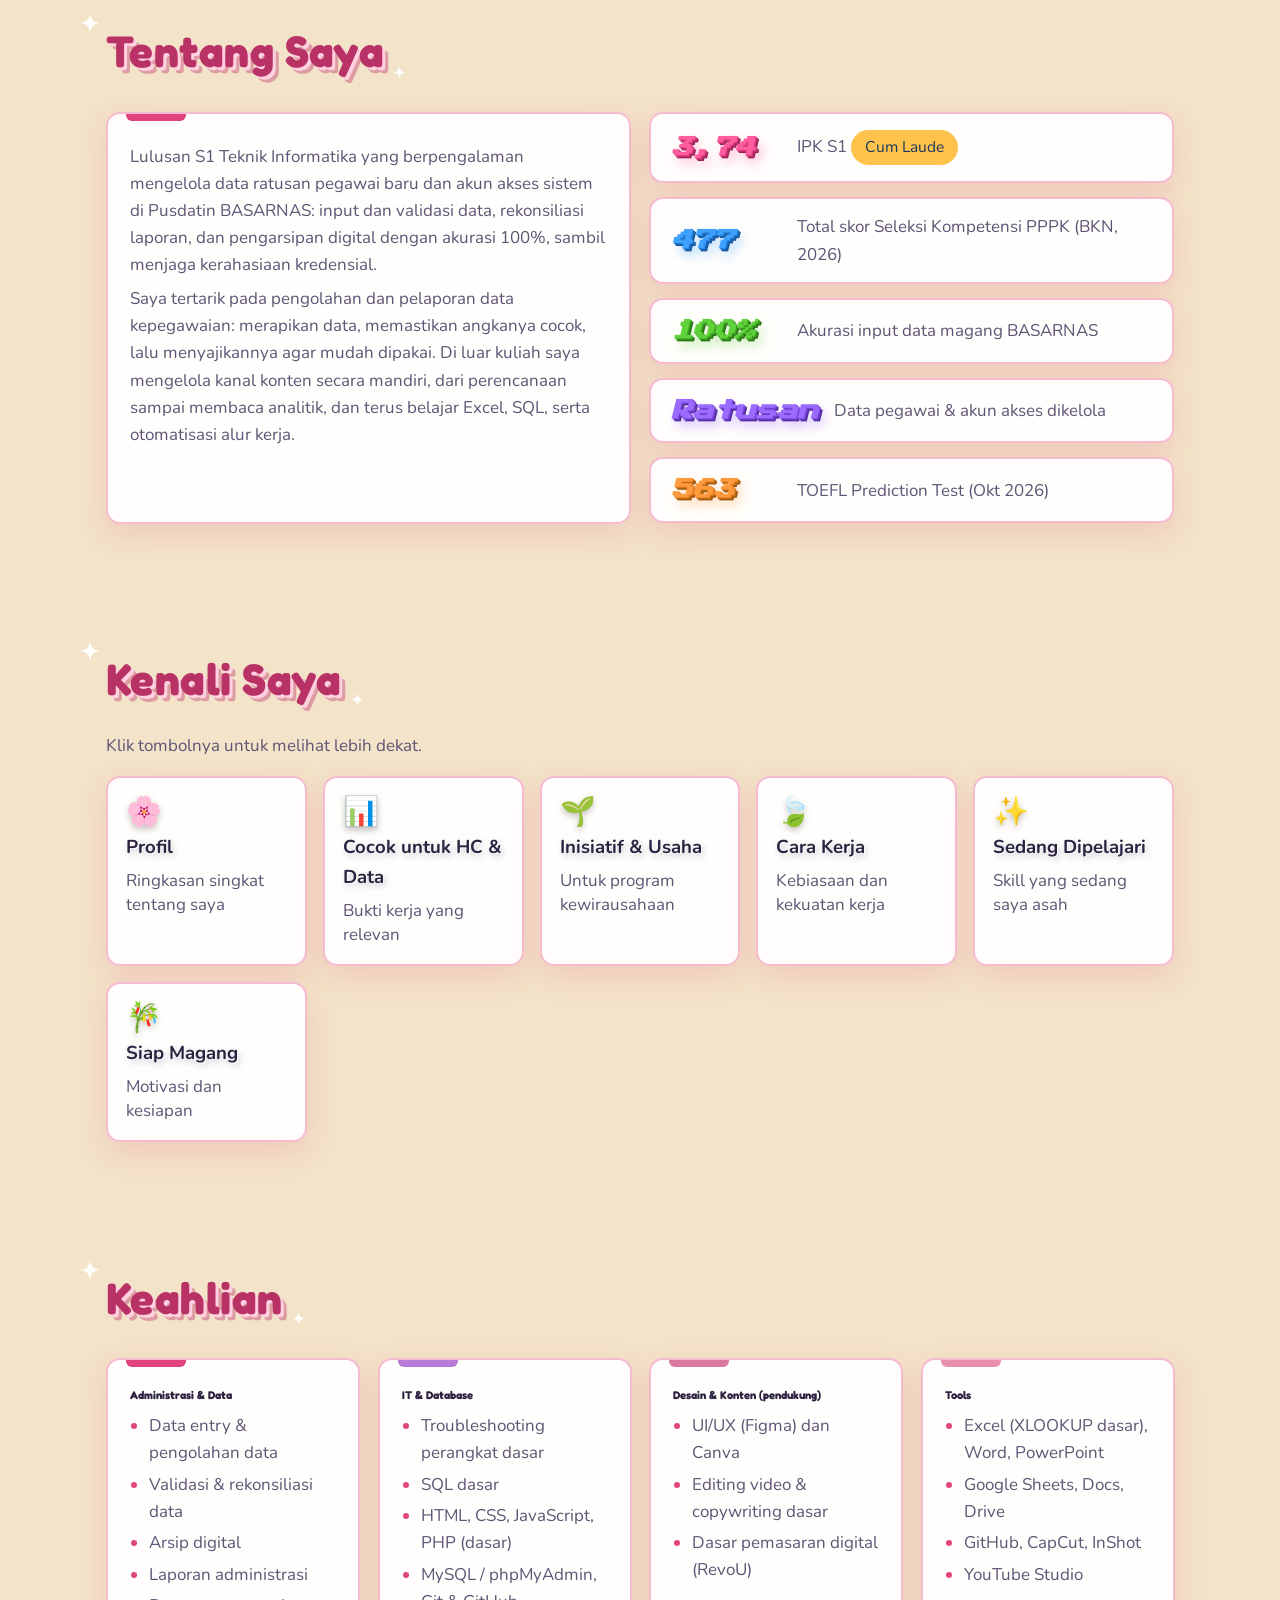
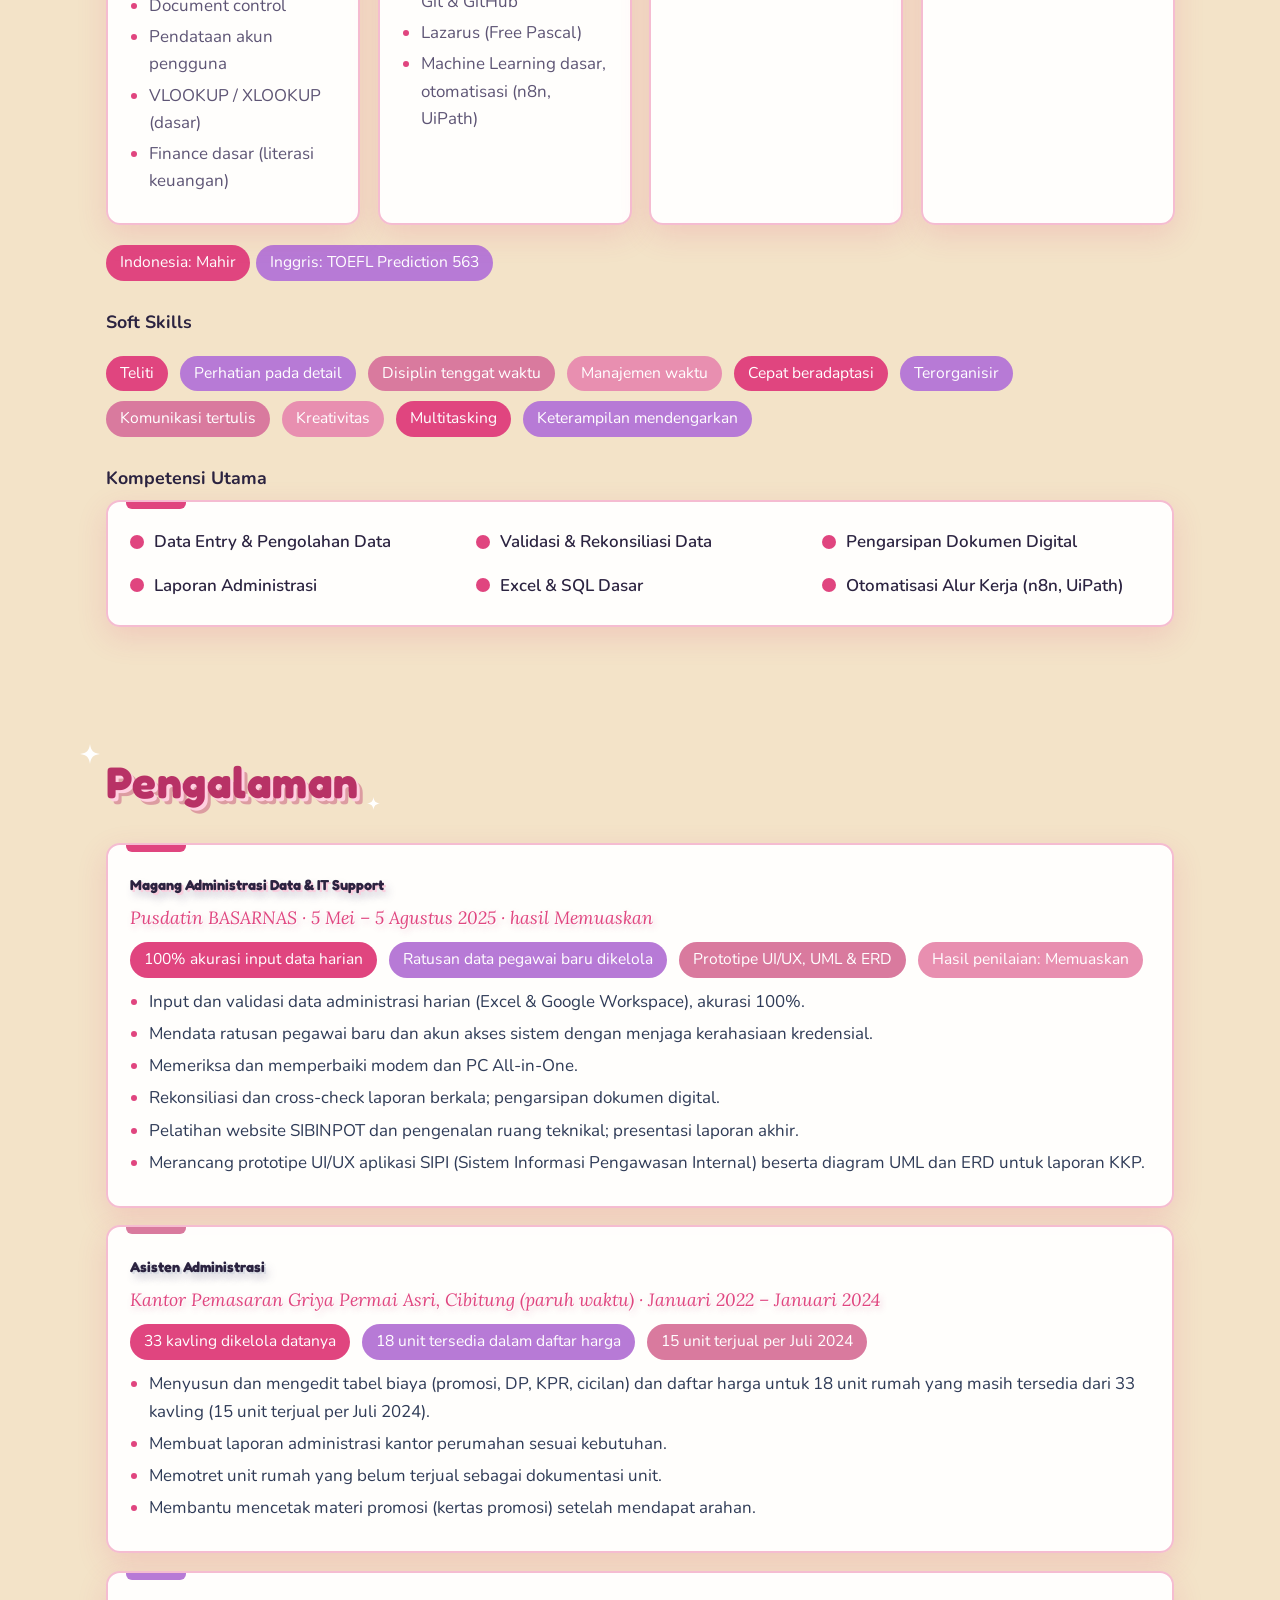
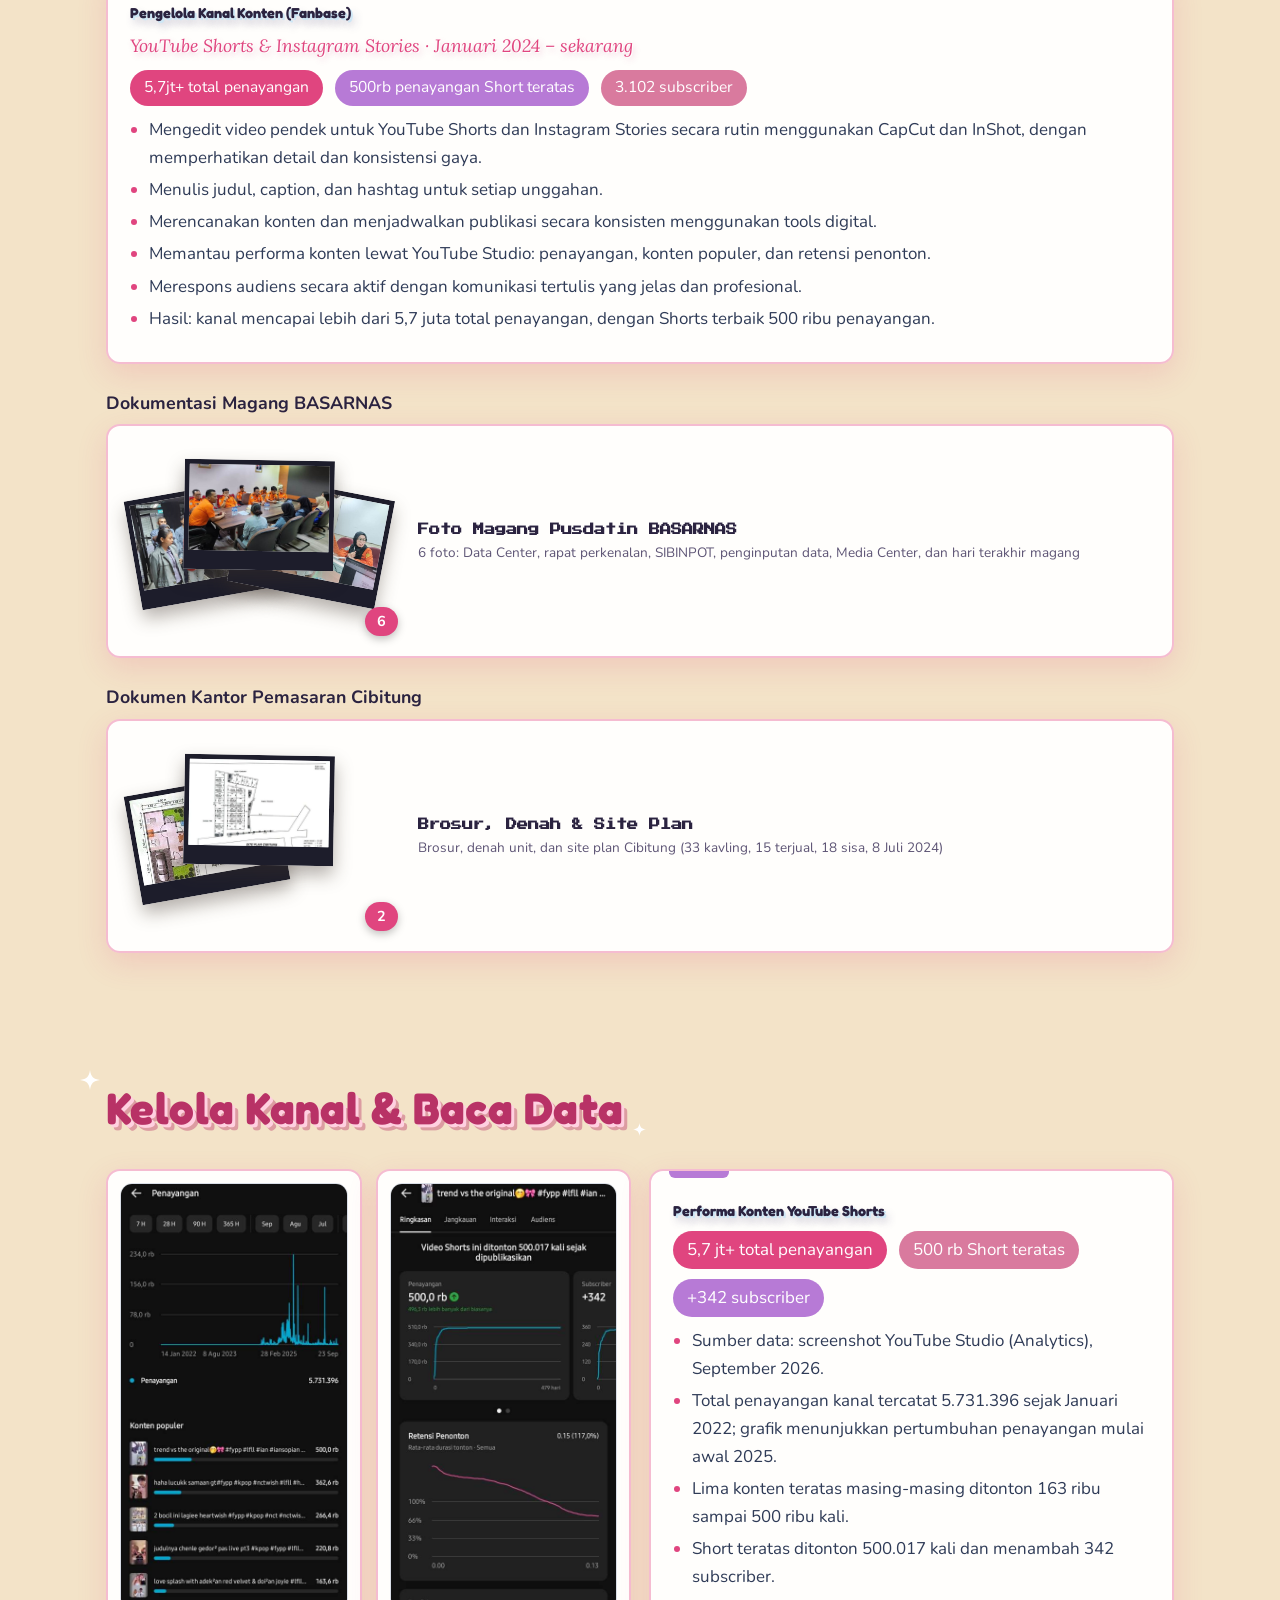
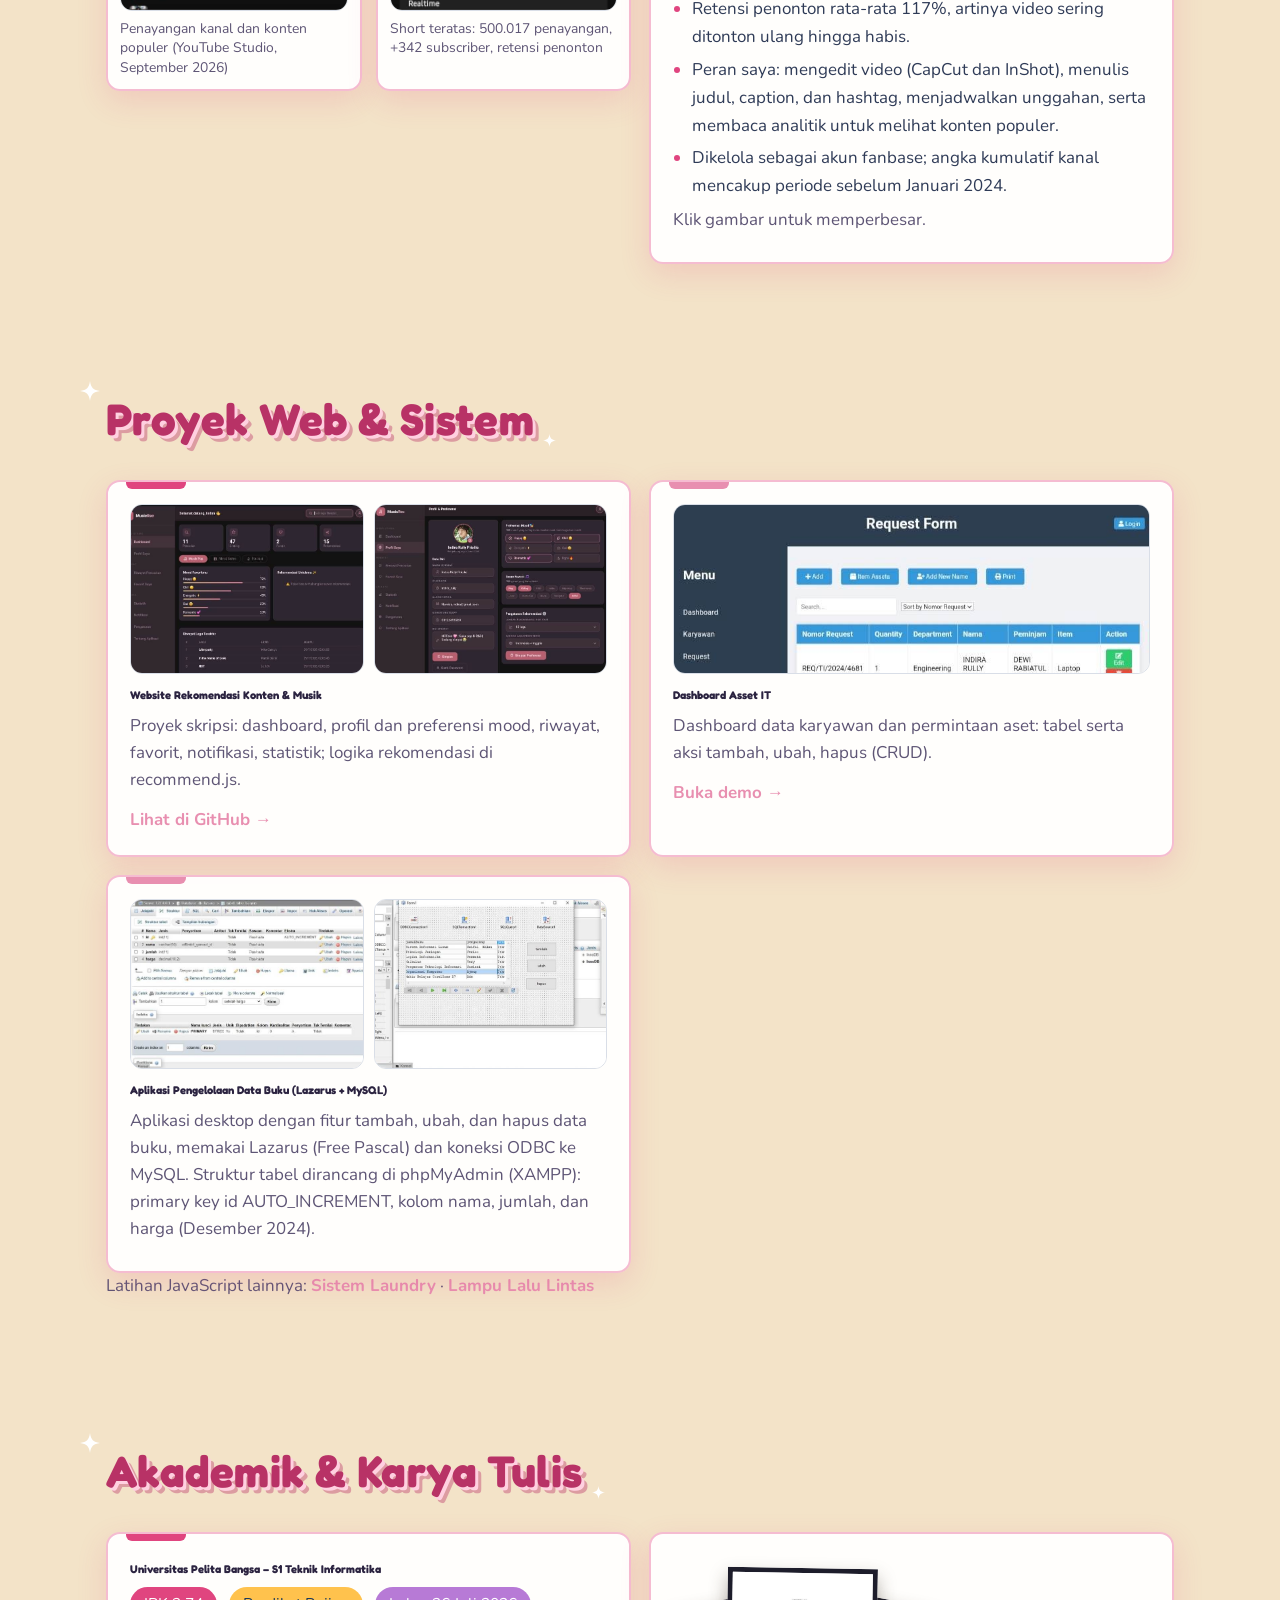
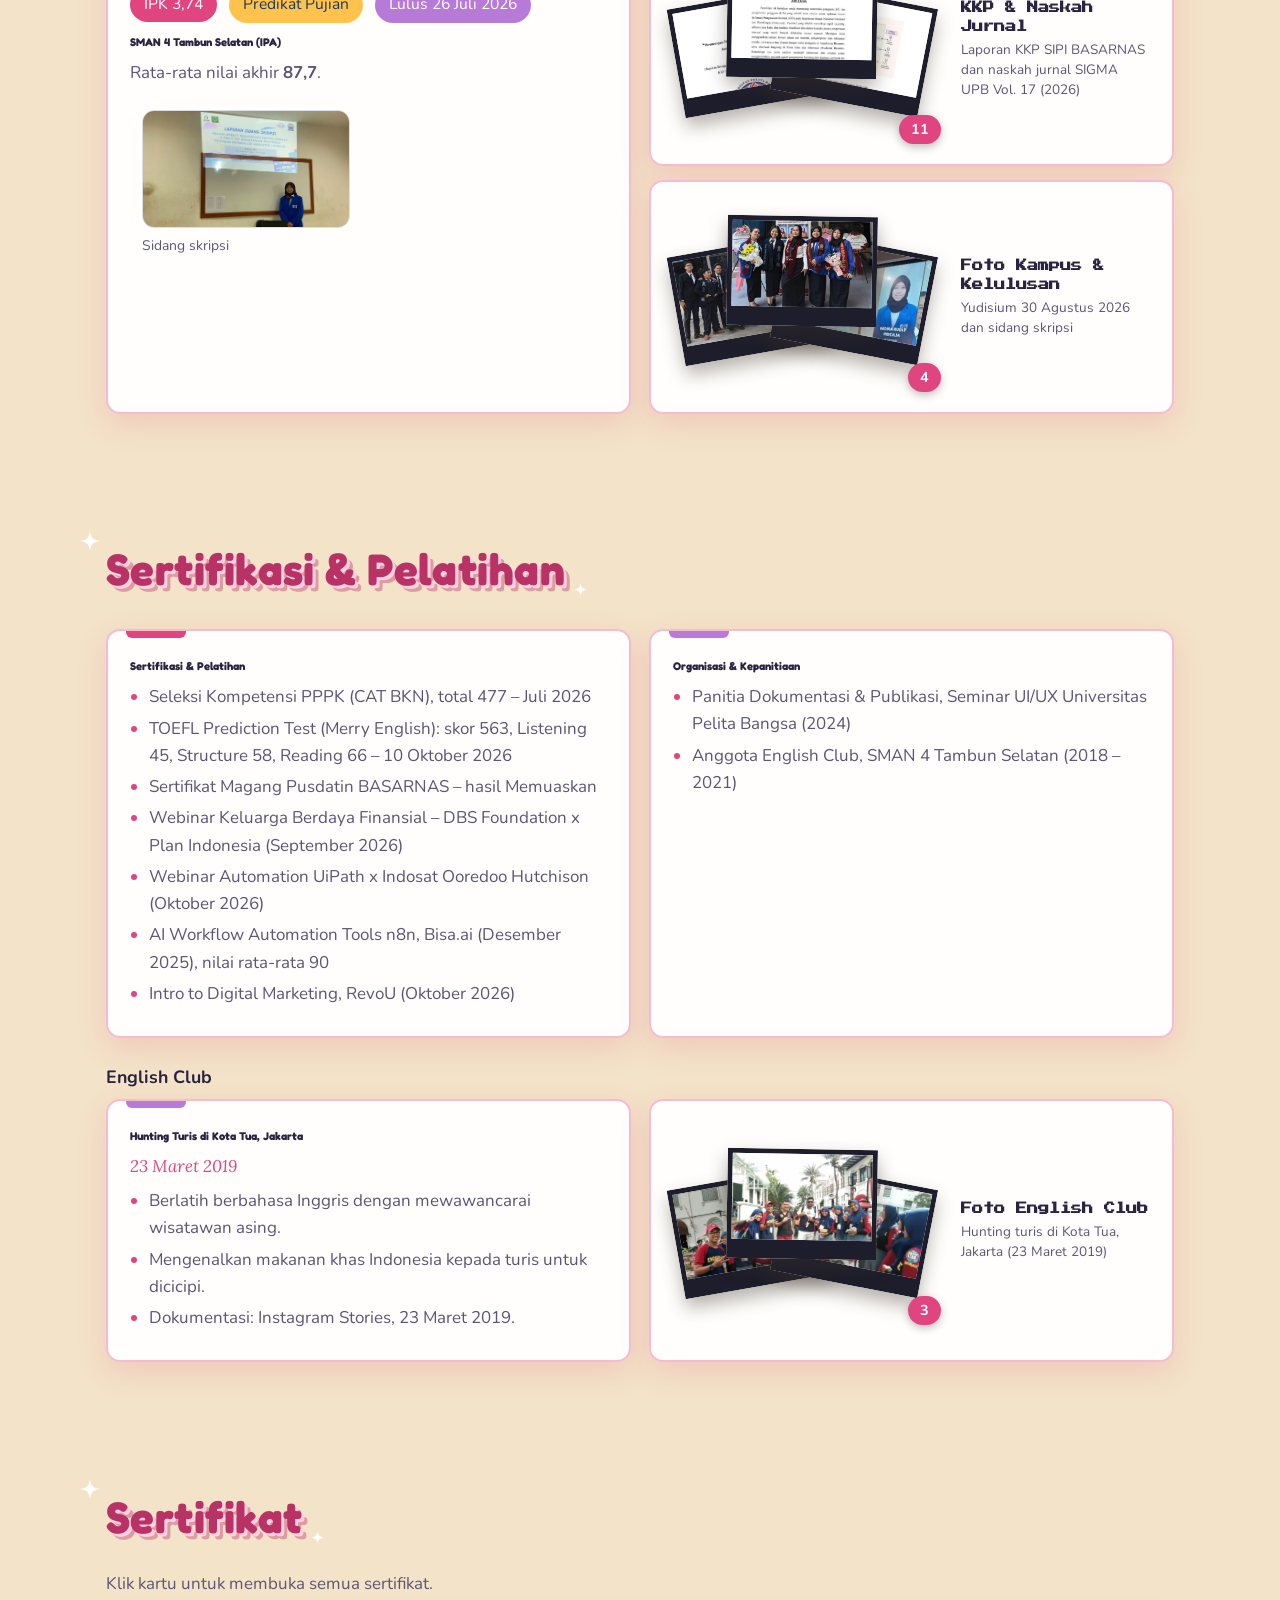
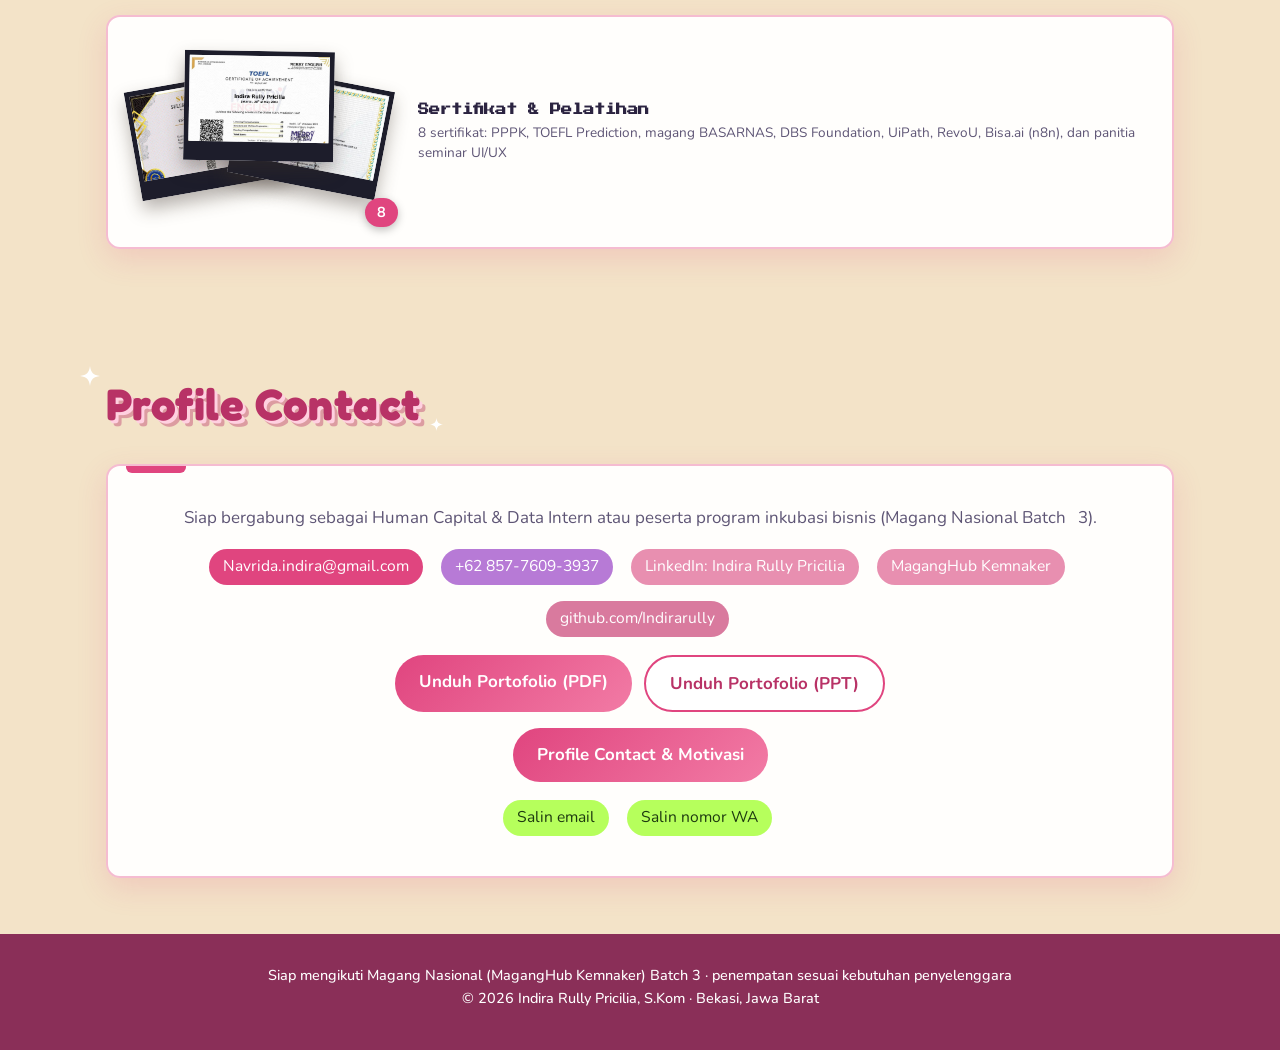
==== commit 225998af: "Add files via upload" ====
--- a/index.html
+++ b/index.html
@@ -123,14 +123,13 @@
   <h2 class="d3">Akademik &amp; Karya Tulis</h2>
   <div class="grid two">
     <div class="glass card tilt c-pink"><h3>Universitas Pelita Bangsa &ndash; S1 Teknik Informatika</h3><p class="chips"><span class="chip pink">IPK 3,74</span><span class="chip gold">Predikat Pujian</span><span class="chip aq">Lulus 26 Juli 2026</span></p>
-      \1<p>Rata-rata nilai akhir <b>87,7</b>.</p>\2<figure class="cert"><img src="sidang.jpg" alt="Sidang skripsi" loading="lazy"><figcaption>Sidang skripsi</figcaption></figure></div></div>
+      <h3 class="sub">SMAN 4 Tambun Selatan (IPA)</h3><p>Rata-rata nilai akhir <b>87,7</b>.</p><div class="figs mini"><figure class="cert"><img src="sidang.jpg" alt="Sidang skripsi" loading="lazy"><figcaption>Sidang skripsi</figcaption></figure></div></div>
     <div class="plgrid">
-      <button class="playlist glass tilt" data-pl="jurnal" data-theme="lil" type="button"><span class="stack"><img src="jur_1.jpg" alt=""><img src="jur_5.jpg" alt=""><em>2</em></span><span class="pl-info"><b>Naskah Jurnal Skripsi</b><small>Jurnal Ilmiah SIGMA UPB, Vol. 17 (2026): User-Based Collaborative Filtering + Cosine Similarity + KNN. MAE 0,825 pada K=3, black box 27 skenario berhasil 100%.</small></span></button>
-      <button class="playlist glass tilt" data-pl="kkp" data-theme="sky" type="button"><span class="stack"><img src="kkp_1.jpg" alt=""><img src="kkp_30.jpg" alt=""><em>9</em></span><span class="pl-info"><b>Laporan KKP: UI/UX Aplikasi SIPI BASARNAS</b><small>Analisis sistem berjalan, diagram use case, activity, sequence, class, ERD, dan rancangan antarmuka E-Audit, Tindak Lanjut, serta KOPIBAR.</small></span></button>
+      <button class="playlist glass tilt" data-pl="kkp" data-theme="sky" type="button"><span class="stack"><img src="kkp_1.jpg" alt=""><img src="kkp_30.jpg" alt=""><em>9</em></span><span class="pl-info"><b>KKP &amp; Naskah Jurnal</b><small>Laporan KKP SIPI BASARNAS dan naskah jurnal SIGMA UPB Vol. 17 (2026)</small></span></button>
       <button class="playlist glass tilt" data-pl="kampus" data-theme="aq" type="button"><span class="stack"><img src="y2.jpg" alt=""><img src="sd1.jpg" alt=""><em>7</em></span><span class="pl-info"><b>Foto Kampus &amp; Kelulusan</b><small>Yudisium 30 Agustus 2026 dan sidang skripsi</small></span></button>
     </div>
   </div>
-  <script type="application/json" id="pl-kampus">[{"src": "y1.jpg", "cap": "Yudisium 30 Agustus 2026 bersama teman-teman"}, {"src": "y2.jpg", "cap": "Yudisium 30 Agustus 2026"}, {"src": "sd1.jpg", "cap": "Sidang skripsi: Analisa Website Rekomendasi Konten Hiburan dan Musik Pop"}, {"src": "sd2.jpg", "cap": "Setelah sidang skripsi"}]</script><script type="application/json" id="pl-jurnal">[{"src": "jur_1.jpg", "cap": "Naskah jurnal: judul dan abstrak"}, {"src": "jur_5.jpg", "cap": "Naskah jurnal: hasil (MAE 0,825 pada K=3) dan kesimpulan"}]</script><script type="application/json" id="pl-kkp">[{"src": "kkp_1.jpg", "cap": "Sampul Laporan KKP: Perancangan UI/UX Aplikasi SIPI BASARNAS"}, {"src": "kkp_5.jpg", "cap": "Abstrak"}, {"src": "kkp_26.jpg", "cap": "Use Case Diagram dan Activity Diagram"}, {"src": "kkp_28.jpg", "cap": "Class Diagram"}, {"src": "kkp_29.jpg", "cap": "ERD SIPI (normalisasi 3NF)"}, {"src": "kkp_30.jpg", "cap": "Rancangan UI: portal SIPI Inspektorat (E-Audit, Tindak Lanjut, KOPIBAR)"}, {"src": "kkp_31.jpg", "cap": "Rancangan UI: login dan beranda"}, {"src": "kkp_32.jpg", "cap": "Rancangan UI: form Tindak Lanjut dan grafik monitoring KOPIBAR"}, {"src": "kkp_33.jpg", "cap": "Rancangan UI: pilih auditor dan konsultasi chat KOPIBAR"}]</script>
+  <script type="application/json" id="pl-kampus">[{"src": "y1.jpg", "cap": "Yudisium 30 Agustus 2026 bersama teman-teman"}, {"src": "y2.jpg", "cap": "Yudisium 30 Agustus 2026"}, {"src": "sd1.jpg", "cap": "Sidang skripsi: Analisa Website Rekomendasi Konten Hiburan dan Musik Pop"}, {"src": "sd2.jpg", "cap": "Setelah sidang skripsi"}]</script><script type="application/json" id="pl-kkp">[{"src": "kkp_1.jpg", "cap": "Sampul Laporan KKP: Perancangan UI/UX Aplikasi SIPI BASARNAS"}, {"src": "kkp_5.jpg", "cap": "Abstrak"}, {"src": "kkp_26.jpg", "cap": "Use Case Diagram dan Activity Diagram"}, {"src": "kkp_28.jpg", "cap": "Class Diagram"}, {"src": "kkp_29.jpg", "cap": "ERD SIPI (normalisasi 3NF)"}, {"src": "kkp_30.jpg", "cap": "Rancangan UI: portal SIPI Inspektorat (E-Audit, Tindak Lanjut, KOPIBAR)"}, {"src": "kkp_31.jpg", "cap": "Rancangan UI: login dan beranda"}, {"src": "kkp_32.jpg", "cap": "Rancangan UI: form Tindak Lanjut dan grafik monitoring KOPIBAR"}, {"src": "kkp_33.jpg", "cap": "Rancangan UI: pilih auditor dan konsultasi chat KOPIBAR"}, {"src": "jur_1.jpg", "cap": "Naskah jurnal: judul dan abstrak"}, {"src": "jur_5.jpg", "cap": "Naskah jurnal: hasil (MAE 0,825 pada K=3) dan kesimpulan"}]</script>
 </section>
 
 <section id="learning" class="reveal">
--- a/style.css
+++ b/style.css
@@ -379,3 +379,16 @@
 body[data-bg="game"][data-theme="formal"][data-accent="emas"] h1.d3,body[data-bg="game"][data-theme="formal"][data-accent="emas"] h2.d3{font-family:'Playfair Display',serif;text-shadow:none;filter:drop-shadow(3px 3px 0 rgba(184,144,43,.5)) drop-shadow(6px 6px 0 rgba(31,58,95,.18))}
 body[data-bg="game"][data-theme="formal"][data-accent="emas"] .pl-title{font-family:'Playfair Display',serif;text-shadow:3px 3px 0 #F6E27A,6px 6px 0 rgba(31,58,95,.2)}
 #contact p{display:flex;flex-wrap:wrap;justify-content:center;gap:12px;margin:16px 0}
+
+body[data-bg="game"][data-theme="formal"] .card h3{font-family:'Fredoka',sans-serif}
+body[data-bg="game"][data-theme="formal"] .pl-box{background:linear-gradient(180deg,color-mix(in srgb,var(--t) 16%,#fff),#fff 170px)}
+.av{width:84px;height:84px;border-radius:50%;object-fit:cover;object-position:70% 18%;border:4px solid var(--t);box-shadow:0 6px 16px rgba(0,0,0,.2);display:block;margin:0 auto 10px}
+.pl-ft{display:flex;gap:10px;justify-content:space-between;flex-wrap:wrap;margin-top:18px}
+.pl-ft button{font:700 .95rem 'Nunito',sans-serif;padding:10px 18px;border:2px solid var(--t);border-radius:999px;background:#fff;color:var(--t);cursor:pointer}.pl-ft .cp{background:var(--t);color:#fff}
+@keyframes slideL{from{transform:translateX(-70px);opacity:0}}@keyframes slideR{from{transform:translateX(70px);opacity:0}}
+body[data-bg="game"][data-theme="formal"] .reveal.in .card:nth-child(odd){animation:slideL .75s cubic-bezier(.2,.8,.2,1) backwards}
+body[data-bg="game"][data-theme="formal"] .reveal.in .card:nth-child(even){animation:slideR .75s cubic-bezier(.2,.8,.2,1) backwards}
+body[data-bg="game"][data-theme="formal"] .reveal h2.d3{transform:translateX(-50px);opacity:0;transition:transform .7s ease,opacity .7s}body[data-bg="game"][data-theme="formal"] .reveal.in h2.d3{transform:none;opacity:1}
+body[data-bg="game"][data-theme="formal"] .pl-modal.theme-pink .pl-box,body[data-bg="game"][data-theme="formal"] .pl-modal.theme-lil .pl-box{animation:slideL .5s ease both}
+body[data-bg="game"][data-theme="formal"] .pl-modal.theme-sky .pl-box,body[data-bg="game"][data-theme="formal"] .pl-modal.theme-aq .pl-box{animation:slideR .5s ease both}
+body[data-bg="game"][data-theme="formal"][data-accent] .pl-modal .pl-title{text-shadow:2px 2px 0 color-mix(in srgb,var(--t) 28%,#fff)}
